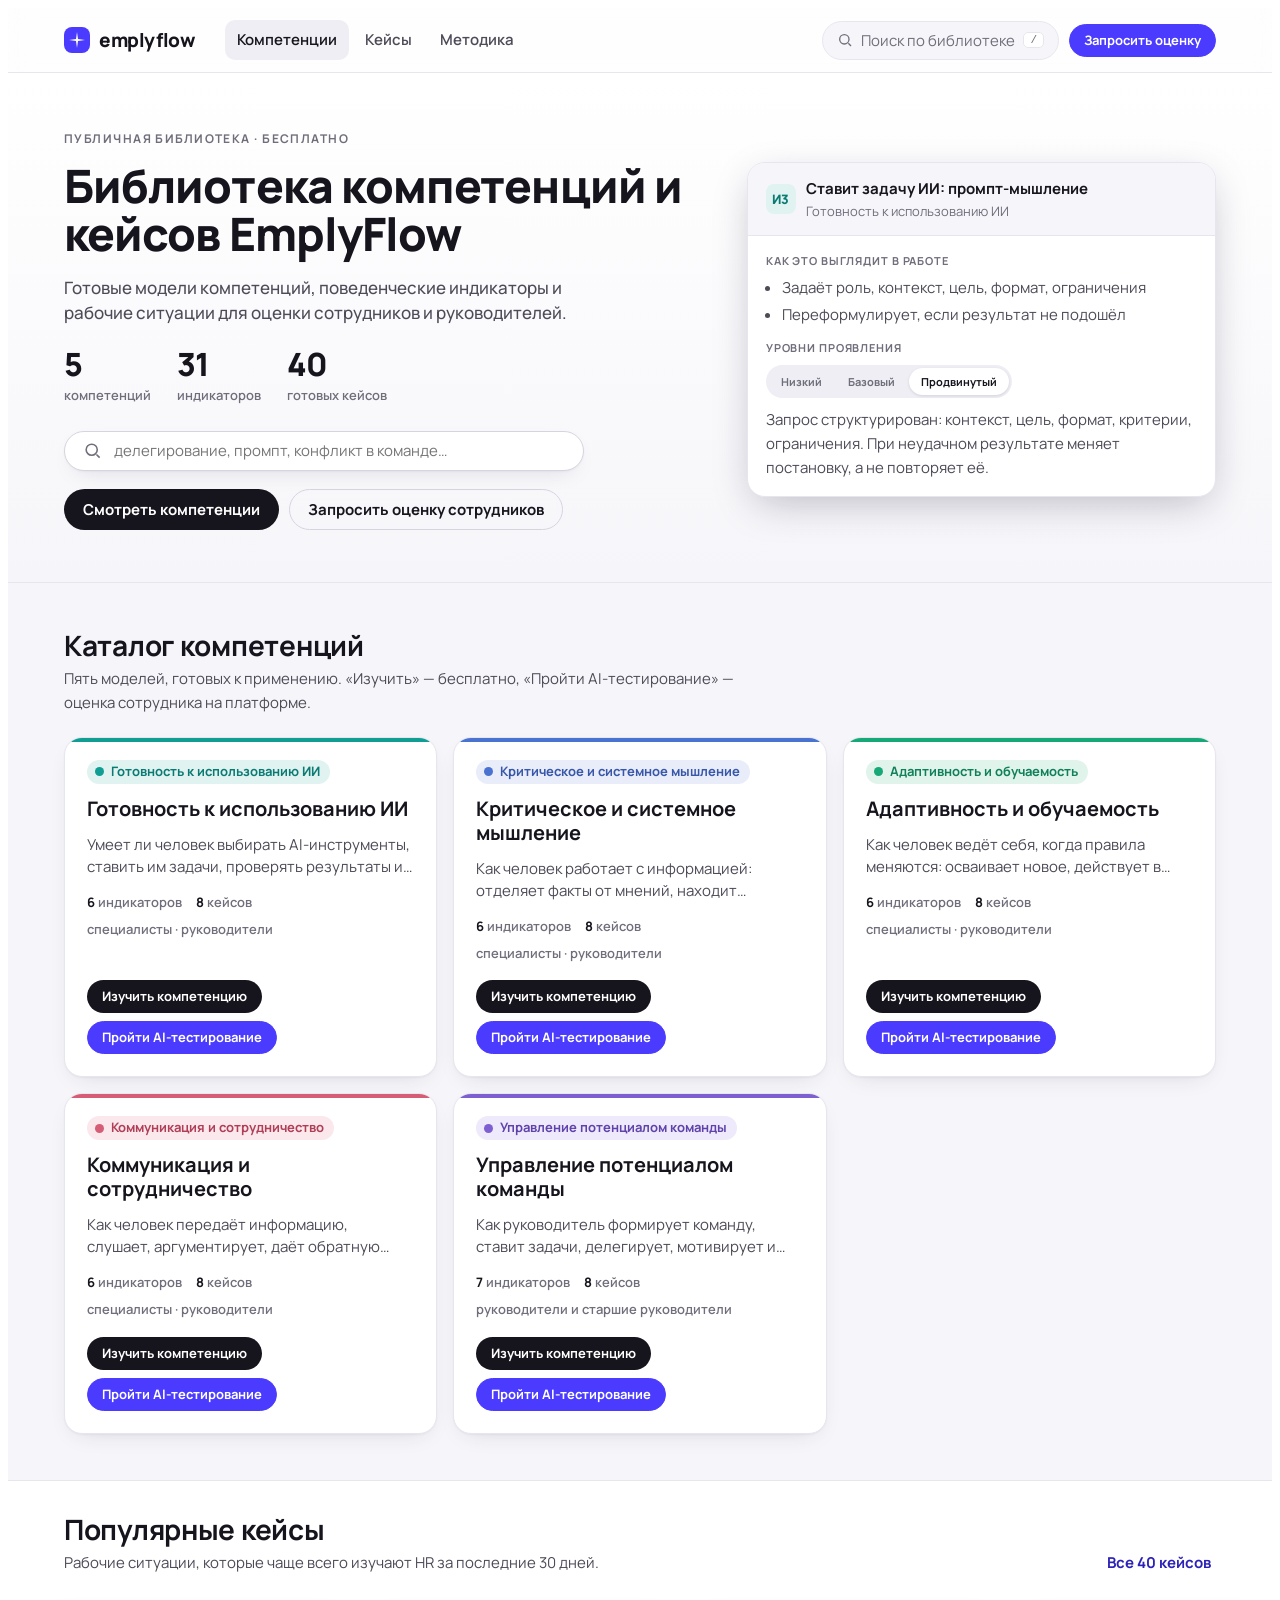
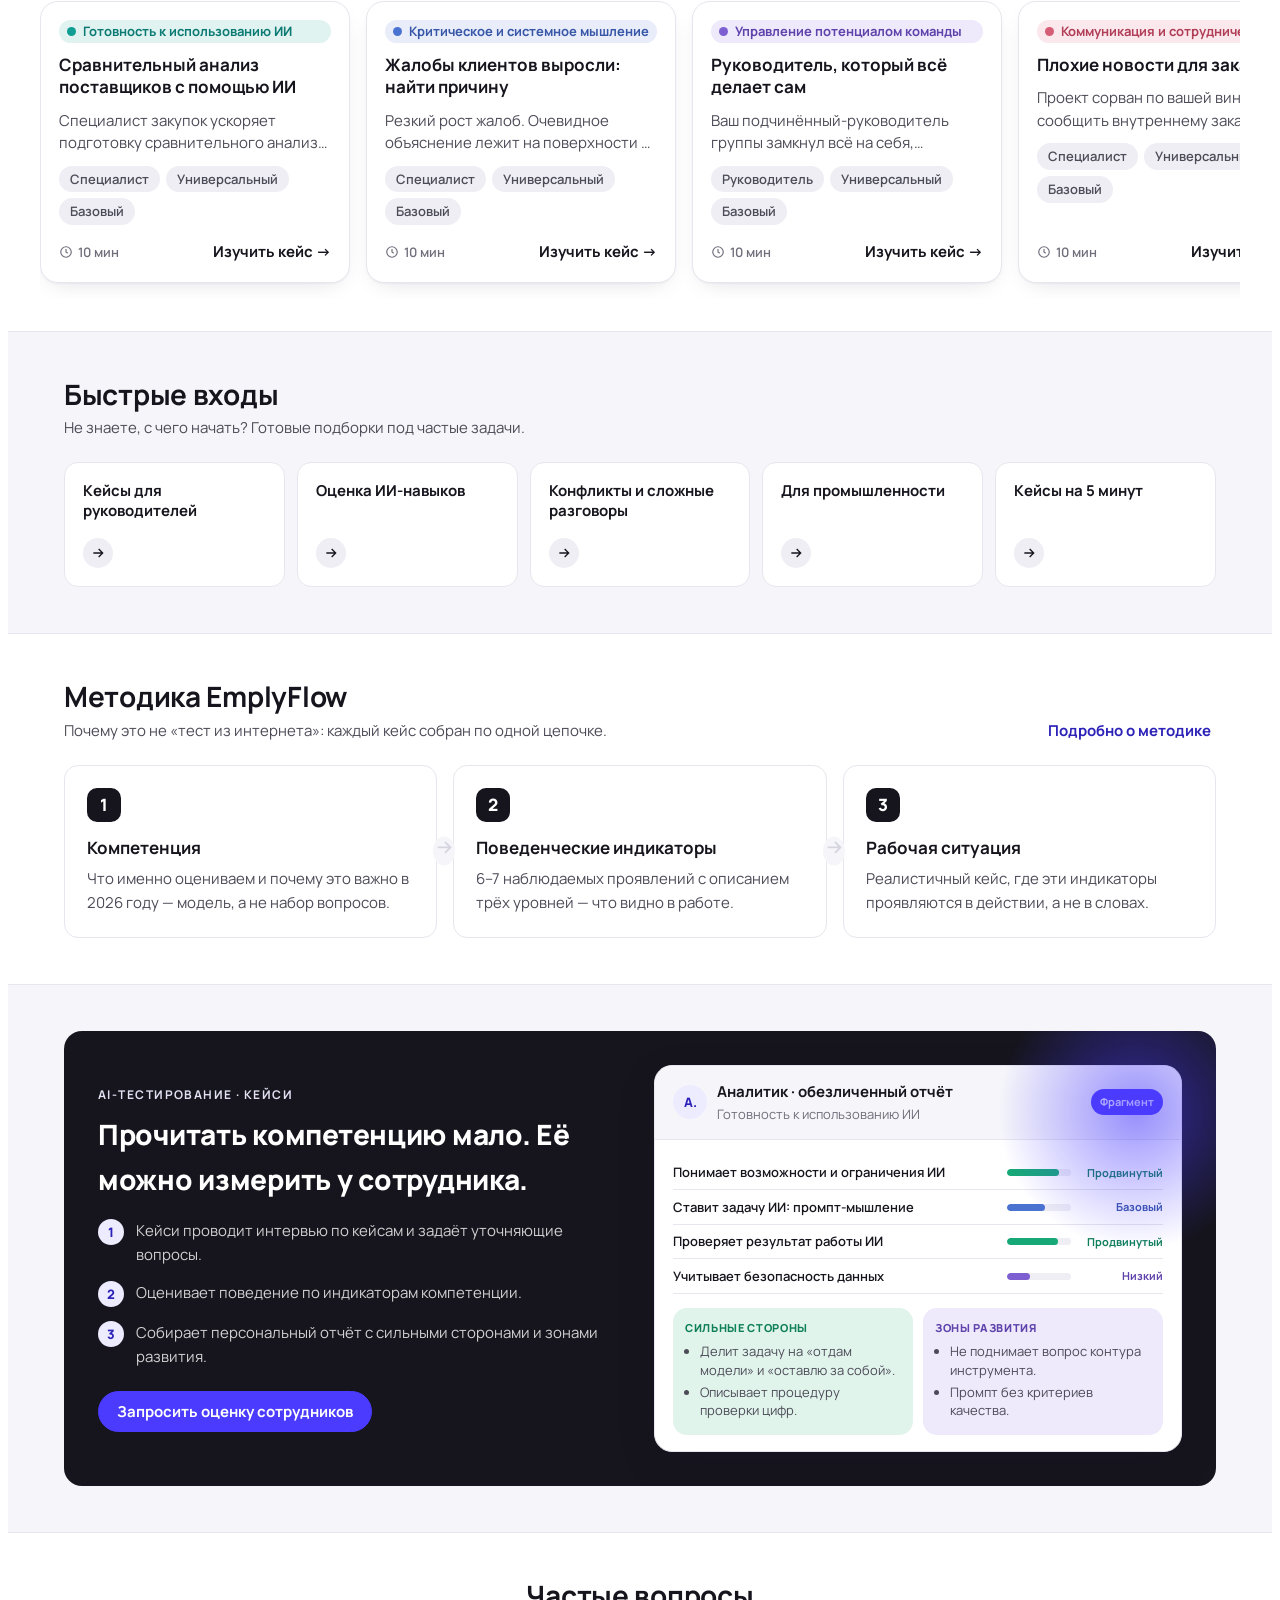
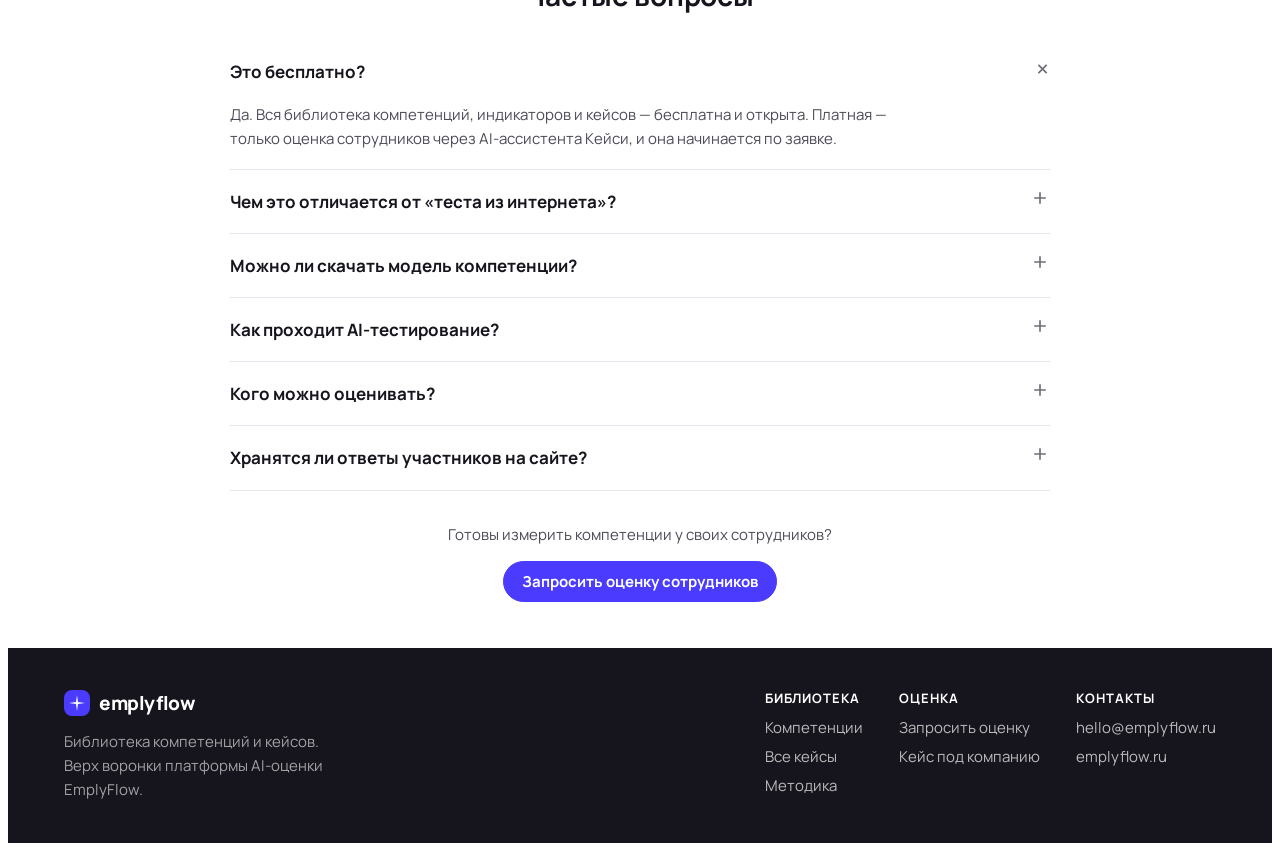
==== EmplyFlow-Competency-Hub.html @ ae74a61e "Initial commit: EmplyFlow Competency Hub static site" ====
<!DOCTYPE html>
<!-- ============================================================================
  EmplyFlow Competency Hub — SPA (hash-routing, vanilla HTML/CSS/JS)
  ----------------------------------------------------------------------------
  КАК ВСТАВИТЬ В TILDA (финальная версия — один файл):
    Блок «HTML-код» (T123), на всю ширину контейнера. Весь код (CSS+JS+данные)
    будет встроен в один файл — без внешних зависимостей, кроме шрифта Manrope
    (Google Fonts). Роутинг — через hash (#/…), сервер настраивать не нужно.
  ГДЕ ПРАВИТЬ КОНТЕНТ: объект window.HUB_DATA (в финале — в <script> в начале).
  SEO / вынос на отдельные страницы Tilda: см. комментарии [SEO] и [REUSE] ниже.
  ============================================================================ -->
<html lang="ru">
<head>
<meta charset="utf-8">
<meta name="viewport" content="width=device-width, initial-scale=1">
<title>Библиотека компетенций и кейсов EmplyFlow</title>
<meta name="description" content="Готовые модели компетенций, поведенческие индикаторы и рабочие ситуации для оценки сотрудников и руководителей.">
<link rel="preconnect" href="https://fonts.googleapis.com">
<link rel="preconnect" href="https://fonts.gstatic.com" crossorigin>
<link href="https://fonts.googleapis.com/css2?family=Manrope:wght@400;500;600;700;800&display=swap" rel="stylesheet">
<style>
/* ======================= TOKENS (see design-system.html §02) ======================= */
#efhub{
  --bg:#ffffff; --surface:#f6f6fa; --surface-2:#eeeef4;
  --ink:#16151d; --ink-2:#4c4b57; --ink-3:#6f6e7b; --line:#e6e6ee; --line-strong:#d5d5e0;
  --accent:#4a3bff; --accent-deep:#3a2cf0; --accent-tint:#edecff; --accent-ink:#2c22b8;
  --neutral-btn-bg:#16151d; --neutral-btn-ink:#ffffff;
  --k-ai:#0f9d94;--k-ai-tint:#e0f3f1;--k-ai-ink:#0b7a73;
  --k-crit:#4a72d0;--k-crit-tint:#e8edf9;--k-crit-ink:#3857a8;
  --k-adapt:#17a877;--k-adapt-tint:#e1f4ec;--k-adapt-ink:#10805a;
  --k-comm:#d55d76;--k-comm-tint:#fbe8ec;--k-comm-ink:#b03e57;
  --k-team:#7d5fd1;--k-team-tint:#eee9fb;--k-team-ink:#5f43ab;
  --f-hero:clamp(30px,5vw,46px);--f-h1:clamp(28px,4vw,40px);--f-h2:clamp(22px,2.4vw,28px);
  --f-h3:20px;--f-h4:17px;--f-body:17px;--f-sm:15px;--f-cap:13px;--f-eye:12px;
  --r-sm:10px;--r-md:14px;--r-lg:18px;--r-pill:999px;
  --measure:680px;
  --shadow-card:0 1px 2px rgba(20,18,45,.04),0 8px 24px -12px rgba(20,18,45,.18);
  --shadow-pop:0 12px 40px -8px rgba(20,18,45,.28);
  --ease:cubic-bezier(.2,.7,.2,1);
}
/* ======================= RESET (scoped) ======================= */
#efhub *{box-sizing:border-box}
#efhub{font-family:'Manrope',system-ui,-apple-system,'Segoe UI',Roboto,sans-serif;font-size:var(--f-body);
  line-height:1.6;color:var(--ink);background:var(--surface);-webkit-font-smoothing:antialiased}
#efhub h1,#efhub h2,#efhub h3,#efhub h4,#efhub h5,#efhub p{margin:0}
#efhub a{color:var(--accent-ink);text-decoration:none;cursor:pointer}
#efhub a:hover{color:var(--accent-deep)}
#efhub img{max-width:100%;display:block}
#efhub button{font-family:inherit}
#efhub :focus-visible{outline:2.5px solid var(--accent);outline-offset:2px;border-radius:6px}
#efhub ::selection{background:var(--accent-tint)}

/* ======================= TYPE ======================= */
#efhub .h-hero{font-size:var(--f-hero);font-weight:800;line-height:1.05;letter-spacing:-.02em}
#efhub .h1{font-size:var(--f-h1);font-weight:800;line-height:1.1;letter-spacing:-.02em}
#efhub .h2{font-size:var(--f-h2);font-weight:700;line-height:1.15;letter-spacing:-.01em}
#efhub .h3{font-size:var(--f-h3);font-weight:700;line-height:1.25}
#efhub .h4{font-size:var(--f-h4);font-weight:700;line-height:1.3}
#efhub .sm{font-size:var(--f-sm)} #efhub .cap{font-size:var(--f-cap);color:var(--ink-3)}
#efhub .eyebrow{font-size:var(--f-eye);font-weight:700;letter-spacing:.12em;text-transform:uppercase;color:var(--ink-3)}
#efhub .muted{color:var(--ink-2)} #efhub .measure{max-width:var(--measure)}

/* ======================= BUTTONS (visual code) ======================= */
#efhub .btn{display:inline-flex;align-items:center;justify-content:center;gap:8px;font-weight:700;
  font-size:var(--f-sm);line-height:1;padding:12px 18px;border-radius:var(--r-pill);border:1.5px solid transparent;
  cursor:pointer;white-space:nowrap;transition:all .15s var(--ease)}
#efhub .btn:active{transform:scale(.98)}
#efhub .btn svg{width:17px;height:17px;flex:none}
#efhub .btn--accent{background:var(--accent);color:#fff;border-color:var(--accent)}
#efhub .btn--accent:hover{background:var(--accent-deep);border-color:var(--accent-deep);color:#fff}
#efhub .btn--neutral{background:var(--neutral-btn-bg);color:#fff}
#efhub .btn--neutral:hover{background:#000;color:#fff}
#efhub .btn--ghost{background:transparent;color:var(--ink);border-color:var(--line-strong)}
#efhub .btn--ghost:hover{background:var(--surface-2);color:var(--ink)}
#efhub .btn--sm{padding:9px 14px;font-size:var(--f-cap)}
#efhub .btn--block{width:100%}

/* ======================= LABELS / CHIPS ======================= */
#efhub .klabel{display:inline-flex;align-items:center;gap:7px;font-size:var(--f-cap);font-weight:700;
  padding:4px 10px 4px 8px;border-radius:var(--r-pill);line-height:1.2;white-space:nowrap}
#efhub .kdot{width:9px;height:9px;border-radius:50%;flex:none}
#efhub .k-ai{background:var(--k-ai-tint);color:var(--k-ai-ink)} #efhub .k-ai .kdot{background:var(--k-ai)}
#efhub .k-crit{background:var(--k-crit-tint);color:var(--k-crit-ink)} #efhub .k-crit .kdot{background:var(--k-crit)}
#efhub .k-adapt{background:var(--k-adapt-tint);color:var(--k-adapt-ink)} #efhub .k-adapt .kdot{background:var(--k-adapt)}
#efhub .k-comm{background:var(--k-comm-tint);color:var(--k-comm-ink)} #efhub .k-comm .kdot{background:var(--k-comm)}
#efhub .k-team{background:var(--k-team-tint);color:var(--k-team-ink)} #efhub .k-team .kdot{background:var(--k-team)}
#efhub .chip{display:inline-flex;align-items:center;gap:6px;font-size:var(--f-cap);font-weight:600;
  padding:5px 11px;border-radius:var(--r-pill);background:var(--surface-2);color:var(--ink-2);line-height:1.3}
#efhub .chip svg{width:14px;height:14px}

/* ======================= CARDS ======================= */
#efhub .card{background:var(--bg);border:1px solid var(--line);border-radius:var(--r-lg);box-shadow:var(--shadow-card)}
#efhub .comp-card{position:relative;display:flex;flex-direction:column;gap:13px;padding:22px;overflow:hidden;
  transition:transform .18s var(--ease),box-shadow .18s var(--ease);cursor:pointer}
#efhub .comp-card:hover{transform:translateY(-2px);box-shadow:var(--shadow-pop)}
#efhub .comp-card .accent-edge{position:absolute;top:0;left:0;right:0;height:4px}
#efhub .comp-card h3{font-size:var(--f-h3);font-weight:700;line-height:1.2}
#efhub .comp-card .desc{color:var(--ink-2);font-size:var(--f-sm);line-height:1.5;
  display:-webkit-box;-webkit-line-clamp:2;-webkit-box-orient:vertical;overflow:hidden}
#efhub .comp-card .meta{display:flex;flex-wrap:wrap;gap:6px 14px;font-size:var(--f-cap);color:var(--ink-3);font-weight:600}
#efhub .comp-card .meta b{color:var(--ink);font-weight:700}
#efhub .comp-card .actions{display:flex;gap:8px;margin-top:auto;padding-top:4px;flex-wrap:wrap}
#efhub .case-card{display:flex;flex-direction:column;gap:11px;padding:18px;transition:transform .18s var(--ease),box-shadow .18s var(--ease);cursor:pointer}
#efhub .case-card:hover{transform:translateY(-2px);box-shadow:var(--shadow-pop)}
#efhub .case-card h4{font-size:var(--f-h4);font-weight:700;line-height:1.3;
  display:-webkit-box;-webkit-line-clamp:2;-webkit-box-orient:vertical;overflow:hidden}
#efhub .case-card .cdesc{color:var(--ink-2);font-size:var(--f-sm);line-height:1.5;
  display:-webkit-box;-webkit-line-clamp:2;-webkit-box-orient:vertical;overflow:hidden}
#efhub .case-card .chips{display:flex;flex-wrap:wrap;gap:6px}
#efhub .case-card .cfoot{display:flex;align-items:center;justify-content:space-between;gap:10px;margin-top:auto;padding-top:4px}
#efhub .case-card .time{display:inline-flex;align-items:center;gap:5px;font-size:var(--f-cap);color:var(--ink-3);font-weight:600}
#efhub .case-card .time svg{width:14px;height:14px}
#efhub .case-card .learn{font-size:var(--f-sm);font-weight:700;color:var(--ink);display:inline-flex;align-items:center;gap:5px}
#efhub .case-card:hover .learn{color:#000}

/* ======================= APP SHELL ======================= */
#efhub .wrap{max-width:1200px;margin:0 auto;padding:0 24px}
#efhub .nav{position:sticky;top:0;z-index:30;background:rgba(255,255,255,.82);backdrop-filter:blur(12px);border-bottom:1px solid var(--line)}
#efhub .nav__in{max-width:1200px;margin:0 auto;padding:12px 24px;display:flex;align-items:center;gap:22px}
#efhub .brand{display:flex;align-items:center;gap:9px;font-weight:800;font-size:19px;letter-spacing:-.02em;color:var(--ink)}
#efhub .brand:hover{color:var(--ink)}
#efhub .brand .mk{width:26px;height:26px;border-radius:8px;background:var(--accent);display:grid;place-items:center;color:#fff}
#efhub .brand .mk svg{width:16px;height:16px}
#efhub .nav__links{display:flex;gap:4px;margin-left:8px}
#efhub .nav__links a{color:var(--ink-2);font-weight:600;font-size:var(--f-sm);padding:8px 12px;border-radius:var(--r-sm)}
#efhub .nav__links a:hover{background:var(--surface-2);color:var(--ink)}
#efhub .nav__links a.on{color:var(--ink);background:var(--surface-2)}
#efhub .nav__right{margin-left:auto;display:flex;align-items:center;gap:10px}
#efhub .nav__search{display:flex;align-items:center;gap:8px;background:var(--surface);border:1px solid var(--line);
  border-radius:var(--r-pill);padding:8px 14px;color:var(--ink-3);font-size:var(--f-sm);cursor:pointer;min-width:230px;white-space:nowrap}
#efhub .nav__search span{overflow:hidden;text-overflow:ellipsis}
#efhub .nav__search:hover{border-color:var(--line-strong)}
#efhub .nav__search svg{width:16px;height:16px}
#efhub .nav__search kbd{margin-left:auto;font-size:11px;background:#fff;border:1px solid var(--line);border-radius:5px;padding:1px 6px;font-family:ui-monospace,Menlo,monospace}
#efhub .nav__burger{display:none}

/* ======================= SECTIONS ======================= */
#efhub .sec{padding:46px 0}
#efhub .sec--tight{padding:32px 0}
#efhub .sec-head{display:flex;align-items:flex-end;justify-content:space-between;gap:16px;margin-bottom:22px;flex-wrap:wrap}
#efhub .sec-head .lead{max-width:var(--measure)}
#efhub .sec-head h2{margin-bottom:6px}
#efhub .sec-head p{color:var(--ink-2);font-size:var(--f-sm)}
#efhub .link-more{font-weight:700;font-size:var(--f-sm);display:inline-flex;align-items:center;gap:5px;white-space:nowrap}

/* ---- HERO ---- */
#efhub .hero{background:linear-gradient(180deg,#fff,var(--surface));border-bottom:1px solid var(--line)}
#efhub .hero__in{display:grid;grid-template-columns:1.15fr .85fr;gap:48px;align-items:center;padding:56px 0 52px}
#efhub .hero h1{margin-bottom:16px}
#efhub .hero .sub{font-size:var(--f-h4);color:var(--ink-2);line-height:1.5;max-width:560px;margin-bottom:22px;font-weight:500}
#efhub .proof{display:flex;gap:26px;margin-bottom:24px;flex-wrap:wrap}
#efhub .proof .p b{display:block;font-size:32px;font-weight:800;line-height:1;letter-spacing:-.02em}
#efhub .proof .p span{font-size:var(--f-cap);color:var(--ink-3);font-weight:600}
#efhub .searchbar{display:flex;align-items:center;gap:10px;background:#fff;border:1.5px solid var(--line-strong);
  border-radius:var(--r-pill);padding:6px 6px 6px 18px;max-width:520px;margin-bottom:18px;box-shadow:var(--shadow-card)}
#efhub .searchbar svg{width:19px;height:19px;color:var(--ink-3);flex:none}
#efhub .searchbar input{flex:1;border:none;outline:none;font:inherit;font-size:var(--f-sm);background:transparent;color:var(--ink);min-width:0}
#efhub .hero__cta{display:flex;gap:10px;flex-wrap:wrap}
/* hero product preview (schematic indicator card — "показываем продукт") */
#efhub .preview{background:#fff;border:1px solid var(--line);border-radius:var(--r-lg);box-shadow:var(--shadow-pop);overflow:hidden}
#efhub .preview__top{padding:14px 18px;border-bottom:1px solid var(--line);display:flex;align-items:center;gap:10px;background:var(--surface)}
#efhub .preview__num{width:30px;height:30px;border-radius:8px;background:var(--k-ai-tint);color:var(--k-ai-ink);display:grid;place-items:center;font-weight:800;font-size:var(--f-cap)}
#efhub .preview__b{padding:16px 18px}
#efhub .preview__b .lab{font-size:11px;font-weight:700;text-transform:uppercase;letter-spacing:.08em;color:var(--ink-3);margin:12px 0 6px}
#efhub .preview__b .lab:first-child{margin-top:0}
#efhub .preview__b ul{margin:0;padding-left:16px;color:var(--ink-2);font-size:var(--f-sm)}
#efhub .preview__b li{margin-bottom:3px}
#efhub .mini-tabs{display:inline-flex;padding:3px;background:var(--surface-2);border-radius:var(--r-pill);gap:2px;margin-top:2px}
#efhub .mini-tabs span{font-size:11px;font-weight:700;padding:5px 12px;border-radius:var(--r-pill);color:var(--ink-3)}
#efhub .mini-tabs span.on{background:#fff;color:var(--ink);box-shadow:0 1px 3px rgba(20,18,45,.12)}
#efhub .preview__tag{position:absolute;font-size:11px}

/* ---- competency grid ---- */
#efhub .comp-grid{display:grid;grid-template-columns:repeat(3,1fr);gap:16px}

/* ---- popular strip ---- */
#efhub .hstrip{display:flex;gap:16px;overflow-x:auto;padding:4px 24px 16px;margin:0 -24px;scroll-snap-type:x mandatory}
#efhub .hstrip::-webkit-scrollbar{height:8px}
#efhub .hstrip::-webkit-scrollbar-thumb{background:var(--line-strong);border-radius:8px}
#efhub .hstrip .case-card{min-width:310px;max-width:310px;scroll-snap-align:start}

/* ---- подборки ---- */
#efhub .tiles{display:grid;grid-template-columns:repeat(5,1fr);gap:12px}
#efhub .tile{display:flex;flex-direction:column;justify-content:space-between;gap:18px;min-height:120px;
  padding:18px;border-radius:var(--r-md);background:#fff;border:1px solid var(--line);transition:all .16s var(--ease);color:var(--ink)}
#efhub .tile:hover{transform:translateY(-2px);box-shadow:var(--shadow-pop);color:var(--ink);border-color:var(--line-strong)}
#efhub .tile .tt{font-weight:700;font-size:var(--f-sm);line-height:1.3}
#efhub .tile .ar{width:30px;height:30px;border-radius:50%;background:var(--surface-2);display:grid;place-items:center;color:var(--ink);align-self:flex-start}
#efhub .tile .ar svg{width:16px;height:16px}

/* ---- методика ---- */
#efhub .method{display:grid;grid-template-columns:repeat(3,1fr);gap:16px;counter-reset:m}
#efhub .mstep{position:relative;padding:22px;background:#fff;border:1px solid var(--line);border-radius:var(--r-md)}
#efhub .mstep .mn{width:34px;height:34px;border-radius:10px;background:var(--ink);color:#fff;display:grid;place-items:center;font-weight:800;margin-bottom:12px}
#efhub .mstep h4{margin-bottom:6px}
#efhub .mstep p{font-size:var(--f-sm);color:var(--ink-2)}
#efhub .mstep .arrow{position:absolute;right:-19px;top:50%;transform:translateY(-50%);z-index:2;color:var(--line-strong);background:var(--surface);border-radius:50%}
#efhub .mstep .arrow svg{width:22px;height:22px}

/* ---- CTA + report (from design-system) ---- */
#efhub .cta{position:relative;background:var(--ink);color:#fff;border-radius:var(--r-lg);padding:34px;overflow:hidden}
#efhub .cta .eyebrow{color:var(--accent-tint);opacity:.95}
#efhub .cta h3{color:#fff;font-size:var(--f-h2);font-weight:800;letter-spacing:-.01em;margin:8px 0 10px;max-width:560px}
#efhub .cta p{color:rgba(255,255,255,.72);max-width:560px;font-size:var(--f-sm)}
#efhub .cta .cta__actions{display:flex;flex-wrap:wrap;gap:10px;margin-top:20px}
#efhub .cta__glow{position:absolute;right:-60px;top:-60px;width:280px;height:280px;border-radius:50%;background:radial-gradient(circle,rgba(74,59,255,.55),transparent 70%);pointer-events:none}
#efhub .ai-2col{display:grid;grid-template-columns:1fr 1fr;gap:28px;align-items:center}
#efhub .ai-steps{display:flex;flex-direction:column;gap:14px;margin:18px 0 22px}
#efhub .ai-steps .st{display:flex;gap:12px;align-items:flex-start}
#efhub .ai-steps .st .d{width:26px;height:26px;border-radius:50%;background:var(--accent-tint);color:var(--accent-ink);display:grid;place-items:center;font-weight:800;font-size:var(--f-cap);flex:none}
#efhub .ai-steps .st p{font-size:var(--f-sm);color:var(--ink-2)}
#efhub .report{background:var(--bg);border:1px solid var(--line);border-radius:var(--r-lg);overflow:hidden;box-shadow:var(--shadow-pop);color:var(--ink)}
#efhub .report__bar{display:flex;align-items:center;justify-content:space-between;gap:10px;padding:14px 18px;background:var(--surface);border-bottom:1px solid var(--line)}
#efhub .report__who{display:flex;align-items:center;gap:10px}
#efhub .report__ava{width:34px;height:34px;border-radius:50%;background:var(--accent-tint);color:var(--accent-ink);display:grid;place-items:center;font-weight:800;font-size:var(--f-cap)}
#efhub .report__badge{font-size:11px;font-weight:700;padding:4px 9px;border-radius:var(--r-pill);background:var(--accent);color:#fff}
#efhub .report__body{padding:16px 18px}
#efhub .rrow{display:grid;grid-template-columns:minmax(0,1fr) 64px 82px;gap:10px;align-items:center;padding:8px 0;border-bottom:1px solid var(--line)}
#efhub .rrow .rname{font-size:var(--f-cap);font-weight:600;line-height:1.3;color:var(--ink)}
#efhub .rbar{height:7px;border-radius:var(--r-pill);background:var(--surface-2);overflow:hidden}
#efhub .rbar span{display:block;height:100%;border-radius:var(--r-pill)}
#efhub .rlvl{font-size:11px;font-weight:700;text-align:right}
#efhub .rcols{display:grid;grid-template-columns:1fr 1fr;gap:10px;margin-top:14px}
#efhub .rcol{padding:12px;border-radius:var(--r-md);font-size:var(--f-cap);line-height:1.45}
#efhub .rcol.strong{background:var(--k-adapt-tint)} #efhub .rcol.grow{background:var(--k-team-tint)}
#efhub .rcol h5{margin:0 0 6px;font-size:11px;font-weight:800;text-transform:uppercase;letter-spacing:.06em}
#efhub .rcol.strong h5{color:var(--k-adapt-ink)} #efhub .rcol.grow h5{color:var(--k-team-ink)}
#efhub .rcol ul{margin:0;padding-left:15px;color:var(--ink-2)} #efhub .rcol li{margin-bottom:3px}

/* ---- FAQ ---- */
#efhub .faq{max-width:820px;margin:0 auto}
#efhub .qa{border-bottom:1px solid var(--line)}
#efhub .qa button{width:100%;display:flex;align-items:center;justify-content:space-between;gap:16px;text-align:left;
  padding:18px 0;background:none;border:none;cursor:pointer;font:inherit;font-size:var(--f-h4);font-weight:700;color:var(--ink)}
#efhub .qa .qi{flex:none;color:var(--ink-3);transition:transform .2s var(--ease)}
#efhub .qa[data-open="true"] .qi{transform:rotate(45deg)}
#efhub .qa .ans{display:none;padding:0 0 18px;color:var(--ink-2);font-size:var(--f-sm);max-width:var(--measure)}
#efhub .qa[data-open="true"] .ans{display:block}

/* ---- footer ---- */
#efhub .foot{background:var(--ink);color:rgba(255,255,255,.7);padding:40px 0}
#efhub .foot__in{display:flex;justify-content:space-between;gap:24px;flex-wrap:wrap;align-items:flex-start}
#efhub .foot .brand{color:#fff}
#efhub .foot a{color:rgba(255,255,255,.7)} #efhub .foot a:hover{color:#fff}
#efhub .foot__nav{display:flex;gap:36px;flex-wrap:wrap;font-size:var(--f-sm)}
#efhub .foot__nav b{display:block;color:#fff;margin-bottom:8px;font-size:var(--f-cap);text-transform:uppercase;letter-spacing:.08em}
#efhub .foot__nav a{display:block;margin-bottom:5px}

/* ---- search overlay ---- */
#efhub .ov{position:fixed;inset:0;z-index:60;display:none;background:rgba(20,18,45,.5);backdrop-filter:blur(4px);padding:80px 20px 20px}
#efhub .ov.on{display:block}
#efhub .ov__box{max-width:640px;margin:0 auto;background:#fff;border-radius:var(--r-lg);box-shadow:var(--shadow-pop);overflow:hidden;max-height:78vh;display:flex;flex-direction:column}
#efhub .ov__in{display:flex;align-items:center;gap:12px;padding:16px 20px;border-bottom:1px solid var(--line)}
#efhub .ov__in svg{width:20px;height:20px;color:var(--ink-3)}
#efhub .ov__in input{flex:1;border:none;outline:none;font:inherit;font-size:var(--f-h4);background:transparent}
#efhub .ov__in .esc{font-size:11px;background:var(--surface-2);border-radius:5px;padding:3px 7px;color:var(--ink-3);font-family:ui-monospace,Menlo,monospace}
#efhub .ov__res{overflow-y:auto;padding:8px}
#efhub .ov__grp{font-size:11px;font-weight:800;text-transform:uppercase;letter-spacing:.08em;color:var(--ink-3);padding:12px 12px 6px}
#efhub .ov__item{display:flex;align-items:center;gap:12px;padding:10px 12px;border-radius:var(--r-sm);cursor:pointer}
#efhub .ov__item:hover,#efhub .ov__item.sel{background:var(--surface)}
#efhub .ov__item .oi-t{font-weight:600;font-size:var(--f-sm)}
#efhub .ov__item .oi-s{font-size:var(--f-cap);color:var(--ink-3);display:-webkit-box;-webkit-line-clamp:1;-webkit-box-orient:vertical;overflow:hidden}
#efhub .ov__empty{padding:26px 20px;text-align:center}
#efhub .ov__empty p{color:var(--ink-2);font-size:var(--f-sm);margin-bottom:14px;max-width:420px;margin-inline:auto}

/* ---- sticky mobile CTA ---- */
#efhub .smcta{position:fixed;left:0;right:0;bottom:0;z-index:25;padding:12px 16px calc(12px + env(safe-area-inset-bottom));
  background:rgba(255,255,255,.94);backdrop-filter:blur(10px);border-top:1px solid var(--line);
  transform:translateY(120%);transition:transform .28s var(--ease);display:none}
#efhub .smcta.on{transform:translateY(0)}

/* ---- generic placeholder (routes built in later steps) ---- */
#efhub .ph{max-width:640px;margin:60px auto;text-align:center;padding:40px;background:#fff;border:1px dashed var(--line-strong);border-radius:var(--r-lg)}
#efhub .ph .badge{display:inline-block;font-size:var(--f-cap);font-weight:700;color:var(--accent-ink);background:var(--accent-tint);padding:4px 12px;border-radius:var(--r-pill);margin-bottom:14px}

/* ======================= COMPETENCY PAGE ======================= */
#efhub .crumbs{display:flex;flex-wrap:wrap;align-items:center;gap:7px;font-size:var(--f-cap);color:var(--ink-3);margin-bottom:16px}
#efhub .crumbs a{color:var(--ink-3);font-weight:600} #efhub .crumbs a:hover{color:var(--ink)}
#efhub .crumbs .sep{opacity:.5}
#efhub .chead{border-bottom:1px solid var(--line);background:linear-gradient(180deg,#fff,var(--surface))}
#efhub .chead__in{padding:28px 0 30px}
#efhub .chead h1{margin:12px 0 10px}
#efhub .chead .sub{font-size:var(--f-h4);color:var(--ink-2);max-width:720px;margin-bottom:16px;font-weight:500;line-height:1.5}
#efhub .cmetrics{display:flex;flex-wrap:wrap;gap:8px 18px;font-size:var(--f-sm);color:var(--ink-3);font-weight:600;margin-bottom:20px}
#efhub .cmetrics b{color:var(--ink)}
#efhub .chead__cta{display:flex;gap:10px;flex-wrap:wrap}
#efhub .clayout{display:grid;grid-template-columns:1fr 264px;gap:40px;align-items:start;padding:36px 0}
#efhub .cmain{min-width:0;max-width:760px}
#efhub .cblock{margin-bottom:36px;scroll-margin-top:76px}
#efhub .cblock>h2{margin-bottom:14px}
#efhub .cblock .measure p+p{margin-top:12px}
#efhub .cblock .measure{color:var(--ink-2)}
#efhub .whylist{list-style:none;margin:0;padding:0;display:flex;flex-direction:column;gap:12px}
#efhub .whylist li{display:flex;gap:12px;padding:14px 16px;background:#fff;border:1px solid var(--line);border-radius:var(--r-md);font-size:var(--f-sm);color:var(--ink-2)}
#efhub .whylist li .bullet{flex:none;width:8px;height:8px;border-radius:50%;background:var(--accent);margin-top:8px}
#efhub .applies{display:flex;flex-wrap:wrap;gap:8px}
#efhub .applies .chip{background:var(--surface-2);color:var(--ink-2);font-weight:600;padding:7px 13px;font-size:var(--f-sm)}

/* accordion */
#efhub .acc{border:1px solid var(--line);border-radius:var(--r-md);overflow:hidden;background:var(--bg)}
#efhub .acc+.acc{margin-top:10px}
#efhub .acc__head{display:flex;align-items:center;gap:14px;width:100%;text-align:left;padding:15px 18px;background:transparent;border:none;cursor:pointer;color:var(--ink);font:inherit}
#efhub .acc__head:hover{background:var(--surface)}
#efhub .acc__num{width:30px;height:30px;border-radius:8px;background:var(--surface-2);display:grid;place-items:center;font-size:var(--f-cap);font-weight:800;color:var(--ink-2);flex:none}
#efhub .acc__t{flex:1;min-width:0}
#efhub .acc__t .tt{font-size:var(--f-h4);font-weight:700;line-height:1.3}
#efhub .acc__t .ts{font-size:var(--f-sm);color:var(--ink-3);line-height:1.4;display:-webkit-box;-webkit-line-clamp:1;-webkit-box-orient:vertical;overflow:hidden}
#efhub .acc__chev{flex:none;color:var(--ink-3);transition:transform .2s var(--ease)}
#efhub .acc[data-open="true"] .acc__chev{transform:rotate(180deg)}
#efhub .acc__body{display:none;padding:2px 18px 20px 62px}
#efhub .acc[data-open="true"] .acc__body{display:block}
#efhub .acc__body>p{color:var(--ink-2);margin-bottom:12px}
#efhub .acc__body .lab{font-size:var(--f-cap);font-weight:700;text-transform:uppercase;letter-spacing:.08em;color:var(--ink-3);margin:16px 0 7px}
#efhub .acc__body ul{margin:0;padding-left:18px;color:var(--ink-2)}
#efhub .acc__body li{margin-bottom:4px}
#efhub .ltabs{display:inline-flex;padding:3px;background:var(--surface-2);border-radius:var(--r-pill);gap:2px;margin-top:4px}
#efhub .ltab{font:inherit;font-size:var(--f-cap);font-weight:700;padding:7px 15px;border-radius:var(--r-pill);border:none;background:transparent;color:var(--ink-3);cursor:pointer;transition:all .15s}
#efhub .ltab[aria-selected="true"]{background:#fff;color:var(--ink);box-shadow:0 1px 3px rgba(20,18,45,.12)}
#efhub .lpanel{margin-top:12px;padding:14px 16px;background:var(--surface);border-radius:var(--r-md);border-left:3px solid var(--line-strong);color:var(--ink-2);font-size:var(--f-sm);line-height:1.55}
#efhub .lpanel[data-lvl="low"]{border-left-color:#c9c9d4}
#efhub .lpanel[data-lvl="base"]{border-left-color:var(--k-crit)}
#efhub .lpanel[data-lvl="adv"]{border-left-color:var(--k-adapt)}

/* level summary table */
#efhub .ltable{border:1px solid var(--line);border-radius:var(--r-md);overflow:hidden;background:#fff}
#efhub .ltrow{display:grid;grid-template-columns:1.1fr 1fr 1fr 1fr;border-bottom:1px solid var(--line)}
#efhub .ltrow:last-child{border-bottom:none}
#efhub .ltrow.head{background:var(--surface)}
#efhub .ltrow.head .lt-c{font-size:var(--f-cap);font-weight:800;text-transform:uppercase;letter-spacing:.05em;color:var(--ink-3)}
#efhub .lt-c{padding:12px 14px;font-size:var(--f-cap);line-height:1.45;color:var(--ink-2);border-left:1px solid var(--line)}
#efhub .lt-c:first-child{border-left:none}
#efhub .lt-c.ind{font-weight:700;color:var(--ink);font-size:var(--f-sm);background:var(--surface)}
#efhub .lt-c .m{display:none}
#efhub .ltnote{font-size:var(--f-cap);color:var(--ink-3);margin-top:10px}

/* local case filter on competency page */
#efhub .cfilter{display:flex;flex-wrap:wrap;gap:16px 22px;padding:16px 18px;background:var(--surface);border:1px solid var(--line);border-radius:var(--r-md);margin-bottom:18px}
#efhub .cfilter .grp{display:flex;flex-direction:column;gap:7px}
#efhub .cfilter .grp>span{font-size:11px;font-weight:800;text-transform:uppercase;letter-spacing:.06em;color:var(--ink-3)}
#efhub .cfilter .opts{display:flex;flex-wrap:wrap;gap:6px}
#efhub .pill{font:inherit;font-size:var(--f-cap);font-weight:600;padding:6px 12px;border-radius:var(--r-pill);border:1.5px solid var(--line-strong);background:#fff;color:var(--ink-2);cursor:pointer;transition:all .12s}
#efhub .pill:hover{border-color:var(--ink-3)}
#efhub .pill[aria-pressed="true"]{border-color:var(--accent);background:var(--accent-tint);color:var(--accent-ink)}
#efhub .ccase-grid{display:grid;grid-template-columns:repeat(2,1fr);gap:14px}
#efhub .ccase-empty{padding:26px;text-align:center;border:1px dashed var(--line-strong);border-radius:var(--r-md);color:var(--ink-2);font-size:var(--f-sm)}

/* inline commercial */
#efhub .cta-inline{display:flex;align-items:center;justify-content:space-between;gap:20px;flex-wrap:wrap;background:var(--accent-tint);border:1px solid #d9d6ff;border-radius:var(--r-md);padding:20px 24px}
#efhub .cta-inline .txt{font-weight:700;color:var(--accent-ink)}
#efhub .cta-inline .txt span{display:block;font-weight:500;color:var(--ink-2);font-size:var(--f-sm)}

/* sticky TOC */
#efhub .toc{position:sticky;top:76px}
#efhub .toc__card{background:#fff;border:1px solid var(--line);border-radius:var(--r-md);padding:16px;box-shadow:var(--shadow-card)}
#efhub .toc__card .eyebrow{margin-bottom:10px}
#efhub .toc__card a{display:block;font-size:var(--f-sm);color:var(--ink-2);font-weight:600;padding:6px 0;border-radius:6px}
#efhub .toc__card a:hover{color:var(--ink)}
#efhub .toc__card a.on{color:var(--accent-ink)}
#efhub .toc__card .btn{margin-top:14px}
#efhub .related-grid{display:grid;grid-template-columns:repeat(2,1fr);gap:14px}
#efhub .rel-card{display:flex;flex-direction:column;gap:8px;padding:18px;cursor:pointer}
#efhub .rel-card:hover{transform:translateY(-2px);box-shadow:var(--shadow-pop)}
#efhub .rel-card .rc-go{margin-top:auto;font-size:var(--f-sm);font-weight:700;color:var(--ink);display:inline-flex;align-items:center;gap:5px}

@media(max-width:960px){
  #efhub .clayout{grid-template-columns:1fr;gap:0}
  #efhub .toc{display:none}
  #efhub .cmain{max-width:none}
  #efhub .ccase-grid,#efhub .related-grid{grid-template-columns:repeat(2,1fr)}
}
@media(max-width:680px){
  #efhub .ccase-grid,#efhub .related-grid{grid-template-columns:1fr}
  #efhub .ltrow.head{display:none}
  #efhub .ltrow{grid-template-columns:1fr;border:1px solid var(--line);border-radius:var(--r-md);margin-bottom:12px}
  #efhub .lt-c{border-left:none;border-top:1px solid var(--line)}
  #efhub .lt-c:first-child{border-top:none}
  #efhub .lt-c.ind{border-radius:var(--r-md) var(--r-md) 0 0}
  #efhub .lt-c .m{display:inline-block;font-weight:800;font-size:11px;text-transform:uppercase;letter-spacing:.05em;margin-right:6px}
  #efhub .lt-c.lv-low .m{color:var(--ink-3)} #efhub .lt-c.lv-base .m{color:var(--k-crit-ink)} #efhub .lt-c.lv-adv .m{color:var(--k-adapt-ink)}
}

/* ======================= CASES CATALOG ======================= */
#efhub .cat__head{border-bottom:1px solid var(--line);background:linear-gradient(180deg,#fff,var(--surface));padding:28px 0 26px}
#efhub .cat__head h1{margin:10px 0 8px}
#efhub .cat__head p{color:var(--ink-2);font-size:var(--f-h4);max-width:640px;font-weight:500}
#efhub .cat{display:grid;grid-template-columns:256px 1fr;gap:32px;align-items:start;padding:28px 0 60px}
#efhub .fpanel{position:sticky;top:76px}
#efhub .fpanel__card{background:#fff;border:1px solid var(--line);border-radius:var(--r-md);box-shadow:var(--shadow-card);overflow:hidden}
#efhub .fpanel__top{display:flex;align-items:center;justify-content:space-between;padding:14px 16px;border-bottom:1px solid var(--line)}
#efhub .fpanel__top b{font-size:var(--f-sm)}
#efhub .fpanel__reset{font-size:var(--f-cap);font-weight:700;color:var(--accent-ink);background:none;border:none;cursor:pointer}
#efhub .fpanel__reset[disabled]{color:var(--ink-3);opacity:.5;cursor:default}
#efhub .fgrp{border-bottom:1px solid var(--line)}
#efhub .fgrp:last-child{border-bottom:none}
#efhub .fgrp__h{width:100%;display:flex;align-items:center;justify-content:space-between;padding:12px 16px;background:none;border:none;cursor:pointer;font:inherit;font-size:var(--f-sm);font-weight:700;color:var(--ink)}
#efhub .fgrp__h .cnt{font-size:var(--f-cap);font-weight:700;color:#fff;background:var(--accent);border-radius:var(--r-pill);padding:1px 8px;margin-left:auto;margin-right:8px}
#efhub .fgrp__h svg{width:16px;height:16px;color:var(--ink-3);transition:transform .2s var(--ease)}
#efhub .fgrp[data-open="false"] .fgrp__h svg{transform:rotate(-90deg)}
#efhub .fgrp__b{padding:0 10px 10px}
#efhub .fgrp[data-open="false"] .fgrp__b{display:none}
#efhub .fval{display:flex;align-items:center;gap:9px;width:100%;text-align:left;font:inherit;font-size:var(--f-sm);padding:7px 8px;border-radius:var(--r-sm);background:transparent;border:none;cursor:pointer;color:var(--ink-2);transition:background .12s}
#efhub .fval:hover{background:var(--surface)}
#efhub .fval .box{width:17px;height:17px;border-radius:5px;border:1.5px solid var(--line-strong);flex:none;display:grid;place-items:center;background:#fff}
#efhub .fval .box svg{width:12px;height:12px;color:#fff;opacity:0}
#efhub .fval .cnt{margin-left:auto;font-size:var(--f-cap);color:var(--ink-3);font-weight:600}
#efhub .fval[aria-checked="true"]{color:var(--ink);font-weight:600}
#efhub .fval[aria-checked="true"] .box{background:var(--accent);border-color:var(--accent)}
#efhub .fval[aria-checked="true"] .box svg{opacity:1}
#efhub .fval[disabled]{opacity:.4;cursor:not-allowed}
#efhub .fval[disabled]:hover{background:transparent}

#efhub .catmain{min-width:0}
#efhub .cattop{display:flex;align-items:center;justify-content:space-between;gap:12px;margin-bottom:14px;flex-wrap:wrap}
#efhub .catcount{font-size:var(--f-sm);color:var(--ink-2);font-weight:600}
#efhub .catcount b{color:var(--ink)}
#efhub .catsort{display:flex;align-items:center;gap:8px}
#efhub .catsort select{font:inherit;font-size:var(--f-cap);font-weight:600;padding:8px 12px;border:1.5px solid var(--line-strong);border-radius:var(--r-pill);background:#fff;color:var(--ink);cursor:pointer}
#efhub .achips{display:flex;flex-wrap:wrap;gap:8px;align-items:center;margin-bottom:18px}
#efhub .achip{display:inline-flex;align-items:center;gap:7px;font-size:var(--f-cap);font-weight:600;padding:5px 6px 5px 11px;border-radius:var(--r-pill);background:var(--accent-tint);color:var(--accent-ink);border:1px solid #d9d6ff}
#efhub .achip button{display:grid;place-items:center;width:18px;height:18px;border:none;border-radius:50%;background:rgba(44,34,184,.12);color:var(--accent-ink);cursor:pointer;padding:0}
#efhub .achip button:hover{background:rgba(44,34,184,.22)}
#efhub .achip button svg{width:11px;height:11px}
#efhub .achips .clearall{font-size:var(--f-cap);font-weight:700;color:var(--accent-ink);background:none;border:none;cursor:pointer}
#efhub .catgrid{display:grid;grid-template-columns:repeat(3,1fr);gap:16px}
#efhub .catempty{grid-column:1/-1;text-align:center;padding:48px 24px;background:#fff;border:1px dashed var(--line-strong);border-radius:var(--r-lg)}
#efhub .catempty .ic{width:52px;height:52px;border-radius:14px;background:var(--surface-2);display:grid;place-items:center;margin:0 auto 14px;color:var(--ink-3)}
#efhub .catempty h3{margin-bottom:8px}
#efhub .catempty p{color:var(--ink-2);font-size:var(--f-sm);max-width:440px;margin:0 auto 18px}
#efhub .catempty .acts{display:flex;gap:10px;justify-content:center;flex-wrap:wrap}

/* mobile filter trigger + bottom-sheet */
#efhub .fbar{display:none;position:sticky;top:60px;z-index:20;background:var(--surface);padding:10px 0;gap:8px}
#efhub .fbar .btn{flex:1}
#efhub .fbar .fbtn{position:relative}
#efhub .fbar .fbtn .cnt{position:absolute;top:-6px;right:-6px;font-size:11px;font-weight:800;background:var(--accent);color:#fff;border-radius:var(--r-pill);min-width:18px;height:18px;display:grid;place-items:center;padding:0 4px}
#efhub .sheet{position:fixed;inset:0;z-index:70;display:none}
#efhub .sheet.on{display:block}
#efhub .sheet__bg{position:absolute;inset:0;background:rgba(20,18,45,.5);backdrop-filter:blur(3px)}
#efhub .sheet__panel{position:absolute;left:0;right:0;bottom:0;max-height:88vh;background:#fff;border-radius:20px 20px 0 0;display:flex;flex-direction:column;transform:translateY(100%);transition:transform .3s var(--ease)}
#efhub .sheet.on .sheet__panel{transform:translateY(0)}
#efhub .sheet__top{display:flex;align-items:center;justify-content:space-between;padding:16px 18px 8px}
#efhub .sheet__grab{position:absolute;top:8px;left:50%;transform:translateX(-50%);width:40px;height:4px;border-radius:4px;background:var(--line-strong)}
#efhub .sheet__body{overflow-y:auto;padding:0 8px}
#efhub .sheet__foot{padding:12px 16px calc(12px + env(safe-area-inset-bottom));border-top:1px solid var(--line);display:flex;gap:10px}
#efhub .sheet__foot .btn{flex:1}

@media(max-width:960px){
  #efhub .cat{grid-template-columns:1fr;gap:0}
  #efhub .fpanel{display:none}
  #efhub .fbar{display:flex}
  #efhub .catgrid{grid-template-columns:repeat(2,1fr)}
}
@media(max-width:680px){
  #efhub .catgrid{grid-template-columns:1fr}
  #efhub .cat__head p{font-size:var(--f-sm)}
}

/* ======================= CASE PAGE ======================= */
#efhub .case__head{border-bottom:1px solid var(--line);background:linear-gradient(180deg,#fff,var(--surface));padding:26px 0 28px}
#efhub .case__head h1{font-size:clamp(26px,3.4vw,36px);font-weight:800;line-height:1.12;letter-spacing:-.02em;margin:12px 0 14px;max-width:820px}
#efhub .case__meta{display:flex;flex-wrap:wrap;gap:8px;align-items:center}
#efhub .case__meta .time{display:inline-flex;align-items:center;gap:5px;font-size:var(--f-cap);color:var(--ink-3);font-weight:600}
#efhub .case__meta .time svg{width:14px;height:14px}
#efhub .caselayout{display:grid;grid-template-columns:minmax(0,1fr) 300px;gap:40px;align-items:start;padding:34px 0 60px}
#efhub .casebody{min-width:0;max-width:720px;font-size:18px;line-height:1.6}
#efhub .casebody h2{font-size:var(--f-h3);font-weight:700;margin:30px 0 12px;letter-spacing:-.01em}
#efhub .casebody>section:first-child h2{margin-top:0}
#efhub .casebody p{color:var(--ink-2)}
#efhub .frame{border:1px solid var(--line);border-left:4px solid var(--k-ai);border-radius:var(--r-md);padding:18px 20px;background:#fff;margin:8px 0}
#efhub .frame .rl{font-size:var(--f-cap);font-weight:800;text-transform:uppercase;letter-spacing:.06em;color:var(--ink-3);margin-bottom:6px}
#efhub .frame p{color:var(--ink);font-size:var(--f-sm)}
#efhub .frame+.frame{margin-top:12px}
#efhub .inputlist{list-style:none;margin:0;padding:0;display:flex;flex-direction:column;gap:0}
#efhub .inputlist li{display:flex;gap:12px;padding:12px 0;border-bottom:1px solid var(--line);font-size:var(--f-sm);color:var(--ink-2)}
#efhub .inputlist li:last-child{border-bottom:none}
#efhub .inputlist li .n{flex:none;width:24px;height:24px;border-radius:7px;background:var(--surface-2);color:var(--ink-2);display:grid;place-items:center;font-size:var(--f-cap);font-weight:800}
#efhub .constraints{display:flex;flex-wrap:wrap;gap:8px}
#efhub .constraint{display:inline-flex;align-items:center;gap:7px;font-size:var(--f-sm);font-weight:600;padding:8px 14px;border-radius:var(--r-md);background:var(--surface);border:1px solid var(--line);color:var(--ink-2)}
#efhub .constraint svg{width:16px;height:16px;color:var(--ink-3);flex:none}
#efhub .checks{list-style:none;margin:0;padding:0;display:flex;flex-direction:column;gap:8px}
#efhub .checks li a{display:flex;align-items:center;gap:10px;padding:12px 14px;background:#fff;border:1px solid var(--line);border-radius:var(--r-md);color:var(--ink);font-size:var(--f-sm);font-weight:600;transition:all .14s var(--ease)}
#efhub .checks li a:hover{border-color:var(--k-ai);background:var(--k-ai-tint);color:var(--k-ai-ink)}
#efhub .checks li a .ci{flex:none;width:26px;height:26px;border-radius:7px;background:var(--k-ai-tint);color:var(--k-ai-ink);display:grid;place-items:center;font-size:11px;font-weight:800}
#efhub .checks li a .go{margin-left:auto;color:var(--ink-3)}
#efhub .fmt{padding:14px 16px;background:var(--surface);border-radius:var(--r-md);font-size:var(--f-sm);color:var(--ink-2)}
#efhub .caseactions{display:flex;gap:10px;flex-wrap:wrap;margin-top:8px}
#efhub .case-aside{position:sticky;top:76px;display:flex;flex-direction:column;gap:16px}
#efhub .case-cta{background:var(--ink);color:#fff;border-radius:var(--r-md);padding:22px;position:relative;overflow:hidden}
#efhub .case-cta .eyebrow{color:var(--accent-tint)}
#efhub .case-cta h3{color:#fff;font-size:var(--f-h4);font-weight:800;margin:8px 0 8px}
#efhub .case-cta p{color:rgba(255,255,255,.72);font-size:var(--f-cap);margin-bottom:16px}
#efhub .case-cta .glow{position:absolute;right:-40px;bottom:-40px;width:160px;height:160px;border-radius:50%;background:radial-gradient(circle,rgba(74,59,255,.5),transparent 70%)}
#efhub .aside-card{background:#fff;border:1px solid var(--line);border-radius:var(--r-md);padding:18px;box-shadow:var(--shadow-card)}
#efhub .aside-card .eyebrow{margin-bottom:10px}
#efhub .aside-card .krow{display:flex;justify-content:space-between;gap:10px;padding:7px 0;border-bottom:1px solid var(--line);font-size:var(--f-sm)}
#efhub .aside-card .krow:last-child{border-bottom:none}
#efhub .aside-card .krow span{color:var(--ink-3)} #efhub .aside-card .krow b{font-weight:600;text-align:right}
#efhub .variants{display:grid;grid-template-columns:repeat(2,1fr);gap:14px}
#efhub .variant{display:flex;flex-direction:column;gap:8px;padding:16px;cursor:pointer}
#efhub .variant:hover{transform:translateY(-2px);box-shadow:var(--shadow-pop)}
#efhub .variant .vdiff{font-size:var(--f-cap);font-weight:700;color:var(--accent-ink);background:var(--accent-tint);padding:3px 9px;border-radius:var(--r-pill);align-self:flex-start}
#efhub .variant h4{font-size:var(--f-sm);font-weight:700;line-height:1.3}
#efhub .toast{position:fixed;bottom:24px;left:50%;transform:translateX(-50%) translateY(20px);background:var(--ink);color:#fff;padding:12px 20px;border-radius:var(--r-pill);font-size:var(--f-sm);font-weight:600;opacity:0;pointer-events:none;transition:all .25s var(--ease);z-index:90}
#efhub .toast.on{opacity:1;transform:translateX(-50%) translateY(0)}
@media(max-width:960px){
  #efhub .caselayout{grid-template-columns:1fr;gap:24px}
  #efhub .case-aside{position:static;order:-1}
  #efhub .casebody{max-width:none}
}
@media(max-width:680px){
  #efhub .casebody{font-size:16px}
  #efhub .variants{grid-template-columns:1fr}
}

/* ======================= LEAD MODAL ======================= */
#efhub .backdrop{position:fixed;inset:0;background:rgba(20,18,45,.55);display:none;z-index:80;padding:20px;backdrop-filter:blur(3px);overflow-y:auto}
#efhub .backdrop.on{display:flex;align-items:flex-start;justify-content:center}
#efhub .modal{width:min(560px,100%);margin:auto;background:#fff;border-radius:var(--r-lg);box-shadow:var(--shadow-pop);overflow:hidden}
#efhub .modal__top{display:flex;align-items:flex-start;justify-content:space-between;gap:12px;padding:22px 24px 8px}
#efhub .modal__x{border:none;background:var(--surface-2);width:32px;height:32px;border-radius:50%;cursor:pointer;display:grid;place-items:center;color:var(--ink-2);flex:none}
#efhub .modal__x:hover{background:var(--line-strong)}
#efhub .modal__steps{display:flex;gap:6px;padding:0 24px 14px}
#efhub .modal__steps .s{flex:1;height:4px;border-radius:var(--r-pill);background:var(--surface-2)}
#efhub .modal__steps .s.on{background:var(--accent)}
#efhub .modal__b{padding:4px 24px 24px}
#efhub .field{margin-bottom:14px}
#efhub .field label{display:block;font-size:var(--f-cap);font-weight:700;margin-bottom:6px;color:var(--ink-2)}
#efhub .field label .req{color:var(--k-comm)}
#efhub .field input,#efhub .field textarea,#efhub .field select{width:100%;font:inherit;font-size:var(--f-sm);padding:11px 13px;border:1.5px solid var(--line-strong);border-radius:var(--r-sm);background:#fff;color:var(--ink)}
#efhub .field textarea{resize:vertical;min-height:72px}
#efhub .field input:focus,#efhub .field textarea:focus,#efhub .field select:focus{border-color:var(--accent);outline:none}
#efhub .field .hint{font-size:var(--f-cap);color:var(--ink-3);margin-top:5px}
#efhub .field .hint.warn{color:var(--k-comm-ink)}
#efhub .field .hint.err{color:#c0392b;font-weight:600}
#efhub .field.invalid input,#efhub .field.invalid textarea{border-color:#c0392b}
#efhub .frow{display:grid;grid-template-columns:1fr 1fr;gap:12px}
#efhub .seg{display:flex;flex-wrap:wrap;gap:7px}
#efhub .seg button{font:inherit;font-size:var(--f-cap);font-weight:600;padding:8px 13px;border-radius:var(--r-pill);border:1.5px solid var(--line-strong);background:#fff;color:var(--ink-2);cursor:pointer}
#efhub .seg button[aria-pressed="true"]{border-color:var(--accent);background:var(--accent-tint);color:var(--accent-ink)}
#efhub .checkbox{display:flex;gap:10px;align-items:flex-start;font-size:var(--f-cap);color:var(--ink-2);cursor:pointer}
#efhub .checkbox input{width:18px;height:18px;margin-top:2px;flex:none;accent-color:var(--accent)}
#efhub .modal__foot{display:flex;justify-content:space-between;align-items:center;gap:12px;margin-top:20px}
#efhub .lead-ctx{display:flex;flex-wrap:wrap;gap:8px;padding:12px;background:var(--surface);border-radius:var(--r-md);margin-bottom:16px}
#efhub .success{text-align:center;padding:14px 4px}
#efhub .success .sok{width:60px;height:60px;border-radius:50%;background:var(--k-adapt-tint);color:var(--k-adapt-ink);display:grid;place-items:center;margin:0 auto 16px}
#efhub .success .sok svg{width:30px;height:30px}
#efhub .success h3{margin-bottom:8px}
#efhub .success .sctx{background:var(--surface);border-radius:var(--r-md);padding:14px;margin:16px 0;text-align:left;font-size:var(--f-sm)}
#efhub .success .sctx div{display:flex;justify-content:space-between;gap:10px;padding:3px 0}
#efhub .success .sctx div span{color:var(--ink-3)}
#efhub .success .snext{display:flex;gap:10px;justify-content:center;flex-wrap:wrap;margin-top:8px}

/* skeletons */
#efhub .sk{background:linear-gradient(100deg,var(--surface-2) 30%,#f4f4f8 50%,var(--surface-2) 70%);background-size:200% 100%;animation:efsh 1.3s infinite linear;border-radius:8px}
@keyframes efsh{to{background-position:-200% 0}}

/* ======================= RESPONSIVE ======================= */
@media(max-width:960px){
  #efhub .hero__in{grid-template-columns:1fr;gap:32px}
  #efhub .hero .preview{max-width:460px}
  #efhub .comp-grid{grid-template-columns:repeat(2,1fr)}
  #efhub .tiles{grid-template-columns:repeat(2,1fr)}
  #efhub .method{grid-template-columns:1fr}
  #efhub .mstep .arrow{display:none}
  #efhub .ai-2col{grid-template-columns:1fr;gap:20px}
}
@media(max-width:680px){
  #efhub .wrap{padding:0 16px}
  #efhub .nav__in{padding:10px 16px;gap:12px}
  #efhub .nav__links{display:none}
  #efhub .nav__search{min-width:0;padding:9px}
  #efhub .nav__search span,#efhub .nav__search kbd{display:none}
  #efhub .nav__right .btn{display:none}
  #efhub .nav__burger{display:grid;place-items:center;width:40px;height:40px;border:1px solid var(--line);border-radius:10px;background:#fff;cursor:pointer}
  #efhub .comp-grid{grid-template-columns:1fr}
  #efhub .tiles{grid-template-columns:1fr}
  #efhub .sec{padding:34px 0}
  #efhub .hero__in{padding:36px 0}
  #efhub .proof{gap:18px}
  #efhub .rcols{grid-template-columns:1fr}
  #efhub .smcta{display:block}
}
</style>
</head>
<body>
<div id="efhub">
  <!-- NAV -->
  <nav class="nav">
    <div class="nav__in">
      <a class="brand" href="#/competencies"><span class="mk"><svg viewBox="0 0 24 24" fill="currentColor"><path d="M12 0L13.5 10.5 24 12 13.5 13.5 12 24 10.5 13.5 0 12 10.5 10.5z"/></svg></span>emplyflow</a>
      <div class="nav__links" id="navLinks">
        <a href="#/competencies" data-nav="competencies">Компетенции</a>
        <a href="#/cases" data-nav="cases">Кейсы</a>
        <a href="#/competencies/methodology" data-nav="methodology">Методика</a>
      </div>
      <div class="nav__right">
        <button class="nav__search" id="searchTrigger" aria-label="Поиск">
          <svg viewBox="0 0 24 24" fill="none" stroke="currentColor" stroke-width="2"><circle cx="11" cy="11" r="7"/><path d="M21 21l-4-4"/></svg>
          <span>Поиск по библиотеке</span><kbd>/</kbd>
        </button>
        <button class="btn btn--accent btn--sm" data-lead='{"source":"nav"}'>Запросить оценку</button>
        <button class="nav__burger" id="burger" aria-label="Меню"><svg width="20" height="20" viewBox="0 0 24 24" fill="none" stroke="currentColor" stroke-width="2"><path d="M4 7h16M4 12h16M4 17h16"/></svg></button>
      </div>
    </div>
  </nav>

  <main id="view"><!-- routed content --></main>

  <!-- FOOTER -->
  <footer class="foot">
    <div class="wrap foot__in">
      <div style="max-width:280px">
        <a class="brand" href="#/competencies" style="margin-bottom:12px"><span class="mk"><svg viewBox="0 0 24 24" fill="currentColor"><path d="M12 0L13.5 10.5 24 12 13.5 13.5 12 24 10.5 13.5 0 12 10.5 10.5z"/></svg></span>emplyflow</a>
        <p class="sm" style="color:rgba(255,255,255,.6)">Библиотека компетенций и кейсов. Верх воронки платформы AI-оценки EmplyFlow.</p>
      </div>
      <div class="foot__nav">
        <div><b>Библиотека</b><a href="#/competencies">Компетенции</a><a href="#/cases">Все кейсы</a><a href="#/competencies/methodology">Методика</a></div>
        <div><b>Оценка</b><a data-lead='{"source":"footer"}'>Запросить оценку</a><a data-lead='{"source":"footer_custom"}'>Кейс под компанию</a></div>
        <div><b>Контакты</b><a href="mailto:hello@emplyflow.ru">hello@emplyflow.ru</a><a href="https://emplyflow.ru" target="_blank" rel="noopener">emplyflow.ru</a></div>
      </div>
    </div>
  </footer>

  <!-- STICKY MOBILE CTA -->
  <div class="smcta" id="smcta"><button class="btn btn--accent btn--block" data-lead='{"source":"sticky_bar"}'>Пройти AI-тестирование</button></div>

  <!-- SEARCH OVERLAY -->
  <div class="ov" id="searchOv">
    <div class="ov__box">
      <div class="ov__in">
        <svg viewBox="0 0 24 24" fill="none" stroke="currentColor" stroke-width="2"><circle cx="11" cy="11" r="7"/><path d="M21 21l-4-4"/></svg>
        <input id="searchInput" placeholder="делегирование, промпт, конфликт в команде…" autocomplete="off">
        <span class="esc">esc</span>
      </div>
      <div class="ov__res" id="searchRes"></div>
    </div>
  </div>

  <!-- LEAD MODAL -->
  <div class="backdrop" id="leadBackdrop"><div class="modal" role="dialog" aria-modal="true" aria-label="Заявка на AI-тестирование" id="leadModal"></div></div>
  <div class="toast" id="toast"></div>

</div>

<script>
/* ====== ВСТРОЕННЫЕ ДАННЫЕ (window.HUB_DATA). Правьте контент здесь. ====== */
/* ============================================================================
   EmplyFlow Competency Hub — DATA (public whitelisted fields ONLY)
   ----------------------------------------------------------------------------
   ГДЕ ПРАВИТЬ КОНТЕНТ: этот объект. Легко выносится в БД/CMS позже.
   ВАЖНО (безопасность): здесь НЕТ и не должно быть весов, шкал, правил расчёта
   баллов, эталонных ответов, красных флагов, llm_case_text, лимитов вопросов,
   таймеров, системных промптов. Только публичные поля контентной модели.
   ============================================================================ */
window.HUB_DATA = {
  stats: { competencies: 5, indicators: 31, cases: 40 },

  /* ---- фильтры каталога (порядок = порядок отображения) ---- */
  filters: {
    role:     [ ["spec","Специалист"], ["head","Руководитель"], ["senior","Старший руководитель"] ],
    industry: [ ["universal","Универсальный"], ["it","IT и цифровые продукты"], ["industry","Промышленность"], ["retail","Ритейл"], ["finance","Финансовые услуги"], ["prof","Профессиональные услуги"], ["gov","Госсектор"] ],
    difficulty:[ ["base","Базовый"], ["adv","Продвинутый"], ["expert","Экспертный"] ],
    situation:[ ["individual","Индивидуальная задача"], ["colleagues","Взаимодействие с коллегами"], ["manage","Управление сотрудником"], ["conflict","Конфликт"], ["decision","Принятие решения"], ["data","Работа с данными"], ["change","Внедрение изменений"], ["crisis","Кризис"], ["ethics","Этическая дилемма"] ],
    format:   [ ["open","Открытый ситуационный"], ["choice","Выбор из решений"], ["error","Анализ ошибки"], ["plan","План действий"], ["role","Ролевая ситуация"], ["doc","Создание документа или промпта"] ],
    duration: [ ["5","5 минут"], ["10","10 минут"], ["15","15 минут"] ]
  },

  /* ---- 5 компетенций (ai-readiness — целиком; остальные — карточка) ---- */
  competencies: [
    {
      id:"ai-readiness", color:"ai", platform:29,
      title:"Готовность к использованию ИИ",
      subtitle:"Проверяет, насколько человек умеет выбирать AI-инструменты, ставить им задачи, проверять результаты и учитывать риски.",
      short:"Умеет ли человек выбирать AI-инструменты, ставить им задачи, проверять результаты и учитывать риски.",
      roles:"специалисты · руководители", indicatorCount:6, caseCount:8,
      full:"Способность применять ИИ в работе так, чтобы это давало реальный выигрыш, а не создавало новую категорию ошибок. Компетенция не про знание конкретных сервисов и не про технический бэкграунд — она про то, где человек проводит границу между тем, что можно отдать модели, и тем, что остаётся за ним.",
      why:[
        "Разрыв внутри одной должности стал больше, чем разрыв между должностями: два аналитика с одинаковым опытом дают несопоставимую производительность в зависимости от того, как они работают с ИИ.",
        "Основной риск — не в том, что сотрудник не использует ИИ, а в том, что он использует его без проверки. Некритичное доверие к модели переносит ошибку прямо в отчёт руководству.",
        "Резюме и самооценка здесь не работают: «уверенно владею ИИ» пишут все. Наблюдаемое поведение в кейсе — единственный источник правды."
      ],
      applies:["Подбор","Оценка действующих сотрудников","Кадровый резерв","Performance Review","Определение зон развития","ИПР","Оценка цифровой зрелости"],
      indicators:[
        { n:"И1", title:"Понимает возможности и ограничения ИИ",
          short:"Различает задачи, где ИИ даёт выигрыш, и где его применение бессмысленно или опасно.",
          desc:"Различает задачи, где ИИ даёт выигрыш, и задачи, где его применение бессмысленно или опасно. Называет конкретные ограничения, а не общие слова про «галлюцинации».",
          behaviour:["Разделяет этапы задачи на «отдам модели» и «сделаю сам»","Называет конкретные риски применительно к своей задаче","Отказывается использовать ИИ там, где цена ошибки высока, и объясняет почему"],
          work:"Решение о том, что автоматизировать в своём процессе.",
          levels:{ low:"Относится к ИИ как к универсальному решению либо отвергает его целиком. Не выделяет этапы, которые нельзя передавать модели. Риски называет общими фразами или не называет.",
                   base:"Частично разделяет задачи между собой и ИИ, но без детализации. Упоминает отдельные ограничения (ошибки, необходимость проверки), не раскрывая, как именно они проявятся в его задаче.",
                   adv:"Чётко разделяет: ИИ — обработка, черновики, варианты; человек — интерпретация, решение, ответственность. Называет ограничения применительно к конкретной ситуации и объясняет, чем именно рискует, если их проигнорировать." } },
        { n:"И2", title:"Осознанно выбирает AI-инструменты",
          short:"Подбирает инструмент под тип задачи, а не использует один и тот же для всего.",
          desc:"Подбирает инструмент под тип задачи, а не использует один и тот же для всего.",
          behaviour:["Объясняет, почему именно этот инструмент","Комбинирует несколько инструментов в цепочку","Понимает, чем инструменты отличаются друг от друга"],
          work:"Выстраивание личного рабочего процесса, выбор инструментов для команды.",
          levels:{ low:"Использует один инструмент для большинства задач независимо от их типа. Применение поверхностное: генерация текста и общих идей. Логика выбора отсутствует.",
                   base:"Понимает, что разные инструменты решают разные задачи, может назвать несколько и их назначение. Выбор частично шаблонный, зависит от привычки, не выстраивается в цепочку.",
                   adv:"Выбирает инструмент под задачу и объясняет почему. Комбинирует инструменты в рабочую цепочку. Использует ИИ не только для текста, но и для анализа, структурирования, проверки гипотез." } },
        { n:"И3", title:"Ставит задачу ИИ: промпт-мышление",
          short:"Формулирует запрос так, что модель получает достаточно информации для качественного результата.",
          desc:"Формулирует запрос так, что модель получает достаточно информации для качественного результата.",
          behaviour:["Задаёт роль, контекст, цель, формат, ограничения","Уточняет и переформулирует, если результат не подошёл","Думает о структуре запроса до его отправки"],
          work:"Любая работа с LLM; постановка задач вообще — навык переносится.",
          levels:{ low:"Общий запрос без контекста и структуры. Не указаны цель, формат результата, приоритеты, ограничения. Получив плохой ответ, делает вывод, что «ИИ не работает».",
                   base:"В запросе есть описание задачи и отдельные требования (краткость, формат списка), но контекст, критерии качества или структура заданы неполно. Возможны неоднозначности.",
                   adv:"Запрос структурирован: контекст, цель, ожидаемый формат, приоритеты, критерии, ограничения. При неудовлетворительном результате меняет постановку, а не повторяет её." } },
        { n:"И4", title:"Проверяет результат работы ИИ",
          short:"Не принимает вывод модели на веру, имеет понятный способ верификации.",
          desc:"Не принимает вывод модели на веру, имеет понятный способ верификации.",
          behaviour:["Сверяет цифры с первоисточником","Проверяет ссылки и факты","Ищет, где ответ может быть правдоподобным, но неверным","Знает, что именно проверяет в первую очередь"],
          work:"Подготовка отчётов, аналитики, документов, презентаций для руководства.",
          levels:{ low:"Не описывает проверку либо ограничивается словами «перечитаю». Готов передать результат дальше в том виде, в котором его выдала модель.",
                   base:"Проверку упоминает, но поверхностно: «сверю с данными», без указания, с какими и как. Проверяет то, что бросается в глаза, а не то, что критично.",
                   adv:"Описывает конкретную процедуру: что именно сверяет, с каким источником, что перепроверяет в первую очередь, какая ошибка была бы самой дорогой. Отделяет проверяемые факты от интерпретаций." } },
        { n:"И5", title:"Учитывает безопасность и конфиденциальность данных",
          short:"Понимает, какие данные нельзя передавать во внешние сервисы, и действует соответственно.",
          desc:"Понимает, какие данные нельзя передавать во внешние сервисы, и действует соответственно.",
          behaviour:["Задаёт вопрос о контуре инструмента до его использования","Обезличивает данные","Знает про внутренние политики","Отказывается от удобного решения, когда оно небезопасно"],
          work:"Работа с персональными данными, коммерческой тайной, клиентской и производственной информацией.",
          levels:{ low:"Не поднимает тему данных вообще. Готов загрузить рабочие материалы в первый попавшийся публичный сервис.",
                   base:"Обозначает вопрос безопасности формально: «конечно, надо соблюдать правила», без конкретики — какие данные, какой контур, что именно нельзя.",
                   adv:"Различает типы данных и допустимые для них инструменты. Предлагает конкретные меры: обезличивание, внутренний контур, согласование с ИБ. Готов отказаться от более удобного инструмента ради безопасности и объясняет цену этого решения." } },
        { n:"И6", title:"Встраивает ИИ в рабочий процесс",
          short:"Превращает разовые эксперименты в устойчивую практику — свою или командную.",
          desc:"Превращает разовые эксперименты в устойчивую практику — свою или командную.",
          behaviour:["Описывает процесс «до» и «после»","Понимает, где именно сокращается время","Думает о переносимости решения на коллег","Оценивает результат"],
          work:"Оптимизация процессов, повышение производительности подразделения.",
          levels:{ low:"Применяет ИИ ситуативно, от случая к случаю. Не связывает использование с процессом и результатом.",
                   base:"Использует ИИ на отдельных этапах работы, но целостную цепочку не выстраивает. Эффект оценивает интуитивно.",
                   adv:"Перестраивает процесс целиком: понимает, какой этап сокращается и на сколько, как проверяется качество, что делать при сбое, как передать практику коллегам." } }
      ],
      related:["critical-thinking","adaptability"]
    },

    { id:"critical-thinking", color:"crit", platform:30, indicatorCount:6, caseCount:8,
      title:"Критическое и системное мышление",
      subtitle:"Проверяет, как человек работает с информацией: отделяет факты от мнений, находит причины, видит риски и принимает обоснованные решения.",
      short:"Как человек работает с информацией: отделяет факты от мнений, находит причины, видит риски и решает.",
      roles:"специалисты · руководители", related:["ai-readiness","communication"],
      keywords:["анализ","логика","факты","причина","корневая причина","данные","риски","решение","гипотеза","аргумент","допущение","выводы"],
      full:"Способность разобраться в ситуации до того, как начать действовать. В условиях, когда данных либо слишком мало, либо слишком много, и они противоречат друг другу, критическое мышление — это то, что отделяет решение от реакции.",
      why:[
        "Самые дорогие ошибки в компаниях — не ошибки исполнения, а ошибки диагноза: правильно решённая не та задача.",
        "Компетенция становится критичнее по мере роста объёма машинно-сгенерированного контента: способность заметить правдоподобную неправду теперь нужна каждый день, а не раз в квартал.",
        "Это лучший предиктор готовности к повышению: человек, который спрашивает «а откуда мы это знаем?», управляем и масштабируем."
      ],
      applies:["Подбор аналитиков и руководителей","Кадровый резерв","Оценка потенциала","Performance Review","ИПР"],
      indicators:[
        { n:"И1", title:"Работает с информацией и источниками", short:"Различает факт, интерпретацию и мнение. Спрашивает, откуда взялась цифра.", desc:"Различает факт, интерпретацию и мнение. Спрашивает, откуда взялась цифра.",
          levels:{ low:"Принимает предоставленные данные как данность. Не задаёт вопросов об источнике, полноте, актуальности.", base:"Замечает очевидные пробелы в данных, но не проверяет то, что выглядит правдоподобно. Источник уточняет по подсказке, а не по инициативе.", adv:"С самого начала разделяет: что здесь факт, что интерпретация, чего не хватает. Уточняет происхождение ключевых цифр до того, как строить на них выводы." } },
        { n:"И2", title:"Видит причинно-следственные связи", short:"Отличает причину от совпадения, доходит до корневой причины, а не останавливается на симптоме.", desc:"Отличает причину от совпадения, доходит до корневой причины, а не останавливается на симптоме.",
          levels:{ low:"Принимает совпадение по времени за причину. Останавливается на первом правдоподобном объяснении.", base:"Строит цепочку из 1–2 шагов, часто в одном направлении. Альтернативные объяснения не рассматривает или упоминает формально.", adv:"Строит несколько версий причин, показывает, чем они отличаются по последствиям, и говорит, как проверить, какая верна. Доходит до причины, устранение которой снимает проблему, а не симптом." } },
        { n:"И3", title:"Проверяет факты и предположения", short:"Осознаёт собственные допущения и делает их явными.", desc:"Осознаёт собственные допущения и делает их явными.",
          levels:{ low:"Не выделяет допущения — принимает свои предположения за факты.", base:"Называет одно-два допущения, но не проверяет их и не оценивает, что будет, если они неверны.", adv:"Явно перечисляет допущения, ранжирует по критичности и предлагает способ проверить самые важные до того, как решение принято." } },
        { n:"И4", title:"Работает с противоречивыми и неполными данными", short:"Не парализуется, но и не игнорирует противоречие.", desc:"Не парализуется, но и не игнорирует противоречие.",
          levels:{ low:"Выбирает удобные данные и игнорирует те, что противоречат его версии. Либо отказывается принимать решение до получения «всех данных».", base:"Замечает противоречие, но разрешает его волевым выбором в пользу одной из сторон, не объясняя почему.", adv:"Формулирует, в чём именно противоречие, что оно означает, и принимает решение при неполных данных, обозначая, при каком условии решение будет пересмотрено." } },
        { n:"И5", title:"Оценивает риски и последствия", short:"Просчитывает второй шаг: что произойдёт после того, как решение будет реализовано.", desc:"Просчитывает второй шаг: что произойдёт после того, как решение будет реализовано.",
          levels:{ low:"Оценивает решение только по прямому эффекту. Побочные последствия не рассматривает.", base:"Называет очевидные риски, но без оценки вероятности и цены. План на случай, если риск реализуется, отсутствует.", adv:"Различает риски по вероятности и по цене, отделяет обратимые решения от необратимых, предлагает меры смягчения и точки, где решение можно откатить." } },
        { n:"И6", title:"Формирует гипотезы и принимает обоснованные решения", short:"Может объяснить, почему выбрал именно этот вариант, и что заставило бы его передумать.", desc:"Может объяснить, почему выбрал именно этот вариант, и что заставило бы его передумать.",
          levels:{ low:"Решение принимается по интуиции или по прецеденту, объяснить логику не может. Альтернативы не рассматривались.", base:"Рассматривает 2 варианта, выбирает один, аргументирует общими соображениями. Критерии выбора не сформулированы.", adv:"Формулирует критерии выбора до сравнения вариантов, сравнивает по ним, объясняет, какая информация изменила бы решение, и как проверит, что оно оказалось верным." } }
      ] },

    { id:"adaptability", color:"adapt", platform:31, indicatorCount:6, caseCount:8,
      title:"Адаптивность и обучаемость",
      subtitle:"Проверяет, как человек ведёт себя, когда правила меняются: осваивает новое, действует в неопределённости, использует обратную связь.",
      short:"Как человек ведёт себя, когда правила меняются: осваивает новое, действует в неопределённости, использует обратную связь.",
      roles:"специалисты · руководители", related:["ai-readiness","team-potential"],
      keywords:["адаптивность","обучаемость","изменения","неопределённость","новый инструмент","обратная связь","перемены","гибкость","развитие","переобучение"],
      full:"Не про «позитивное отношение к переменам» и не про энтузиазм. Про то, что человек фактически делает в первые недели после того, как привычный способ работы перестал работать.",
      why:[
        "Средний срок жизни рабочего инструмента сократился настолько, что нанимать «под текущий стек» стало проигрышной стратегией: через год стек другой.",
        "Адаптивность — единственная компетенция, которая частично компенсирует нехватку остальных: обучаемый человек добирает недостающее.",
        "В самооценке она завышена почти у всех. В кейсе видно сразу: человек описывает, что он изучит, или описывает, кого он попросит всё вернуть как было."
      ],
      applies:["Подбор","Оценка перед реорганизацией","Кадровый резерв","ИПР","Оценка готовности к смене роли"],
      indicators:[
        { n:"И1", title:"Реагирует на изменения конструктивно", short:"Работает в новых условиях, а не обсуждает, почему изменение неправильное.", desc:"Работает в новых условиях вместо того, чтобы обсуждать, почему изменение неправильное.",
          levels:{ low:"Сопротивляется изменению или формально соглашается, продолжая работать по-старому. Обсуждает, почему изменение неправильное, вместо того чтобы работать в новых условиях.", base:"Принимает изменение, следует новым правилам, но действует реактивно: ждёт инструкций и не проявляет инициативы в перестройке своей работы.", adv:"Быстро переключается на новую логику, сам определяет, что в его работе теперь надо делать иначе, и берётся за это, не дожидаясь распоряжения. Помогает адаптироваться другим." } },
        { n:"И2", title:"Действует в условиях неопределённости", short:"Начинает с того, что можно делать уже сейчас, не дожидаясь полной ясности.", desc:"Начинает с того, что можно делать уже сейчас, не дожидаясь полной ясности.",
          levels:{ low:"Останавливается до получения полной ясности. Ждёт, когда «наверху решат».", base:"Начинает действовать, но по самому безопасному сценарию; не проверяет альтернативы, не готовит план на случай другого развития событий.", adv:"Выделяет то, что можно делать уже сейчас независимо от исхода, действует по этой части, а по остальному формулирует, какой информации ждёт и к какому сроку примет решение без неё." } },
        { n:"И3", title:"Осваивает новые инструменты и подходы", short:"Разбирается в логике инструмента, а не заучивает шаги.", desc:"Разбирается в логике инструмента, а не заучивает последовательность шагов.",
          levels:{ low:"Освоение начинает только по прямому требованию. Возвращается к привычному инструменту при первом затруднении.", base:"Осваивает новое по инструкции и обучению, в типовом сценарии справляется. За пределами инструкции нужна поддержка.", adv:"Осваивает самостоятельно, разбирается в логике инструмента, а не заучивает шаги. Быстро доходит до применимого результата и умеет объяснить инструмент коллегам." } },
        { n:"И4", title:"Использует обратную связь", short:"Превращает обратную связь в план и проверяет, изменилось ли восприятие.", desc:"Превращает обратную связь в конкретный план и проверяет, изменилось ли восприятие.",
          levels:{ low:"Обратную связь отвергает, оправдывается или обесценивает источник. Поведение не меняется.", base:"Обратную связь принимает и соглашается с ней, но переводит в конкретные изменения выборочно и не всегда доводит до результата.", adv:"Активно запрашивает обратную связь, уточняет её до конкретики, превращает в план и проверяет, изменилось ли восприятие. Способен принять неприятную обратную связь, не защищаясь." } },
        { n:"И5", title:"Переносит опыт в новые ситуации", short:"Отделяет принцип (переносится) от обстоятельства (не переносится).", desc:"Отделяет в прошлом опыте принцип (переносится) от обстоятельства (не переносится).",
          levels:{ low:"Действует по шаблону прошлой ситуации, не замечая, что контекст другой.", base:"Видит сходство ситуаций, использует прошлый опыт, но не адаптирует его под новые условия.", adv:"Выделяет, что в прошлом опыте — принцип (переносится), а что — обстоятельство (не переносится). Осознанно адаптирует подход и заранее называет, где он может не сработать." } },
        { n:"И6", title:"Учится самостоятельно и перестраивает способ работы", short:"Регулярно проверяет свои способы работы на актуальность и измеряет эффект.", desc:"Регулярно проверяет свои способы работы на актуальность и измеряет эффект изменений.",
          levels:{ low:"Обучение — только когда его организовали. Привычный способ работы не пересматривает.", base:"Учится, когда есть очевидная потребность. Меняет отдельные приёмы, но не пересобирает процесс.", adv:"Регулярно проверяет свои способы работы на актуальность, ставит себе учебные цели, отказывается от привычного приёма, если нашёл лучший, и измеряет эффект." } }
      ] },

    { id:"communication", color:"comm", platform:32, indicatorCount:6, caseCount:8,
      title:"Коммуникация и сотрудничество",
      subtitle:"Проверяет, как человек передаёт информацию, слушает, аргументирует, даёт обратную связь и договаривается о совместном результате.",
      short:"Как человек передаёт информацию, слушает, аргументирует, даёт обратную связь и договаривается о результате.",
      roles:"специалисты · руководители", related:["team-potential","critical-thinking"],
      keywords:["коммуникация","переговоры","обратная связь","конфликт","аргументация","разногласие","смежники","сотрудничество","клиент","договорённость","сложный разговор"],
      full:"Способность добиваться понимания и договорённости — с коллегами, смежниками, руководством и клиентами. Не «умение красиво говорить», а способность довести взаимодействие до результата, который стороны одинаково понимают.",
      why:[
        "Большая часть потерь в кросс-функциональных проектах — не технические, а коммуникационные: две команды сделали работу, исходя из разного понимания одной задачи.",
        "Компетенция плохо диагностируется на собеседовании: обаятельный кандидат кажется отличным коммуникатором, пока не доходит до сложного разговора.",
        "Она напрямую предсказывает, справится ли специалист с ролью руководителя."
      ],
      applies:["Подбор","Performance Review","Кадровый резерв","Оценка перед назначением на руководящую роль","ИПР","Оценка клиентских ролей"],
      indicators:[
        { n:"И1", title:"Передаёт информацию структурированно", short:"Начинает с главного и выбирает уровень подробности под аудиторию.", desc:"Начинает с главного и выбирает уровень подробности под аудиторию.",
          levels:{ low:"Излагает поток фактов без структуры и без вывода. Слушателю приходится самому реконструировать смысл.", base:"Сообщение структурировано, но не адаптировано под аудиторию: одинаково говорит с экспертом и с заказчиком, использует термины без пояснения.", adv:"Начинает с главного, отделяет вывод от деталей, выбирает уровень подробности под аудиторию и явно обозначает, чего ждёт от собеседника." } },
        { n:"И2", title:"Слушает и проверяет понимание", short:"Проверяет, правильно ли понял, и фиксирует договорённости.", desc:"Проверяет, правильно ли понял, и фиксирует договорённости.",
          levels:{ low:"Не проверяет, правильно ли понял. Отвечает на то, что предполагал услышать, а не на сказанное.", base:"Иногда переспрашивает и резюмирует, но нерегулярно и обычно только при явном непонимании.", adv:"Систематически проверяет понимание: резюмирует своими словами, уточняет ключевые формулировки, фиксирует договорённости и сверяет их с собеседником." } },
        { n:"И3", title:"Аргументирует позицию", short:"Строит аргумент от интересов собеседника, а не только из своей логики.", desc:"Строит аргумент от интересов собеседника, а не только из своей логики.",
          levels:{ low:"Настаивает на своём без аргументов или сразу уступает, лишь бы избежать спора.", base:"Приводит аргументы, но общие, из своей логики. Позицию собеседника в аргументацию не встраивает.", adv:"Строит аргумент от интересов собеседника, опирается на факты и последствия, признаёт сильные стороны чужой позиции и всё равно доводит свою до решения." } },
        { n:"И4", title:"Даёт обратную связь", short:"Опирается на наблюдаемое поведение и завершает договорённостью.", desc:"Опирается на наблюдаемое поведение и завершает договорённостью.",
          levels:{ low:"Либо избегает разговора, либо переходит на личность и оценку человека вместо оценки поведения.", base:"Обратную связь даёт, опирается на факты, но смягчает до потери сути или не доводит разговор до конкретных договорённостей.", adv:"Опирается на конкретное наблюдаемое поведение и его последствия, говорит прямо и уважительно, проверяет, как воспринята обратная связь, и завершает договорённостью с проверяемым сроком." } },
        { n:"И5", title:"Работает с разногласиями", short:"Выясняет интерес за позицией и ищет решение, которое снимает причину.", desc:"Выясняет интерес за позицией и ищет решение, которое снимает причину конфликта.",
          levels:{ low:"Избегает конфликта либо превращает его в противостояние. Разногласие остаётся неразрешённым и уходит вглубь.", base:"Стремится к компромиссу, но по позициям, а не по интересам: обе стороны частично недовольны, причина конфликта сохраняется.", adv:"Выясняет интерес за позицией каждой стороны, отделяет предмет спора от отношений, ищет решение, которое снимает причину, и фиксирует, как стороны будут действовать в следующий раз." } },
        { n:"И6", title:"Достигает совместного результата с разными участниками", short:"Заранее договаривается о критериях общего результата и берёт на себя стык.", desc:"Заранее договаривается о критериях общего результата и берёт на себя стык, который иначе остался бы ничьим.",
          levels:{ low:"Работает только со своей частью, не согласуя стыки. О проблеме смежников узнаёт по факту срыва.", base:"Взаимодействует со смежниками по мере необходимости, реагирует на запросы, но не выстраивает общую картину и не управляет стыками.", adv:"Заранее определяет, кто на что влияет, договаривается о критериях общего результата, синхронизирует ожидания и берёт на себя стык, который иначе остался бы ничьим." } }
      ] },

    { id:"team-potential", color:"team", platform:33, indicatorCount:7, caseCount:8,
      title:"Управление потенциалом команды",
      subtitle:"Проверяет, как руководитель формирует команду, ставит задачи, делегирует, мотивирует и создаёт среду, в которой люди раскрываются.",
      short:"Как руководитель формирует команду, ставит задачи, делегирует, мотивирует и создаёт среду для роста.",
      roles:"руководители и старшие руководители", related:["communication","adaptability"],
      keywords:["управление","команда","делегирование","мотивация","потенциал","развитие","руководитель","постановка задач","исполнение","конфликт","культура","HiPo","кадровый резерв"],
      full:"Управленческая компетенция целиком: от подбора людей до создания среды, в которой они работают в полную силу. Внутри неё есть базовый навык — управление исполнением задач. Без него остальные не компенсируют: руководитель, который вдохновляет, но не доводит задачи до результата, — не руководитель.",
      why:[
        "Это самая дорогая ошибка найма: неудачное назначение руководителя обходится компании в потерю нескольких сильных сотрудников, а не только в его собственную зарплату.",
        "Управленческие компетенции невозможно оценить по прошлым результатам — результат мог быть достигнут вопреки, а не благодаря.",
        "Наблюдаемое поведение в управленческом кейсе показывает то, что не покажет ни одно интервью: что человек делает, когда людей не хватает, а срок жёсткий."
      ],
      applies:["Оценка руководителей","Кадровый резерв","Назначение на управленческую роль","Performance Review руководителей","Оценка после реорганизации","ИПР"],
      indicators:[
        { n:"И1", title:"Формирует команду профессионалов с учётом целей", short:"Опирается на систему критериев, оценивает кадровые риски, не боится брать людей сильнее себя.", desc:"Опирается на систему критериев: опыт, знания и навыки, деловые качества, мотивация. Оценивает кадровые риски и не боится брать в команду людей сильнее себя.",
          levels:{ low:"Подбирает по доступности или личной симпатии. Кадровые риски не оценивает, непопулярные решения откладывает.", base:"Использует критерии подбора, но ограниченный набор — обычно опыт и загруженность. Мотивацию и потенциал учитывает эпизодически.", adv:"Осознанно комбинирует критерии под цель, оценивает риски состава заранее, готов принять непопулярное кадровое решение и объяснить его. Усиливает команду людьми сильнее себя." } },
        { n:"И2", title:"Управляет исполнением задач", short:"Базовый навык: образ результата, ресурсы, сроки, точки контроля до срока.", desc:"Базовый навык. Проясняет образ результата, ресурсы, сроки, проверяет понимание задачи, координирует и контролирует исполнение, повышает планку там, где это нужно.",
          levels:{ low:"Задача ставится как поручение без критериев результата и срока. Контроль — по факту срыва.", base:"Ставит задачи с результатом и сроком, контроль есть, но точки контроля не спланированы; о проблемах узнаёт поздно.", adv:"Проясняет образ результата и проверяет, что он понят так же; согласует ресурсы и сроки; расставляет точки контроля до срока, а не после; повышает требования там, где команда готова." } },
        { n:"И3", title:"Делегирует полномочия и ответственность", short:"Передаёт вместе с задачей право решать, уходит от микроменеджмента.", desc:"Понимает, кому, что и как делегировать; уходит от микроменеджмента; передаёт вместе с задачей право решать.",
          levels:{ low:"Ключевые задачи берёт на себя. Передаёт только исполнение, все решения замыкает на себя. Становится узким местом.", base:"Делегирует задачи, но не полномочия: подчинённый выполняет, а решение всё равно согласует. Делегирует однотипно, без учёта готовности человека.", adv:"Передаёт задачу вместе с правом решать и с зоной ответственности, соотнося объём полномочий с готовностью сотрудника. Договаривается о точках сверки вместо тотального контроля." } },
        { n:"И4", title:"Мотивирует и поддерживает сотрудников", short:"Знает истинные интересы людей и подбирает мотиватор под человека.", desc:"Знает истинные интересы и потребности подчинённых, использует это при мотивации каждого; откликается на проблемы, помогает в сложных ситуациях.",
          levels:{ low:"Мотивирует всех одинаково — обычно деньгами или давлением. Интересы сотрудников не выяснял.", base:"Понимает мотивацию отдельных людей, поддерживает при обращении, но системно потребности не выясняет и не актуализирует.", adv:"Выясняет мотивацию каждого в диалоге и обновляет это понимание. Подбирает мотиватор под человека, а не под правило. Замечает выгорание и перегруз до того, как человек об этом скажет." } },
        { n:"И5", title:"Создаёт честную среду, в которой каждый раскрывает потенциал", short:"Оценивает компетенции объективно, распределяет возможности прозрачно.", desc:"Системно и объективно оценивает компетенции (не только hard, но и soft), учитывает заинтересованность в развитии, открыто делится информацией о возможностях.",
          levels:{ low:"Возможности распределяет по личным симпатиям или по стажу. Решения о назначениях не объясняет.", base:"Опирается на объективную оценку результатов, но потенциал и soft-skills учитывает слабо. Решения объясняет по запросу.", adv:"Видит потенциал за пределами текущей роли, распределяет возможности прозрачно и по понятным критериям, объясняет решение и тем, кого не выбрал. Продвигает высокопотенциальных, даже когда это неудобно." } },
        { n:"И6", title:"Развивает сотрудников", short:"Развивает через работу: задача на полшага выше, подстраховка, разбор результата.", desc:"Ставит развивающие задачи, даёт обратную связь, доводит до изменения в работе.",
          levels:{ low:"Развитием не занимается: считает, что это дело самого сотрудника или HR.", base:"Отправляет на обучение, даёт обратную связь по результатам. Развивающие задачи ставит редко и не отслеживает эффект.", adv:"Развивает через работу: даёт задачу на полшага выше текущего уровня, обеспечивает подстраховку, разбирает результат. Отличает развитие от перегрузки." } },
        { n:"И7", title:"Создаёт комфортную среду и поддерживает культуру в команде", short:"Среда, в которой можно открыто обсуждать проблемы и неуспехи.", desc:"Открыт к общению и обратной связи, уважает границы и точки зрения. Не применяет прессинг. Урегулирует конфликты, а не игнорирует их.",
          levels:{ low:"Конфликты игнорирует или подавляет. О проблемах в команде узнаёт последним. Ошибки наказываются — и поэтому скрываются.", base:"Реагирует на конфликты, когда они становятся видимыми. Декларирует открытость, но специально безопасность высказывания не выстраивает.", adv:"Целенаправленно создаёт условия, в которых плохие новости доходят рано: сам признаёт ошибки, разбирает неуспехи без поиска виноватого, урегулирует конфликты по существу и фиксирует новые правила взаимодействия." } }
      ] }
  ],

  /* ---- 40 кейсов. Карточные + фильтр-поля у всех. Полный detail — у ai-readiness. ---- */
  cases: [
    /* AI-READINESS (full detail) */
    { id:"ai-readiness-procurement-01", comp:"ai-readiness", code:"AI-01", series:"ai-adopt",
      title:"Сравнительный анализ поставщиков с помощью ИИ",
      sd:"Специалист закупок ускоряет подготовку сравнительного анализа поставщиков с помощью ИИ, не потеряв в качестве выводов.",
      role:"spec", industry:["universal"], difficulty:"base", situation:"individual", format:"open", duration:10, indicators:["И1","И2","И3","И4"],
      detail:{ participant:"Специалист по закупкам",
        situation:"Вы работаете специалистом в отделе закупок. Раз в квартал вы готовите сравнительный анализ поставщиков и рекомендацию для руководителя. Исходники разрозненны: выгрузка из системы в Excel, коммерческие предложения в PDF, письма и комментарии коллег в переписке. Сейчас подготовка занимает 2–3 рабочих дня, руководитель просит сократить срок вдвое и разрешает использовать корпоративный AI-инструмент.",
        task:"Опишите, как вы перестроите подготовку анализа с использованием ИИ: на каких этапах примените, что оставите за собой, как убедитесь в достоверности итоговой рекомендации.",
        input:["6 поставщиков; таблица с ценами, сроками и условиями оплаты","6 КП в PDF разного формата","Комментарии двух коллег о прошлом опыте работы с двумя из них","Доступны корпоративный LLM во внутреннем контуре и публичный сервис в интернете"],
        constraints:["Срок — 1 рабочий день","Условия поставщиков — коммерческая тайна","Ошибка в цифре в рекомендации будет стоить решения на несколько миллионов"],
        answerFormat:"Опишите последовательность действий по этапам и приведите формулировку запроса, который вы отправите ИИ на ключевом этапе.",
        checks:["Разделение этапов между человеком и ИИ","Выбор инструмента с учётом конфиденциальности","Структура запроса","Процедура проверки цифр"] } },
    { id:"ai-readiness-meeting-02", comp:"ai-readiness", code:"AI-02",
      title:"Резюме совещания из заметок и аудиозаписи",
      sd:"После совещания нужно быстро собрать резюме, риски и задачи из аудиозаписи, заметок и переписки.",
      role:"spec", industry:["universal"], difficulty:"base", situation:"individual", format:"doc", duration:10, indicators:["И2","И3","И4","И5"],
      detail:{ participant:"Специалист",
        situation:"После двухчасового совещания у вас осталась разрозненная информация: собственные заметки, сообщения из чата встречи, комментарии коллег и аудиозапись. Руководитель просит до конца дня прислать краткое резюме ключевых договорённостей, список рисков и перечень дальнейших действий с приоритетами и ответственными.",
        task:"Составьте промпт для AI-инструмента, который позволит получить требуемый документ, и опишите, что вы сделаете с полученным результатом до того, как отправить его руководителю.",
        input:["Аудиозапись 2 часа, 8 участников, часть — из смежных подразделений","В заметках 4 договорённости и 2 спорных вопроса без решения","Действует политика, запрещающая загружать записи внутренних совещаний в публичные сервисы"],
        constraints:["До конца рабочего дня","Часть обсуждения касается персональных данных сотрудников"],
        answerFormat:"Текст промпта + описание шагов проверки результата.",
        checks:["Качество и структура промпта","Выбор инструмента с учётом политики данных","Понимание, что модель может выдумать договорённость","Процедура сверки"] } },
    { id:"ai-readiness-review-03", comp:"ai-readiness", code:"AI-03", series:"ai-trust",
      title:"Коллега приносит отчёт, сделанный ИИ",
      sd:"Нужно проверить чужой аналитический материал, подготовленный с помощью ИИ, до его отправки руководству.",
      role:"spec", industry:["universal"], difficulty:"adv", situation:"data", format:"error", duration:10, indicators:["И1","И4","И6"],
      detail:{ participant:"Специалист / ведущий специалист",
        situation:"Коллега подготовил аналитическую записку по рынку и попросил вас посмотреть её перед отправкой директору. Материал выглядит убедительно: есть цифры, ссылки на исследования, вывод. Коллега упоминает, что «собрал за час с помощью нейросети». Вы замечаете, что одна из цифр отличается от той, что вы видели в отчёте месяц назад, а по одной из ссылок открывается не то исследование, на которое ссылается текст.",
        task:"Опишите, что вы сделаете дальше: как проверите материал, что скажете коллеге и что предложите, чтобы такая ситуация не повторялась.",
        input:["Записка — 4 страницы, 11 числовых утверждений, 5 ссылок","Директор ждёт материал завтра утром","Коллега — ваш ровня по должности, отношения хорошие"],
        constraints:["Времени на полную перепроверку всех 11 цифр нет"],
        answerFormat:"Опишите последовательность действий и приоритеты проверки.",
        checks:["Понимание природы ошибок LLM","Приоритизация проверки по цене ошибки","Встраивание проверки в процесс","Корректная коммуникация с коллегой"] } },
    { id:"ai-readiness-report-04", comp:"ai-readiness", code:"AI-04", series:"ai-adopt",
      title:"Ускорение регулярной отчётности инженера-аналитика",
      sd:"Аналитик должен сократить время подготовки отчёта об отклонениях, не потеряв качество выводов о причинах.",
      role:"spec", industry:["industry","it"], difficulty:"adv", situation:"data", format:"plan", duration:15, indicators:["И1","И2","И4","И6"],
      detail:{ participant:"Инженер-аналитик",
        situation:"Вы — инженер-аналитик, регулярно готовите отчёты для руководства: анализ отклонений ключевых показателей (простои, брак, производительность), поиск причин, выводы. Данные собираются из трёх систем, чистятся и анализируются вручную; на один отчёт уходит 2 дня. Руководство хочет сократить срок до нескольких часов и предлагает применить AI-инструменты.",
        task:"Предложите, как перестроить процесс: на каких этапах и какие инструменты применить, что останется за человеком, как контролировать качество выводов.",
        input:["Данные из MES, системы качества и Excel-файлов мастеров","Форматы не совпадают, часть данных вносится вручную и содержит ошибки","Отчёт читает директор по производству и принимает решения об остановке линий"],
        constraints:["Данные о производстве нельзя выгружать во внешние сервисы","Бюджета на новую систему нет — только имеющиеся инструменты"],
        answerFormat:"План перестройки процесса по этапам с указанием инструментов и точек контроля качества.",
        checks:["Разделение задач между ИИ и человеком","Выбор инструментов под этапы","Понимание, что ИИ не заменяет причинно-следственный анализ","Контроль качества данных на входе"] } },
    { id:"ai-readiness-client-05", comp:"ai-readiness", code:"AI-05",
      title:"Промпт для черновика клиентского письма",
      sd:"Нужно быстро подготовить письмо клиенту с плохой новостью — с помощью ИИ, но так, чтобы не навредить отношениям.",
      role:"spec", industry:["prof","finance"], difficulty:"base", situation:"individual", format:"doc", duration:5, indicators:["И3","И4","И5"],
      detail:{ participant:"Специалист / менеджер проекта",
        situation:"Проект для ключевого клиента задерживается на две недели по вине вашей стороны. Руководитель просит вас подготовить письмо клиенту сегодня. Вы хотите использовать AI-ассистента, чтобы ускорить подготовку.",
        task:"Сформулируйте промпт для AI-ассистента и опишите, что вы обязательно проверите и измените в сгенерированном тексте перед отправкой.",
        input:["Клиент работает с вами 3 года","Причина задержки — ошибка планирования на вашей стороне","Компенсацию предложить нельзя, решение о ней принимает руководитель","В письме нельзя раскрывать внутренние подробности"],
        constraints:["Письмо уходит от лица компании","Имя клиента и детали контракта — конфиденциальны"],
        answerFormat:"Текст промпта + список того, что вы проверите в результате.",
        checks:["Полнота контекста в промпте","Понимание, где ИИ не должен решать (признание вины, обещания)","Обезличивание данных","Критическая правка результата"] } },
    { id:"ai-readiness-adoption-06", comp:"ai-readiness", code:"AI-06", series:"ai-adopt",
      title:"Руководитель внедряет AI-инструменты в отделе",
      sd:"Руководителю нужно внедрить AI-инструменты в отделе, где реакция сотрудников полярная.",
      role:"head", industry:["universal"], difficulty:"adv", situation:"change", format:"plan", duration:15, indicators:["И1","И2","И5","И6"],
      detail:{ participant:"Руководитель отдела",
        situation:"Вы руководите отделом из 12 человек. Руководство поставило задачу: за квартал внедрить AI-инструменты в работу отдела и показать измеримый эффект. В отделе три группы: двое уже активно используют ИИ без всяких правил, включая загрузку рабочих файлов в публичные сервисы; большинство нейтральны и ждут указаний; трое опытных сотрудников открыто считают, что «это игрушка, которая наврёт и подставит».",
        task:"Предложите план внедрения: с чего начнёте, как выберете задачи и инструменты, что сделаете с каждой из трёх групп, как измерите эффект.",
        input:["Квартал; бюджет на лицензии есть","В компании нет утверждённой политики использования ИИ","В отделе обрабатываются персональные данные клиентов"],
        constraints:["Плановую нагрузку никто не снимает","Показать эффект нужно к концу квартала"],
        answerFormat:"План внедрения с этапами, критериями выбора задач и метрикой эффекта.",
        checks:["Выбор задач под автоматизацию","Управление риском безопасности данных","Работа с сопротивлением и с «неуправляемым энтузиазмом»","Измеримость эффекта"] } },
    { id:"ai-readiness-decision-07", comp:"ai-readiness", code:"AI-07", series:"ai-trust",
      title:"Сотрудник предлагает заменить часть работы на ИИ",
      sd:"Сильный сотрудник предлагает полностью автоматизировать процесс. Нужно решить, где провести границу.",
      role:"head", industry:["it","prof"], difficulty:"adv", situation:"decision", format:"open", duration:10, indicators:["И1","И4","И6"],
      detail:{ participant:"Руководитель направления",
        situation:"Один из ваших сильных специалистов пришёл с предложением: полностью автоматизировать подготовку типовых заключений для клиентов с помощью LLM. По его расчётам, это освободит около 30% времени команды. Он уже сделал прототип: на 20 тестовых заключениях результат совпал с человеческим в 17 случаях. Оставшиеся 3 он называет «пограничными».",
        task:"Примите решение: внедрять, не внедрять или внедрять частично. Объясните логику и опишите, как будет устроен контроль.",
        input:["Заключения уходят клиентам за подписью компании","Ошибка в заключении означает ответственность перед клиентом","Команда — 8 человек, все загружены","Сотрудник ждёт поддержки и явно воодушевлён"],
        constraints:["Проверять вручную каждое заключение — значит потерять весь выигрыш во времени"],
        answerFormat:"Решение с обоснованием и описанием схемы контроля.",
        checks:["Оценка допустимой цены ошибки","Понимание, что 85% точности — не то же самое, что «работает»","Дизайн процесса с человеком в контуре","Поддержка инициативы без потери контроля"] } },
    { id:"ai-readiness-incident-08", comp:"ai-readiness", code:"AI-08", series:"ai-adopt",
      title:"Инцидент: данные ушли в публичный сервис",
      sd:"Выяснилось, что сотрудник загружал клиентские данные в публичный AI-сервис. Нужно действовать.",
      role:"senior", industry:["finance","it"], difficulty:"expert", situation:"crisis", format:"open", duration:15, indicators:["И1","И4","И5","И6"],
      detail:{ participant:"Руководитель функции",
        situation:"Вы — руководитель функции. Служба информационной безопасности сообщает: один из ваших ведущих аналитиков в течение последних четырёх месяцев регулярно загружал выгрузки с клиентскими данными в публичный AI-сервис — чтобы ускорить подготовку отчётов. Формального запрета в компании не было: политика использования ИИ обсуждалась, но не была утверждена. Аналитик — сильный сотрудник, его отчёты руководство ставит в пример. Через две недели у компании внешний аудит.",
        task:"Опишите ваши действия: что сделаете в ближайшие 48 часов, как поступите с сотрудником, что предложите компании.",
        input:["Около 15 выгрузок, в каждой персональные данные клиентов","Сервис публичный, с условиями, допускающими использование данных для обучения","О ситуации знают вы, ИБ и сам сотрудник","Аналитик искренне не понимал, что нарушает правила"],
        constraints:["Скрыть инцидент нельзя","Потерять аналитика — значит сорвать квартальную отчётность"],
        answerFormat:"Опишите последовательность действий, ваше решение по сотруднику и системные меры.",
        checks:["Отделение системной проблемы от вины человека","Приоритизация действий в кризисе","Понимание рисков передачи данных","Переход от инцидента к правилам"] } },

    /* CRITICAL-THINKING (card/filter only) */
    { id:"critical-thinking-metric-01", comp:"critical-thinking", code:"CT-01", title:"Показатель вырос — но что-то не так", sd:"Ключевая метрика улучшилась после изменения процесса. Нужно понять, действительно ли изменение сработало.", role:"spec", industry:["universal"], difficulty:"base", situation:"data", format:"open", duration:10, indicators:["И1","И2","И3"] },
    { id:"critical-thinking-conflict-02", comp:"critical-thinking", code:"CT-02", title:"Два отчёта, две правды", sd:"Два подразделения дают несовпадающие цифры по одному показателю. Решение нужно принять сегодня.", role:"spec", industry:["universal"], difficulty:"adv", situation:"data", format:"error", duration:10, indicators:["И1","И4","И5"] },
    { id:"critical-thinking-rootcause-03", comp:"critical-thinking", code:"CT-03", series:"ct-root", title:"Жалобы клиентов выросли: найти причину", sd:"Резкий рост жалоб. Очевидное объяснение лежит на поверхности — и, возможно, неверно.", role:"spec", industry:["universal"], difficulty:"base", situation:"decision", format:"open", duration:10, indicators:["И2","И3","И6"] },
    { id:"critical-thinking-vendor-04", comp:"critical-thinking", code:"CT-04", title:"Решение о поставщике при неполных данных", sd:"Три варианта, у каждого своя уязвимость. Данных для однозначного выбора не хватает.", role:"spec", industry:["industry","retail"], difficulty:"adv", situation:"decision", format:"choice", duration:10, indicators:["И3","И4","И5","И6"] },
    { id:"critical-thinking-audit-05", comp:"critical-thinking", code:"CT-05", title:"Красивая презентация с сомнительным расчётом", sd:"Нужно проверить бизнес-кейс коллеги, в котором всё сходится слишком хорошо.", role:"spec", industry:["finance","it"], difficulty:"adv", situation:"error", format:"error", duration:15, indicators:["И1","И2","И3"] },
    { id:"critical-thinking-decision-06", comp:"critical-thinking", code:"CT-06", title:"Руководитель принимает решение о сокращении", sd:"Нужно сократить бюджет подразделения на 20%. Очевидный вариант — самый опасный.", role:"head", industry:["universal"], difficulty:"adv", situation:"decision", format:"plan", duration:15, indicators:["И2","И5","И6"] },
    { id:"critical-thinking-transfer-07", comp:"critical-thinking", code:"CT-07", title:"Инициатива, которая сработала у соседей", sd:"Руководство требует повторить успешную практику соседнего подразделения. Контекст другой.", role:"head", industry:["retail","prof"], difficulty:"adv", situation:"change", format:"open", duration:10, indicators:["И1","И2","И3","И5"] },
    { id:"critical-thinking-incident-08", comp:"critical-thinking", code:"CT-08", series:"ct-root", title:"Расследование повторяющегося сбоя", sd:"Инцидент повторяется четвёртый раз. Каждый раз находили причину — и каждый раз она возвращалась.", role:"senior", industry:["it","industry"], difficulty:"expert", situation:"crisis", format:"error", duration:15, indicators:["И2","И3","И4","И5","И6"] },

    /* ADAPTABILITY */
    { id:"adaptability-change-01", comp:"adaptability", code:"AD-01", series:"ad-change", title:"Процесс изменился посреди проекта", sd:"На середине проекта компания меняет систему и правила работы. Сроки не сдвигаются.", role:"spec", industry:["universal"], difficulty:"base", situation:"change", format:"open", duration:10, indicators:["И1","И2","И5"] },
    { id:"adaptability-feedback-02", comp:"adaptability", code:"AD-02", title:"Обратная связь, с которой вы не согласны", sd:"На Performance Review вы получаете обратную связь, которая кажется вам несправедливой.", role:"spec", industry:["universal"], difficulty:"base", situation:"colleagues", format:"role", duration:10, indicators:["И4","И6"] },
    { id:"adaptability-newdomain-03", comp:"adaptability", code:"AD-03", title:"Задача из незнакомой области", sd:"Вам поручили задачу в области, о которой вы ничего не знаете. Срок — две недели.", role:"spec", industry:["universal"], difficulty:"base", situation:"individual", format:"plan", duration:10, indicators:["И2","И3","И5","И6"] },
    { id:"adaptability-tool-04", comp:"adaptability", code:"AD-04", title:"Инструмент, который вы освоили, отменили", sd:"Инструмент, в котором вы стали экспертом, заменяют на новый. Ваш статус во многом строился на нём.", role:"spec", industry:["it","finance"], difficulty:"adv", situation:"change", format:"open", duration:10, indicators:["И1","И3","И6"] },
    { id:"adaptability-failure-05", comp:"adaptability", code:"AD-05", title:"Возврат к задаче после провала", sd:"Ваш подход не сработал, проект пришлось переделывать. Нужно решить, что делать дальше.", role:"spec", industry:["universal"], difficulty:"adv", situation:"error", format:"error", duration:10, indicators:["И4","И5","И6"] },
    { id:"adaptability-reorg-06", comp:"adaptability", code:"AD-06", series:"ad-change", title:"Руководитель ведёт команду через реорганизацию", sd:"Реорганизация объявлена, деталей нет, команда в тревоге и ждёт ответов, которых у вас тоже нет.", role:"head", industry:["universal"], difficulty:"adv", situation:"change", format:"plan", duration:15, indicators:["И1","И2","И5"] },
    { id:"adaptability-newrole-07", comp:"adaptability", code:"AD-07", title:"Новый руководитель и старая команда", sd:"Вас перевели руководить командой, устроенной по совершенно другой логике, чем привычная вам.", role:"head", industry:["universal"], difficulty:"adv", situation:"manage", format:"open", duration:10, indicators:["И1","И4","И5"] },
    { id:"adaptability-industry-08", comp:"adaptability", code:"AD-08", series:"ad-change", title:"Профессия меняется под ногами", sd:"Ключевая функция подразделения автоматизируется. Половина команды через год окажется не нужна в текущей роли.", role:"senior", industry:["prof","finance"], difficulty:"expert", situation:"change", format:"plan", duration:15, indicators:["И1","И3","И5","И6"] },

    /* COMMUNICATION */
    { id:"communication-badnews-01", comp:"communication", code:"CM-01", title:"Плохие новости для заказчика", sd:"Проект сорван по вашей вине. Нужно сообщить внутреннему заказчику.", role:"spec", industry:["universal"], difficulty:"base", situation:"colleagues", format:"role", duration:10, indicators:["И1","И3","И6"] },
    { id:"communication-crossfunc-02", comp:"communication", code:"CM-02", title:"Смежники не договорились", sd:"Две команды сделали работу, исходя из разного понимания задачи. Виноватых ищут обе.", role:"spec", industry:["universal"], difficulty:"adv", situation:"conflict", format:"open", duration:10, indicators:["И2","И5","И6"] },
    { id:"communication-explain-03", comp:"communication", code:"CM-03", title:"Объяснить сложное простыми словами", sd:"Нужно за 5 минут объяснить правлению техническое решение и получить деньги.", role:"spec", industry:["universal"], difficulty:"base", situation:"individual", format:"plan", duration:5, indicators:["И1","И3"] },
    { id:"communication-feedback-04", comp:"communication", code:"CM-04", series:"cm-fb", title:"Обратная связь коллеге, который старше и опытнее", sd:"Нужно дать обратную связь коллеге, у которого нет над вами власти, а у вас — над ним.", role:"spec", industry:["universal"], difficulty:"adv", situation:"colleagues", format:"role", duration:10, indicators:["И2","И3","И4"] },
    { id:"communication-disagree-05", comp:"communication", code:"CM-05", series:"cm-fb", title:"Разногласие с руководителем", sd:"Вы считаете решение руководителя ошибочным. Он уже озвучил его команде.", role:"spec", industry:["universal"], difficulty:"adv", situation:"decision", format:"role", duration:10, indicators:["И3","И5"] },
    { id:"communication-conflict-06", comp:"communication", code:"CM-06", series:"cm-fb", title:"Руководитель гасит публичный конфликт", sd:"Два сотрудника публично столкнулись на планёрке. Оба ждут от вас поддержки своей стороны.", role:"head", industry:["universal"], difficulty:"adv", situation:"conflict", format:"role", duration:15, indicators:["И2","И4","И5","И6"] },
    { id:"communication-stakeholders-07", comp:"communication", code:"CM-07", title:"Согласование, в котором все против", sd:"Изменение нужно компании, но каждому из четырёх согласующих оно невыгодно.", role:"head", industry:["gov","finance"], difficulty:"adv", situation:"change", format:"plan", duration:15, indicators:["И1","И3","И6"] },
    { id:"communication-client-08", comp:"communication", code:"CM-08", title:"Разговор с ключевым клиентом на грани ухода", sd:"Ключевой клиент объявил о намерении уйти. Встреча — завтра, и у вас нет готового решения.", role:"senior", industry:["prof","it","retail"], difficulty:"expert", situation:"crisis", format:"role", duration:15, indicators:["И2","И3","И4","И5"] },

    /* TEAM-POTENTIAL */
    { id:"team-potential-crisis-01", comp:"team-potential", code:"TP-01", title:"Аварийная задача и нехватка людей", sd:"Срочная задача требует 6 человек. Свободных нет, а ключевой эксперт уходит в отпуск.", role:"head", industry:["universal","industry","it"], difficulty:"base", situation:"crisis", format:"plan", duration:15, indicators:["И1","И2","И3"] },
    { id:"team-potential-delegation-02", comp:"team-potential", code:"TP-02", series:"tp-deleg", title:"Руководитель, который всё делает сам", sd:"Ваш подчинённый-руководитель группы замкнул всё на себя, выгорает и не отпускает задачи.", role:"head", industry:["universal"], difficulty:"base", situation:"manage", format:"open", duration:10, indicators:["И3","И4","И6"] },
    { id:"team-potential-safety-03", comp:"team-potential", code:"TP-03", title:"Молчаливая команда", sd:"На совещаниях говорят одни и те же 4 человека. Остальные молчат — и это дорого обходится.", role:"head", industry:["universal"], difficulty:"adv", situation:"colleagues", format:"open", duration:10, indicators:["И4","И7"] },
    { id:"team-potential-promotion-04", comp:"team-potential", code:"TP-04", title:"Продвижение высокопотенциального сотрудника", sd:"Молодой сотрудник готов к проекту, но опытные коллеги считают это несправедливым.", role:"head", industry:["universal","it"], difficulty:"adv", situation:"manage", format:"decision", duration:10, indicators:["И1","И5","И6","И7"] },
    { id:"team-potential-mistake-05", comp:"team-potential", code:"TP-05", title:"Ошибка новичка перед запуском", sd:"За две недели до запуска обнаружена критичная ошибка. Её допустил новичок.", role:"head", industry:["it"], difficulty:"adv", situation:"manage", format:"error", duration:10, indicators:["И2","И4","И6","И7"] },
    { id:"team-potential-newteam-06", comp:"team-potential", code:"TP-06", title:"Разнородная команда под новое направление", sd:"Вам собрали команду из тех, кого можно было отдать. Задача — вывести два продукта за год.", role:"head", industry:["universal"], difficulty:"adv", situation:"individual", format:"plan", duration:15, indicators:["И1","И2","И4","И6"] },
    { id:"team-potential-conflict-07", comp:"team-potential", code:"TP-07", title:"Конфликт двух бригад", sd:"Две группы обвиняют друг друга в несправедливом распределении работы. Обе отчасти правы.", role:"head", industry:["industry","universal"], difficulty:"adv", situation:"conflict", format:"open", duration:10, indicators:["И2","И5","И7"] },
    { id:"team-potential-portfolio-08", comp:"team-potential", code:"TP-08", series:"tp-deleg", title:"Три проекта, ограниченные ресурсы, слабое звено", sd:"Три крупных проекта за полгода, команда тушит пожары, ключевой руководитель направления не тянет.", role:"senior", industry:["it","retail","finance"], difficulty:"expert", situation:"decision", format:"plan", duration:15, indicators:["И1","И2","И3","И5","И7"] }
  ],

  /* ---- FAQ ---- */
  faq:[
    ["Это бесплатно?","Да. Вся библиотека компетенций, индикаторов и кейсов — бесплатна и открыта. Платная — только оценка сотрудников через AI-ассистента Кейси, и она начинается по заявке."],
    ["Чем это отличается от «теста из интернета»?","За каждым кейсом стоит методология: компетенция → поведенческие индикаторы → рабочая ситуация. Мы не проверяем знание фактов — мы смотрим на наблюдаемое поведение в реалистичной задаче."],
    ["Можно ли скачать модель компетенции?","Да. Модель компетенции доступна в PDF без формы — уносите с собой брендированный документ и делитесь с коллегами."],
    ["Как проходит AI-тестирование?","Кейси проводит интервью по выбранным кейсам, задаёт уточняющие вопросы и собирает персональный отчёт по индикаторам с зонами развития. Обычно это около 25 минут на участника."],
    ["Кого можно оценивать?","Себя, отдельного сотрудника, группу, кандидатов или руководителей. Набор кейсов подбирается под уровень должности и отрасль."],
    ["Хранятся ли ответы участников на сайте?","Нет. Публичный сайт не хранит ответы участников — оценка и отчёты живут на платформе EmplyFlow, а не в открытой библиотеке."]
  ],

  /* ID популярных кейсов (в первый месяц — ручной pin) */
  popular:["ai-readiness-procurement-01","critical-thinking-rootcause-03","team-potential-delegation-02","communication-badnews-01","adaptability-newdomain-03","ai-readiness-incident-08","critical-thinking-decision-06","communication-conflict-06"]
};

</script>
<script>
(function(){
  var D = window.HUB_DATA;
  var view = document.getElementById('view');
  var COMP = {}; D.competencies.forEach(function(c){COMP[c.id]=c;});
  var CASE = {}; D.cases.forEach(function(c){CASE[c.id]=c;});
  function labelName(id){return {universal:'Универсальный',it:'IT и цифровые продукты',industry:'Промышленность',retail:'Ритейл',finance:'Финансовые услуги',prof:'Профессиональные услуги',gov:'Госсектор'}[id]||id;}
  function roleName(r){return {spec:'Специалист',head:'Руководитель',senior:'Старший руководитель'}[r]||r;}
  function diffName(d){return {base:'Базовый',adv:'Продвинутый',expert:'Экспертный'}[d]||d;}
  function esc(s){return (s||'').replace(/&/g,'&amp;').replace(/</g,'&lt;').replace(/>/g,'&gt;');}
  var clockSVG='<svg viewBox="0 0 24 24" fill="none" stroke="currentColor" stroke-width="2"><circle cx="12" cy="12" r="9"/><path d="M12 7v5l3 2"/></svg>';
  var arrowSVG='<svg viewBox="0 0 24 24" fill="none" stroke="currentColor" stroke-width="2"><path d="M5 12h14M13 6l6 6-6 6"/></svg>';

  /* ---------- reusable card renderers [REUSE across screens/steps] ---------- */
  function caseCard(c){
    var comp=COMP[c.comp];
    var chips=[roleName(c.role),labelName(c.industry[0]),diffName(c.difficulty)];
    return '<article class="card case-card" data-go="#/cases/'+c.id+'">'
      +'<span class="klabel k-'+comp.color+'"><span class="kdot"></span>'+esc(comp.title)+'</span>'
      +'<h4>'+esc(c.title)+'</h4>'
      +'<p class="cdesc">'+esc(c.sd)+'</p>'
      +'<div class="chips">'+chips.map(function(x){return '<span class="chip">'+esc(x)+'</span>';}).join('')+'</div>'
      +'<div class="cfoot"><span class="time">'+clockSVG+c.duration+' мин</span><span class="learn">Изучить кейс →</span></div>'
    +'</article>';
  }
  function compCard(c){
    return '<article class="card comp-card" data-go="#/competencies/'+c.id+'">'
      +'<div class="accent-edge" style="background:var(--k-'+c.color+')"></div>'
      +'<span class="klabel k-'+c.color+'" style="align-self:flex-start"><span class="kdot"></span>'+esc(c.title)+'</span>'
      +'<h3>'+esc(c.title)+'</h3>'
      +'<p class="desc">'+esc(c.short)+'</p>'
      +'<div class="meta"><span><b>'+c.indicatorCount+'</b> индикаторов</span><span><b>'+c.caseCount+'</b> кейсов</span><span>'+esc(c.roles)+'</span></div>'
      +'<div class="actions">'
        +'<a class="btn btn--neutral btn--sm" href="#/competencies/'+c.id+'">Изучить компетенцию</a>'
        +'<button class="btn btn--accent btn--sm" data-lead=\'{"source":"catalog","competency":"'+c.id+'"}\'>Пройти AI-тестирование</button>'
      +'</div>'
    +'</article>';
  }

  /* ======================= HOME (Hub) ======================= */
  function renderHome(){
    var s=D.stats;
    var comps=D.competencies.map(compCard).join('');
    var pop=D.popular.map(function(id){return caseCard(CASE[id]);}).join('');
    var faq=D.faq.map(function(q,i){return '<div class="qa" data-open="'+(i===0?'true':'false')+'"><button aria-expanded="'+(i===0)+'" data-faq>'+esc(q[0])+'<span class="qi"><svg width="20" height="20" viewBox="0 0 24 24" fill="none" stroke="currentColor" stroke-width="2"><path d="M12 5v14M5 12h14"/></svg></span></button><div class="ans">'+esc(q[1])+'</div></div>';}).join('');
    var tiles=[
      ['Кейсы для руководителей','#/cases?role=head'],
      ['Оценка ИИ-навыков','#/cases?competency=ai-readiness'],
      ['Конфликты и сложные разговоры','#/cases?situation=conflict'],
      ['Для промышленности','#/cases?industry=industry'],
      ['Кейсы на 5 минут','#/cases?duration=5']
    ].map(function(t){return '<a class="tile" href="'+t[1]+'"><span class="tt">'+t[0]+'</span><span class="ar">'+arrowSVG+'</span></a>';}).join('');

    view.innerHTML =
    /* HERO */
    '<section class="hero"><div class="wrap"><div class="hero__in">'
      +'<div>'
        +'<div class="eyebrow" style="margin-bottom:14px">Публичная библиотека · бесплатно</div>'
        +'<h1 class="h-hero">Библиотека компетенций и кейсов EmplyFlow</h1>'
        +'<p class="sub">Готовые модели компетенций, поведенческие индикаторы и рабочие ситуации для оценки сотрудников и руководителей.</p>'
        +'<div class="proof">'
          +'<div class="p"><b>'+s.competencies+'</b><span>компетенций</span></div>'
          +'<div class="p"><b>'+s.indicators+'</b><span>индикаторов</span></div>'
          +'<div class="p"><b>'+s.cases+'</b><span>готовых кейсов</span></div>'
        +'</div>'
        +'<div class="searchbar" id="heroSearch"><svg viewBox="0 0 24 24" fill="none" stroke="currentColor" stroke-width="2"><circle cx="11" cy="11" r="7"/><path d="M21 21l-4-4"/></svg><input placeholder="делегирование, промпт, конфликт в команде…" readonly></div>'
        +'<div class="hero__cta">'
          +'<a class="btn btn--neutral" href="#compCatalog">Смотреть компетенции</a>'
          +'<button class="btn btn--ghost" data-lead=\'{"source":"hero"}\'>Запросить оценку сотрудников</button>'
        +'</div>'
      +'</div>'
      /* product preview — schematic indicator card */
      +'<div class="preview">'
        +'<div class="preview__top"><span class="preview__num">И3</span><div><div style="font-weight:700;font-size:var(--f-sm)">Ставит задачу ИИ: промпт-мышление</div><div class="cap">Готовность к использованию ИИ</div></div></div>'
        +'<div class="preview__b">'
          +'<div class="lab">Как это выглядит в работе</div>'
          +'<ul><li>Задаёт роль, контекст, цель, формат, ограничения</li><li>Переформулирует, если результат не подошёл</li></ul>'
          +'<div class="lab">Уровни проявления</div>'
          +'<div class="mini-tabs"><span>Низкий</span><span>Базовый</span><span class="on">Продвинутый</span></div>'
          +'<p class="sm muted" style="margin-top:10px">Запрос структурирован: контекст, цель, формат, критерии, ограничения. При неудачном результате меняет постановку, а не повторяет её.</p>'
        +'</div>'
      +'</div>'
    +'</div></div></section>'

    /* CATALOG */
    +'<section class="sec" id="compCatalog"><div class="wrap">'
      +'<div class="sec-head"><div class="lead"><h2 class="h2">Каталог компетенций</h2><p>Пять моделей, готовых к применению. «Изучить» — бесплатно, «Пройти AI-тестирование» — оценка сотрудника на платформе.</p></div></div>'
      +'<div class="comp-grid">'+comps+'</div>'
    +'</div></section>'

    /* POPULAR */
    +'<section class="sec sec--tight" style="background:var(--bg);border-top:1px solid var(--line);border-bottom:1px solid var(--line)"><div class="wrap">'
      +'<div class="sec-head"><div class="lead"><h2 class="h2">Популярные кейсы</h2><p>Рабочие ситуации, которые чаще всего изучают HR за последние 30 дней.</p></div><a class="link-more" href="#/cases">Все 40 кейсов '+arrowSVG+'</a></div>'
      +'<div class="hstrip">'+pop+'</div>'
    +'</div></section>'

    /* ПОДБОРКИ */
    +'<section class="sec"><div class="wrap">'
      +'<div class="sec-head"><div class="lead"><h2 class="h2">Быстрые входы</h2><p>Не знаете, с чего начать? Готовые подборки под частые задачи.</p></div></div>'
      +'<div class="tiles">'+tiles+'</div>'
    +'</div></section>'

    /* МЕТОДИКА */
    +'<section class="sec" style="background:var(--bg);border-top:1px solid var(--line);border-bottom:1px solid var(--line)"><div class="wrap">'
      +'<div class="sec-head"><div class="lead"><h2 class="h2">Методика EmplyFlow</h2><p>Почему это не «тест из интернета»: каждый кейс собран по одной цепочке.</p></div><a class="link-more" href="#/competencies/methodology">Подробно о методике '+arrowSVG+'</a></div>'
      +'<div class="method">'
        +'<div class="mstep"><div class="mn">1</div><h4>Компетенция</h4><p>Что именно оцениваем и почему это важно в 2026 году — модель, а не набор вопросов.</p><span class="arrow">'+arrowSVG+'</span></div>'
        +'<div class="mstep"><div class="mn">2</div><h4>Поведенческие индикаторы</h4><p>6–7 наблюдаемых проявлений с описанием трёх уровней — что видно в работе.</p><span class="arrow">'+arrowSVG+'</span></div>'
        +'<div class="mstep"><div class="mn">3</div><h4>Рабочая ситуация</h4><p>Реалистичный кейс, где эти индикаторы проявляются в действии, а не в словах.</p></div>'
      +'</div>'
    +'</div></section>'

    /* AI BLOCK + REPORT */
    +'<section class="sec"><div class="wrap"><div class="cta"><div class="cta__glow"></div>'
      +'<div class="ai-2col">'
        +'<div>'
          +'<div class="eyebrow">AI-тестирование · Кейси</div>'
          +'<h3>Прочитать компетенцию мало. Её можно измерить у сотрудника.</h3>'
          +'<div class="ai-steps">'
            +'<div class="st"><span class="d">1</span><p style="color:rgba(255,255,255,.8)">Кейси проводит интервью по кейсам и задаёт уточняющие вопросы.</p></div>'
            +'<div class="st"><span class="d">2</span><p style="color:rgba(255,255,255,.8)">Оценивает поведение по индикаторам компетенции.</p></div>'
            +'<div class="st"><span class="d">3</span><p style="color:rgba(255,255,255,.8)">Собирает персональный отчёт с сильными сторонами и зонами развития.</p></div>'
          +'</div>'
          +'<button class="btn btn--accent" data-lead=\'{"source":"hub_ai"}\'>Запросить оценку сотрудников</button>'
        +'</div>'
        +'<div class="report">'
          +'<div class="report__bar"><div class="report__who"><div class="report__ava">А.</div><div><div style="font-weight:700;font-size:var(--f-sm);color:var(--ink)">Аналитик · обезличенный отчёт</div><div class="cap">Готовность к использованию ИИ</div></div></div><span class="report__badge">Фрагмент</span></div>'
          +'<div class="report__body">'
            +'<div class="rrow"><div class="rname">Понимает возможности и ограничения ИИ</div><div class="rbar"><span style="width:82%;background:var(--k-adapt)"></span></div><div class="rlvl" style="color:var(--k-adapt-ink)">Продвинутый</div></div>'
            +'<div class="rrow"><div class="rname">Ставит задачу ИИ: промпт-мышление</div><div class="rbar"><span style="width:60%;background:var(--k-crit)"></span></div><div class="rlvl" style="color:var(--k-crit-ink)">Базовый</div></div>'
            +'<div class="rrow"><div class="rname">Проверяет результат работы ИИ</div><div class="rbar"><span style="width:80%;background:var(--k-adapt)"></span></div><div class="rlvl" style="color:var(--k-adapt-ink)">Продвинутый</div></div>'
            +'<div class="rrow"><div class="rname">Учитывает безопасность данных</div><div class="rbar"><span style="width:36%;background:var(--k-team)"></span></div><div class="rlvl" style="color:var(--k-team-ink)">Низкий</div></div>'
            +'<div class="rcols"><div class="rcol strong"><h5>Сильные стороны</h5><ul><li>Делит задачу на «отдам модели» и «оставлю за собой».</li><li>Описывает процедуру проверки цифр.</li></ul></div><div class="rcol grow"><h5>Зоны развития</h5><ul><li>Не поднимает вопрос контура инструмента.</li><li>Промпт без критериев качества.</li></ul></div></div>'
          +'</div>'
        +'</div>'
      +'</div>'
    +'</div></div></section>'

    /* FAQ */
    +'<section class="sec" style="background:var(--bg);border-top:1px solid var(--line)"><div class="wrap">'
      +'<div class="sec-head" style="justify-content:center;text-align:center"><div class="lead"><h2 class="h2">Частые вопросы</h2></div></div>'
      +'<div class="faq">'+faq+'</div>'
      +'<div style="text-align:center;margin-top:32px"><p class="muted sm" style="margin-bottom:14px">Готовы измерить компетенции у своих сотрудников?</p><button class="btn btn--accent" data-lead=\'{"source":"faq"}\'>Запросить оценку сотрудников</button></div>'
    +'</div></section>';

    setMeta('Библиотека компетенций и кейсов EmplyFlow','Готовые модели компетенций, поведенческие индикаторы и рабочие ситуации для оценки сотрудников и руководителей.');
  }

  /* ======================= COMPETENCY PAGE [REUSE: this template generates all 5 competency pages; later each can move to its own Tilda page with own URL/SEO] ======================= */
  var chevSVG='<svg viewBox="0 0 24 24" width="20" height="20" fill="none" stroke="currentColor" stroke-width="2"><path d="M6 9l6 6 6-6"/></svg>';
  var cCaseState=null, cCaseComp=null;

  function indAcc(ind,i){
    return '<div class="acc" data-open="'+(i===0)+'">'
      +'<button class="acc__head" data-acc aria-expanded="'+(i===0)+'">'
        +'<span class="acc__num">'+ind.n+'</span>'
        +'<span class="acc__t"><span class="tt">'+esc(ind.title)+'</span><span class="ts">'+esc(ind.short)+'</span></span>'
        +'<span class="acc__chev">'+chevSVG+'</span>'
      +'</button>'
      +'<div class="acc__body">'
        +'<p>'+esc(ind.desc)+'</p>'
        +((ind.behaviour&&ind.behaviour.length)?('<div class="lab">Как это выглядит в работе</div><ul>'+ind.behaviour.map(function(b){return '<li>'+esc(b)+'</li>';}).join('')+'</ul>'):'')
        +(ind.work?('<div class="lab">Связь с рабочими задачами</div><p style="margin-bottom:0">'+esc(ind.work)+'</p>'):'')
        +'<div class="lab">Уровни проявления</div>'
        +'<div class="ltabs" role="tablist">'
          +'<button class="ltab" role="tab" data-ltab="low" aria-selected="false">Низкий</button>'
          +'<button class="ltab" role="tab" data-ltab="base" aria-selected="true">Базовый</button>'
          +'<button class="ltab" role="tab" data-ltab="adv" aria-selected="false">Продвинутый</button>'
        +'</div>'
        +'<div class="lpanel" data-lvl="base">'+esc(ind.levels.base)+'</div>'
        +'<span hidden data-low="'+encodeURIComponent(ind.levels.low)+'" data-base="'+encodeURIComponent(ind.levels.base)+'" data-adv="'+encodeURIComponent(ind.levels.adv)+'"></span>'
      +'</div></div>';
  }

  function renderCompetency(id){
    var c=COMP[id]; if(!c){renderHome();return;}
    var full=!!(c.indicators&&c.indicators.length);
    cCaseComp=id; cCaseState={role:[],industry:[],difficulty:[]};

    var toc=[];
    if(full){toc.push(['about','Что это'],['why','Почему это важно'],['indicators','Индикаторы'],['levels','Уровни']);}
    toc.push(['cases','Кейсы'],['related','Смежные']);
    var tocHTML=toc.map(function(t){return '<a href="#'+t[0]+'" data-toclink="'+t[0]+'">'+t[1]+'</a>';}).join('');

    var blocks='';
    if(full){
      blocks+='<section class="cblock" id="about"><h2 class="h2">Что это за компетенция</h2><div class="measure"><p>'+esc(c.full)+'</p></div></section>';
      blocks+='<section class="cblock" id="why"><h2 class="h2">Почему это важно оценивать</h2><ul class="whylist">'+c.why.map(function(w){return '<li><span class="bullet"></span><span>'+esc(w)+'</span></li>';}).join('')+'</ul></section>';
      blocks+='<section class="cblock"><h2 class="h2">Где применяется</h2><div class="applies">'+c.applies.map(function(a){return '<span class="chip">'+esc(a)+'</span>';}).join('')+'</div></section>';
      blocks+='<section class="cblock" id="indicators"><h2 class="h2">Поведенческие индикаторы</h2>'
        +'<p class="muted sm measure" style="margin-bottom:16px">Разверните индикатор, чтобы увидеть описание, как он выглядит в работе, и три уровня проявления.</p>'
        +c.indicators.map(indAcc).join('')+'</section>';
      blocks+='<section class="cblock" id="levels"><h2 class="h2">Как выглядит компетенция на трёх уровнях</h2>'
        +'<div class="ltable"><div class="ltrow head"><div class="lt-c">Индикатор</div><div class="lt-c">Низкий</div><div class="lt-c">Базовый</div><div class="lt-c">Продвинутый</div></div>'
        +c.indicators.map(function(ind){return '<div class="ltrow"><div class="lt-c ind">'+ind.n+'. '+esc(ind.title)+'</div>'
          +'<div class="lt-c lv-low"><span class="m">Низкий</span>'+esc(ind.levels.low)+'</div>'
          +'<div class="lt-c lv-base"><span class="m">Базовый</span>'+esc(ind.levels.base)+'</div>'
          +'<div class="lt-c lv-adv"><span class="m">Продвинутый</span>'+esc(ind.levels.adv)+'</div></div>';}).join('')
        +'</div><p class="ltnote">Публичные «мягкие» формулировки. Баллы, веса и правила расчёта — только внутри платформы оценки.</p></section>';
    } else {
      blocks+='<section class="cblock"><div class="ccase-empty" style="text-align:left;padding:20px 22px"><b>Полная модель этой компетенции публикуется следующей волной.</b><p class="sm" style="margin-top:6px">Индикаторы, уровни и описания собираются по той же методике, что и «Готовность к использованию ИИ». Кейсы этой компетенции уже доступны ниже.</p></div></section>';
    }

    blocks+='<section class="cblock" id="cases"><h2 class="h2">Кейсы по компетенции</h2>'
      +'<div class="cfilter" id="cfilter"></div>'
      +'<div class="ccase-grid" id="ccaseGrid"></div></section>';

    blocks+='<section class="cblock"><div class="cta-inline"><div class="txt">Хотите не просто изучить компетенцию, а оценить её у сотрудника?<span>Кейси проведёт интервью по кейсам и соберёт отчёт по '+c.indicatorCount+' индикаторам за 25 минут.</span></div><button class="btn btn--accent" data-lead=\'{"source":"competency","competency":"'+id+'"}\'>Пройти AI-тестирование</button></div></section>';

    var rel=(c.related||[]).map(function(rid){var r=COMP[rid];if(!r)return '';return '<article class="card rel-card" data-go="#/competencies/'+r.id+'"><span class="klabel k-'+r.color+'" style="align-self:flex-start"><span class="kdot"></span>'+esc(r.title)+'</span><p class="sm muted" style="line-height:1.45">'+esc(r.short)+'</p><span class="rc-go">Изучить '+arrowSVG+'</span></article>';}).join('');
    blocks+='<section class="cblock" id="related"><h2 class="h2">Смежные компетенции</h2><div class="related-grid">'+rel+'</div></section>';

    view.innerHTML=
      '<section class="chead"><div class="wrap chead__in">'
        +'<nav class="crumbs"><a href="#/competencies">Библиотека</a><span class="sep">→</span><span>'+esc(c.title)+'</span></nav>'
        +'<span class="klabel k-'+c.color+'"><span class="kdot"></span>'+esc(c.title)+'</span>'
        +'<h1 class="h1">'+esc(c.title)+'</h1>'
        +'<p class="sub">'+esc(c.subtitle)+'</p>'
        +'<div class="cmetrics"><span><b>'+c.indicatorCount+'</b> индикаторов</span><span><b>'+c.caseCount+'</b> кейсов</span><span>'+esc(c.roles)+'</span></div>'
        +'<div class="chead__cta"><button class="btn btn--accent" data-lead=\'{"source":"competency","competency":"'+id+'"}\'>Пройти AI-тестирование по компетенции</button>'
        +'<button class="btn btn--ghost" data-pdf-comp="'+id+'">Скачать модель в PDF</button></div>'
      +'</div></section>'
      +'<div class="wrap"><div class="clayout"><div class="cmain">'+blocks+'</div>'
      +'<aside class="toc"><div class="toc__card"><div class="eyebrow">На странице</div>'+tocHTML+'<button class="btn btn--accent btn--block btn--sm" data-lead=\'{"source":"competency_toc","competency":"'+id+'"}\'>Пройти AI-тестирование</button></div></aside>'
      +'</div></div>';

    renderCompFilter(); renderCompCases(); initTocSpy();
    setMeta(c.title+' — компетенция · EmplyFlow', c.subtitle);
  }

  function renderCompFilter(){
    var cases=D.cases.filter(function(x){return x.comp===cCaseComp;});
    function group(key,label){
      var counts={}; cases.forEach(function(c){(key==='industry'?c.industry:[c[key]]).forEach(function(v){counts[v]=(counts[v]||0)+1;});});
      var order=D.filters[key];
      var opts=order.filter(function(o){return counts[o[0]];}).map(function(o){
        var on=cCaseState[key].indexOf(o[0])>=0;
        return '<button class="pill" data-cfilter="'+key+'" data-val="'+o[0]+'" aria-pressed="'+on+'">'+esc(o[1])+' · '+counts[o[0]]+'</button>';});
      return '<div class="grp"><span>'+label+'</span><div class="opts">'+opts.join('')+'</div></div>';
    }
    document.getElementById('cfilter').innerHTML=group('role','Роль')+group('industry','Отрасль')+group('difficulty','Сложность');
  }
  function renderCompCases(){
    var cases=D.cases.filter(function(x){return x.comp===cCaseComp;});
    var f=cCaseState;
    var out=cases.filter(function(c){
      if(f.role.length&&f.role.indexOf(c.role)<0)return false;
      if(f.difficulty.length&&f.difficulty.indexOf(c.difficulty)<0)return false;
      if(f.industry.length&&!f.industry.some(function(v){return c.industry.indexOf(v)>=0;}))return false;
      return true;
    });
    var grid=document.getElementById('ccaseGrid');
    if(!out.length){grid.innerHTML='<div class="ccase-empty" style="grid-column:1/-1">По выбранным параметрам среди кейсов этой компетенции ничего нет. <a data-cclear>Сбросить фильтры</a></div>';}
    else grid.innerHTML=out.map(caseCard).join('');
  }
  function toggleCompFilter(pill){
    var key=pill.getAttribute('data-cfilter'), val=pill.getAttribute('data-val');
    var arr=cCaseState[key], i=arr.indexOf(val);
    if(i>=0)arr.splice(i,1); else arr.push(val);
    renderCompFilter(); renderCompCases();
  }
  var tocObserver=null;
  function initTocSpy(){
    if(tocObserver)tocObserver.disconnect();
    var links=[].slice.call(document.querySelectorAll('[data-toclink]'));
    if(!links.length)return;
    tocObserver=new IntersectionObserver(function(ents){
      ents.forEach(function(en){ if(en.isIntersecting){ links.forEach(function(l){l.classList.toggle('on',l.getAttribute('data-toclink')===en.target.id);}); } });
    },{rootMargin:'-30% 0px -60% 0px'});
    links.forEach(function(l){var el=document.getElementById(l.getAttribute('data-toclink'));if(el)tocObserver.observe(el);});
  }

  /* ======================= CASES CATALOG [REUSE: FilterPanel+grid; each competency page reuses caseCard + a subset of these filters] ======================= */
  var CAT_KEYS=['competency','role','industry','difficulty','situation','format','duration'];
  var CAT_LABELS={competency:'Компетенция',role:'Роль',industry:'Отрасль',difficulty:'Сложность',situation:'Ситуация',format:'Формат',duration:'Длительность'};
  var catState=null, catSort='popular';
  function compOpts(){return D.competencies.map(function(c){return [c.id,c.title];});}
  function optsFor(key){return key==='competency'?compOpts():D.filters[key];}
  function valLabel(key,val){var o=optsFor(key).filter(function(x){return String(x[0])===String(val);})[0];return o?o[1]:val;}
  function caseHasVal(c,key,val){
    if(key==='competency')return c.comp===val;
    if(key==='industry')return c.industry.indexOf(val)>=0;
    if(key==='duration')return String(c.duration)===String(val);
    return String(c[key])===String(val);
  }
  function matchExcept(c,exceptKey){
    return CAT_KEYS.every(function(k){
      if(k===exceptKey)return true;
      var sel=catState[k]; if(!sel.length)return true;
      return sel.some(function(v){return caseHasVal(c,k,v);});
    });
  }
  function filteredCases(){
    var out=D.cases.filter(function(c){return matchExcept(c,null);});
    if(catSort==='duration')out=out.slice().sort(function(a,b){return a.duration-b.duration;});
    else { var pop=D.popular; out=out.slice().sort(function(a,b){var ia=pop.indexOf(a.id),ib=pop.indexOf(b.id);ia=ia<0?99:ia;ib=ib<0?99:ib;return ia-ib;}); }
    return out;
  }
  function catCount(key,val){var base=D.cases.filter(function(c){return matchExcept(c,key);});return base.filter(function(c){return caseHasVal(c,key,val);}).length;}
  function activeCount(){return CAT_KEYS.reduce(function(n,k){return n+catState[k].length;},0);}

  function catStateFromQuery(query){
    var st={}; CAT_KEYS.forEach(function(k){st[k]=[];});
    (query||'').split('&').forEach(function(pair){
      if(!pair)return; var kv=pair.split('='); var k=decodeURIComponent(kv[0]); var v=decodeURIComponent(kv[1]||'');
      if(k==='sort'){catSort=v||'popular';return;}
      if(CAT_KEYS.indexOf(k)>=0&&v)st[k]=v.split(',');
    });
    return st;
  }
  function writeCatHash(){
    var parts=[]; CAT_KEYS.forEach(function(k){if(catState[k].length)parts.push(k+'='+catState[k].join(','));});
    if(catSort!=='popular')parts.push('sort='+catSort);
    var h='#/cases'+(parts.length?'?'+parts.join('&'):'');
    if(location.hash!==h){suppressRoute=true;location.hash=h;}
  }

  function fPanelHTML(){
    return CAT_KEYS.map(function(k){
      var opts=optsFor(k);
      var sel=catState[k];
      var vals=opts.map(function(o){
        var cnt=catCount(k,o[0]); var on=sel.indexOf(String(o[0]))>=0;
        var dis=(cnt===0&&!on);
        return '<button class="fval" data-fkey="'+k+'" data-fval="'+o[0]+'" role="checkbox" aria-checked="'+on+'"'+(dis?' disabled title="Нет кейсов при текущих фильтрах"':'')+'>'
          +'<span class="box"><svg viewBox="0 0 24 24" fill="none" stroke="currentColor" stroke-width="3"><path d="M5 12l5 5L20 6"/></svg></span>'
          +esc(o[1])+'<span class="cnt">'+cnt+'</span></button>';
      }).join('');
      return '<div class="fgrp" data-open="'+(sel.length||['competency','role','difficulty','duration'].indexOf(k)>=0?'true':'false')+'">'
        +'<button class="fgrp__h" data-fgrp>'+CAT_LABELS[k]+(sel.length?'<span class="cnt">'+sel.length+'</span>':'')+'<svg viewBox="0 0 24 24" fill="none" stroke="currentColor" stroke-width="2"><path d="M6 9l6 6 6-6"/></svg></button>'
        +'<div class="fgrp__b">'+vals+'</div></div>';
    }).join('');
  }
  function achipsHTML(){
    var chips=[];
    CAT_KEYS.forEach(function(k){catState[k].forEach(function(v){chips.push('<span class="achip">'+esc(valLabel(k,v))+'<button data-rmfilter="'+k+'" data-rmval="'+v+'" aria-label="Убрать"><svg viewBox="0 0 24 24" fill="none" stroke="currentColor" stroke-width="2.5"><path d="M6 6l12 12M18 6L6 18"/></svg></button></span>');});});
    if(!chips.length)return '';
    return chips.join('')+'<button class="clearall" data-clearall>Сбросить всё</button>';
  }
  function renderCatBody(){
    var out=filteredCases();
    document.getElementById('catCount').innerHTML='Найдено <b>'+out.length+'</b> '+plural(out.length,'кейс','кейса','кейсов');
    document.getElementById('achips').innerHTML=achipsHTML();
    var grid=document.getElementById('catgrid');
    if(!out.length){
      grid.innerHTML='<div class="catempty"><div class="ic"><svg width="26" height="26" viewBox="0 0 24 24" fill="none" stroke="currentColor" stroke-width="2"><circle cx="11" cy="11" r="7"/><path d="M21 21l-4-4"/></svg></div>'
        +'<h3 class="h3">Под такой набор фильтров кейса пока нет</h3>'
        +'<p>Мы собираем библиотеку под реальные запросы. Опишите вашу ситуацию — методологи EmplyFlow подготовят кейс под вашу компанию и роль.</p>'
        +'<div class="acts"><button class="btn btn--ghost btn--sm" data-clearall>Сбросить фильтры</button><button class="btn btn--accent btn--sm" data-lead=\'{"source":"catalog_zero"}\'>Запросить кейс под компанию</button></div></div>';
    } else grid.innerHTML=out.map(caseCard).join('');
    // sync desktop panel + counts
    var fp=document.getElementById('fpanelCard'); if(fp)fp.querySelector('.fgrps').innerHTML=fPanelHTML();
    var sp=document.getElementById('sheetBody'); if(sp)sp.innerHTML=fPanelHTML();
    var rb=document.getElementById('fReset'); if(rb)rb.disabled=activeCount()===0;
    var fb=document.getElementById('fbarCnt'); if(fb){var n=activeCount();fb.textContent=n;fb.style.display=n?'grid':'none';}
    var sh=document.getElementById('sheetReset'); if(sh)sh.disabled=activeCount()===0;
  }
  function plural(n,a,b,c){var m=n%100;if(m>=11&&m<=14)return c;var l=n%10;if(l===1)return a;if(l>=2&&l<=4)return b;return c;}

  function renderCases(query){
    catSort='popular'; catState=catStateFromQuery(query);
    view.innerHTML=
      '<section class="cat__head"><div class="wrap">'
        +'<nav class="crumbs"><a href="#/competencies">Библиотека</a><span class="sep">→</span><span>Кейсы</span></nav>'
        +'<h1 class="h1">Каталог кейсов</h1>'
        +'<p>40 рабочих ситуаций по пяти компетенциям. Фильтруйте по роли, отрасли, сложности и типу задачи — и изучайте бесплатно.</p>'
      +'</div></section>'
      +'<div class="wrap">'
        +'<div class="fbar"><button class="btn btn--ghost fbtn" id="fbarOpen"><svg width="16" height="16" viewBox="0 0 24 24" fill="none" stroke="currentColor" stroke-width="2"><path d="M4 6h16M7 12h10M10 18h4"/></svg>Фильтры<span class="cnt" id="fbarCnt" style="display:none">0</span></button>'
        +'<select id="catSortM" class="btn btn--ghost" style="flex:0 0 auto"><option value="popular">Популярные</option><option value="duration">Сначала короткие</option></select></div>'
        +'<div class="cat">'
          +'<aside class="fpanel"><div class="fpanel__card" id="fpanelCard">'
            +'<div class="fpanel__top"><b>Фильтры</b><button class="fpanel__reset" id="fReset" data-clearall>Сбросить</button></div>'
            +'<div class="fgrps">'+fPanelHTML()+'</div>'
          +'</div></aside>'
          +'<div class="catmain">'
            +'<div class="cattop"><span class="catcount" id="catCount"></span>'
            +'<div class="catsort"><span class="cap">Сортировка</span><select id="catSort"><option value="popular">Популярные</option><option value="duration">Сначала короткие</option></select></div></div>'
            +'<div class="achips" id="achips"></div>'
            +'<div class="catgrid" id="catgrid"></div>'
          +'</div>'
        +'</div>'
      +'</div>'
      /* bottom sheet */
      +'<div class="sheet" id="sheet"><div class="sheet__bg" data-sheetclose></div><div class="sheet__panel">'
        +'<div class="sheet__grab"></div>'
        +'<div class="sheet__top"><b class="h4">Фильтры</b><button class="fpanel__reset" id="sheetReset" data-clearall>Сбросить</button></div>'
        +'<div class="sheet__body" id="sheetBody">'+fPanelHTML()+'</div>'
        +'<div class="sheet__foot"><button class="btn btn--ghost" data-sheetclose>Закрыть</button><button class="btn btn--neutral" id="sheetApply">Показать кейсы</button></div>'
      +'</div></div>';
    var sortSel=document.getElementById('catSort'); sortSel.value=catSort;
    sortSel.addEventListener('change',function(){catSort=this.value;document.getElementById('catSortM').value=this.value;writeCatHash();renderCatBody();});
    document.getElementById('catSortM').addEventListener('change',function(){catSort=this.value;sortSel.value=this.value;writeCatHash();renderCatBody();});
    renderCatBody();
    var t=D.competencies.filter(function(c){return catState.competency.indexOf(c.id)>=0;});
    setMeta((activeCount()?'Кейсы · фильтр':'Каталог кейсов')+' — EmplyFlow','40 рабочих ситуаций по компетенциям для оценки сотрудников.');
  }
  function toggleFilter(key,val){
    val=String(val); var arr=catState[key]; var i=arr.indexOf(val);
    if(i>=0)arr.splice(i,1); else arr.push(val);
    writeCatHash(); renderCatBody();
  }
  function clearAllFilters(){CAT_KEYS.forEach(function(k){catState[k]=[];});writeCatHash();renderCatBody();}

  /* ======================= METHODOLOGY [REUSE: chain graphic + level logic shared with competency pages] ======================= */
  function renderMethodology(){
    var lvl=[['Низкий','Поведение отсутствует или проявляется несистемно и создаёт риски.','#c9c9d4','var(--ink-3)'],
             ['Базовый','Принципы понятны, работают в типовых ситуациях, в сложных нужна поддержка.','var(--k-crit)','var(--k-crit-ink)'],
             ['Продвинутый','Действует системно, сам выбирает способ работы, учитывает последствия.','var(--k-adapt)','var(--k-adapt-ink)']];
    var pub=['Модель компетенции и подзаголовок','Названия и описания индикаторов','«Мягкие» формулировки трёх уровней','Рабочие ситуации, роли, исходные данные','Что проверяет кейс'];
    var priv=['Веса индикаторов','Шкалы и правила расчёта баллов','Эталонные ответы и «правильные» решения','Красные флаги','Системные промпты и лимиты уточняющих вопросов'];
    view.innerHTML=
      '<section class="chead"><div class="wrap chead__in">'
        +'<nav class="crumbs"><a href="#/competencies">Библиотека</a><span class="sep">→</span><span>Методика</span></nav>'
        +'<div class="eyebrow" style="margin-bottom:12px">Как устроена оценка</div>'
        +'<h1 class="h1">Методика EmplyFlow</h1>'
        +'<p class="sub">Почему это не «тест из интернета»: за каждым кейсом стоит одна цепочка — от модели компетенции до наблюдаемого поведения в реалистичной задаче.</p>'
      +'</div></section>'
      +'<div class="wrap"><div style="max-width:820px;margin:0 auto;padding:36px 0 60px">'
        +'<div class="cblock"><h2 class="h2">Цепочка оценки</h2>'
          +'<div class="method" style="margin-top:14px">'
          +'<div class="mstep"><div class="mn">1</div><h4>Компетенция</h4><p>Что именно оцениваем и почему это важно сейчас — модель, а не набор вопросов.</p><span class="arrow">'+arrowSVG+'</span></div>'
          +'<div class="mstep"><div class="mn">2</div><h4>Поведенческие индикаторы</h4><p>6–7 наблюдаемых проявлений, каждое с описанием трёх уровней — что видно в работе.</p><span class="arrow">'+arrowSVG+'</span></div>'
          +'<div class="mstep"><div class="mn">3</div><h4>Рабочая ситуация</h4><p>Реалистичный кейс, где индикаторы проявляются в действии, а не в словах о себе.</p></div>'
          +'</div></div>'
        +'<div class="cblock"><h2 class="h2">Три уровня — одинаковая логика для всех компетенций</h2>'
          +'<div class="ltable" style="margin-top:6px">'+lvl.map(function(l){return '<div class="ltrow" style="grid-template-columns:150px 1fr"><div class="lt-c ind" style="display:flex;align-items:center;gap:9px"><span class="kdot" style="background:'+l[2]+'"></span>'+l[0]+'</div><div class="lt-c">'+esc(l[1])+'</div></div>';}).join('')+'</div></div>'
        +'<div class="cblock"><h2 class="h2">Почему оценка по кейсам, а не по резюме</h2><ul class="whylist">'
          +'<li><span class="bullet"></span><span>Самооценка и резюме не различают уровни: «уверенно владею» пишут все. Разницу видно только в поведении.</span></li>'
          +'<li><span class="bullet"></span><span>Кейс ставит человека в реалистичную ситуацию с ограничениями — и показывает, как он реально принимает решения.</span></li>'
          +'<li><span class="bullet"></span><span>Одни и те же индикаторы работают на подборе, в Performance Review, в кадровом резерве и при построении ИПР.</span></li>'
        +'</ul></div>'
        +'<div class="cblock"><h2 class="h2">Что открыто, а что остаётся на платформе</h2>'
          +'<p class="muted sm" style="margin-bottom:16px">Публичная библиотека намеренно не содержит того, что сломало бы валидность оценки. Всё «закрытое» физически отсутствует в этой библиотеке.</p>'
          +'<div class="code-demo" style="display:grid;grid-template-columns:1fr 1fr;gap:16px">'
            +'<div style="padding:18px;border-radius:var(--r-md);border:1px solid var(--line);background:#fff"><div class="eyebrow" style="color:var(--k-adapt-ink);margin-bottom:10px">Открыто в библиотеке</div><ul style="margin:0;padding-left:18px;color:var(--ink-2);font-size:var(--f-sm)">'+pub.map(function(x){return '<li style="margin-bottom:6px">'+esc(x)+'</li>';}).join('')+'</ul></div>'
            +'<div style="padding:18px;border-radius:var(--r-md);border:1px solid #e6d6da;background:var(--k-comm-tint)"><div class="eyebrow" style="color:var(--k-comm-ink);margin-bottom:10px">Только на платформе</div><ul style="margin:0;padding-left:18px;color:var(--k-comm-ink);font-size:var(--f-sm)">'+priv.map(function(x){return '<li style="margin-bottom:6px">'+esc(x)+'</li>';}).join('')+'</ul></div>'
          +'</div></div>'
        +'<div class="cta-inline" style="margin-top:8px"><div class="txt">Готовы измерить компетенции у своих сотрудников?<span>Кейси проведёт интервью по кейсам и соберёт персональный отчёт по индикаторам.</span></div><button class="btn btn--accent" data-lead=\'{"source":"methodology"}\'>Запросить оценку сотрудников</button></div>'
      +'</div></div>';
    setMeta('Методика EmplyFlow — как устроена оценка компетенций','Компетенция → поведенческие индикаторы → рабочая ситуация. Что открыто в библиотеке и что остаётся на платформе.');
  }

  /* ======================= PLACEHOLDER routes (built in later steps) ======================= */
  function placeholder(title, step){
    view.innerHTML='<div class="wrap"><div class="ph"><span class="badge">Готовится · шаг '+step+'</span><h2 class="h2" style="margin-bottom:8px">'+esc(title)+'</h2><p class="muted">Этот экран собирается на следующем шаге. Навигация и роутинг уже работают.</p><div style="margin-top:18px"><a class="btn btn--neutral btn--sm" href="#/competencies">← На главную</a></div></div></div>';
  }

  /* ======================= ROUTER ======================= */
  function setMeta(title, desc){
    document.title=title;
    var m=document.querySelector('meta[name="description"]'); if(m&&desc)m.setAttribute('content',desc);
  }
  function parseHash(){
    var h=location.hash.replace(/^#/,'')||'/competencies';
    var qi=h.indexOf('?'); var path=qi<0?h:h.slice(0,qi); var query=qi<0?'':h.slice(qi+1);
    return {parts:path.split('/').filter(Boolean), query:query};
  }
  var suppressRoute=false;
  function route(){
    if(suppressRoute){suppressRoute=false;return;}
    var r=parseHash(); var p=r.parts;
    // highlight nav
    document.querySelectorAll('#navLinks a').forEach(function(a){a.classList.remove('on');});
    if(p[0]==='competencies'&&!p[1]) setNav('competencies');
    else if(p[0]==='cases') setNav('cases');
    else if(p[1]==='methodology') setNav('methodology');

    if(p[0]==='competencies'&&!p[1]) renderHome();
    else if(p[0]==='competencies'&&p[1]==='methodology') renderMethodology();
    else if(p[0]==='competencies'&&p[1]==='request') { renderHome(); openLead({source:'route_request'}); }
    else if(p[0]==='competencies'&&p[1]) renderCompetency(p[1]);
    else if(p[0]==='cases'&&p[1]) renderCase(p[1]);
    else if(p[0]==='cases') renderCases(r.query);
    else renderHome();

    window.scrollTo(0,0);
  }
  function setNav(n){var a=document.querySelector('#navLinks a[data-nav="'+n+'"]'); if(a)a.classList.add('on');}

  /* in-page anchor scroll (e.g. #compCatalog) without breaking router */
  function go(hash){
    if(hash.charAt(0)==='#'&&hash.charAt(1)!=='/'){ // in-page anchor
      var el=document.getElementById(hash.slice(1)); if(el){window.scrollTo({top:el.getBoundingClientRect().top+window.scrollY-70,behavior:'smooth'});} return;
    }
    if(location.hash===hash) route(); else location.hash=hash;
  }

  /* ======================= SEARCH ======================= */
  var ov=document.getElementById('searchOv'), sInput=document.getElementById('searchInput'), sRes=document.getElementById('searchRes'), sTimer;
  function openSearch(){ov.classList.add('on');document.body.style.overflow='hidden';sInput.value='';renderSearch('');setTimeout(function(){sInput.focus();},30);}
  function closeSearch(){ov.classList.remove('on');document.body.style.overflow='';}
  function renderSearch(q){
    q=q.trim().toLowerCase();
    if(!q){ sRes.innerHTML='<div class="ov__grp">Начните вводить</div><div style="padding:6px 12px 16px;color:var(--ink-3);font-size:var(--f-sm)">Ищите по компетенциям, кейсам и индикаторам — например «промпт», «делегирование», «конфликт».</div>'; return; }
    var comps=D.competencies.filter(function(c){return (c.title+' '+(c.subtitle||'')+' '+((c.keywords||[]).join(' '))).toLowerCase().indexOf(q)>=0;});
    var cases=D.cases.filter(function(c){var comp=COMP[c.comp];return (c.title+' '+c.sd+' '+((c.kw||[]).join(' '))+' '+((comp.keywords||[]).join(' '))).toLowerCase().indexOf(q)>=0;}).slice(0,8);
    var inds=[]; D.competencies.forEach(function(c){(c.indicators||[]).forEach(function(i){ if((i.title).toLowerCase().indexOf(q)>=0) inds.push([c,i]); });});
    var html='';
    if(comps.length){html+='<div class="ov__grp">Компетенции</div>'+comps.map(function(c){return '<div class="ov__item" data-go="#/competencies/'+c.id+'"><span class="klabel k-'+c.color+'"><span class="kdot"></span></span><div><div class="oi-t">'+esc(c.title)+'</div><div class="oi-s">'+esc(c.short||c.subtitle)+'</div></div></div>';}).join('');}
    if(cases.length){html+='<div class="ov__grp">Кейсы</div>'+cases.map(function(c){return '<div class="ov__item" data-go="#/cases/'+c.id+'"><span class="klabel k-'+COMP[c.comp].color+'"><span class="kdot"></span></span><div><div class="oi-t">'+esc(c.title)+'</div><div class="oi-s">'+esc(c.sd)+'</div></div></div>';}).join('');}
    if(inds.length){html+='<div class="ov__grp">Индикаторы</div>'+inds.slice(0,6).map(function(x){return '<div class="ov__item" data-go="#/competencies/'+x[0].id+'"><span class="klabel k-'+x[0].color+'"><span class="kdot"></span></span><div><div class="oi-t">'+esc(x[1].title)+'</div><div class="oi-s">'+esc(x[0].title)+'</div></div></div>';}).join('');}
    if(!html){ html='<div class="ov__empty"><p>Ничего не нашли по запросу «'+esc(q)+'». Опишите задачу — методологи EmplyFlow соберут кейс под вашу компанию.</p><button class="btn btn--accent btn--sm" data-lead=\'{"source":"search_zero"}\'>Запросить кейс под компанию</button></div>'; }
    sRes.innerHTML=html;
  }

  /* ======================= CASE PAGE [REUSE: caseCard for variants; indicator anchors link back to competency page] ======================= */
  function renderCase(id){
    var c=CASE[id]; if(!c){renderHome();return;}
    var comp=COMP[c.comp]; var det=c.detail;
    var chips=[roleName(c.role)].concat(c.industry.map(labelName)).concat([diffName(c.difficulty)]);
    var body='';
    if(det){
      body+='<section><h2>Рабочая ситуация</h2><p>'+esc(det.situation)+'</p></section>';
      body+='<section><div class="frame"><div class="rl">Роль участника</div><p>'+esc(det.participant)+'</p></div>'
        +'<div class="frame"><div class="rl">Задача</div><p>'+esc(det.task)+'</p></div></section>';
      body+='<section><h2>Исходные данные</h2><ul class="inputlist">'+det.input.map(function(x,i){return '<li><span class="n">'+(i+1)+'</span><span>'+esc(x)+'</span></li>';}).join('')+'</ul></section>';
      var cIcons={'срок':'<circle cx="12" cy="12" r="9"/><path d="M12 7v5l3 2"/>','бюджет':'<path d="M12 1v22M17 5H9.5a3.5 3.5 0 000 7h5a3.5 3.5 0 010 7H6"/>','безопас':'<path d="M12 2l7 4v6c0 5-3.5 8-7 10-3.5-2-7-5-7-10V6z"/>','конфиден':'<path d="M12 2l7 4v6c0 5-3.5 8-7 10-3.5-2-7-5-7-10V6z"/>','данн':'<path d="M12 2l7 4v6c0 5-3.5 8-7 10-3.5-2-7-5-7-10V6z"/>'};
      function cIcon(t){t=t.toLowerCase();for(var k in cIcons){if(t.indexOf(k)>=0)return cIcons[k];}return '<circle cx="12" cy="12" r="9"/><path d="M12 8v4M12 16h.01"/>';}
      body+='<section><h2>Ограничения</h2><div class="constraints">'+det.constraints.map(function(x){return '<span class="constraint"><svg viewBox="0 0 24 24" fill="none" stroke="currentColor" stroke-width="2">'+cIcon(x)+'</svg>'+esc(x)+'</span>';}).join('')+'</div></section>';
      body+='<section><h2>Формат ответа</h2><div class="fmt">'+esc(det.answerFormat)+'</div></section>';
      body+='<section><h2>Что проверяет кейс</h2><ul class="checks">'+c.indicators.map(function(iN){var ind=(comp.indicators||[]).filter(function(x){return x.n===iN;})[0];var name=ind?ind.title:('Индикатор '+iN);return '<li><a href="#/competencies/'+comp.id+'"><span class="ci">'+iN+'</span>'+esc(name)+'<span class="go">'+arrowSVG+'</span></a></li>';}).join('')+'</ul></section>';
    } else {
      body+='<section><h2>Рабочая ситуация</h2><p>'+esc(c.sd)+'</p><div class="frame" style="border-left-color:var(--k-'+comp.color+')"><div class="rl">Полный кейс готовится</div><p class="muted">Ситуация, роль участника, исходные данные и что проверяет кейс — публикуются следующей волной. Вы уже можете запросить оценку по этой компетенции.</p></div></section>';
      body+='<section><h2>Что проверяет кейс</h2><ul class="checks">'+c.indicators.map(function(iN){var ind=(comp.indicators||[]).filter(function(x){return x.n===iN;})[0];var name=ind?ind.title:('Индикатор '+iN);return '<li><a href="#/competencies/'+comp.id+'"><span class="ci" style="background:var(--k-'+comp.color+'-tint);color:var(--k-'+comp.color+'-ink)">'+iN+'</span>'+esc(name)+'<span class="go">'+arrowSVG+'</span></a></li>';}).join('')+'</ul></section>';
    }
    var variants=[];
    if(c.series)variants=D.cases.filter(function(x){return x.series===c.series&&x.id!==c.id;});
    var vHTML='';
    if(variants.length){
      vHTML='<section style="grid-column:1/-1;max-width:720px"><h2 style="font-size:var(--f-h3);font-weight:700;margin-bottom:14px">Другие варианты этого кейса</h2><div class="variants">'
        +variants.map(function(v){var diff=v.role!==c.role?roleName(v.role):(v.difficulty!==c.difficulty?diffName(v.difficulty):labelName(v.industry[0]));
          return '<article class="card variant" data-go="#/cases/'+v.id+'"><span class="vdiff">'+esc(diff)+'</span><h4>'+esc(v.title)+'</h4><p class="cap" style="line-height:1.4">'+esc(v.sd)+'</p></article>';}).join('')
        +'</div></section>';
    }
    view.innerHTML=
      '<section class="case__head"><div class="wrap">'
        +'<nav class="crumbs"><a href="#/competencies">Библиотека</a><span class="sep">→</span><a href="#/competencies/'+comp.id+'">'+esc(comp.title)+'</a><span class="sep">→</span><span>'+esc(c.title)+'</span></nav>'
        +'<h1>'+esc(c.title)+'</h1>'
        +'<div class="case__meta"><span class="klabel k-'+comp.color+'"><span class="kdot"></span>'+esc(comp.title)+'</span>'
        +chips.map(function(x){return '<span class="chip">'+esc(x)+'</span>';}).join('')
        +'<span class="time">'+clockSVG+c.duration+' мин</span></div>'
      +'</div></section>'
      +'<div class="wrap"><div class="caselayout">'
        +'<div class="casebody">'+body
          +'<div class="caseactions"><button class="btn btn--ghost btn--sm" data-copy>Скопировать ссылку</button><button class="btn btn--ghost btn--sm" data-pdf-case="'+c.id+'">Скачать кейс в PDF</button></div>'
        +'</div>'
        +'<aside class="case-aside">'
          +'<div class="case-cta"><div class="glow"></div><div class="eyebrow">AI-тестирование</div><h3>Пройти этот кейс с AI-ассистентом</h3><p>Кейси задаст уточняющие вопросы и соберёт отчёт по '+comp.indicatorCount+' индикаторам компетенции.</p><button class="btn btn--accent btn--block btn--sm" data-lead=\'{"source":"case","competency":"'+comp.id+'","case":"'+c.id+'"}\'>Пройти AI-тестирование</button></div>'
          +'<div class="aside-card"><div class="eyebrow">Параметры кейса</div>'
            +'<div class="krow"><span>Роль</span><b>'+roleName(c.role)+'</b></div>'
            +'<div class="krow"><span>Сложность</span><b>'+diffName(c.difficulty)+'</b></div>'
            +'<div class="krow"><span>Время</span><b>'+c.duration+' мин</b></div>'
            +'<div class="krow"><span>Отрасль</span><b>'+c.industry.map(labelName).join(', ')+'</b></div>'
          +'</div>'
        +'</aside>'
        +vHTML
      +'</div></div>';
    setMeta(c.title+' — кейс · EmplyFlow', c.sd);
  }

  /* ======================= LEAD FORM MODAL ======================= */
  var leadCtx=null, leadStep=1, leadWho='Одного сотрудника', leadCount='1';
  var bd=document.getElementById('leadBackdrop'), lm=document.getElementById('leadModal');
  function openLead(ctx){ leadCtx=ctx||{}; leadStep=1; renderLead(); bd.classList.add('on'); document.body.style.overflow='hidden'; setTimeout(function(){var f=lm.querySelector('input,select,button');if(f)f.focus();},40); }
  function closeLead(){bd.classList.remove('on');document.body.style.overflow='';}
  function leadCompName(){var c=leadCtx.competency&&COMP[leadCtx.competency];return c?c.title:null;}
  function leadCaseName(){var c=leadCtx.case&&CASE[leadCtx.case];return c?c.title:null;}
  function renderLead(){
    var cName=leadCompName(), caseName=leadCaseName();
    if(leadStep===1){
      lm.innerHTML=
        '<div class="modal__top"><div><div class="eyebrow" style="color:var(--accent)">Заявка на AI-тестирование</div><div class="h3" style="margin-top:4px">Расскажите о задаче</div></div><button class="modal__x" data-leadclose aria-label="Закрыть"><svg viewBox="0 0 24 24" width="16" height="16" fill="none" stroke="currentColor" stroke-width="2"><path d="M6 6l12 12M18 6L6 18"/></svg></button></div>'
        +'<div class="modal__steps"><div class="s on"></div><div class="s"></div></div>'
        +'<div class="modal__b">'
          +'<div class="field"><label>Компетенция</label><select id="leadComp">'+D.competencies.map(function(c){return '<option value="'+c.id+'"'+(leadCtx.competency===c.id?' selected':'')+'>'+esc(c.title)+'</option>';}).join('')+'</select></div>'
          +(caseName?'<div class="field"><label>Кейс</label><span class="achip" style="background:var(--surface-2);color:var(--ink);border-color:var(--line-strong)">'+esc(caseName)+'<button data-leadrmcase aria-label="Убрать"><svg viewBox="0 0 24 24" fill="none" stroke="currentColor" stroke-width="2.5"><path d="M6 6l12 12M18 6L6 18"/></svg></button></span></div>':'')
          +'<div class="field"><label>Кого нужно оценить</label><div class="seg" data-seg="who">'+['Себя','Одного сотрудника','Группу','Кандидатов','Руководителей'].map(function(x){return '<button aria-pressed="'+(leadWho===x)+'">'+x+'</button>';}).join('')+'</div></div>'
          +'<div class="field"><label>Количество участников</label><div class="seg" data-seg="count">'+['1','2–10','11–50','51–200','200+'].map(function(x){return '<button aria-pressed="'+(leadCount===x)+'">'+x+'</button>';}).join('')+'</div></div>'
          +'<div class="modal__foot"><span class="cap">Шаг 1 из 2 · без обязательств</span><button class="btn btn--accent" id="leadNext">Далее → контакты</button></div>'
        +'</div>';
    } else if(leadStep===2){
      lm.innerHTML=
        '<div class="modal__top"><div><div class="eyebrow" style="color:var(--accent)">Заявка на AI-тестирование</div><div class="h3" style="margin-top:4px">Куда прислать ответ</div></div><button class="modal__x" data-leadclose aria-label="Закрыть"><svg viewBox="0 0 24 24" width="16" height="16" fill="none" stroke="currentColor" stroke-width="2"><path d="M6 6l12 12M18 6L6 18"/></svg></button></div>'
        +'<div class="modal__steps"><div class="s on"></div><div class="s on"></div></div>'
        +'<div class="modal__b">'
          +'<div class="lead-ctx">'+(cName?'<span class="klabel k-'+COMP[leadCtx.competency||'ai-readiness'].color+'"><span class="kdot"></span>'+esc(cName)+'</span>':'')+(caseName?'<span class="chip">'+esc(caseName)+'</span>':'')+'<span class="chip">'+esc(leadWho)+' · '+esc(leadCount)+'</span></div>'
          +'<div class="frow"><div class="field"><label>Имя <span class="req">*</span></label><input id="lfName" placeholder="Как к вам обращаться"></div><div class="field"><label>Компания <span class="req">*</span></label><input id="lfCompany" placeholder="Название"></div></div>'
          +'<div class="field"><label>Рабочий email <span class="req">*</span></label><input id="lfEmail" type="email" placeholder="you@company.ru"><div class="hint" id="lfEmailHint">На него придёт отчёт и подтверждение.</div></div>'
          +'<div class="frow"><div class="field"><label>Телефон</label><input id="lfPhone" placeholder="+7 (опционально)"></div><div class="field"><label>Отрасль</label><select id="lfIndustry"><option value="">Не указывать</option>'+D.filters.industry.map(function(o){return '<option>'+esc(o[1])+'</option>';}).join('')+'</select></div></div>'
          +'<div class="field"><label>Комментарий</label><textarea id="lfComment" placeholder="Что хотите оценить и зачем — по желанию"></textarea></div>'
          +'<div class="field"><label class="checkbox"><input type="checkbox" id="lfConsent"><span>Согласен на обработку персональных данных согласно <a href="#" onclick="return false">политике конфиденциальности</a> <span class="req">*</span></span></label><div class="hint err" id="lfConsentHint" style="display:none">Нужно согласие, чтобы отправить заявку.</div></div>'
          +'<div class="modal__foot"><button class="btn btn--ghost btn--sm" id="leadBack">← Назад</button><button class="btn btn--accent" id="leadSubmit">Отправить заявку</button></div>'
        +'</div>';
    } else {
      lm.innerHTML=
        '<div class="modal__top"><div></div><button class="modal__x" data-leadclose aria-label="Закрыть"><svg viewBox="0 0 24 24" width="16" height="16" fill="none" stroke="currentColor" stroke-width="2"><path d="M6 6l12 12M18 6L6 18"/></svg></button></div>'
        +'<div class="modal__b"><div class="success">'
          +'<div class="sok"><svg viewBox="0 0 24 24" fill="none" stroke="currentColor" stroke-width="2.5"><path d="M5 13l4 4L19 7"/></svg></div>'
          +'<h3 class="h2">Заявка отправлена</h3>'
          +'<p class="muted sm">Менеджер свяжется с вами в течение рабочего дня. Подтверждение мы продублировали на почту.</p>'
          +'<div class="sctx">'+(cName?'<div><span>Компетенция</span><b>'+esc(cName)+'</b></div>':'')+(caseName?'<div><span>Кейс</span><b>'+esc(caseName)+'</b></div>':'')+'<div><span>Оценка</span><b>'+esc(leadWho)+' · '+esc(leadCount)+'</b></div></div>'
          +'<p class="cap" style="margin-bottom:6px">Пока ждёте:</p>'
          +'<div class="snext"><button class="btn btn--neutral btn--sm" data-leadgo="#/competencies/methodology">Посмотреть методику</button><button class="btn btn--ghost btn--sm" data-leadgo="#/competencies/'+(leadCtx.competency||'ai-readiness')+'">Скачать модель</button></div>'
        +'</div></div>';
    }
  }
  function validEmail(v){return /^[^\s@]+@[^\s@]+\.[^\s@]+$/.test(v);}
  function personalEmail(v){return /@(mail\.ru|gmail\.com|yandex\.(ru|com)|ya\.ru|list\.ru|bk\.ru|inbox\.ru|rambler\.ru|icloud\.com|outlook\.com|hotmail\.com)$/i.test(v);}
  function toast(msg){var t=document.getElementById('toast');t.textContent=msg;t.classList.add('on');clearTimeout(t._t);t._t=setTimeout(function(){t.classList.remove('on');},2200);}

  /* ======================= PDF (print-based, no deps, works in Tilda embed) ======================= */
  var PDF_CSS='*{box-sizing:border-box}body{font-family:Manrope,system-ui,-apple-system,Segoe UI,Roboto,sans-serif;color:#16151d;line-height:1.55;margin:0;padding:40px;font-size:13px}'
    +'h1{font-size:26px;font-weight:800;letter-spacing:-.02em;margin:0 0 8px}h2{font-size:16px;font-weight:700;margin:26px 0 10px}h3{font-size:14px;font-weight:700;margin:0}'
    +'.eyebrow{font-size:10px;font-weight:700;letter-spacing:.14em;text-transform:uppercase;color:#6f6e7b;margin-bottom:10px}'
    +'.sub{font-size:15px;color:#4c4b57;max-width:640px;margin:0 0 14px}.meta{font-size:12px;color:#6f6e7b;font-weight:600;margin-bottom:8px}'
    +'.lead{max-width:660px;color:#4c4b57}.why{margin:0;padding-left:18px;color:#4c4b57}.why li{margin-bottom:6px}'
    +'.ind{border:1px solid #e6e6ee;border-radius:10px;padding:14px 16px;margin-bottom:12px;page-break-inside:avoid}'
    +'.ind .num{display:inline-block;font-weight:800;color:#0b7a73;margin-right:6px}.ind p{margin:4px 0 10px;color:#4c4b57}'
    +'table{width:100%;border-collapse:collapse;margin-top:6px}td,th{border:1px solid #e6e6ee;padding:8px 10px;text-align:left;vertical-align:top;font-size:12px}'
    +'th{background:#f6f6fa;font-size:10px;text-transform:uppercase;letter-spacing:.05em;color:#6f6e7b}td.lv{font-weight:700;width:22%;color:#16151d}'
    +'.chips{color:#6f6e7b;font-size:12px}.foot{margin-top:26px;padding-top:14px;border-top:1px solid #e6e6ee;font-size:11px;color:#9a99a6}'
    +'.frame{border:1px solid #e6e6ee;border-left:4px solid #0f9d94;border-radius:8px;padding:12px 14px;margin:10px 0}.frame .rl{font-size:10px;font-weight:800;text-transform:uppercase;letter-spacing:.06em;color:#6f6e7b;margin-bottom:4px}'
    +'ol{padding-left:20px;color:#4c4b57}@media print{body{padding:0}}';
  function pdfEsc(s){return esc(s);}
  function openPrint(title, inner){
    var w=window.open('','_blank');
    if(!w){toast('Разрешите всплывающие окна, чтобы скачать PDF');return;}
    w.document.write('<!DOCTYPE html><html lang="ru"><head><meta charset="utf-8"><title>'+pdfEsc(title)+'</title>'
      +'<link href="https://fonts.googleapis.com/css2?family=Manrope:wght@400;500;600;700;800&display=swap" rel="stylesheet">'
      +'<style>'+PDF_CSS+'</style></head><body>'+inner
      +'<div class="foot">EmplyFlow · Библиотека компетенций · публичная модель. Веса, шкалы и правила расчёта баллов не входят в публичные материалы.</div>'
      +'<scr'+'ipt>window.onload=function(){setTimeout(function(){window.print();},350);};</scr'+'ipt></body></html>');
    w.document.close();
  }
  function printCompetency(id){
    var c=COMP[id]; if(!c)return;
    var inner='<div class="eyebrow">Модель компетенции · EmplyFlow</div><h1>'+pdfEsc(c.title)+'</h1><p class="sub">'+pdfEsc(c.subtitle)+'</p>'
      +'<div class="meta">'+c.indicatorCount+' индикаторов · '+c.caseCount+' кейсов · '+pdfEsc(c.roles)+'</div>';
    if(c.full)inner+='<h2>Что это за компетенция</h2><p class="lead">'+pdfEsc(c.full)+'</p>';
    if(c.why&&c.why.length)inner+='<h2>Почему это важно оценивать</h2><ul class="why">'+c.why.map(function(x){return '<li>'+pdfEsc(x)+'</li>';}).join('')+'</ul>';
    if(c.applies&&c.applies.length)inner+='<h2>Где применяется</h2><p class="chips">'+c.applies.map(pdfEsc).join(' · ')+'</p>';
    if(c.indicators&&c.indicators.length){
      inner+='<h2>Поведенческие индикаторы</h2>';
      c.indicators.forEach(function(ind){
        inner+='<div class="ind"><h3><span class="num">'+ind.n+'</span>'+pdfEsc(ind.title)+'</h3><p>'+pdfEsc(ind.desc||ind.short)+'</p>'
          +'<table><tr><th>Низкий</th><th>Базовый</th><th>Продвинутый</th></tr>'
          +'<tr><td>'+pdfEsc(ind.levels.low)+'</td><td>'+pdfEsc(ind.levels.base)+'</td><td>'+pdfEsc(ind.levels.adv)+'</td></tr></table></div>';
      });
    }
    openPrint(c.title+' — модель компетенции', inner);
  }
  function printCase_(id){
    var c=CASE[id]; if(!c)return; var comp=COMP[c.comp]; var det=c.detail;
    var inner='<div class="eyebrow">Кейс · '+pdfEsc(comp.title)+'</div><h1>'+pdfEsc(c.title)+'</h1>'
      +'<div class="meta">'+pdfEsc(roleName(c.role))+' · '+pdfEsc(diffName(c.difficulty))+' · '+c.duration+' мин · '+c.industry.map(labelName).map(pdfEsc).join(', ')+'</div>';
    if(det){
      inner+='<h2>Рабочая ситуация</h2><p class="lead">'+pdfEsc(det.situation)+'</p>'
        +'<div class="frame"><div class="rl">Роль участника</div>'+pdfEsc(det.participant)+'</div>'
        +'<div class="frame"><div class="rl">Задача</div>'+pdfEsc(det.task)+'</div>'
        +'<h2>Исходные данные</h2><ol>'+det.input.map(function(x){return '<li>'+pdfEsc(x)+'</li>';}).join('')+'</ol>'
        +'<h2>Ограничения</h2><ul class="why">'+det.constraints.map(function(x){return '<li>'+pdfEsc(x)+'</li>';}).join('')+'</ul>'
        +'<h2>Формат ответа</h2><p class="lead">'+pdfEsc(det.answerFormat)+'</p>';
    } else {
      inner+='<h2>Рабочая ситуация</h2><p class="lead">'+pdfEsc(c.sd)+'</p>';
    }
    inner+='<h2>Что проверяет кейс</h2><ul class="why">'+c.indicators.map(function(iN){var ind=(comp.indicators||[]).filter(function(x){return x.n===iN;})[0];return '<li>'+iN+'. '+pdfEsc(ind?ind.title:('Индикатор '+iN))+'</li>';}).join('')+'</ul>';
    openPrint(c.title+' — кейс', inner);
  }

  /* ======================= EVENTS ======================= */
  document.getElementById('efhub').addEventListener('click',function(e){
    var go_=e.target.closest('[data-go]'); if(go_){ // card / search click
      if(e.target.closest('[data-lead]'))return; // let lead buttons win
      go(go_.getAttribute('data-go')); closeSearch(); return;
    }
    var lead=e.target.closest('[data-lead]'); if(lead){e.preventDefault();openLead(JSON.parse(lead.getAttribute('data-lead')));return;}
    var faqBtn=e.target.closest('[data-faq]'); if(faqBtn){var qa=faqBtn.closest('.qa');var op=qa.getAttribute('data-open')==='true';qa.setAttribute('data-open',!op);faqBtn.setAttribute('aria-expanded',!op);return;}
    var accBtn=e.target.closest('[data-acc]'); if(accBtn){var acc=accBtn.closest('.acc');var op2=acc.getAttribute('data-open')==='true';acc.setAttribute('data-open',!op2);accBtn.setAttribute('aria-expanded',!op2);return;}
    var lt=e.target.closest('[data-ltab]'); if(lt){var tabs=lt.parentNode;[].forEach.call(tabs.children,function(t){t.setAttribute('aria-selected','false');});lt.setAttribute('aria-selected','true');var body=lt.closest('.acc__body');var store=body.querySelector('span[data-low]');var panel=body.querySelector('.lpanel');var lvl=lt.getAttribute('data-ltab');panel.setAttribute('data-lvl',lvl);panel.textContent=decodeURIComponent(store.getAttribute('data-'+lvl));return;}
    var pill=e.target.closest('[data-cfilter]'); if(pill){toggleCompFilter(pill);return;}
    var cclr=e.target.closest('[data-cclear]'); if(cclr){e.preventDefault();cCaseState={role:[],industry:[],difficulty:[]};renderCompFilter();renderCompCases();return;}
    var pdfc=e.target.closest('[data-pdf-comp]'); if(pdfc){e.preventDefault();printCompetency(pdfc.getAttribute('data-pdf-comp'));return;}
    var pdfk=e.target.closest('[data-pdf-case]'); if(pdfk){e.preventDefault();printCase_(pdfk.getAttribute('data-pdf-case'));return;}
    var fv=e.target.closest('[data-fkey]'); if(fv){if(fv.hasAttribute('disabled'))return;toggleFilter(fv.getAttribute('data-fkey'),fv.getAttribute('data-fval'));return;}
    var fgrp=e.target.closest('[data-fgrp]'); if(fgrp){var g=fgrp.closest('.fgrp');g.setAttribute('data-open',g.getAttribute('data-open')!=='true');return;}
    var rm=e.target.closest('[data-rmfilter]'); if(rm){toggleFilter(rm.getAttribute('data-rmfilter'),rm.getAttribute('data-rmval'));return;}
    var ca=e.target.closest('[data-clearall]'); if(ca){e.preventDefault();clearAllFilters();return;}
    if(e.target.closest('#fbarOpen')){document.getElementById('sheet').classList.add('on');document.body.style.overflow='hidden';return;}
    if(e.target.closest('[data-sheetclose]')||e.target.closest('#sheetApply')){document.getElementById('sheet').classList.remove('on');document.body.style.overflow='';return;}
    var cp=e.target.closest('[data-copy]'); if(cp){e.preventDefault();var url=location.href;if(navigator.clipboard&&navigator.clipboard.writeText){navigator.clipboard.writeText(url).then(function(){toast('Ссылка скопирована');},function(){toast('Ссылка: '+url);});}else{toast('Ссылка: '+url);}return;}
    var anchor=e.target.closest('a[href^="#"]'); if(anchor){var hh=anchor.getAttribute('href'); if(hh.charAt(1)!=='/'){e.preventDefault();go(hh);}return;}
  });
  document.getElementById('searchTrigger').addEventListener('click',openSearch);
  document.getElementById('efhub').addEventListener('click',function(e){ if(e.target.closest('#heroSearch'))openSearch(); });
  document.getElementById('burger').addEventListener('click',openSearch);
  ov.addEventListener('click',function(e){if(e.target===ov)closeSearch();});
  sInput.addEventListener('input',function(){clearTimeout(sTimer);sTimer=setTimeout(function(){renderSearch(sInput.value);},250);});

  /* ---- lead modal events (delegated on the modal) ---- */
  bd.addEventListener('click',function(e){
    if(e.target===bd){closeLead();return;}
    if(e.target.closest('[data-leadclose]')){closeLead();return;}
    var seg=e.target.closest('[data-seg] button'); if(seg){var wrap=seg.closest('[data-seg]');[].forEach.call(wrap.children,function(b){b.setAttribute('aria-pressed','false');});seg.setAttribute('aria-pressed','true');if(wrap.getAttribute('data-seg')==='who')leadWho=seg.textContent;else leadCount=seg.textContent;return;}
    if(e.target.closest('[data-leadrmcase]')){delete leadCtx.case;renderLead();return;}
    if(e.target.closest('#leadNext')){var sel=document.getElementById('leadComp');if(sel)leadCtx.competency=sel.value;leadStep=2;renderLead();setTimeout(function(){var f=lm.querySelector('#lfName');if(f)f.focus();},40);return;}
    if(e.target.closest('#leadBack')){leadStep=1;renderLead();return;}
    var lg=e.target.closest('[data-leadgo]'); if(lg){closeLead();go(lg.getAttribute('data-leadgo'));return;}
    if(e.target.closest('#leadSubmit')){submitLead();return;}
  });
  bd.addEventListener('input',function(e){
    if(e.target.id==='lfEmail'){var v=e.target.value.trim();var f=e.target.closest('.field');var h=document.getElementById('lfEmailHint');
      if(v&&validEmail(v)&&personalEmail(v)){h.className='hint warn';h.textContent='Укажите корпоративную почту — так мы быстрее ответим. Можно продолжить и с личной.';}
      else{h.className='hint';h.textContent='На него придёт отчёт и подтверждение.';f.classList.remove('invalid');}
    }
  });
  function submitLead(){
    var name=document.getElementById('lfName'),comp=document.getElementById('lfCompany'),email=document.getElementById('lfEmail'),consent=document.getElementById('lfConsent');
    var ok=true;
    [[name,'lfName'],[comp,'lfCompany']].forEach(function(p){var fld=p[0].closest('.field');if(!p[0].value.trim()){fld.classList.add('invalid');ok=false;}else fld.classList.remove('invalid');});
    var ef=email.closest('.field');var eh=document.getElementById('lfEmailHint');
    if(!validEmail(email.value.trim())){ef.classList.add('invalid');eh.className='hint err';eh.textContent='Проверьте адрес почты.';ok=false;}
    if(!consent.checked){document.getElementById('lfConsentHint').style.display='block';ok=false;}else document.getElementById('lfConsentHint').style.display='none';
    if(!ok){var bad=lm.querySelector('.field.invalid input');if(bad)bad.focus();return;}
    leadStep=3;renderLead();
  }

  document.addEventListener('keydown',function(e){
    if(e.key==='Escape'){closeSearch();closeLead();}
    if(e.key==='/'&&!/input|textarea|select/i.test((e.target.tagName||''))&&!ov.classList.contains('on')&&!bd.classList.contains('on')){e.preventDefault();openSearch();}
  });
  // sticky mobile CTA after 30% scroll
  var smcta=document.getElementById('smcta');
  window.addEventListener('scroll',function(){
    var sc=(window.scrollY)/(document.body.scrollHeight-window.innerHeight);
    if(sc>0.12) smcta.classList.add('on'); else smcta.classList.remove('on');
  },{passive:true});

  window.addEventListener('hashchange',route);
  route();
})();
</script>
</body>
</html>
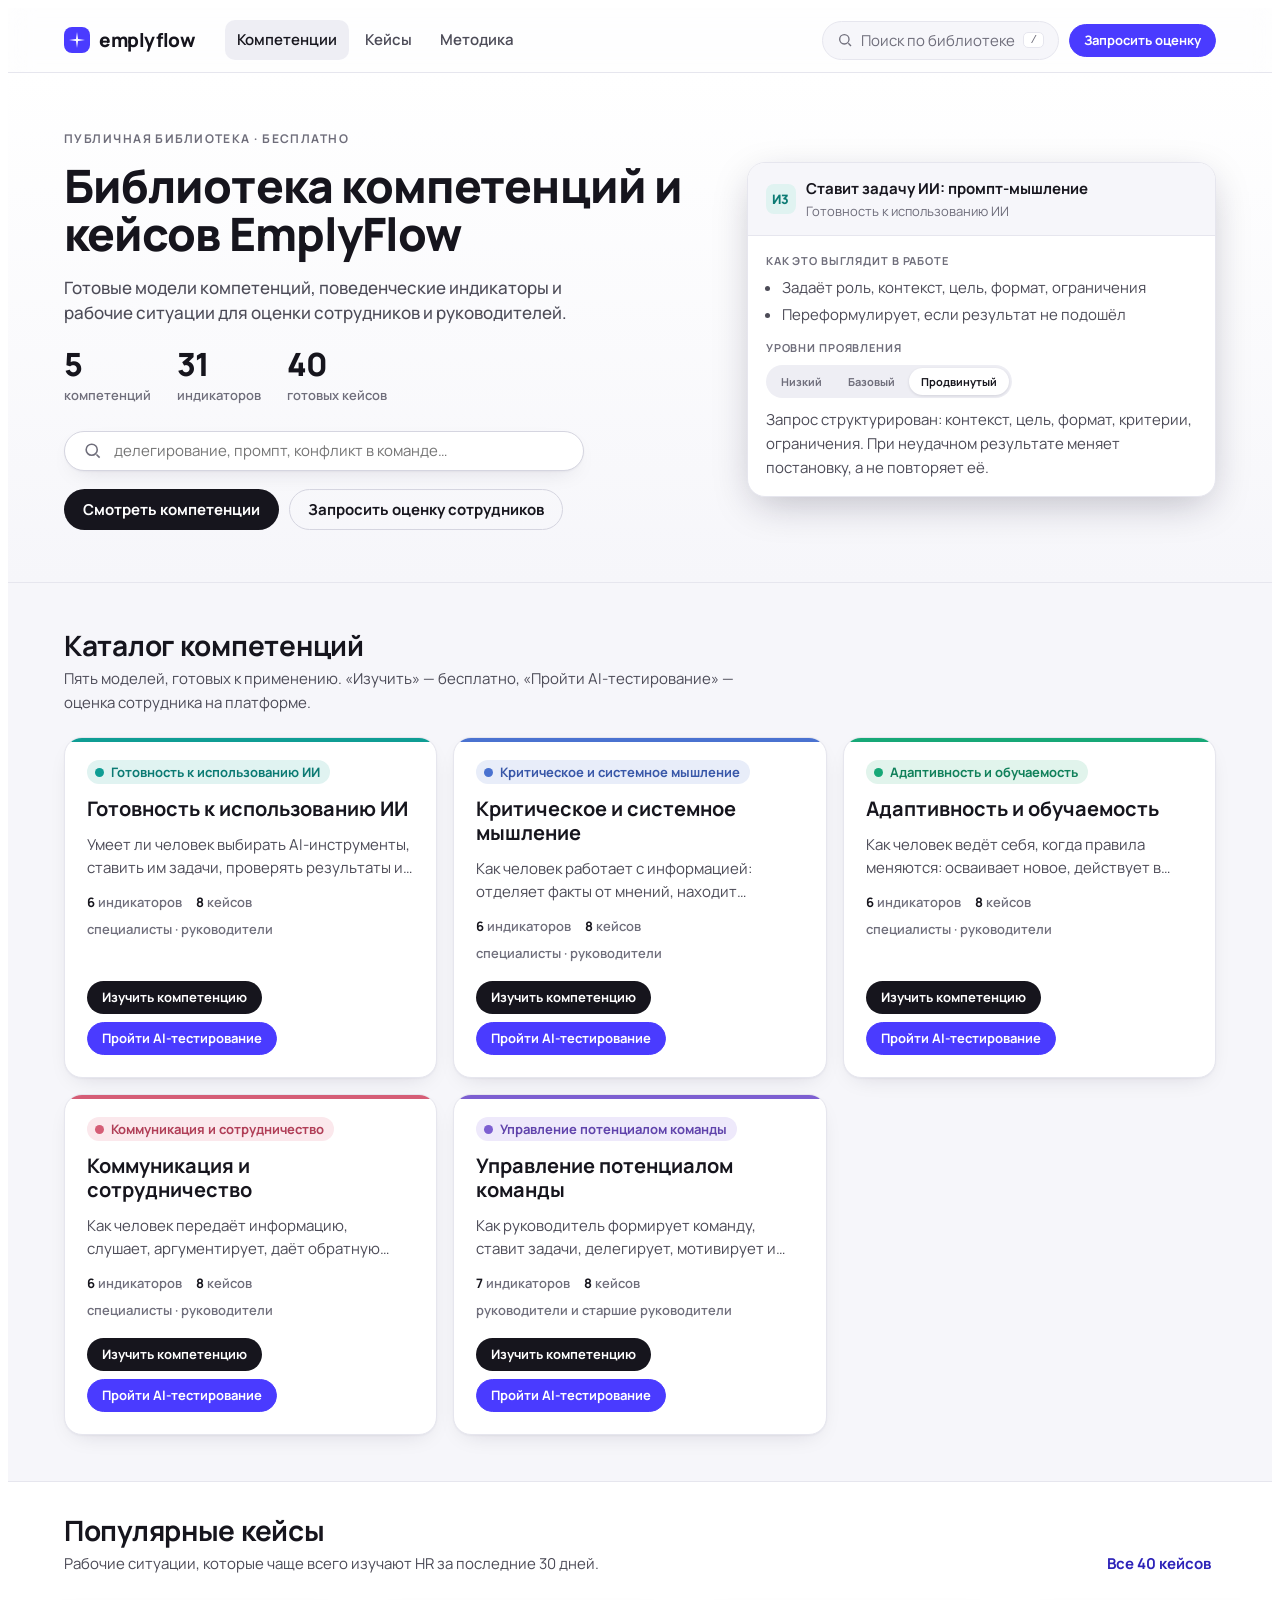
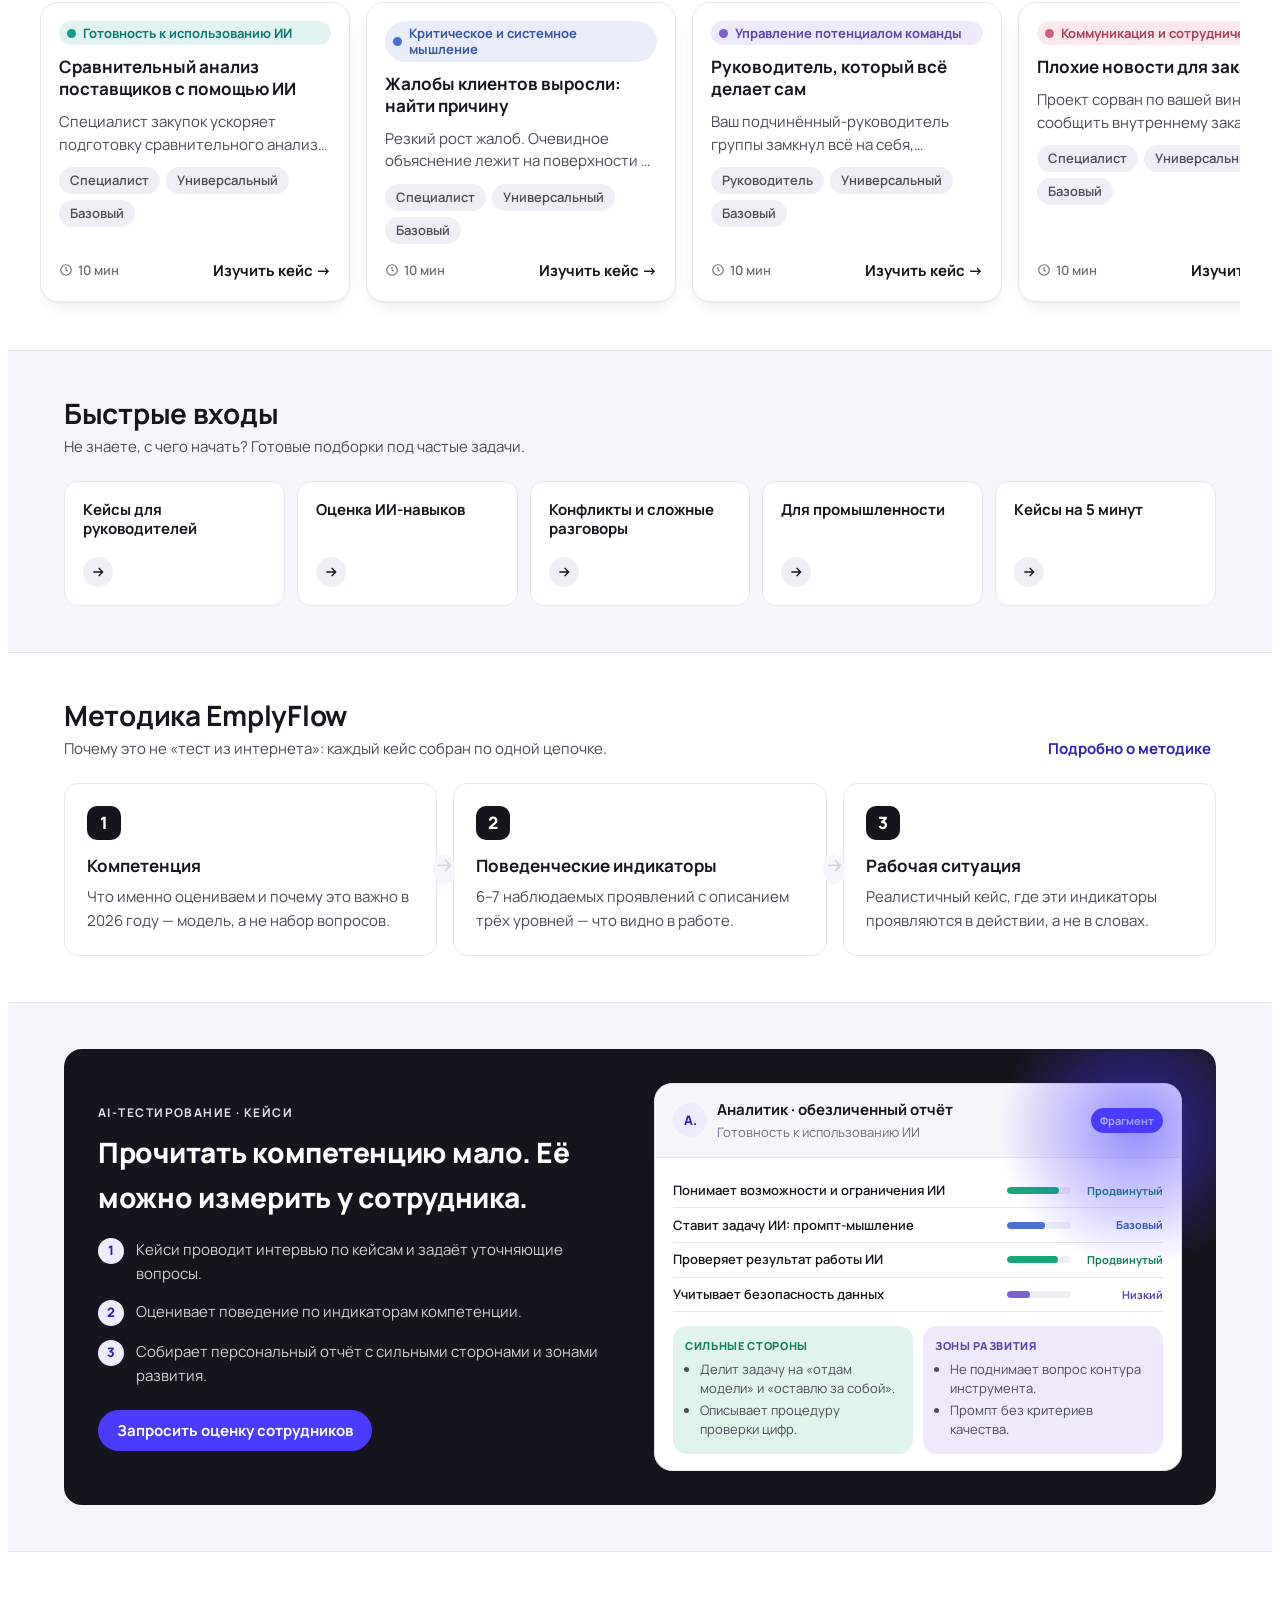
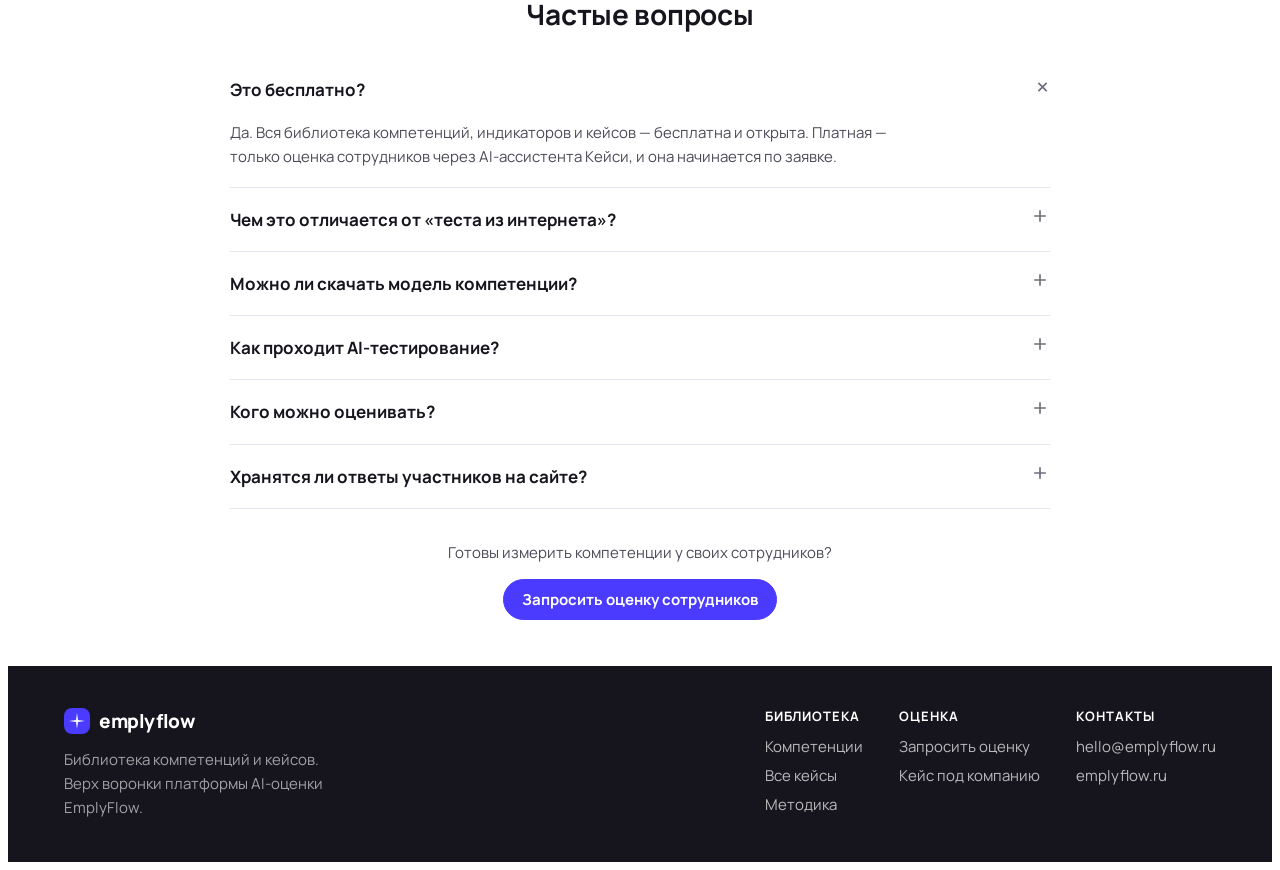
==== commit 7c50e9d6: "fix: mobile layout, cases overflow, lead form endpoints Make the hub usable on phones: mobile nav dr" ====
--- a/EmplyFlow-Competency-Hub.html
+++ b/EmplyFlow-Competency-Hub.html
@@ -77,7 +77,7 @@
 
 /* ======================= LABELS / CHIPS ======================= */
 #efhub .klabel{display:inline-flex;align-items:center;gap:7px;font-size:var(--f-cap);font-weight:700;
-  padding:4px 10px 4px 8px;border-radius:var(--r-pill);line-height:1.2;white-space:nowrap}
+  padding:4px 10px 4px 8px;border-radius:var(--r-pill);line-height:1.25;white-space:normal;max-width:100%;text-align:left;hyphens:auto}
 #efhub .kdot{width:9px;height:9px;border-radius:50%;flex:none}
 #efhub .k-ai{background:var(--k-ai-tint);color:var(--k-ai-ink)} #efhub .k-ai .kdot{background:var(--k-ai)}
 #efhub .k-crit{background:var(--k-crit-tint);color:var(--k-crit-ink)} #efhub .k-crit .kdot{background:var(--k-crit)}
@@ -100,14 +100,14 @@
 #efhub .comp-card .meta{display:flex;flex-wrap:wrap;gap:6px 14px;font-size:var(--f-cap);color:var(--ink-3);font-weight:600}
 #efhub .comp-card .meta b{color:var(--ink);font-weight:700}
 #efhub .comp-card .actions{display:flex;gap:8px;margin-top:auto;padding-top:4px;flex-wrap:wrap}
-#efhub .case-card{display:flex;flex-direction:column;gap:11px;padding:18px;transition:transform .18s var(--ease),box-shadow .18s var(--ease);cursor:pointer}
+#efhub .case-card{display:flex;flex-direction:column;gap:11px;padding:18px;min-width:0;max-width:100%;overflow:hidden;transition:transform .18s var(--ease),box-shadow .18s var(--ease);cursor:pointer}
 #efhub .case-card:hover{transform:translateY(-2px);box-shadow:var(--shadow-pop)}
-#efhub .case-card h4{font-size:var(--f-h4);font-weight:700;line-height:1.3;
+#efhub .case-card h4{font-size:var(--f-h4);font-weight:700;line-height:1.3;overflow-wrap:anywhere;
   display:-webkit-box;-webkit-line-clamp:2;-webkit-box-orient:vertical;overflow:hidden}
-#efhub .case-card .cdesc{color:var(--ink-2);font-size:var(--f-sm);line-height:1.5;
+#efhub .case-card .cdesc{color:var(--ink-2);font-size:var(--f-sm);line-height:1.5;overflow-wrap:anywhere;
   display:-webkit-box;-webkit-line-clamp:2;-webkit-box-orient:vertical;overflow:hidden}
 #efhub .case-card .chips{display:flex;flex-wrap:wrap;gap:6px}
-#efhub .case-card .cfoot{display:flex;align-items:center;justify-content:space-between;gap:10px;margin-top:auto;padding-top:4px}
+#efhub .case-card .cfoot{display:flex;align-items:center;justify-content:space-between;gap:10px;margin-top:auto;padding-top:4px;flex-wrap:wrap}
 #efhub .case-card .time{display:inline-flex;align-items:center;gap:5px;font-size:var(--f-cap);color:var(--ink-3);font-weight:600}
 #efhub .case-card .time svg{width:14px;height:14px}
 #efhub .case-card .learn{font-size:var(--f-sm);font-weight:700;color:var(--ink);display:inline-flex;align-items:center;gap:5px}
@@ -421,7 +421,7 @@
 #efhub .achip button:hover{background:rgba(44,34,184,.22)}
 #efhub .achip button svg{width:11px;height:11px}
 #efhub .achips .clearall{font-size:var(--f-cap);font-weight:700;color:var(--accent-ink);background:none;border:none;cursor:pointer}
-#efhub .catgrid{display:grid;grid-template-columns:repeat(3,1fr);gap:16px}
+#efhub .catgrid{display:grid;grid-template-columns:repeat(3,minmax(0,1fr));gap:16px}
 #efhub .catempty{grid-column:1/-1;text-align:center;padding:48px 24px;background:#fff;border:1px dashed var(--line-strong);border-radius:var(--r-lg)}
 #efhub .catempty .ic{width:52px;height:52px;border-radius:14px;background:var(--surface-2);display:grid;place-items:center;margin:0 auto 14px;color:var(--ink-3)}
 #efhub .catempty h3{margin-bottom:8px}
@@ -554,31 +554,91 @@
 #efhub .sk{background:linear-gradient(100deg,var(--surface-2) 30%,#f4f4f8 50%,var(--surface-2) 70%);background-size:200% 100%;animation:efsh 1.3s infinite linear;border-radius:8px}
 @keyframes efsh{to{background-position:-200% 0}}
 
+/* ======================= MOBILE NAV DRAWER ======================= */
+#efhub .mnav{position:fixed;inset:0;z-index:75;display:none}
+#efhub .mnav.on{display:block}
+#efhub .mnav__bg{position:absolute;inset:0;background:rgba(20,18,45,.45);backdrop-filter:blur(3px)}
+#efhub .mnav__panel{position:absolute;top:0;right:0;width:min(340px,88vw);height:100%;background:#fff;box-shadow:var(--shadow-pop);
+  display:flex;flex-direction:column;padding:18px 18px calc(18px + env(safe-area-inset-bottom));transform:translateX(104%);transition:transform .28s var(--ease)}
+#efhub .mnav.on .mnav__panel{transform:translateX(0)}
+#efhub .mnav__top{display:flex;align-items:center;justify-content:space-between;margin-bottom:18px}
+#efhub .mnav__x{border:none;background:var(--surface-2);width:36px;height:36px;border-radius:50%;cursor:pointer;display:grid;place-items:center;color:var(--ink-2)}
+#efhub .mnav__links{display:flex;flex-direction:column;gap:4px;margin-bottom:18px}
+#efhub .mnav__links a{font-weight:700;font-size:var(--f-h4);color:var(--ink);padding:12px 12px;border-radius:var(--r-md)}
+#efhub .mnav__links a:hover,#efhub .mnav__links a.on{background:var(--surface);color:var(--ink)}
+#efhub .mnav__actions{display:flex;flex-direction:column;gap:10px;margin-top:auto}
+
 /* ======================= RESPONSIVE ======================= */
+#efhub,#efhub main{overflow-x:clip}
+#efhub .comp-grid,#efhub .catgrid,#efhub .ccase-grid,#efhub .related-grid,#efhub .variants{min-width:0}
+#efhub .comp-card,#efhub .catmain,#efhub .cmain,#efhub .casebody{min-width:0;max-width:100%}
+#efhub .chip{max-width:100%;white-space:normal;line-height:1.3}
+#efhub .ov__item{min-width:0}
+#efhub .ov__item > div{min-width:0;flex:1}
+#efhub .ov__item .oi-t{overflow-wrap:anywhere}
+
 @media(max-width:960px){
   #efhub .hero__in{grid-template-columns:1fr;gap:32px}
   #efhub .hero .preview{max-width:460px}
-  #efhub .comp-grid{grid-template-columns:repeat(2,1fr)}
-  #efhub .tiles{grid-template-columns:repeat(2,1fr)}
+  #efhub .comp-grid{grid-template-columns:repeat(2,minmax(0,1fr))}
+  #efhub .tiles{grid-template-columns:repeat(2,minmax(0,1fr))}
   #efhub .method{grid-template-columns:1fr}
   #efhub .mstep .arrow{display:none}
   #efhub .ai-2col{grid-template-columns:1fr;gap:20px}
+  #efhub .catgrid{grid-template-columns:repeat(2,minmax(0,1fr))}
 }
 @media(max-width:680px){
   #efhub .wrap{padding:0 16px}
-  #efhub .nav__in{padding:10px 16px;gap:12px}
+  #efhub .nav__in{padding:10px 16px;gap:8px}
+  #efhub .brand{font-size:17px;flex:none}
   #efhub .nav__links{display:none}
-  #efhub .nav__search{min-width:0;padding:9px}
+  #efhub .nav__search{min-width:40px;width:40px;height:40px;padding:0;justify-content:center;flex:none}
   #efhub .nav__search span,#efhub .nav__search kbd{display:none}
-  #efhub .nav__right .btn{display:none}
-  #efhub .nav__burger{display:grid;place-items:center;width:40px;height:40px;border:1px solid var(--line);border-radius:10px;background:#fff;cursor:pointer}
-  #efhub .comp-grid{grid-template-columns:1fr}
-  #efhub .tiles{grid-template-columns:1fr}
+  #efhub .nav__right{gap:8px}
+  #efhub .nav__right > .btn{display:none}
+  #efhub .nav__burger{display:grid;place-items:center;width:40px;height:40px;border:1px solid var(--line);border-radius:10px;background:#fff;cursor:pointer;flex:none}
+  #efhub .comp-grid,#efhub .tiles,#efhub .catgrid,#efhub .ccase-grid,#efhub .related-grid{grid-template-columns:1fr}
   #efhub .sec{padding:34px 0}
-  #efhub .hero__in{padding:36px 0}
+  #efhub .hero__in{padding:28px 0 32px}
+  #efhub .hero .sub{font-size:var(--f-sm)}
   #efhub .proof{gap:18px}
+  #efhub .proof .p b{font-size:26px}
+  #efhub .searchbar{max-width:none;width:100%}
+  #efhub .hstrip .case-card{min-width:min(280px,82vw);max-width:min(280px,82vw)}
   #efhub .rcols{grid-template-columns:1fr}
+  #efhub .cta{padding:24px 18px}
+  #efhub .cta h3{font-size:var(--f-h3)}
+  #efhub .frow{grid-template-columns:1fr}
+  #efhub .modal{width:100%;max-height:min(92vh,920px);display:flex;flex-direction:column;margin:auto 0 0;border-radius:18px 18px 0 0}
+  #efhub .backdrop{padding:0;align-items:flex-end}
+  #efhub .backdrop.on{align-items:flex-end}
+  #efhub .modal__top,#efhub .modal__b{padding-left:16px;padding-right:16px}
+  #efhub .modal__steps{padding-left:16px;padding-right:16px}
+  #efhub .modal__b{overflow-y:auto;-webkit-overflow-scrolling:touch;padding-bottom:calc(20px + env(safe-area-inset-bottom))}
+  #efhub .modal__foot{flex-wrap:wrap;gap:10px}
+  #efhub .modal__foot .btn{width:100%}
+  #efhub .field input,#efhub .field textarea,#efhub .field select{font-size:16px;padding:12px 13px}
+  #efhub .seg button{font-size:13px;padding:9px 12px}
+  #efhub .ov{padding:max(12px,env(safe-area-inset-top)) 12px 12px;align-items:stretch}
+  #efhub .ov__box{max-height:min(88vh,720px);width:100%;border-radius:16px}
+  #efhub .ov__in input{font-size:16px}
+  #efhub .ov__in .esc{display:none}
   #efhub .smcta{display:block}
+  #efhub main{padding-bottom:84px}
+  #efhub .sheet__panel{max-height:92vh;padding-bottom:env(safe-area-inset-bottom)}
+  #efhub .cattop{align-items:flex-start}
+  #efhub .catsort{width:100%;justify-content:space-between}
+  #efhub .catsort select{flex:1;min-width:0}
+  #efhub .fbar select{max-width:48%;font-size:13px;padding:10px 12px;border-radius:var(--r-pill);border:1.5px solid var(--line-strong);background:#fff}
+  #efhub .case__head h1{font-size:clamp(24px,7vw,32px);overflow-wrap:anywhere}
+  #efhub .toast{left:16px;right:16px;transform:translateY(20px);text-align:center}
+  #efhub .toast.on{transform:translateY(0)}
+}
+@media(max-width:400px){
+  #efhub .wrap{padding:0 12px}
+  #efhub .nav__in{padding:10px 12px}
+  #efhub .case-card{padding:14px}
+  #efhub .btn{padding:11px 14px}
 }
 </style>
 </head>
@@ -599,10 +659,30 @@
           <span>Поиск по библиотеке</span><kbd>/</kbd>
         </button>
         <button class="btn btn--accent btn--sm" data-lead='{"source":"nav"}'>Запросить оценку</button>
-        <button class="nav__burger" id="burger" aria-label="Меню"><svg width="20" height="20" viewBox="0 0 24 24" fill="none" stroke="currentColor" stroke-width="2"><path d="M4 7h16M4 12h16M4 17h16"/></svg></button>
+        <button class="nav__burger" id="burger" aria-label="Меню" aria-expanded="false"><svg width="20" height="20" viewBox="0 0 24 24" fill="none" stroke="currentColor" stroke-width="2"><path d="M4 7h16M4 12h16M4 17h16"/></svg></button>
       </div>
     </div>
   </nav>
+
+  <!-- MOBILE NAV -->
+  <div class="mnav" id="mnav" hidden>
+    <div class="mnav__bg" data-mnavclose></div>
+    <div class="mnav__panel" role="dialog" aria-label="Меню">
+      <div class="mnav__top">
+        <a class="brand" href="#/competencies" data-mnavclose><span class="mk"><svg viewBox="0 0 24 24" fill="currentColor"><path d="M12 0L13.5 10.5 24 12 13.5 13.5 12 24 10.5 13.5 0 12 10.5 10.5z"/></svg></span>emplyflow</a>
+        <button class="mnav__x" data-mnavclose aria-label="Закрыть"><svg viewBox="0 0 24 24" width="16" height="16" fill="none" stroke="currentColor" stroke-width="2"><path d="M6 6l12 12M18 6L6 18"/></svg></button>
+      </div>
+      <div class="mnav__links" id="mnavLinks">
+        <a href="#/competencies" data-nav="competencies" data-mnavclose>Компетенции</a>
+        <a href="#/cases" data-nav="cases" data-mnavclose>Кейсы</a>
+        <a href="#/competencies/methodology" data-nav="methodology" data-mnavclose>Методика</a>
+      </div>
+      <div class="mnav__actions">
+        <button class="btn btn--ghost btn--block" id="mnavSearch"><svg viewBox="0 0 24 24" width="17" height="17" fill="none" stroke="currentColor" stroke-width="2"><circle cx="11" cy="11" r="7"/><path d="M21 21l-4-4"/></svg>Поиск по библиотеке</button>
+        <button class="btn btn--accent btn--block" data-lead='{"source":"mobile_nav"}' data-mnavclose>Запросить оценку</button>
+      </div>
+    </div>
+  </div>
 
   <main id="view"><!-- routed content --></main>
 
@@ -1459,7 +1539,7 @@
     if(suppressRoute){suppressRoute=false;return;}
     var r=parseHash(); var p=r.parts;
     // highlight nav
-    document.querySelectorAll('#navLinks a').forEach(function(a){a.classList.remove('on');});
+    document.querySelectorAll('#navLinks a, #mnavLinks a').forEach(function(a){a.classList.remove('on');});
     if(p[0]==='competencies'&&!p[1]) setNav('competencies');
     else if(p[0]==='cases') setNav('cases');
     else if(p[1]==='methodology') setNav('methodology');
@@ -1474,7 +1554,9 @@
 
     window.scrollTo(0,0);
   }
-  function setNav(n){var a=document.querySelector('#navLinks a[data-nav="'+n+'"]'); if(a)a.classList.add('on');}
+  function setNav(n){
+    document.querySelectorAll('#navLinks a[data-nav="'+n+'"], #mnavLinks a[data-nav="'+n+'"]').forEach(function(a){a.classList.add('on');});
+  }
 
   /* in-page anchor scroll (e.g. #compCatalog) without breaking router */
   function go(hash){
@@ -1487,7 +1569,7 @@
   /* ======================= SEARCH ======================= */
   var ov=document.getElementById('searchOv'), sInput=document.getElementById('searchInput'), sRes=document.getElementById('searchRes'), sTimer;
   function openSearch(){ov.classList.add('on');document.body.style.overflow='hidden';sInput.value='';renderSearch('');setTimeout(function(){sInput.focus();},30);}
-  function closeSearch(){ov.classList.remove('on');document.body.style.overflow='';}
+  function closeSearch(){ov.classList.remove('on');var mn=document.getElementById('mnav');if(!bd.classList.contains('on')&&!(mn&&mn.classList.contains('on')))document.body.style.overflow='';}
   function renderSearch(q){
     q=q.trim().toLowerCase();
     if(!q){ sRes.innerHTML='<div class="ov__grp">Начните вводить</div><div style="padding:6px 12px 16px;color:var(--ink-3);font-size:var(--f-sm)">Ищите по компетенциям, кейсам и индикаторам — например «промпт», «делегирование», «конфликт».</div>'; return; }
@@ -1561,7 +1643,7 @@
   var leadCtx=null, leadStep=1, leadWho='Одного сотрудника', leadCount='1';
   var bd=document.getElementById('leadBackdrop'), lm=document.getElementById('leadModal');
   function openLead(ctx){ leadCtx=ctx||{}; leadStep=1; renderLead(); bd.classList.add('on'); document.body.style.overflow='hidden'; setTimeout(function(){var f=lm.querySelector('input,select,button');if(f)f.focus();},40); }
-  function closeLead(){bd.classList.remove('on');document.body.style.overflow='';}
+  function closeLead(){bd.classList.remove('on');var mn=document.getElementById('mnav');if(!ov.classList.contains('on')&&!(mn&&mn.classList.contains('on')))document.body.style.overflow='';}
   function leadCompName(){var c=leadCtx.competency&&COMP[leadCtx.competency];return c?c.title:null;}
   function leadCaseName(){var c=leadCtx.case&&CASE[leadCtx.case];return c?c.title:null;}
   function renderLead(){
@@ -1607,6 +1689,59 @@
   function personalEmail(v){return /@(mail\.ru|gmail\.com|yandex\.(ru|com)|ya\.ru|list\.ru|bk\.ru|inbox\.ru|rambler\.ru|icloud\.com|outlook\.com|hotmail\.com)$/i.test(v);}
   function toast(msg){var t=document.getElementById('toast');t.textContent=msg;t.classList.add('on');clearTimeout(t._t);t._t=setTimeout(function(){t.classList.remove('on');},2200);}
 
+  /* Куда слать заявки:
+     1) Google Apps Script Web App URL → строки в Google Sheet + письмо (см. README)
+     2) Formspree / Getform endpoint
+     3) Входящий webhook Bitrix24 / amoCRM
+     Пустая строка = демо-режим (успех без отправки). */
+  var LEAD_ENDPOINT = (window.HUB_LEAD_ENDPOINT || '').trim();
+  function collectLeadPayload(){
+    var emailEl=document.getElementById('lfEmail');
+    return {
+      source: leadCtx && leadCtx.source || 'hub',
+      competency: leadCtx && leadCtx.competency || '',
+      competencyTitle: leadCompName() || '',
+      caseId: leadCtx && leadCtx.case || '',
+      caseTitle: leadCaseName() || '',
+      who: leadWho,
+      count: leadCount,
+      name: (document.getElementById('lfName')||{}).value || '',
+      company: (document.getElementById('lfCompany')||{}).value || '',
+      email: emailEl ? emailEl.value.trim() : '',
+      phone: (document.getElementById('lfPhone')||{}).value || '',
+      industry: (document.getElementById('lfIndustry')||{}).value || '',
+      comment: (document.getElementById('lfComment')||{}).value || '',
+      page: location.href,
+      ts: new Date().toISOString()
+    };
+  }
+  function sendLead(payload){
+    if(!LEAD_ENDPOINT){
+      try{ console.info('[hub lead demo]', payload); }catch(e){}
+      return Promise.resolve({ok:true, demo:true});
+    }
+    /* text/plain избегает CORS preflight — удобно для Apps Script / Formspree */
+    return fetch(LEAD_ENDPOINT, {
+      method: 'POST',
+      headers: {'Content-Type': 'text/plain;charset=utf-8'},
+      body: JSON.stringify(payload),
+      mode: 'cors',
+      keepalive: true
+    }).then(function(r){
+      if(!r.ok) throw new Error('lead_http_'+r.status);
+      return r.json().catch(function(){ return {ok:true}; });
+    }).catch(function(){
+      /* fallback no-cors: доставка «вслепую» (Apps Script всё равно примет) */
+      return fetch(LEAD_ENDPOINT, {
+        method: 'POST',
+        headers: {'Content-Type': 'text/plain;charset=utf-8'},
+        body: JSON.stringify(payload),
+        mode: 'no-cors',
+        keepalive: true
+      }).then(function(){ return {ok:true, opaque:true}; });
+    });
+  }
+
   /* ======================= PDF (print-based, no deps, works in Tilda embed) ======================= */
   var PDF_CSS='*{box-sizing:border-box}body{font-family:Manrope,system-ui,-apple-system,Segoe UI,Roboto,sans-serif;color:#16151d;line-height:1.55;margin:0;padding:40px;font-size:13px}'
     +'h1{font-size:26px;font-weight:800;letter-spacing:-.02em;margin:0 0 8px}h2{font-size:16px;font-weight:700;margin:26px 0 10px}h3{font-size:14px;font-weight:700;margin:0}'
@@ -1689,9 +1824,17 @@
     var cp=e.target.closest('[data-copy]'); if(cp){e.preventDefault();var url=location.href;if(navigator.clipboard&&navigator.clipboard.writeText){navigator.clipboard.writeText(url).then(function(){toast('Ссылка скопирована');},function(){toast('Ссылка: '+url);});}else{toast('Ссылка: '+url);}return;}
     var anchor=e.target.closest('a[href^="#"]'); if(anchor){var hh=anchor.getAttribute('href'); if(hh.charAt(1)!=='/'){e.preventDefault();go(hh);}return;}
   });
+  var mnav=document.getElementById('mnav');
+  function openMnav(){mnav.hidden=false;requestAnimationFrame(function(){mnav.classList.add('on');});document.body.style.overflow='hidden';document.getElementById('burger').setAttribute('aria-expanded','true');}
+  function closeMnav(){mnav.classList.remove('on');document.getElementById('burger').setAttribute('aria-expanded','false');setTimeout(function(){if(!mnav.classList.contains('on'))mnav.hidden=true;},280);if(!ov.classList.contains('on')&&!bd.classList.contains('on'))document.body.style.overflow='';}
   document.getElementById('searchTrigger').addEventListener('click',openSearch);
   document.getElementById('efhub').addEventListener('click',function(e){ if(e.target.closest('#heroSearch'))openSearch(); });
-  document.getElementById('burger').addEventListener('click',openSearch);
+  document.getElementById('burger').addEventListener('click',function(){ if(mnav.classList.contains('on'))closeMnav(); else openMnav(); });
+  mnav.addEventListener('click',function(e){
+    if(e.target.closest('[data-mnavclose]')){closeMnav();return;}
+    if(e.target.closest('#mnavSearch')){closeMnav();setTimeout(openSearch,200);return;}
+    if(e.target.closest('[data-lead]')){closeMnav();}
+  });
   ov.addEventListener('click',function(e){if(e.target===ov)closeSearch();});
   sInput.addEventListener('input',function(){clearTimeout(sTimer);sTimer=setTimeout(function(){renderSearch(sInput.value);},250);});
 
@@ -1720,12 +1863,20 @@
     if(!validEmail(email.value.trim())){ef.classList.add('invalid');eh.className='hint err';eh.textContent='Проверьте адрес почты.';ok=false;}
     if(!consent.checked){document.getElementById('lfConsentHint').style.display='block';ok=false;}else document.getElementById('lfConsentHint').style.display='none';
     if(!ok){var bad=lm.querySelector('.field.invalid input');if(bad)bad.focus();return;}
-    leadStep=3;renderLead();
+    var btn=document.getElementById('leadSubmit');
+    if(btn){btn.disabled=true;btn.textContent='Отправляем…';}
+    var payload=collectLeadPayload();
+    sendLead(payload).then(function(){
+      leadStep=3;renderLead();
+    }).catch(function(){
+      if(btn){btn.disabled=false;btn.textContent='Отправить заявку';}
+      toast('Не удалось отправить. Попробуйте ещё раз или напишите на почту.');
+    });
   }
 
   document.addEventListener('keydown',function(e){
-    if(e.key==='Escape'){closeSearch();closeLead();}
-    if(e.key==='/'&&!/input|textarea|select/i.test((e.target.tagName||''))&&!ov.classList.contains('on')&&!bd.classList.contains('on')){e.preventDefault();openSearch();}
+    if(e.key==='Escape'){closeSearch();closeLead();closeMnav();}
+    if(e.key==='/'&&!/input|textarea|select/i.test((e.target.tagName||''))&&!ov.classList.contains('on')&&!bd.classList.contains('on')&&!mnav.classList.contains('on')){e.preventDefault();openSearch();}
   });
   // sticky mobile CTA after 30% scroll
   var smcta=document.getElementById('smcta');
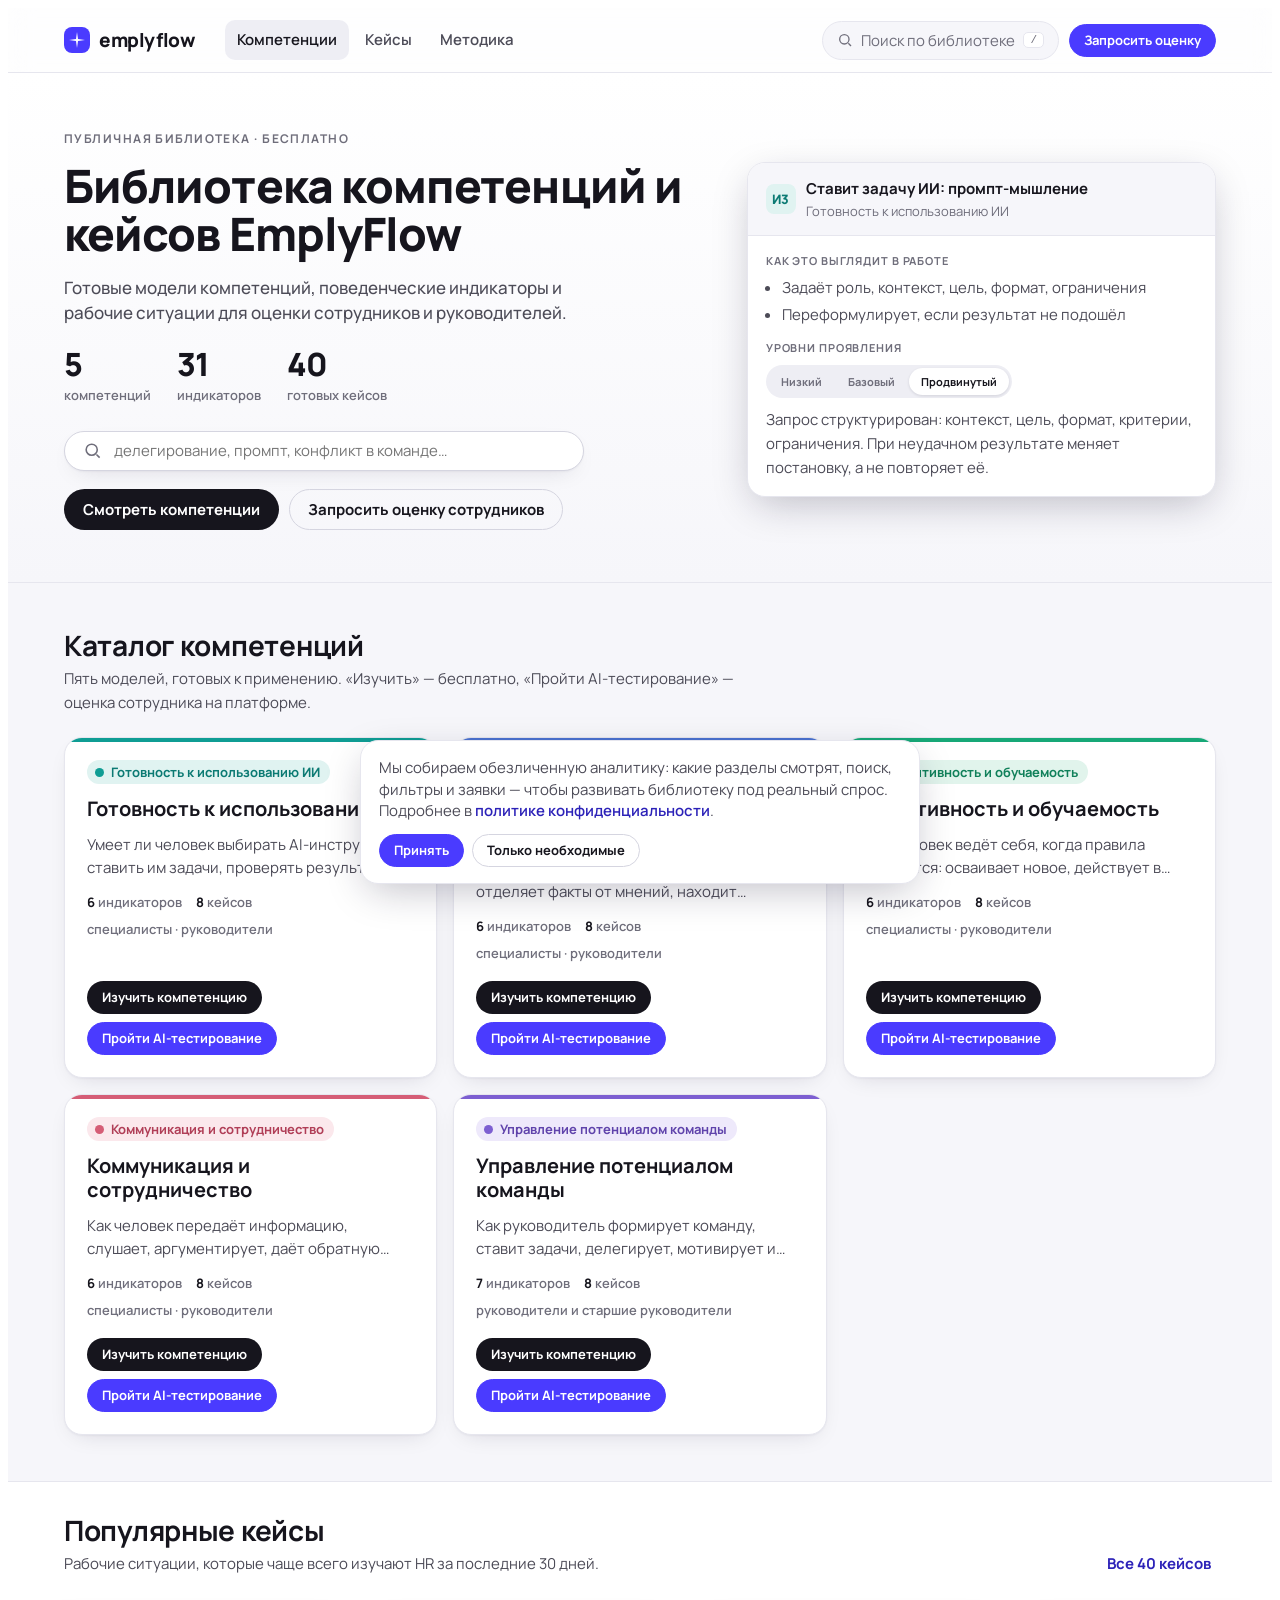
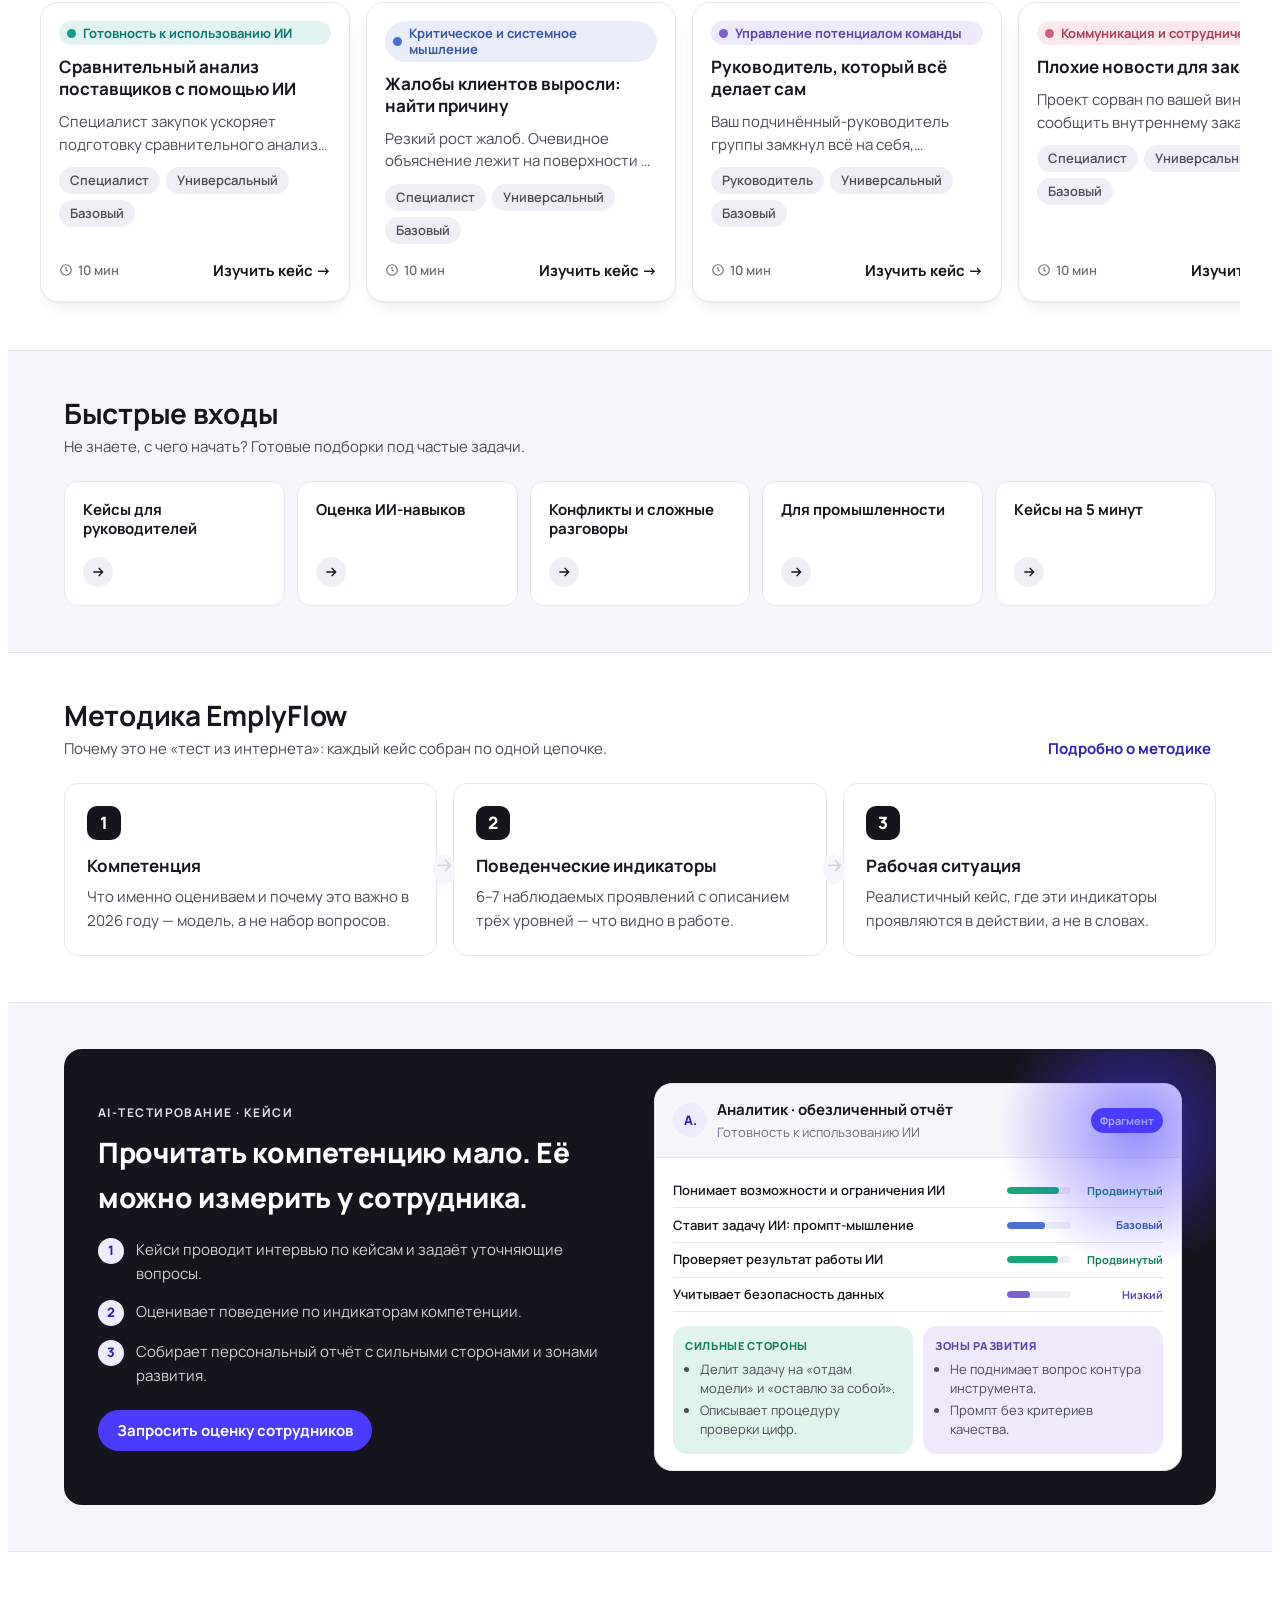
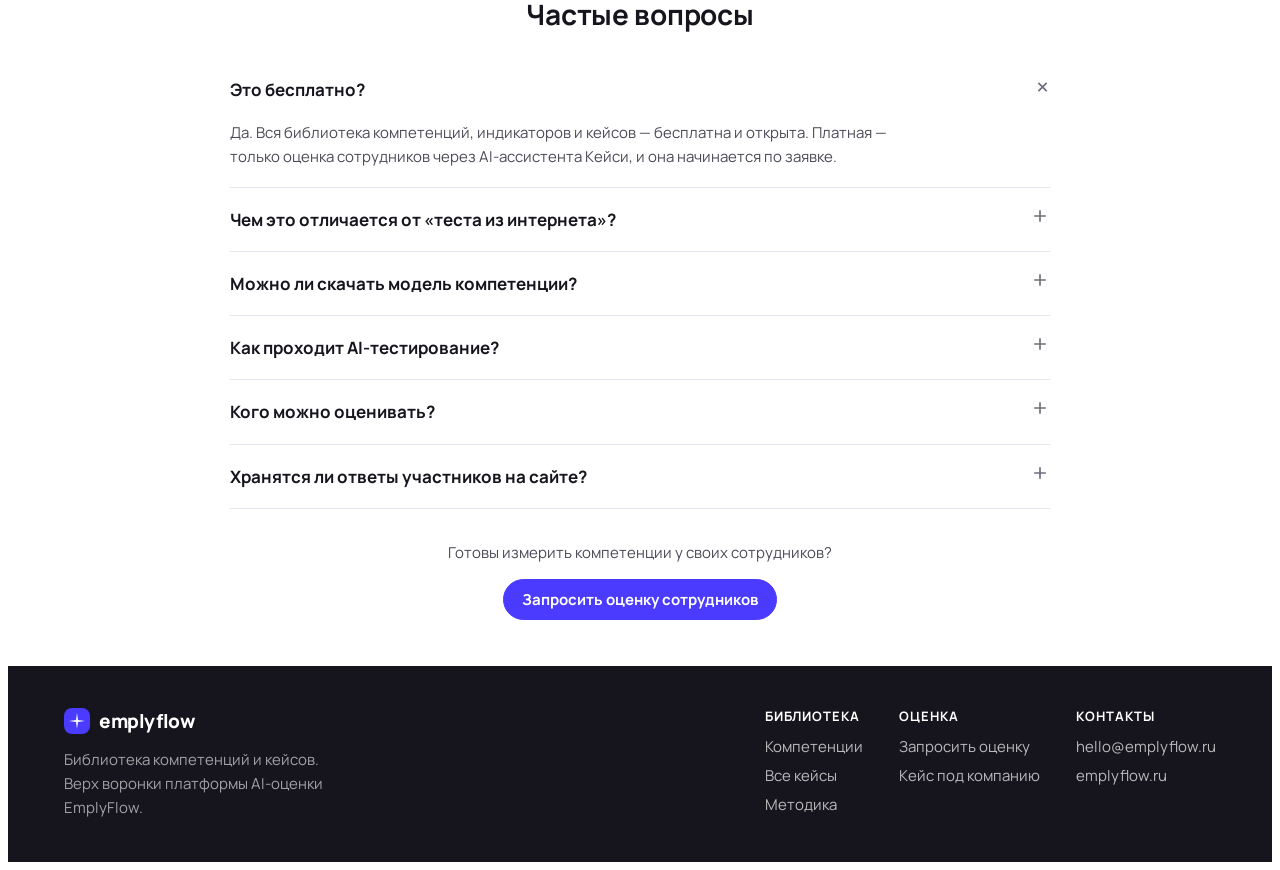
==== commit 31bb3a26: "feat: product analytics for Hub (events, Sheets, consent) - Add hub-analytics.js tracker: visitor/se" ====
--- a/EmplyFlow-Competency-Hub.html
+++ b/EmplyFlow-Competency-Hub.html
@@ -116,18 +116,19 @@
 /* ======================= APP SHELL ======================= */
 #efhub .wrap{max-width:1200px;margin:0 auto;padding:0 24px}
 #efhub .nav{position:sticky;top:0;z-index:30;background:rgba(255,255,255,.82);backdrop-filter:blur(12px);border-bottom:1px solid var(--line)}
-#efhub .nav__in{max-width:1200px;margin:0 auto;padding:12px 24px;display:flex;align-items:center;gap:22px}
+#efhub .nav__in{max-width:1200px;margin:0 auto;padding:12px 24px;display:flex;align-items:center;gap:22px;min-width:0}
 #efhub .brand{display:flex;align-items:center;gap:9px;font-weight:800;font-size:19px;letter-spacing:-.02em;color:var(--ink)}
 #efhub .brand:hover{color:var(--ink)}
 #efhub .brand .mk{width:26px;height:26px;border-radius:8px;background:var(--accent);display:grid;place-items:center;color:#fff}
 #efhub .brand .mk svg{width:16px;height:16px}
-#efhub .nav__links{display:flex;gap:4px;margin-left:8px}
+#efhub .nav__links{display:flex;gap:4px;margin-left:8px;min-width:0;flex-shrink:1}
 #efhub .nav__links a{color:var(--ink-2);font-weight:600;font-size:var(--f-sm);padding:8px 12px;border-radius:var(--r-sm)}
 #efhub .nav__links a:hover{background:var(--surface-2);color:var(--ink)}
 #efhub .nav__links a.on{color:var(--ink);background:var(--surface-2)}
-#efhub .nav__right{margin-left:auto;display:flex;align-items:center;gap:10px}
+#efhub .nav__right{margin-left:auto;display:flex;align-items:center;gap:10px;flex-shrink:0;min-width:0}
 #efhub .nav__search{display:flex;align-items:center;gap:8px;background:var(--surface);border:1px solid var(--line);
-  border-radius:var(--r-pill);padding:8px 14px;color:var(--ink-3);font-size:var(--f-sm);cursor:pointer;min-width:230px;white-space:nowrap}
+  border-radius:var(--r-pill);padding:8px 14px;color:var(--ink-3);font-size:var(--f-sm);cursor:pointer;min-width:230px;max-width:100%;white-space:nowrap;flex-shrink:0}
+#efhub .nav__cta{flex-shrink:0}
 #efhub .nav__search span{overflow:hidden;text-overflow:ellipsis}
 #efhub .nav__search:hover{border-color:var(--line-strong)}
 #efhub .nav__search svg{width:16px;height:16px}
@@ -198,25 +199,27 @@
 #efhub .mstep .arrow svg{width:22px;height:22px}
 
 /* ---- CTA + report (from design-system) ---- */
-#efhub .cta{position:relative;background:var(--ink);color:#fff;border-radius:var(--r-lg);padding:34px;overflow:hidden}
+#efhub .cta{position:relative;background:var(--ink);color:#fff;border-radius:var(--r-lg);padding:34px;overflow:hidden;max-width:100%;box-sizing:border-box}
 #efhub .cta .eyebrow{color:var(--accent-tint);opacity:.95}
 #efhub .cta h3{color:#fff;font-size:var(--f-h2);font-weight:800;letter-spacing:-.01em;margin:8px 0 10px;max-width:560px}
 #efhub .cta p{color:rgba(255,255,255,.72);max-width:560px;font-size:var(--f-sm)}
 #efhub .cta .cta__actions{display:flex;flex-wrap:wrap;gap:10px;margin-top:20px}
 #efhub .cta__glow{position:absolute;right:-60px;top:-60px;width:280px;height:280px;border-radius:50%;background:radial-gradient(circle,rgba(74,59,255,.55),transparent 70%);pointer-events:none}
-#efhub .ai-2col{display:grid;grid-template-columns:1fr 1fr;gap:28px;align-items:center}
+#efhub .ai-2col{display:grid;grid-template-columns:1fr 1fr;gap:28px;align-items:center;min-width:0;width:100%}
+#efhub .ai-2col > *{min-width:0;max-width:100%}
 #efhub .ai-steps{display:flex;flex-direction:column;gap:14px;margin:18px 0 22px}
 #efhub .ai-steps .st{display:flex;gap:12px;align-items:flex-start}
 #efhub .ai-steps .st .d{width:26px;height:26px;border-radius:50%;background:var(--accent-tint);color:var(--accent-ink);display:grid;place-items:center;font-weight:800;font-size:var(--f-cap);flex:none}
 #efhub .ai-steps .st p{font-size:var(--f-sm);color:var(--ink-2)}
-#efhub .report{background:var(--bg);border:1px solid var(--line);border-radius:var(--r-lg);overflow:hidden;box-shadow:var(--shadow-pop);color:var(--ink)}
-#efhub .report__bar{display:flex;align-items:center;justify-content:space-between;gap:10px;padding:14px 18px;background:var(--surface);border-bottom:1px solid var(--line)}
-#efhub .report__who{display:flex;align-items:center;gap:10px}
-#efhub .report__ava{width:34px;height:34px;border-radius:50%;background:var(--accent-tint);color:var(--accent-ink);display:grid;place-items:center;font-weight:800;font-size:var(--f-cap)}
-#efhub .report__badge{font-size:11px;font-weight:700;padding:4px 9px;border-radius:var(--r-pill);background:var(--accent);color:#fff}
-#efhub .report__body{padding:16px 18px}
-#efhub .rrow{display:grid;grid-template-columns:minmax(0,1fr) 64px 82px;gap:10px;align-items:center;padding:8px 0;border-bottom:1px solid var(--line)}
-#efhub .rrow .rname{font-size:var(--f-cap);font-weight:600;line-height:1.3;color:var(--ink)}
+#efhub .report{background:var(--bg);border:1px solid var(--line);border-radius:var(--r-lg);overflow:hidden;box-shadow:var(--shadow-pop);color:var(--ink);min-width:0;max-width:100%;box-sizing:border-box}
+#efhub .report__bar{display:flex;align-items:center;justify-content:space-between;gap:10px;padding:14px 18px;background:var(--surface);border-bottom:1px solid var(--line);flex-wrap:wrap}
+#efhub .report__who{display:flex;align-items:center;gap:10px;min-width:0;flex:1 1 180px}
+#efhub .report__who > div{min-width:0}
+#efhub .report__ava{width:34px;height:34px;border-radius:50%;background:var(--accent-tint);color:var(--accent-ink);display:grid;place-items:center;font-weight:800;font-size:var(--f-cap);flex:none}
+#efhub .report__badge{font-size:11px;font-weight:700;padding:4px 9px;border-radius:var(--r-pill);background:var(--accent);color:#fff;flex-shrink:0;white-space:nowrap}
+#efhub .report__body{padding:16px 18px;min-width:0}
+#efhub .rrow{display:grid;grid-template-columns:minmax(0,1fr) minmax(48px,64px) minmax(68px,82px);gap:8px 10px;align-items:center;padding:8px 0;border-bottom:1px solid var(--line)}
+#efhub .rrow .rname{font-size:var(--f-cap);font-weight:600;line-height:1.3;color:var(--ink);overflow-wrap:anywhere}
 #efhub .rbar{height:7px;border-radius:var(--r-pill);background:var(--surface-2);overflow:hidden}
 #efhub .rbar span{display:block;height:100%;border-radius:var(--r-pill)}
 #efhub .rlvl{font-size:11px;font-weight:700;text-align:right}
@@ -585,18 +588,38 @@
   #efhub .method{grid-template-columns:1fr}
   #efhub .mstep .arrow{display:none}
   #efhub .ai-2col{grid-template-columns:1fr;gap:20px}
+  #efhub .report__bar{padding:12px 16px}
+  #efhub .report__body{padding:12px 16px}
+  #efhub .rrow{grid-template-columns:1fr;gap:6px;padding:10px 0}
+  #efhub .rrow .rbar{width:100%}
+  #efhub .rlvl{text-align:left;font-size:10px}
+  #efhub .rcols{grid-template-columns:1fr}
   #efhub .catgrid{grid-template-columns:repeat(2,minmax(0,1fr))}
+}
+/* iPad / tablet: не обрезать поиск и CTA */
+@media(max-width:1024px){
+  #efhub .nav__in{padding:10px 16px;gap:10px}
+  #efhub .brand{font-size:17px;flex:none}
+  #efhub .nav__links{margin-left:0;gap:2px}
+  #efhub .nav__links a{padding:7px 9px;font-size:14px}
+  #efhub .nav__search{min-width:0;width:auto;max-width:150px;padding:8px 10px}
+  #efhub .nav__search span{max-width:72px}
+  #efhub .nav__search kbd{display:none}
+  #efhub .nav__cta{padding:9px 12px;font-size:12px}
+}
+@media(max-width:900px){
+  #efhub .nav__links{display:none}
+  #efhub .nav__burger{display:grid;place-items:center;width:40px;height:40px;border:1px solid var(--line);border-radius:10px;background:#fff;cursor:pointer;flex:none}
+  #efhub .nav__search{min-width:40px;width:40px;height:40px;padding:0;justify-content:center;flex:none;max-width:none}
+  #efhub .nav__search span,#efhub .nav__search kbd{display:none}
+  #efhub .nav__right{gap:8px;margin-left:auto}
+  #efhub .nav__cta{display:inline-flex;padding:9px 12px;font-size:12px}
 }
 @media(max-width:680px){
   #efhub .wrap{padding:0 16px}
   #efhub .nav__in{padding:10px 16px;gap:8px}
-  #efhub .brand{font-size:17px;flex:none}
-  #efhub .nav__links{display:none}
-  #efhub .nav__search{min-width:40px;width:40px;height:40px;padding:0;justify-content:center;flex:none}
-  #efhub .nav__search span,#efhub .nav__search kbd{display:none}
   #efhub .nav__right{gap:8px}
-  #efhub .nav__right > .btn{display:none}
-  #efhub .nav__burger{display:grid;place-items:center;width:40px;height:40px;border:1px solid var(--line);border-radius:10px;background:#fff;cursor:pointer;flex:none}
+  #efhub .nav__cta{display:none}
   #efhub .comp-grid,#efhub .tiles,#efhub .catgrid,#efhub .ccase-grid,#efhub .related-grid{grid-template-columns:1fr}
   #efhub .sec{padding:34px 0}
   #efhub .hero__in{padding:28px 0 32px}
@@ -606,8 +629,10 @@
   #efhub .searchbar{max-width:none;width:100%}
   #efhub .hstrip .case-card{min-width:min(280px,82vw);max-width:min(280px,82vw)}
   #efhub .rcols{grid-template-columns:1fr}
-  #efhub .cta{padding:24px 18px}
-  #efhub .cta h3{font-size:var(--f-h3)}
+  #efhub .cta{padding:22px 16px}
+  #efhub .cta h3{font-size:var(--f-h3);max-width:none;overflow-wrap:anywhere}
+  #efhub .ai-2col{gap:18px}
+  #efhub .cta .btn{width:100%}
   #efhub .frow{grid-template-columns:1fr}
   #efhub .modal{width:100%;max-height:min(92vh,920px);display:flex;flex-direction:column;margin:auto 0 0;border-radius:18px 18px 0 0}
   #efhub .backdrop{padding:0;align-items:flex-end}
@@ -640,6 +665,19 @@
   #efhub .case-card{padding:14px}
   #efhub .btn{padding:11px 14px}
 }
+
+/* ---- analytics consent ---- */
+#efConsent{position:fixed;left:16px;right:16px;bottom:16px;z-index:90;display:none;pointer-events:none}
+#efConsent.on{display:block}
+#efConsent .efConsent__card{pointer-events:auto;max-width:560px;margin:0 auto;background:#fff;border:1px solid var(--line);border-radius:var(--r-lg);box-shadow:var(--shadow-pop);padding:16px 18px;transform:translateY(12px);opacity:0;transition:transform .28s var(--ease),opacity .28s var(--ease)}
+#efConsent.on .efConsent__card{transform:translateY(0);opacity:1}
+#efConsent p{margin:0 0 12px;font-size:var(--f-sm);color:var(--ink-2);line-height:1.45}
+#efConsent a{color:var(--accent-ink);font-weight:600}
+#efConsent .efConsent__actions{display:flex;flex-wrap:wrap;gap:8px}
+@media(max-width:680px){
+  #efConsent{left:12px;right:12px;bottom:calc(84px + env(safe-area-inset-bottom))}
+  #efConsent .efConsent__actions .btn{flex:1 1 auto}
+}
 </style>
 </head>
 <body>
@@ -658,7 +696,7 @@
           <svg viewBox="0 0 24 24" fill="none" stroke="currentColor" stroke-width="2"><circle cx="11" cy="11" r="7"/><path d="M21 21l-4-4"/></svg>
           <span>Поиск по библиотеке</span><kbd>/</kbd>
         </button>
-        <button class="btn btn--accent btn--sm" data-lead='{"source":"nav"}'>Запросить оценку</button>
+        <button class="btn btn--accent btn--sm nav__cta" data-lead='{"source":"nav"}'>Запросить оценку</button>
         <button class="nav__burger" id="burger" aria-label="Меню" aria-expanded="false"><svg width="20" height="20" viewBox="0 0 24 24" fill="none" stroke="currentColor" stroke-width="2"><path d="M4 7h16M4 12h16M4 17h16"/></svg></button>
       </div>
     </div>
@@ -720,8 +758,22 @@
   <div class="backdrop" id="leadBackdrop"><div class="modal" role="dialog" aria-modal="true" aria-label="Заявка на AI-тестирование" id="leadModal"></div></div>
   <div class="toast" id="toast"></div>
 
+  <!-- ANALYTICS CONSENT -->
+  <div id="efConsent" hidden role="dialog" aria-label="Согласие на аналитику">
+    <div class="efConsent__card">
+      <p>Мы собираем обезличенную аналитику: какие разделы смотрят, поиск, фильтры и заявки — чтобы развивать библиотеку под реальный спрос. Подробнее в <a href="https://emplyflow.ru/privacy" target="_blank" rel="noopener noreferrer">политике конфиденциальности</a>.</p>
+      <div class="efConsent__actions">
+        <button type="button" class="btn btn--accent btn--sm" data-consent="grant">Принять</button>
+        <button type="button" class="btn btn--ghost btn--sm" data-consent="deny">Только необходимые</button>
+      </div>
+    </div>
+  </div>
+
 </div>
 
+<script>window.HUB_LEAD_ENDPOINT='https://script.google.com/macros/s/AKfycbwPSsRtsDOqa1U-d65K_bEtECTYT7F1RHJgwEvnZLSs83N_Fc0ZXfZaB3zljpsr9w-H/exec';</script>
+<script>window.HUB_ANALYTICS_ENDPOINT='';</script>
+<script src="hub-analytics.js"></script>
 <script>
 /* ====== ВСТРОЕННЫЕ ДАННЫЕ (window.HUB_DATA). Правьте контент здесь. ====== */
 /* ============================================================================
@@ -1082,6 +1134,9 @@
   var view = document.getElementById('view');
   var COMP = {}; D.competencies.forEach(function(c){COMP[c.id]=c;});
   var CASE = {}; D.cases.forEach(function(c){CASE[c.id]=c;});
+  var HA = window.HubAnalytics;
+  function haTrack(name, props){ if(HA && HA.track) HA.track(name, props || {}); }
+  function haIds(){ return (HA && HA.getIds) ? HA.getIds() : {visitor_id:'', session_id:''}; }
   function labelName(id){return {universal:'Универсальный',it:'IT и цифровые продукты',industry:'Промышленность',retail:'Ритейл',finance:'Финансовые услуги',prof:'Профессиональные услуги',gov:'Госсектор'}[id]||id;}
   function roleName(r){return {spec:'Специалист',head:'Руководитель',senior:'Старший руководитель'}[r]||r;}
   function diffName(d){return {base:'Базовый',adv:'Продвинутый',expert:'Экспертный'}[d]||d;}
@@ -1425,6 +1480,7 @@
         +'<h3 class="h3">Под такой набор фильтров кейса пока нет</h3>'
         +'<p>Мы собираем библиотеку под реальные запросы. Опишите вашу ситуацию — методологи EmplyFlow подготовят кейс под вашу компанию и роль.</p>'
         +'<div class="acts"><button class="btn btn--ghost btn--sm" data-clearall>Сбросить фильтры</button><button class="btn btn--accent btn--sm" data-lead=\'{"source":"catalog_zero"}\'>Запросить кейс под компанию</button></div></div>';
+      haTrack('catalog_zero_results',{active_filters:JSON.parse(JSON.stringify(catState)),sort:catSort});
     } else grid.innerHTML=out.map(caseCard).join('');
     // sync desktop panel + counts
     var fp=document.getElementById('fpanelCard'); if(fp)fp.querySelector('.fgrps').innerHTML=fPanelHTML();
@@ -1467,18 +1523,36 @@
         +'<div class="sheet__foot"><button class="btn btn--ghost" data-sheetclose>Закрыть</button><button class="btn btn--neutral" id="sheetApply">Показать кейсы</button></div>'
       +'</div></div>';
     var sortSel=document.getElementById('catSort'); sortSel.value=catSort;
-    sortSel.addEventListener('change',function(){catSort=this.value;document.getElementById('catSortM').value=this.value;writeCatHash();renderCatBody();});
-    document.getElementById('catSortM').addEventListener('change',function(){catSort=this.value;sortSel.value=this.value;writeCatHash();renderCatBody();});
+    sortSel.addEventListener('change',function(){
+      catSort=this.value;document.getElementById('catSortM').value=this.value;writeCatHash();renderCatBody();
+      haTrack('sort_change',{sort:catSort,result_count:filteredCases().length});
+    });
+    document.getElementById('catSortM').addEventListener('change',function(){
+      catSort=this.value;sortSel.value=this.value;writeCatHash();renderCatBody();
+      haTrack('sort_change',{sort:catSort,result_count:filteredCases().length});
+    });
     renderCatBody();
     var t=D.competencies.filter(function(c){return catState.competency.indexOf(c.id)>=0;});
     setMeta((activeCount()?'Кейсы · фильтр':'Каталог кейсов')+' — EmplyFlow','40 рабочих ситуаций по компетенциям для оценки сотрудников.');
   }
   function toggleFilter(key,val){
     val=String(val); var arr=catState[key]; var i=arr.indexOf(val);
-    if(i>=0)arr.splice(i,1); else arr.push(val);
+    var removing=i>=0;
+    if(removing)arr.splice(i,1); else arr.push(val);
     writeCatHash(); renderCatBody();
-  }
-  function clearAllFilters(){CAT_KEYS.forEach(function(k){catState[k]=[];});writeCatHash();renderCatBody();}
+    haTrack(removing?'filter_remove':'filter_apply',{
+      filter_key:key,
+      filter_value:val,
+      active_filters:JSON.parse(JSON.stringify(catState)),
+      result_count:filteredCases().length,
+      sort:catSort
+    });
+  }
+  function clearAllFilters(){
+    CAT_KEYS.forEach(function(k){catState[k]=[];});
+    writeCatHash(); renderCatBody();
+    haTrack('filters_clear',{result_count:filteredCases().length,sort:catSort});
+  }
 
   /* ======================= METHODOLOGY [REUSE: chain graphic + level logic shared with competency pages] ======================= */
   function renderMethodology(){
@@ -1552,6 +1626,18 @@
     else if(p[0]==='cases') renderCases(r.query);
     else renderHome();
 
+    if(HA && HA.pageView){
+      var extra={};
+      if(p[0]==='cases'&&p[1]&&CASE[p[1]]){
+        extra.case_id=p[1];
+        extra.competency_id=CASE[p[1]].comp||'';
+        extra.role=CASE[p[1]].role||'';
+        extra.difficulty=CASE[p[1]].difficulty||'';
+        extra.duration=CASE[p[1]].duration||'';
+      }
+      HA.pageView(extra);
+    }
+
     window.scrollTo(0,0);
   }
   function setNav(n){
@@ -1568,8 +1654,15 @@
 
   /* ======================= SEARCH ======================= */
   var ov=document.getElementById('searchOv'), sInput=document.getElementById('searchInput'), sRes=document.getElementById('searchRes'), sTimer;
-  function openSearch(){ov.classList.add('on');document.body.style.overflow='hidden';sInput.value='';renderSearch('');setTimeout(function(){sInput.focus();},30);}
-  function closeSearch(){ov.classList.remove('on');var mn=document.getElementById('mnav');if(!bd.classList.contains('on')&&!(mn&&mn.classList.contains('on')))document.body.style.overflow='';}
+  function openSearch(){
+    ov.classList.add('on');document.body.style.overflow='hidden';sInput.value='';renderSearch('');
+    setTimeout(function(){sInput.focus();},30);
+    haTrack('search_open',{});
+  }
+  function closeSearch(){
+    if(ov.classList.contains('on')) haTrack('search_close',{query:(sInput.value||'').trim()});
+    ov.classList.remove('on');var mn=document.getElementById('mnav');if(!bd.classList.contains('on')&&!(mn&&mn.classList.contains('on')))document.body.style.overflow='';
+  }
   function renderSearch(q){
     q=q.trim().toLowerCase();
     if(!q){ sRes.innerHTML='<div class="ov__grp">Начните вводить</div><div style="padding:6px 12px 16px;color:var(--ink-3);font-size:var(--f-sm)">Ищите по компетенциям, кейсам и индикаторам — например «промпт», «делегирование», «конфликт».</div>'; return; }
@@ -1577,11 +1670,20 @@
     var cases=D.cases.filter(function(c){var comp=COMP[c.comp];return (c.title+' '+c.sd+' '+((c.kw||[]).join(' '))+' '+((comp.keywords||[]).join(' '))).toLowerCase().indexOf(q)>=0;}).slice(0,8);
     var inds=[]; D.competencies.forEach(function(c){(c.indicators||[]).forEach(function(i){ if((i.title).toLowerCase().indexOf(q)>=0) inds.push([c,i]); });});
     var html='';
-    if(comps.length){html+='<div class="ov__grp">Компетенции</div>'+comps.map(function(c){return '<div class="ov__item" data-go="#/competencies/'+c.id+'"><span class="klabel k-'+c.color+'"><span class="kdot"></span></span><div><div class="oi-t">'+esc(c.title)+'</div><div class="oi-s">'+esc(c.short||c.subtitle)+'</div></div></div>';}).join('');}
-    if(cases.length){html+='<div class="ov__grp">Кейсы</div>'+cases.map(function(c){return '<div class="ov__item" data-go="#/cases/'+c.id+'"><span class="klabel k-'+COMP[c.comp].color+'"><span class="kdot"></span></span><div><div class="oi-t">'+esc(c.title)+'</div><div class="oi-s">'+esc(c.sd)+'</div></div></div>';}).join('');}
-    if(inds.length){html+='<div class="ov__grp">Индикаторы</div>'+inds.slice(0,6).map(function(x){return '<div class="ov__item" data-go="#/competencies/'+x[0].id+'"><span class="klabel k-'+x[0].color+'"><span class="kdot"></span></span><div><div class="oi-t">'+esc(x[1].title)+'</div><div class="oi-s">'+esc(x[0].title)+'</div></div></div>';}).join('');}
+    if(comps.length){html+='<div class="ov__grp">Компетенции</div>'+comps.map(function(c){return '<div class="ov__item" data-go="#/competencies/'+c.id+'" data-search-hit="competency" data-search-id="'+c.id+'"><span class="klabel k-'+c.color+'"><span class="kdot"></span></span><div><div class="oi-t">'+esc(c.title)+'</div><div class="oi-s">'+esc(c.short||c.subtitle)+'</div></div></div>';}).join('');}
+    if(cases.length){html+='<div class="ov__grp">Кейсы</div>'+cases.map(function(c){return '<div class="ov__item" data-go="#/cases/'+c.id+'" data-search-hit="case" data-search-id="'+c.id+'"><span class="klabel k-'+COMP[c.comp].color+'"><span class="kdot"></span></span><div><div class="oi-t">'+esc(c.title)+'</div><div class="oi-s">'+esc(c.sd)+'</div></div></div>';}).join('');}
+    if(inds.length){html+='<div class="ov__grp">Индикаторы</div>'+inds.slice(0,6).map(function(x){return '<div class="ov__item" data-go="#/competencies/'+x[0].id+'" data-search-hit="indicator" data-search-id="'+x[0].id+'"><span class="klabel k-'+x[0].color+'"><span class="kdot"></span></span><div><div class="oi-t">'+esc(x[1].title)+'</div><div class="oi-s">'+esc(x[0].title)+'</div></div></div>';}).join('');}
     if(!html){ html='<div class="ov__empty"><p>Ничего не нашли по запросу «'+esc(q)+'». Опишите задачу — методологи EmplyFlow соберут кейс под вашу компанию.</p><button class="btn btn--accent btn--sm" data-lead=\'{"source":"search_zero"}\'>Запросить кейс под компанию</button></div>'; }
     sRes.innerHTML=html;
+    var props={
+      query:q,
+      query_length:q.length,
+      results_competencies_count:comps.length,
+      results_cases_count:cases.length,
+      results_indicators_count:inds.length
+    };
+    if(!html || html.indexOf('ov__empty')>=0) haTrack('search_zero_results',props);
+    else haTrack('search_query',props);
   }
 
   /* ======================= CASE PAGE [REUSE: caseCard for variants; indicator anchors link back to competency page] ======================= */
@@ -1642,8 +1744,21 @@
   /* ======================= LEAD FORM MODAL ======================= */
   var leadCtx=null, leadStep=1, leadWho='Одного сотрудника', leadCount='1';
   var bd=document.getElementById('leadBackdrop'), lm=document.getElementById('leadModal');
-  function openLead(ctx){ leadCtx=ctx||{}; leadStep=1; renderLead(); bd.classList.add('on'); document.body.style.overflow='hidden'; setTimeout(function(){var f=lm.querySelector('input,select,button');if(f)f.focus();},40); }
-  function closeLead(){bd.classList.remove('on');var mn=document.getElementById('mnav');if(!ov.classList.contains('on')&&!(mn&&mn.classList.contains('on')))document.body.style.overflow='';}
+  function openLead(ctx){
+    leadCtx=ctx||{}; leadStep=1; renderLead(); bd.classList.add('on'); document.body.style.overflow='hidden';
+    setTimeout(function(){var f=lm.querySelector('input,select,button');if(f)f.focus();},40);
+    haTrack('lead_modal_open',{
+      source:leadCtx.source||'',
+      competency_id:leadCtx.competency||'',
+      case_id:leadCtx.case||''
+    });
+  }
+  function closeLead(){
+    if(bd.classList.contains('on')){
+      haTrack('lead_modal_close',{source:(leadCtx&&leadCtx.source)||'',step:leadStep});
+    }
+    bd.classList.remove('on');var mn=document.getElementById('mnav');if(!ov.classList.contains('on')&&!(mn&&mn.classList.contains('on')))document.body.style.overflow='';
+  }
   function leadCompName(){var c=leadCtx.competency&&COMP[leadCtx.competency];return c?c.title:null;}
   function leadCaseName(){var c=leadCtx.case&&CASE[leadCtx.case];return c?c.title:null;}
   function renderLead(){
@@ -1669,7 +1784,7 @@
           +'<div class="field"><label>Рабочий email <span class="req">*</span></label><input id="lfEmail" type="email" placeholder="you@company.ru"><div class="hint" id="lfEmailHint">На него придёт отчёт и подтверждение.</div></div>'
           +'<div class="frow"><div class="field"><label>Телефон</label><input id="lfPhone" placeholder="+7 (опционально)"></div><div class="field"><label>Отрасль</label><select id="lfIndustry"><option value="">Не указывать</option>'+D.filters.industry.map(function(o){return '<option>'+esc(o[1])+'</option>';}).join('')+'</select></div></div>'
           +'<div class="field"><label>Комментарий</label><textarea id="lfComment" placeholder="Что хотите оценить и зачем — по желанию"></textarea></div>'
-          +'<div class="field"><label class="checkbox"><input type="checkbox" id="lfConsent"><span>Согласен на обработку персональных данных согласно <a href="#" onclick="return false">политике конфиденциальности</a> <span class="req">*</span></span></label><div class="hint err" id="lfConsentHint" style="display:none">Нужно согласие, чтобы отправить заявку.</div></div>'
+          +'<div class="field"><label class="checkbox"><input type="checkbox" id="lfConsent"><span>Согласен на обработку персональных данных согласно <a href="https://emplyflow.ru/privacy" target="_blank" rel="noopener noreferrer">политике конфиденциальности</a> <span class="req">*</span></span></label><div class="hint err" id="lfConsentHint" style="display:none">Нужно согласие, чтобы отправить заявку.</div></div>'
           +'<div class="modal__foot"><button class="btn btn--ghost btn--sm" id="leadBack">← Назад</button><button class="btn btn--accent" id="leadSubmit">Отправить заявку</button></div>'
         +'</div>';
     } else {
@@ -1697,6 +1812,7 @@
   var LEAD_ENDPOINT = (window.HUB_LEAD_ENDPOINT || '').trim();
   function collectLeadPayload(){
     var emailEl=document.getElementById('lfEmail');
+    var ids=haIds();
     return {
       source: leadCtx && leadCtx.source || 'hub',
       competency: leadCtx && leadCtx.competency || '',
@@ -1712,7 +1828,9 @@
       industry: (document.getElementById('lfIndustry')||{}).value || '',
       comment: (document.getElementById('lfComment')||{}).value || '',
       page: location.href,
-      ts: new Date().toISOString()
+      ts: new Date().toISOString(),
+      visitor_id: ids.visitor_id || '',
+      session_id: ids.session_id || ''
     };
   }
   function sendLead(payload){
@@ -1805,9 +1923,30 @@
   document.getElementById('efhub').addEventListener('click',function(e){
     var go_=e.target.closest('[data-go]'); if(go_){ // card / search click
       if(e.target.closest('[data-lead]'))return; // let lead buttons win
+      var hit=go_.getAttribute('data-search-hit');
+      if(hit){
+        haTrack('search_result_click',{
+          query:(sInput.value||'').trim(),
+          clicked_result_type:hit,
+          clicked_result_id:go_.getAttribute('data-search-id')||'',
+          href:go_.getAttribute('data-go')||''
+        });
+      } else {
+        haTrack('card_click',{href:go_.getAttribute('data-go')||''});
+      }
       go(go_.getAttribute('data-go')); closeSearch(); return;
     }
-    var lead=e.target.closest('[data-lead]'); if(lead){e.preventDefault();openLead(JSON.parse(lead.getAttribute('data-lead')));return;}
+    var lead=e.target.closest('[data-lead]'); if(lead){
+      e.preventDefault();
+      var ctx=JSON.parse(lead.getAttribute('data-lead'));
+      haTrack('cta_click',{
+        source:ctx.source||'',
+        competency_id:ctx.competency||'',
+        case_id:ctx.case||''
+      });
+      openLead(ctx);
+      return;
+    }
     var faqBtn=e.target.closest('[data-faq]'); if(faqBtn){var qa=faqBtn.closest('.qa');var op=qa.getAttribute('data-open')==='true';qa.setAttribute('data-open',!op);faqBtn.setAttribute('aria-expanded',!op);return;}
     var accBtn=e.target.closest('[data-acc]'); if(accBtn){var acc=accBtn.closest('.acc');var op2=acc.getAttribute('data-open')==='true';acc.setAttribute('data-open',!op2);accBtn.setAttribute('aria-expanded',!op2);return;}
     var lt=e.target.closest('[data-ltab]'); if(lt){var tabs=lt.parentNode;[].forEach.call(tabs.children,function(t){t.setAttribute('aria-selected','false');});lt.setAttribute('aria-selected','true');var body=lt.closest('.acc__body');var store=body.querySelector('span[data-low]');var panel=body.querySelector('.lpanel');var lvl=lt.getAttribute('data-ltab');panel.setAttribute('data-lvl',lvl);panel.textContent=decodeURIComponent(store.getAttribute('data-'+lvl));return;}
@@ -1822,7 +1961,13 @@
     if(e.target.closest('#fbarOpen')){document.getElementById('sheet').classList.add('on');document.body.style.overflow='hidden';return;}
     if(e.target.closest('[data-sheetclose]')||e.target.closest('#sheetApply')){document.getElementById('sheet').classList.remove('on');document.body.style.overflow='';return;}
     var cp=e.target.closest('[data-copy]'); if(cp){e.preventDefault();var url=location.href;if(navigator.clipboard&&navigator.clipboard.writeText){navigator.clipboard.writeText(url).then(function(){toast('Ссылка скопирована');},function(){toast('Ссылка: '+url);});}else{toast('Ссылка: '+url);}return;}
-    var anchor=e.target.closest('a[href^="#"]'); if(anchor){var hh=anchor.getAttribute('href'); if(hh.charAt(1)!=='/'){e.preventDefault();go(hh);}return;}
+    var anchor=e.target.closest('a[href^="#"]'); if(anchor){
+      var hh=anchor.getAttribute('href');
+      if(hh && hh.indexOf('#/')===0){
+        haTrack('nav_click',{href:hh,nav:anchor.getAttribute('data-nav')||''});
+      }
+      if(hh.charAt(1)!=='/'){e.preventDefault();go(hh);}return;
+    }
   });
   var mnav=document.getElementById('mnav');
   function openMnav(){mnav.hidden=false;requestAnimationFrame(function(){mnav.classList.add('on');});document.body.style.overflow='hidden';document.getElementById('burger').setAttribute('aria-expanded','true');}
@@ -1844,7 +1989,18 @@
     if(e.target.closest('[data-leadclose]')){closeLead();return;}
     var seg=e.target.closest('[data-seg] button'); if(seg){var wrap=seg.closest('[data-seg]');[].forEach.call(wrap.children,function(b){b.setAttribute('aria-pressed','false');});seg.setAttribute('aria-pressed','true');if(wrap.getAttribute('data-seg')==='who')leadWho=seg.textContent;else leadCount=seg.textContent;return;}
     if(e.target.closest('[data-leadrmcase]')){delete leadCtx.case;renderLead();return;}
-    if(e.target.closest('#leadNext')){var sel=document.getElementById('leadComp');if(sel)leadCtx.competency=sel.value;leadStep=2;renderLead();setTimeout(function(){var f=lm.querySelector('#lfName');if(f)f.focus();},40);return;}
+    if(e.target.closest('#leadNext')){
+      var sel=document.getElementById('leadComp');
+      if(sel)leadCtx.competency=sel.value;
+      haTrack('lead_step_1_complete',{
+        source:(leadCtx&&leadCtx.source)||'',
+        competency_id:(leadCtx&&leadCtx.competency)||'',
+        case_id:(leadCtx&&leadCtx.case)||'',
+        who:leadWho,
+        count:leadCount
+      });
+      leadStep=2;renderLead();setTimeout(function(){var f=lm.querySelector('#lfName');if(f)f.focus();},40);return;
+    }
     if(e.target.closest('#leadBack')){leadStep=1;renderLead();return;}
     var lg=e.target.closest('[data-leadgo]'); if(lg){closeLead();go(lg.getAttribute('data-leadgo'));return;}
     if(e.target.closest('#leadSubmit')){submitLead();return;}
@@ -1862,13 +2018,31 @@
     var ef=email.closest('.field');var eh=document.getElementById('lfEmailHint');
     if(!validEmail(email.value.trim())){ef.classList.add('invalid');eh.className='hint err';eh.textContent='Проверьте адрес почты.';ok=false;}
     if(!consent.checked){document.getElementById('lfConsentHint').style.display='block';ok=false;}else document.getElementById('lfConsentHint').style.display='none';
-    if(!ok){var bad=lm.querySelector('.field.invalid input');if(bad)bad.focus();return;}
+    if(!ok){
+      haTrack('lead_submit_attempt',{ok:false,source:(leadCtx&&leadCtx.source)||''});
+      var bad=lm.querySelector('.field.invalid input');if(bad)bad.focus();return;
+    }
     var btn=document.getElementById('leadSubmit');
     if(btn){btn.disabled=true;btn.textContent='Отправляем…';}
     var payload=collectLeadPayload();
+    haTrack('lead_submit_attempt',{
+      ok:true,
+      source:payload.source,
+      competency_id:payload.competency,
+      case_id:payload.caseId,
+      has_phone:!!payload.phone,
+      has_comment:!!payload.comment
+    });
     sendLead(payload).then(function(){
+      haTrack('lead_submit_success',{
+        source:payload.source,
+        competency_id:payload.competency,
+        case_id:payload.caseId
+      });
+      if(HA && HA.flush) HA.flush();
       leadStep=3;renderLead();
     }).catch(function(){
+      haTrack('lead_submit_error',{source:payload.source});
       if(btn){btn.disabled=false;btn.textContent='Отправить заявку';}
       toast('Не удалось отправить. Попробуйте ещё раз или напишите на почту.');
     });
@@ -1886,6 +2060,7 @@
   },{passive:true});
 
   window.addEventListener('hashchange',route);
+  if(HA && HA.init) HA.init({endpoint: window.HUB_ANALYTICS_ENDPOINT || ''});
   route();
 })();
 </script>
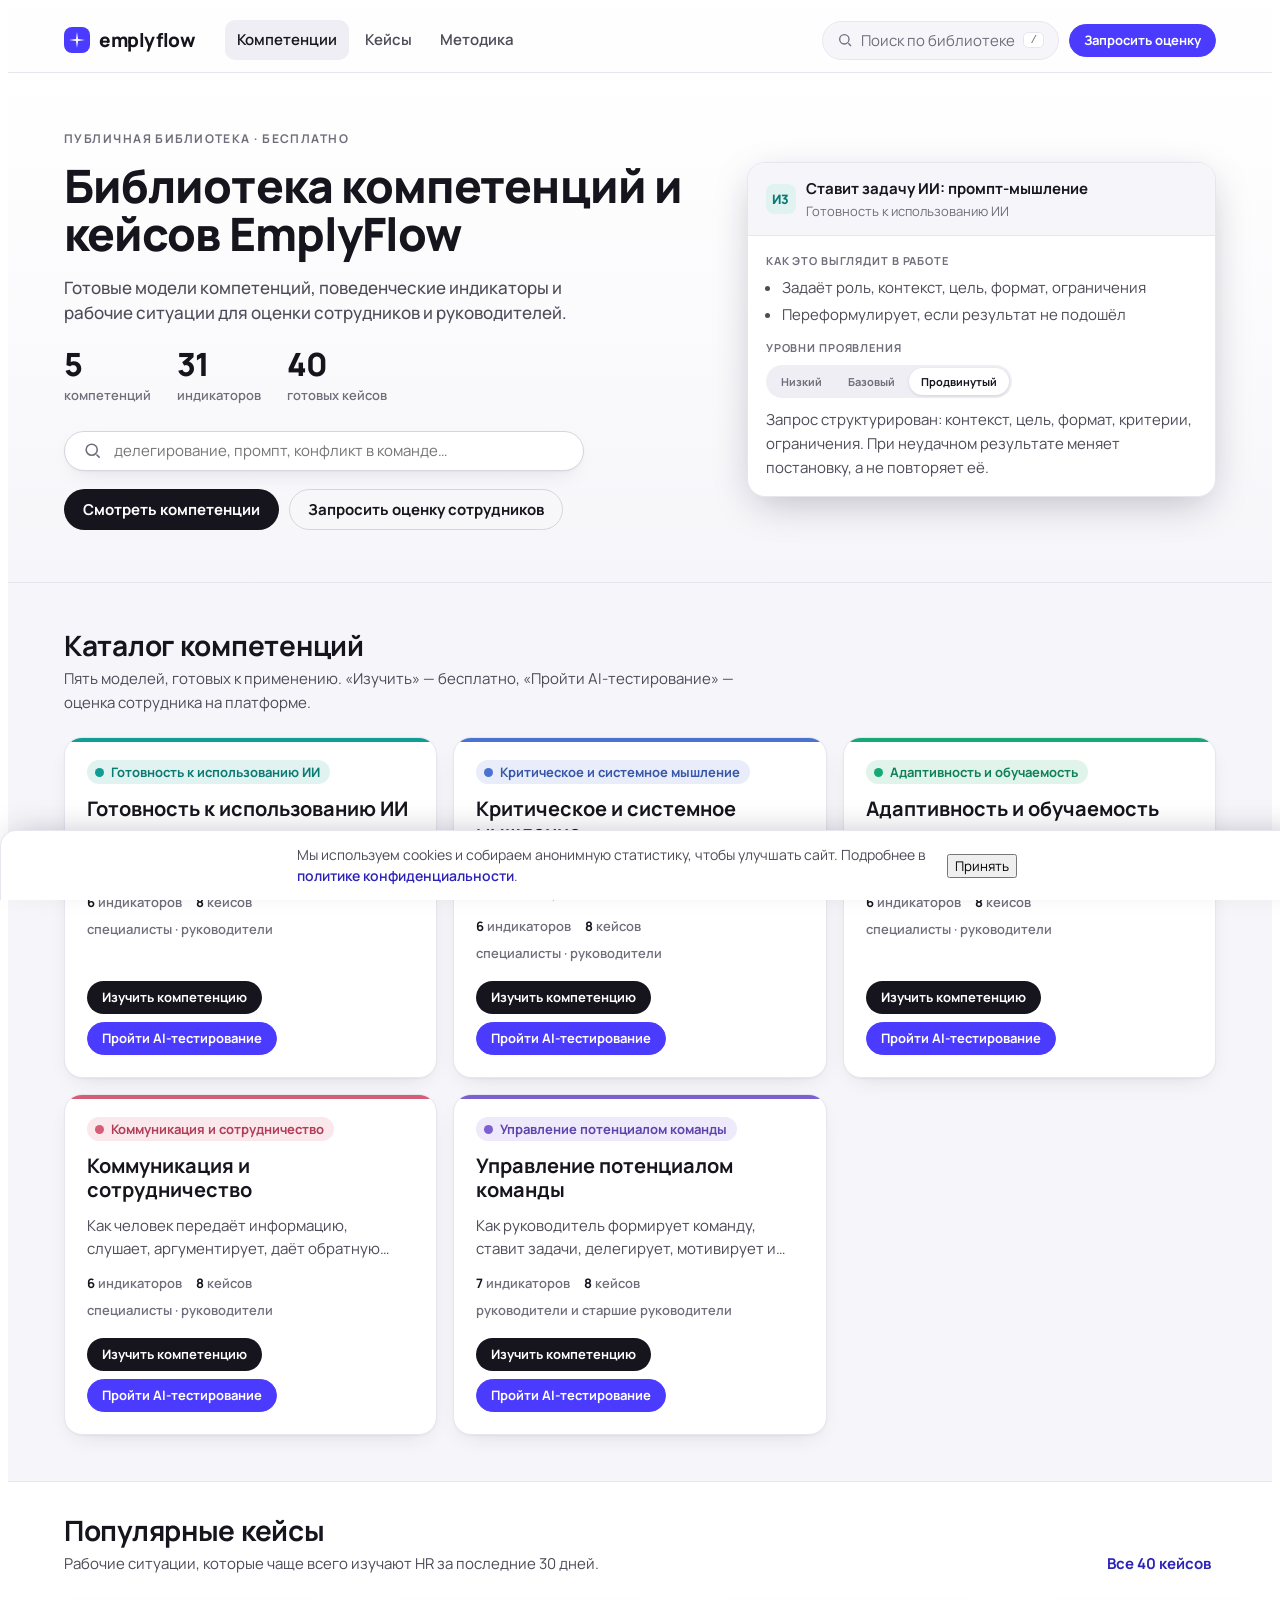
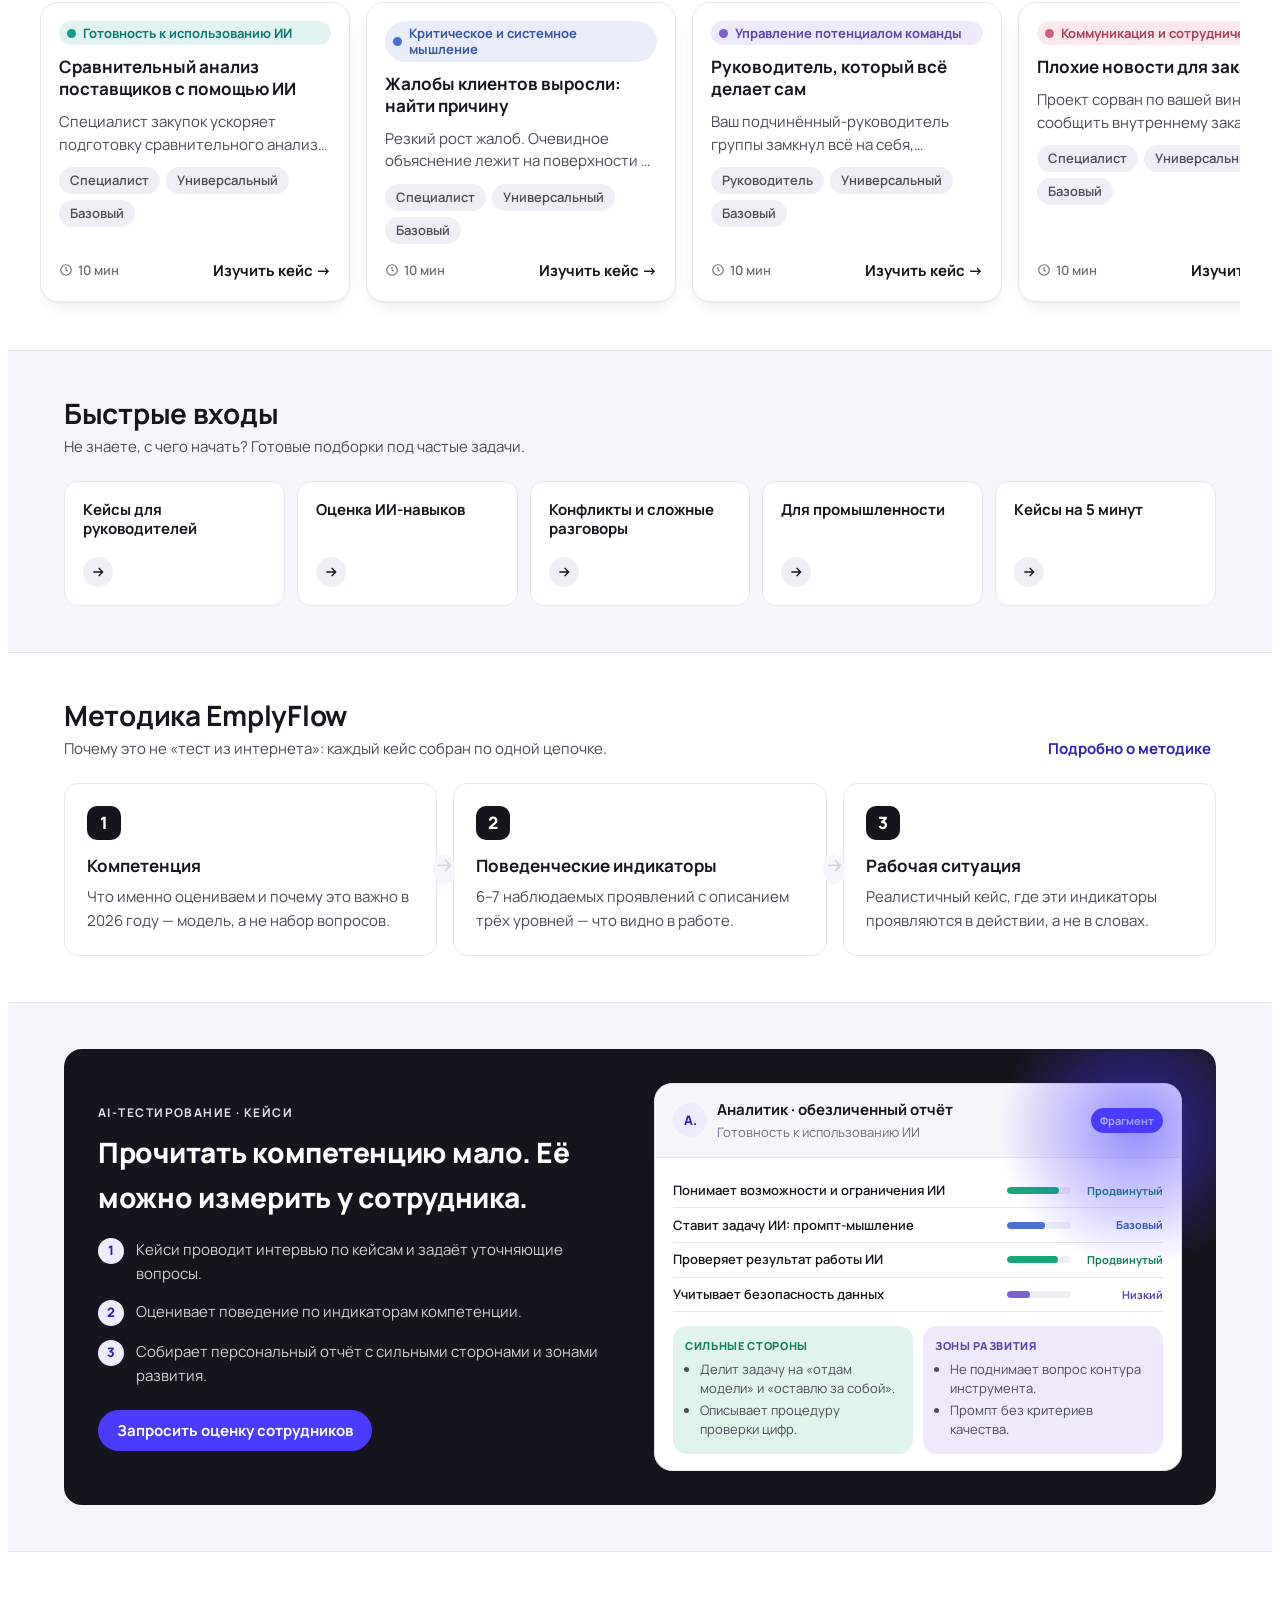
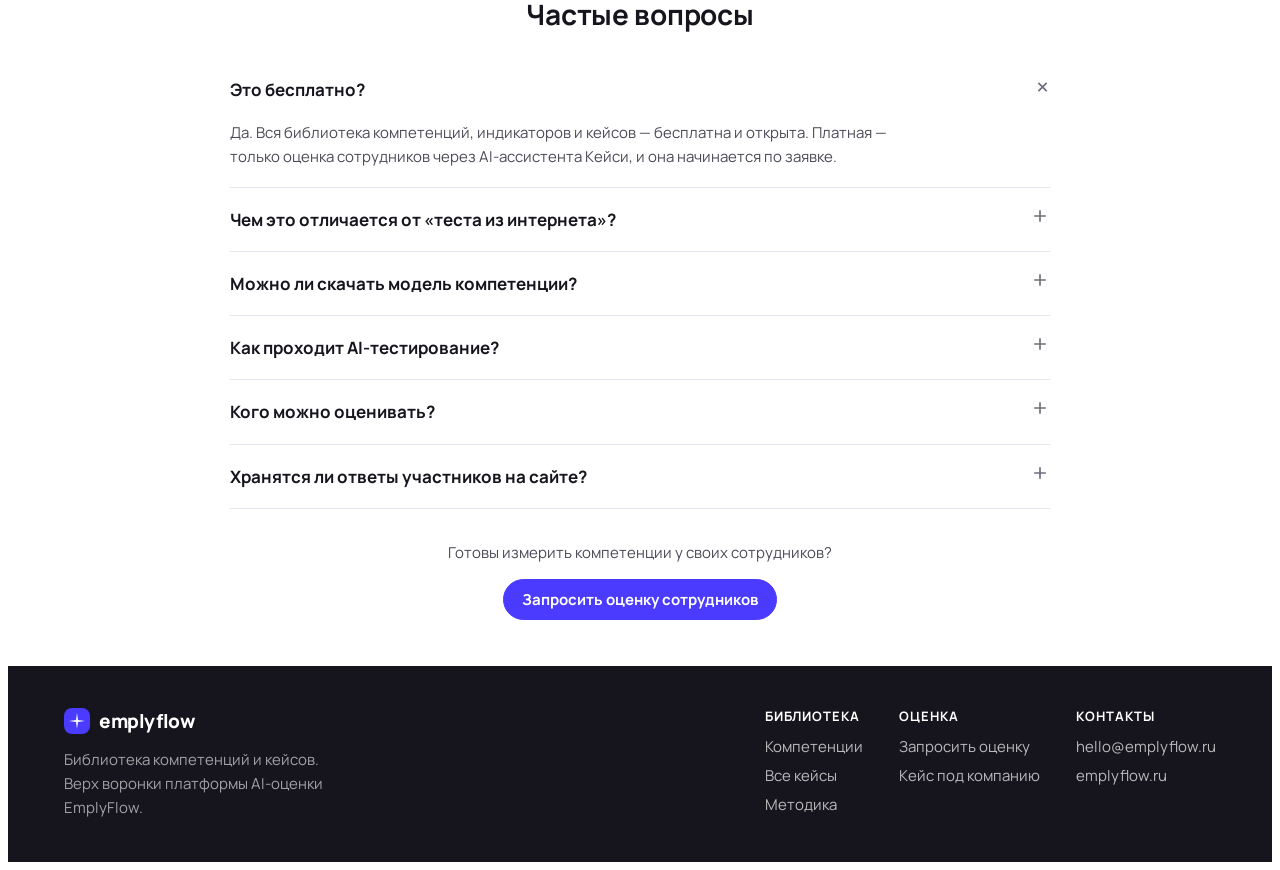
==== commit 1f62b3ce: "fix: methodology mobile layout and simpler cookie bar - Stack open/platform cards and CTA on narrow " ====
--- a/EmplyFlow-Competency-Hub.html
+++ b/EmplyFlow-Competency-Hub.html
@@ -348,9 +348,12 @@
 #efhub .ccase-empty{padding:26px;text-align:center;border:1px dashed var(--line-strong);border-radius:var(--r-md);color:var(--ink-2);font-size:var(--f-sm)}
 
 /* inline commercial */
-#efhub .cta-inline{display:flex;align-items:center;justify-content:space-between;gap:20px;flex-wrap:wrap;background:var(--accent-tint);border:1px solid #d9d6ff;border-radius:var(--r-md);padding:20px 24px}
-#efhub .cta-inline .txt{font-weight:700;color:var(--accent-ink)}
+#efhub .cta-inline{display:flex;align-items:center;justify-content:space-between;gap:20px;flex-wrap:wrap;background:var(--accent-tint);border:1px solid #d9d6ff;border-radius:var(--r-md);padding:20px 24px;min-width:0;max-width:100%;box-sizing:border-box}
+#efhub .cta-inline .txt{font-weight:700;color:var(--accent-ink);min-width:0;flex:1 1 220px}
 #efhub .cta-inline .txt span{display:block;font-weight:500;color:var(--ink-2);font-size:var(--f-sm)}
+#efhub .cta-inline .btn{flex:none;max-width:100%}
+#efhub .code-demo{display:grid;grid-template-columns:minmax(0,1fr) minmax(0,1fr);gap:16px;min-width:0;width:100%}
+#efhub .code-demo > *{min-width:0;max-width:100%;box-sizing:border-box;overflow-wrap:anywhere}
 
 /* sticky TOC */
 #efhub .toc{position:sticky;top:76px}
@@ -588,6 +591,7 @@
   #efhub .method{grid-template-columns:1fr}
   #efhub .mstep .arrow{display:none}
   #efhub .ai-2col{grid-template-columns:1fr;gap:20px}
+  #efhub .code-demo{grid-template-columns:1fr}
   #efhub .report__bar{padding:12px 16px}
   #efhub .report__body{padding:12px 16px}
   #efhub .rrow{grid-template-columns:1fr;gap:6px;padding:10px 0}
@@ -633,6 +637,10 @@
   #efhub .cta h3{font-size:var(--f-h3);max-width:none;overflow-wrap:anywhere}
   #efhub .ai-2col{gap:18px}
   #efhub .cta .btn{width:100%}
+  #efhub .code-demo{grid-template-columns:1fr;gap:12px}
+  #efhub .cta-inline{flex-direction:column;align-items:stretch;gap:14px;padding:16px}
+  #efhub .cta-inline .txt{flex:none}
+  #efhub .cta-inline .btn{width:100%}
   #efhub .frow{grid-template-columns:1fr}
   #efhub .modal{width:100%;max-height:min(92vh,920px);display:flex;flex-direction:column;margin:auto 0 0;border-radius:18px 18px 0 0}
   #efhub .backdrop{padding:0;align-items:flex-end}
@@ -666,17 +674,20 @@
   #efhub .btn{padding:11px 14px}
 }
 
-/* ---- analytics consent ---- */
-#efConsent{position:fixed;left:16px;right:16px;bottom:16px;z-index:90;display:none;pointer-events:none}
+/* ---- analytics consent (bottom bar, outside #efhub) ---- */
+#efConsent{position:fixed;left:0;right:0;bottom:0;z-index:95;display:none;pointer-events:none;padding:0;margin:0}
 #efConsent.on{display:block}
-#efConsent .efConsent__card{pointer-events:auto;max-width:560px;margin:0 auto;background:#fff;border:1px solid var(--line);border-radius:var(--r-lg);box-shadow:var(--shadow-pop);padding:16px 18px;transform:translateY(12px);opacity:0;transition:transform .28s var(--ease),opacity .28s var(--ease)}
-#efConsent.on .efConsent__card{transform:translateY(0);opacity:1}
-#efConsent p{margin:0 0 12px;font-size:var(--f-sm);color:var(--ink-2);line-height:1.45}
-#efConsent a{color:var(--accent-ink);font-weight:600}
-#efConsent .efConsent__actions{display:flex;flex-wrap:wrap;gap:8px}
+#efConsent .efConsent__card{pointer-events:auto;width:100%;max-width:none;margin:0;background:#fff;border:1px solid #e6e6ee;border-bottom:none;border-radius:16px 16px 0 0;box-shadow:0 -8px 32px -12px rgba(20,18,45,.28);padding:14px 16px calc(14px + env(safe-area-inset-bottom));transform:translateY(110%);opacity:1;transition:transform .28s cubic-bezier(.2,.7,.2,1)}
+#efConsent.on .efConsent__card{transform:translateY(0)}
+#efConsent .efConsent__in{max-width:720px;margin:0 auto;display:flex;align-items:center;justify-content:space-between;gap:14px;flex-wrap:wrap}
+#efConsent p{margin:0;flex:1 1 220px;font-size:14px;color:#4c4b57;line-height:1.45;font-family:'Manrope',system-ui,-apple-system,'Segoe UI',sans-serif}
+#efConsent a{color:#2c22b8;font-weight:600;text-decoration:none}
+#efConsent .efConsent__actions{display:flex;flex:none}
+#efConsent .efConsent__actions .btn{font-family:'Manrope',system-ui,-apple-system,'Segoe UI',sans-serif}
 @media(max-width:680px){
-  #efConsent{left:12px;right:12px;bottom:calc(84px + env(safe-area-inset-bottom))}
-  #efConsent .efConsent__actions .btn{flex:1 1 auto}
+  #efConsent{bottom:0}
+  #efConsent .efConsent__in{flex-direction:column;align-items:stretch;gap:12px}
+  #efConsent .efConsent__actions .btn{width:100%}
 }
 </style>
 </head>
@@ -758,21 +769,22 @@
   <div class="backdrop" id="leadBackdrop"><div class="modal" role="dialog" aria-modal="true" aria-label="Заявка на AI-тестирование" id="leadModal"></div></div>
   <div class="toast" id="toast"></div>
 
-  <!-- ANALYTICS CONSENT -->
-  <div id="efConsent" hidden role="dialog" aria-label="Согласие на аналитику">
+</div>
+
+  <!-- ANALYTICS CONSENT (viewport-fixed bottom bar) -->
+  <div id="efConsent" hidden role="dialog" aria-label="Cookies">
     <div class="efConsent__card">
-      <p>Мы собираем обезличенную аналитику: какие разделы смотрят, поиск, фильтры и заявки — чтобы развивать библиотеку под реальный спрос. Подробнее в <a href="https://emplyflow.ru/privacy" target="_blank" rel="noopener noreferrer">политике конфиденциальности</a>.</p>
-      <div class="efConsent__actions">
-        <button type="button" class="btn btn--accent btn--sm" data-consent="grant">Принять</button>
-        <button type="button" class="btn btn--ghost btn--sm" data-consent="deny">Только необходимые</button>
+      <div class="efConsent__in">
+        <p>Мы используем cookies и собираем анонимную статистику, чтобы улучшать сайт. Подробнее в <a href="https://emplyflow.ru/privacy" target="_blank" rel="noopener noreferrer">политике конфиденциальности</a>.</p>
+        <div class="efConsent__actions">
+          <button type="button" class="btn btn--accent btn--sm" data-consent="grant">Принять</button>
+        </div>
       </div>
     </div>
   </div>
 
-</div>
-
 <script>window.HUB_LEAD_ENDPOINT='https://script.google.com/macros/s/AKfycbwPSsRtsDOqa1U-d65K_bEtECTYT7F1RHJgwEvnZLSs83N_Fc0ZXfZaB3zljpsr9w-H/exec';</script>
-<script>window.HUB_ANALYTICS_ENDPOINT='';</script>
+<script>window.HUB_ANALYTICS_ENDPOINT='https://script.google.com/macros/s/AKfycbypUVgHUZR8PHjbrEtCsL54hP72ZooA28AmuXIcJv0ZmDWdct6tO5KOB6fWH6cb2Jaa/exec';</script>
 <script src="hub-analytics.js"></script>
 <script>
 /* ====== ВСТРОЕННЫЕ ДАННЫЕ (window.HUB_DATA). Правьте контент здесь. ====== */
@@ -1480,7 +1492,7 @@
         +'<h3 class="h3">Под такой набор фильтров кейса пока нет</h3>'
         +'<p>Мы собираем библиотеку под реальные запросы. Опишите вашу ситуацию — методологи EmplyFlow подготовят кейс под вашу компанию и роль.</p>'
         +'<div class="acts"><button class="btn btn--ghost btn--sm" data-clearall>Сбросить фильтры</button><button class="btn btn--accent btn--sm" data-lead=\'{"source":"catalog_zero"}\'>Запросить кейс под компанию</button></div></div>';
-      haTrack('catalog_zero_results',{active_filters:JSON.parse(JSON.stringify(catState)),sort:catSort});
+      if(activeCount()>0) haTrack('catalog_zero_results',{active_filters:JSON.parse(JSON.stringify(catState)),sort:catSort});
     } else grid.innerHTML=out.map(caseCard).join('');
     // sync desktop panel + counts
     var fp=document.getElementById('fpanelCard'); if(fp)fp.querySelector('.fgrps').innerHTML=fPanelHTML();
@@ -1584,7 +1596,7 @@
         +'</ul></div>'
         +'<div class="cblock"><h2 class="h2">Что открыто, а что остаётся на платформе</h2>'
           +'<p class="muted sm" style="margin-bottom:16px">Публичная библиотека намеренно не содержит того, что сломало бы валидность оценки. Всё «закрытое» физически отсутствует в этой библиотеке.</p>'
-          +'<div class="code-demo" style="display:grid;grid-template-columns:1fr 1fr;gap:16px">'
+          +'<div class="code-demo">'
             +'<div style="padding:18px;border-radius:var(--r-md);border:1px solid var(--line);background:#fff"><div class="eyebrow" style="color:var(--k-adapt-ink);margin-bottom:10px">Открыто в библиотеке</div><ul style="margin:0;padding-left:18px;color:var(--ink-2);font-size:var(--f-sm)">'+pub.map(function(x){return '<li style="margin-bottom:6px">'+esc(x)+'</li>';}).join('')+'</ul></div>'
             +'<div style="padding:18px;border-radius:var(--r-md);border:1px solid #e6d6da;background:var(--k-comm-tint)"><div class="eyebrow" style="color:var(--k-comm-ink);margin-bottom:10px">Только на платформе</div><ul style="margin:0;padding-left:18px;color:var(--k-comm-ink);font-size:var(--f-sm)">'+priv.map(function(x){return '<li style="margin-bottom:6px">'+esc(x)+'</li>';}).join('')+'</ul></div>'
           +'</div></div>'
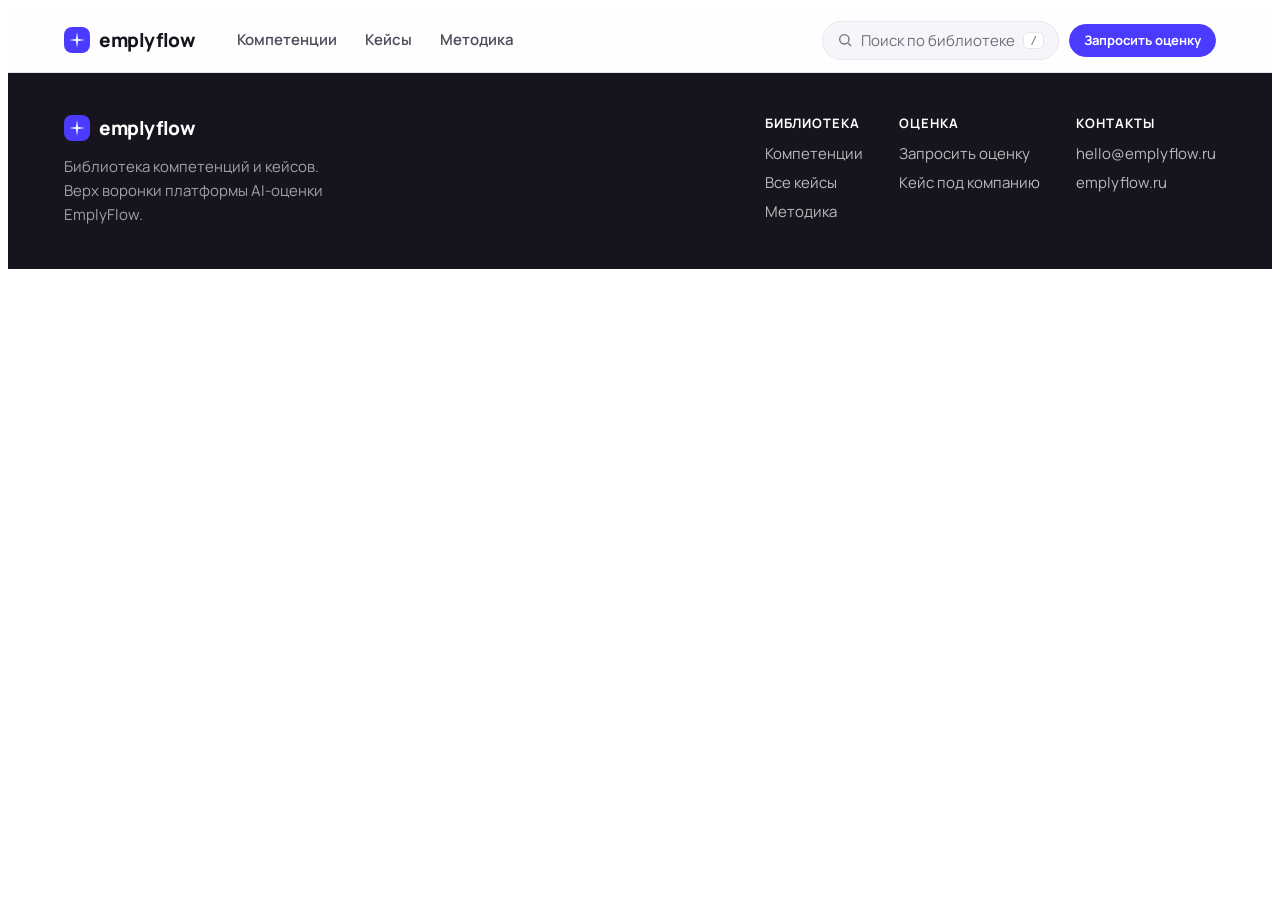
==== commit 7ffcacfc: "feat: move Hub to emplyflow.ru/hub with path URLs and prerender Replace hash routing with History AP" ====
--- a/EmplyFlow-Competency-Hub.html
+++ b/EmplyFlow-Competency-Hub.html
@@ -1,13 +1,9 @@
 <!DOCTYPE html>
 <!-- ============================================================================
-  EmplyFlow Competency Hub — SPA (hash-routing, vanilla HTML/CSS/JS)
+  EmplyFlow Competency Hub — path routing under /hub/ (History API)
   ----------------------------------------------------------------------------
-  КАК ВСТАВИТЬ В TILDA (финальная версия — один файл):
-    Блок «HTML-код» (T123), на всю ширину контейнера. Весь код (CSS+JS+данные)
-    будет встроен в один файл — без внешних зависимостей, кроме шрифта Manrope
-    (Google Fonts). Роутинг — через hash (#/…), сервер настраивать не нужно.
-  ГДЕ ПРАВИТЬ КОНТЕНТ: объект window.HUB_DATA (в финале — в <script> в начале).
-  SEO / вынос на отдельные страницы Tilda: см. комментарии [SEO] и [REUSE] ниже.
+  Контент: hub-data.js (window.HUB_DATA). Публичный URL: https://emplyflow.ru/hub/
+  Prerender: node scripts/prerender-hub.mjs
   ============================================================================ -->
 <html lang="ru">
 <head>
@@ -15,6 +11,13 @@
 <meta name="viewport" content="width=device-width, initial-scale=1">
 <title>Библиотека компетенций и кейсов EmplyFlow</title>
 <meta name="description" content="Готовые модели компетенций, поведенческие индикаторы и рабочие ситуации для оценки сотрудников и руководителей.">
+<link rel="canonical" href="https://emplyflow.ru/hub/">
+<meta property="og:type" content="website">
+<meta property="og:site_name" content="EmplyFlow Hub">
+<meta property="og:url" content="https://emplyflow.ru/hub/">
+<meta property="og:title" content="Библиотека компетенций и кейсов EmplyFlow">
+<meta property="og:description" content="Готовые модели компетенций, поведенческие индикаторы и рабочие ситуации для оценки сотрудников и руководителей.">
+<meta name="twitter:card" content="summary_large_image">
 <link rel="preconnect" href="https://fonts.googleapis.com">
 <link rel="preconnect" href="https://fonts.gstatic.com" crossorigin>
 <link href="https://fonts.googleapis.com/css2?family=Manrope:wght@400;500;600;700;800&display=swap" rel="stylesheet">
@@ -696,11 +699,11 @@
   <!-- NAV -->
   <nav class="nav">
     <div class="nav__in">
-      <a class="brand" href="#/competencies"><span class="mk"><svg viewBox="0 0 24 24" fill="currentColor"><path d="M12 0L13.5 10.5 24 12 13.5 13.5 12 24 10.5 13.5 0 12 10.5 10.5z"/></svg></span>emplyflow</a>
+      <a class="brand" href="/hub/"><span class="mk"><svg viewBox="0 0 24 24" fill="currentColor"><path d="M12 0L13.5 10.5 24 12 13.5 13.5 12 24 10.5 13.5 0 12 10.5 10.5z"/></svg></span>emplyflow</a>
       <div class="nav__links" id="navLinks">
-        <a href="#/competencies" data-nav="competencies">Компетенции</a>
-        <a href="#/cases" data-nav="cases">Кейсы</a>
-        <a href="#/competencies/methodology" data-nav="methodology">Методика</a>
+        <a href="/hub/" data-nav="competencies">Компетенции</a>
+        <a href="/hub/cases" data-nav="cases">Кейсы</a>
+        <a href="/hub/methodology" data-nav="methodology">Методика</a>
       </div>
       <div class="nav__right">
         <button class="nav__search" id="searchTrigger" aria-label="Поиск">
@@ -718,13 +721,13 @@
     <div class="mnav__bg" data-mnavclose></div>
     <div class="mnav__panel" role="dialog" aria-label="Меню">
       <div class="mnav__top">
-        <a class="brand" href="#/competencies" data-mnavclose><span class="mk"><svg viewBox="0 0 24 24" fill="currentColor"><path d="M12 0L13.5 10.5 24 12 13.5 13.5 12 24 10.5 13.5 0 12 10.5 10.5z"/></svg></span>emplyflow</a>
+        <a class="brand" href="/hub/" data-mnavclose><span class="mk"><svg viewBox="0 0 24 24" fill="currentColor"><path d="M12 0L13.5 10.5 24 12 13.5 13.5 12 24 10.5 13.5 0 12 10.5 10.5z"/></svg></span>emplyflow</a>
         <button class="mnav__x" data-mnavclose aria-label="Закрыть"><svg viewBox="0 0 24 24" width="16" height="16" fill="none" stroke="currentColor" stroke-width="2"><path d="M6 6l12 12M18 6L6 18"/></svg></button>
       </div>
       <div class="mnav__links" id="mnavLinks">
-        <a href="#/competencies" data-nav="competencies" data-mnavclose>Компетенции</a>
-        <a href="#/cases" data-nav="cases" data-mnavclose>Кейсы</a>
-        <a href="#/competencies/methodology" data-nav="methodology" data-mnavclose>Методика</a>
+        <a href="/hub/" data-nav="competencies" data-mnavclose>Компетенции</a>
+        <a href="/hub/cases" data-nav="cases" data-mnavclose>Кейсы</a>
+        <a href="/hub/methodology" data-nav="methodology" data-mnavclose>Методика</a>
       </div>
       <div class="mnav__actions">
         <button class="btn btn--ghost btn--block" id="mnavSearch"><svg viewBox="0 0 24 24" width="17" height="17" fill="none" stroke="currentColor" stroke-width="2"><circle cx="11" cy="11" r="7"/><path d="M21 21l-4-4"/></svg>Поиск по библиотеке</button>
@@ -739,11 +742,11 @@
   <footer class="foot">
     <div class="wrap foot__in">
       <div style="max-width:280px">
-        <a class="brand" href="#/competencies" style="margin-bottom:12px"><span class="mk"><svg viewBox="0 0 24 24" fill="currentColor"><path d="M12 0L13.5 10.5 24 12 13.5 13.5 12 24 10.5 13.5 0 12 10.5 10.5z"/></svg></span>emplyflow</a>
+        <a class="brand" href="/hub/" style="margin-bottom:12px"><span class="mk"><svg viewBox="0 0 24 24" fill="currentColor"><path d="M12 0L13.5 10.5 24 12 13.5 13.5 12 24 10.5 13.5 0 12 10.5 10.5z"/></svg></span>emplyflow</a>
         <p class="sm" style="color:rgba(255,255,255,.6)">Библиотека компетенций и кейсов. Верх воронки платформы AI-оценки EmplyFlow.</p>
       </div>
       <div class="foot__nav">
-        <div><b>Библиотека</b><a href="#/competencies">Компетенции</a><a href="#/cases">Все кейсы</a><a href="#/competencies/methodology">Методика</a></div>
+        <div><b>Библиотека</b><a href="/hub/">Компетенции</a><a href="/hub/cases">Все кейсы</a><a href="/hub/methodology">Методика</a></div>
         <div><b>Оценка</b><a data-lead='{"source":"footer"}'>Запросить оценку</a><a data-lead='{"source":"footer_custom"}'>Кейс под компанию</a></div>
         <div><b>Контакты</b><a href="mailto:hello@emplyflow.ru">hello@emplyflow.ru</a><a href="https://emplyflow.ru" target="_blank" rel="noopener">emplyflow.ru</a></div>
       </div>
@@ -785,361 +788,8 @@
 
 <script>window.HUB_LEAD_ENDPOINT='https://script.google.com/macros/s/AKfycbwPSsRtsDOqa1U-d65K_bEtECTYT7F1RHJgwEvnZLSs83N_Fc0ZXfZaB3zljpsr9w-H/exec';</script>
 <script>window.HUB_ANALYTICS_ENDPOINT='https://script.google.com/macros/s/AKfycbypUVgHUZR8PHjbrEtCsL54hP72ZooA28AmuXIcJv0ZmDWdct6tO5KOB6fWH6cb2Jaa/exec';</script>
-<script src="hub-analytics.js"></script>
-<script>
-/* ====== ВСТРОЕННЫЕ ДАННЫЕ (window.HUB_DATA). Правьте контент здесь. ====== */
-/* ============================================================================
-   EmplyFlow Competency Hub — DATA (public whitelisted fields ONLY)
-   ----------------------------------------------------------------------------
-   ГДЕ ПРАВИТЬ КОНТЕНТ: этот объект. Легко выносится в БД/CMS позже.
-   ВАЖНО (безопасность): здесь НЕТ и не должно быть весов, шкал, правил расчёта
-   баллов, эталонных ответов, красных флагов, llm_case_text, лимитов вопросов,
-   таймеров, системных промптов. Только публичные поля контентной модели.
-   ============================================================================ */
-window.HUB_DATA = {
-  stats: { competencies: 5, indicators: 31, cases: 40 },
-
-  /* ---- фильтры каталога (порядок = порядок отображения) ---- */
-  filters: {
-    role:     [ ["spec","Специалист"], ["head","Руководитель"], ["senior","Старший руководитель"] ],
-    industry: [ ["universal","Универсальный"], ["it","IT и цифровые продукты"], ["industry","Промышленность"], ["retail","Ритейл"], ["finance","Финансовые услуги"], ["prof","Профессиональные услуги"], ["gov","Госсектор"] ],
-    difficulty:[ ["base","Базовый"], ["adv","Продвинутый"], ["expert","Экспертный"] ],
-    situation:[ ["individual","Индивидуальная задача"], ["colleagues","Взаимодействие с коллегами"], ["manage","Управление сотрудником"], ["conflict","Конфликт"], ["decision","Принятие решения"], ["data","Работа с данными"], ["change","Внедрение изменений"], ["crisis","Кризис"], ["ethics","Этическая дилемма"] ],
-    format:   [ ["open","Открытый ситуационный"], ["choice","Выбор из решений"], ["error","Анализ ошибки"], ["plan","План действий"], ["role","Ролевая ситуация"], ["doc","Создание документа или промпта"] ],
-    duration: [ ["5","5 минут"], ["10","10 минут"], ["15","15 минут"] ]
-  },
-
-  /* ---- 5 компетенций (ai-readiness — целиком; остальные — карточка) ---- */
-  competencies: [
-    {
-      id:"ai-readiness", color:"ai", platform:29,
-      title:"Готовность к использованию ИИ",
-      subtitle:"Проверяет, насколько человек умеет выбирать AI-инструменты, ставить им задачи, проверять результаты и учитывать риски.",
-      short:"Умеет ли человек выбирать AI-инструменты, ставить им задачи, проверять результаты и учитывать риски.",
-      roles:"специалисты · руководители", indicatorCount:6, caseCount:8,
-      full:"Способность применять ИИ в работе так, чтобы это давало реальный выигрыш, а не создавало новую категорию ошибок. Компетенция не про знание конкретных сервисов и не про технический бэкграунд — она про то, где человек проводит границу между тем, что можно отдать модели, и тем, что остаётся за ним.",
-      why:[
-        "Разрыв внутри одной должности стал больше, чем разрыв между должностями: два аналитика с одинаковым опытом дают несопоставимую производительность в зависимости от того, как они работают с ИИ.",
-        "Основной риск — не в том, что сотрудник не использует ИИ, а в том, что он использует его без проверки. Некритичное доверие к модели переносит ошибку прямо в отчёт руководству.",
-        "Резюме и самооценка здесь не работают: «уверенно владею ИИ» пишут все. Наблюдаемое поведение в кейсе — единственный источник правды."
-      ],
-      applies:["Подбор","Оценка действующих сотрудников","Кадровый резерв","Performance Review","Определение зон развития","ИПР","Оценка цифровой зрелости"],
-      indicators:[
-        { n:"И1", title:"Понимает возможности и ограничения ИИ",
-          short:"Различает задачи, где ИИ даёт выигрыш, и где его применение бессмысленно или опасно.",
-          desc:"Различает задачи, где ИИ даёт выигрыш, и задачи, где его применение бессмысленно или опасно. Называет конкретные ограничения, а не общие слова про «галлюцинации».",
-          behaviour:["Разделяет этапы задачи на «отдам модели» и «сделаю сам»","Называет конкретные риски применительно к своей задаче","Отказывается использовать ИИ там, где цена ошибки высока, и объясняет почему"],
-          work:"Решение о том, что автоматизировать в своём процессе.",
-          levels:{ low:"Относится к ИИ как к универсальному решению либо отвергает его целиком. Не выделяет этапы, которые нельзя передавать модели. Риски называет общими фразами или не называет.",
-                   base:"Частично разделяет задачи между собой и ИИ, но без детализации. Упоминает отдельные ограничения (ошибки, необходимость проверки), не раскрывая, как именно они проявятся в его задаче.",
-                   adv:"Чётко разделяет: ИИ — обработка, черновики, варианты; человек — интерпретация, решение, ответственность. Называет ограничения применительно к конкретной ситуации и объясняет, чем именно рискует, если их проигнорировать." } },
-        { n:"И2", title:"Осознанно выбирает AI-инструменты",
-          short:"Подбирает инструмент под тип задачи, а не использует один и тот же для всего.",
-          desc:"Подбирает инструмент под тип задачи, а не использует один и тот же для всего.",
-          behaviour:["Объясняет, почему именно этот инструмент","Комбинирует несколько инструментов в цепочку","Понимает, чем инструменты отличаются друг от друга"],
-          work:"Выстраивание личного рабочего процесса, выбор инструментов для команды.",
-          levels:{ low:"Использует один инструмент для большинства задач независимо от их типа. Применение поверхностное: генерация текста и общих идей. Логика выбора отсутствует.",
-                   base:"Понимает, что разные инструменты решают разные задачи, может назвать несколько и их назначение. Выбор частично шаблонный, зависит от привычки, не выстраивается в цепочку.",
-                   adv:"Выбирает инструмент под задачу и объясняет почему. Комбинирует инструменты в рабочую цепочку. Использует ИИ не только для текста, но и для анализа, структурирования, проверки гипотез." } },
-        { n:"И3", title:"Ставит задачу ИИ: промпт-мышление",
-          short:"Формулирует запрос так, что модель получает достаточно информации для качественного результата.",
-          desc:"Формулирует запрос так, что модель получает достаточно информации для качественного результата.",
-          behaviour:["Задаёт роль, контекст, цель, формат, ограничения","Уточняет и переформулирует, если результат не подошёл","Думает о структуре запроса до его отправки"],
-          work:"Любая работа с LLM; постановка задач вообще — навык переносится.",
-          levels:{ low:"Общий запрос без контекста и структуры. Не указаны цель, формат результата, приоритеты, ограничения. Получив плохой ответ, делает вывод, что «ИИ не работает».",
-                   base:"В запросе есть описание задачи и отдельные требования (краткость, формат списка), но контекст, критерии качества или структура заданы неполно. Возможны неоднозначности.",
-                   adv:"Запрос структурирован: контекст, цель, ожидаемый формат, приоритеты, критерии, ограничения. При неудовлетворительном результате меняет постановку, а не повторяет её." } },
-        { n:"И4", title:"Проверяет результат работы ИИ",
-          short:"Не принимает вывод модели на веру, имеет понятный способ верификации.",
-          desc:"Не принимает вывод модели на веру, имеет понятный способ верификации.",
-          behaviour:["Сверяет цифры с первоисточником","Проверяет ссылки и факты","Ищет, где ответ может быть правдоподобным, но неверным","Знает, что именно проверяет в первую очередь"],
-          work:"Подготовка отчётов, аналитики, документов, презентаций для руководства.",
-          levels:{ low:"Не описывает проверку либо ограничивается словами «перечитаю». Готов передать результат дальше в том виде, в котором его выдала модель.",
-                   base:"Проверку упоминает, но поверхностно: «сверю с данными», без указания, с какими и как. Проверяет то, что бросается в глаза, а не то, что критично.",
-                   adv:"Описывает конкретную процедуру: что именно сверяет, с каким источником, что перепроверяет в первую очередь, какая ошибка была бы самой дорогой. Отделяет проверяемые факты от интерпретаций." } },
-        { n:"И5", title:"Учитывает безопасность и конфиденциальность данных",
-          short:"Понимает, какие данные нельзя передавать во внешние сервисы, и действует соответственно.",
-          desc:"Понимает, какие данные нельзя передавать во внешние сервисы, и действует соответственно.",
-          behaviour:["Задаёт вопрос о контуре инструмента до его использования","Обезличивает данные","Знает про внутренние политики","Отказывается от удобного решения, когда оно небезопасно"],
-          work:"Работа с персональными данными, коммерческой тайной, клиентской и производственной информацией.",
-          levels:{ low:"Не поднимает тему данных вообще. Готов загрузить рабочие материалы в первый попавшийся публичный сервис.",
-                   base:"Обозначает вопрос безопасности формально: «конечно, надо соблюдать правила», без конкретики — какие данные, какой контур, что именно нельзя.",
-                   adv:"Различает типы данных и допустимые для них инструменты. Предлагает конкретные меры: обезличивание, внутренний контур, согласование с ИБ. Готов отказаться от более удобного инструмента ради безопасности и объясняет цену этого решения." } },
-        { n:"И6", title:"Встраивает ИИ в рабочий процесс",
-          short:"Превращает разовые эксперименты в устойчивую практику — свою или командную.",
-          desc:"Превращает разовые эксперименты в устойчивую практику — свою или командную.",
-          behaviour:["Описывает процесс «до» и «после»","Понимает, где именно сокращается время","Думает о переносимости решения на коллег","Оценивает результат"],
-          work:"Оптимизация процессов, повышение производительности подразделения.",
-          levels:{ low:"Применяет ИИ ситуативно, от случая к случаю. Не связывает использование с процессом и результатом.",
-                   base:"Использует ИИ на отдельных этапах работы, но целостную цепочку не выстраивает. Эффект оценивает интуитивно.",
-                   adv:"Перестраивает процесс целиком: понимает, какой этап сокращается и на сколько, как проверяется качество, что делать при сбое, как передать практику коллегам." } }
-      ],
-      related:["critical-thinking","adaptability"]
-    },
-
-    { id:"critical-thinking", color:"crit", platform:30, indicatorCount:6, caseCount:8,
-      title:"Критическое и системное мышление",
-      subtitle:"Проверяет, как человек работает с информацией: отделяет факты от мнений, находит причины, видит риски и принимает обоснованные решения.",
-      short:"Как человек работает с информацией: отделяет факты от мнений, находит причины, видит риски и решает.",
-      roles:"специалисты · руководители", related:["ai-readiness","communication"],
-      keywords:["анализ","логика","факты","причина","корневая причина","данные","риски","решение","гипотеза","аргумент","допущение","выводы"],
-      full:"Способность разобраться в ситуации до того, как начать действовать. В условиях, когда данных либо слишком мало, либо слишком много, и они противоречат друг другу, критическое мышление — это то, что отделяет решение от реакции.",
-      why:[
-        "Самые дорогие ошибки в компаниях — не ошибки исполнения, а ошибки диагноза: правильно решённая не та задача.",
-        "Компетенция становится критичнее по мере роста объёма машинно-сгенерированного контента: способность заметить правдоподобную неправду теперь нужна каждый день, а не раз в квартал.",
-        "Это лучший предиктор готовности к повышению: человек, который спрашивает «а откуда мы это знаем?», управляем и масштабируем."
-      ],
-      applies:["Подбор аналитиков и руководителей","Кадровый резерв","Оценка потенциала","Performance Review","ИПР"],
-      indicators:[
-        { n:"И1", title:"Работает с информацией и источниками", short:"Различает факт, интерпретацию и мнение. Спрашивает, откуда взялась цифра.", desc:"Различает факт, интерпретацию и мнение. Спрашивает, откуда взялась цифра.",
-          levels:{ low:"Принимает предоставленные данные как данность. Не задаёт вопросов об источнике, полноте, актуальности.", base:"Замечает очевидные пробелы в данных, но не проверяет то, что выглядит правдоподобно. Источник уточняет по подсказке, а не по инициативе.", adv:"С самого начала разделяет: что здесь факт, что интерпретация, чего не хватает. Уточняет происхождение ключевых цифр до того, как строить на них выводы." } },
-        { n:"И2", title:"Видит причинно-следственные связи", short:"Отличает причину от совпадения, доходит до корневой причины, а не останавливается на симптоме.", desc:"Отличает причину от совпадения, доходит до корневой причины, а не останавливается на симптоме.",
-          levels:{ low:"Принимает совпадение по времени за причину. Останавливается на первом правдоподобном объяснении.", base:"Строит цепочку из 1–2 шагов, часто в одном направлении. Альтернативные объяснения не рассматривает или упоминает формально.", adv:"Строит несколько версий причин, показывает, чем они отличаются по последствиям, и говорит, как проверить, какая верна. Доходит до причины, устранение которой снимает проблему, а не симптом." } },
-        { n:"И3", title:"Проверяет факты и предположения", short:"Осознаёт собственные допущения и делает их явными.", desc:"Осознаёт собственные допущения и делает их явными.",
-          levels:{ low:"Не выделяет допущения — принимает свои предположения за факты.", base:"Называет одно-два допущения, но не проверяет их и не оценивает, что будет, если они неверны.", adv:"Явно перечисляет допущения, ранжирует по критичности и предлагает способ проверить самые важные до того, как решение принято." } },
-        { n:"И4", title:"Работает с противоречивыми и неполными данными", short:"Не парализуется, но и не игнорирует противоречие.", desc:"Не парализуется, но и не игнорирует противоречие.",
-          levels:{ low:"Выбирает удобные данные и игнорирует те, что противоречат его версии. Либо отказывается принимать решение до получения «всех данных».", base:"Замечает противоречие, но разрешает его волевым выбором в пользу одной из сторон, не объясняя почему.", adv:"Формулирует, в чём именно противоречие, что оно означает, и принимает решение при неполных данных, обозначая, при каком условии решение будет пересмотрено." } },
-        { n:"И5", title:"Оценивает риски и последствия", short:"Просчитывает второй шаг: что произойдёт после того, как решение будет реализовано.", desc:"Просчитывает второй шаг: что произойдёт после того, как решение будет реализовано.",
-          levels:{ low:"Оценивает решение только по прямому эффекту. Побочные последствия не рассматривает.", base:"Называет очевидные риски, но без оценки вероятности и цены. План на случай, если риск реализуется, отсутствует.", adv:"Различает риски по вероятности и по цене, отделяет обратимые решения от необратимых, предлагает меры смягчения и точки, где решение можно откатить." } },
-        { n:"И6", title:"Формирует гипотезы и принимает обоснованные решения", short:"Может объяснить, почему выбрал именно этот вариант, и что заставило бы его передумать.", desc:"Может объяснить, почему выбрал именно этот вариант, и что заставило бы его передумать.",
-          levels:{ low:"Решение принимается по интуиции или по прецеденту, объяснить логику не может. Альтернативы не рассматривались.", base:"Рассматривает 2 варианта, выбирает один, аргументирует общими соображениями. Критерии выбора не сформулированы.", adv:"Формулирует критерии выбора до сравнения вариантов, сравнивает по ним, объясняет, какая информация изменила бы решение, и как проверит, что оно оказалось верным." } }
-      ] },
-
-    { id:"adaptability", color:"adapt", platform:31, indicatorCount:6, caseCount:8,
-      title:"Адаптивность и обучаемость",
-      subtitle:"Проверяет, как человек ведёт себя, когда правила меняются: осваивает новое, действует в неопределённости, использует обратную связь.",
-      short:"Как человек ведёт себя, когда правила меняются: осваивает новое, действует в неопределённости, использует обратную связь.",
-      roles:"специалисты · руководители", related:["ai-readiness","team-potential"],
-      keywords:["адаптивность","обучаемость","изменения","неопределённость","новый инструмент","обратная связь","перемены","гибкость","развитие","переобучение"],
-      full:"Не про «позитивное отношение к переменам» и не про энтузиазм. Про то, что человек фактически делает в первые недели после того, как привычный способ работы перестал работать.",
-      why:[
-        "Средний срок жизни рабочего инструмента сократился настолько, что нанимать «под текущий стек» стало проигрышной стратегией: через год стек другой.",
-        "Адаптивность — единственная компетенция, которая частично компенсирует нехватку остальных: обучаемый человек добирает недостающее.",
-        "В самооценке она завышена почти у всех. В кейсе видно сразу: человек описывает, что он изучит, или описывает, кого он попросит всё вернуть как было."
-      ],
-      applies:["Подбор","Оценка перед реорганизацией","Кадровый резерв","ИПР","Оценка готовности к смене роли"],
-      indicators:[
-        { n:"И1", title:"Реагирует на изменения конструктивно", short:"Работает в новых условиях, а не обсуждает, почему изменение неправильное.", desc:"Работает в новых условиях вместо того, чтобы обсуждать, почему изменение неправильное.",
-          levels:{ low:"Сопротивляется изменению или формально соглашается, продолжая работать по-старому. Обсуждает, почему изменение неправильное, вместо того чтобы работать в новых условиях.", base:"Принимает изменение, следует новым правилам, но действует реактивно: ждёт инструкций и не проявляет инициативы в перестройке своей работы.", adv:"Быстро переключается на новую логику, сам определяет, что в его работе теперь надо делать иначе, и берётся за это, не дожидаясь распоряжения. Помогает адаптироваться другим." } },
-        { n:"И2", title:"Действует в условиях неопределённости", short:"Начинает с того, что можно делать уже сейчас, не дожидаясь полной ясности.", desc:"Начинает с того, что можно делать уже сейчас, не дожидаясь полной ясности.",
-          levels:{ low:"Останавливается до получения полной ясности. Ждёт, когда «наверху решат».", base:"Начинает действовать, но по самому безопасному сценарию; не проверяет альтернативы, не готовит план на случай другого развития событий.", adv:"Выделяет то, что можно делать уже сейчас независимо от исхода, действует по этой части, а по остальному формулирует, какой информации ждёт и к какому сроку примет решение без неё." } },
-        { n:"И3", title:"Осваивает новые инструменты и подходы", short:"Разбирается в логике инструмента, а не заучивает шаги.", desc:"Разбирается в логике инструмента, а не заучивает последовательность шагов.",
-          levels:{ low:"Освоение начинает только по прямому требованию. Возвращается к привычному инструменту при первом затруднении.", base:"Осваивает новое по инструкции и обучению, в типовом сценарии справляется. За пределами инструкции нужна поддержка.", adv:"Осваивает самостоятельно, разбирается в логике инструмента, а не заучивает шаги. Быстро доходит до применимого результата и умеет объяснить инструмент коллегам." } },
-        { n:"И4", title:"Использует обратную связь", short:"Превращает обратную связь в план и проверяет, изменилось ли восприятие.", desc:"Превращает обратную связь в конкретный план и проверяет, изменилось ли восприятие.",
-          levels:{ low:"Обратную связь отвергает, оправдывается или обесценивает источник. Поведение не меняется.", base:"Обратную связь принимает и соглашается с ней, но переводит в конкретные изменения выборочно и не всегда доводит до результата.", adv:"Активно запрашивает обратную связь, уточняет её до конкретики, превращает в план и проверяет, изменилось ли восприятие. Способен принять неприятную обратную связь, не защищаясь." } },
-        { n:"И5", title:"Переносит опыт в новые ситуации", short:"Отделяет принцип (переносится) от обстоятельства (не переносится).", desc:"Отделяет в прошлом опыте принцип (переносится) от обстоятельства (не переносится).",
-          levels:{ low:"Действует по шаблону прошлой ситуации, не замечая, что контекст другой.", base:"Видит сходство ситуаций, использует прошлый опыт, но не адаптирует его под новые условия.", adv:"Выделяет, что в прошлом опыте — принцип (переносится), а что — обстоятельство (не переносится). Осознанно адаптирует подход и заранее называет, где он может не сработать." } },
-        { n:"И6", title:"Учится самостоятельно и перестраивает способ работы", short:"Регулярно проверяет свои способы работы на актуальность и измеряет эффект.", desc:"Регулярно проверяет свои способы работы на актуальность и измеряет эффект изменений.",
-          levels:{ low:"Обучение — только когда его организовали. Привычный способ работы не пересматривает.", base:"Учится, когда есть очевидная потребность. Меняет отдельные приёмы, но не пересобирает процесс.", adv:"Регулярно проверяет свои способы работы на актуальность, ставит себе учебные цели, отказывается от привычного приёма, если нашёл лучший, и измеряет эффект." } }
-      ] },
-
-    { id:"communication", color:"comm", platform:32, indicatorCount:6, caseCount:8,
-      title:"Коммуникация и сотрудничество",
-      subtitle:"Проверяет, как человек передаёт информацию, слушает, аргументирует, даёт обратную связь и договаривается о совместном результате.",
-      short:"Как человек передаёт информацию, слушает, аргументирует, даёт обратную связь и договаривается о результате.",
-      roles:"специалисты · руководители", related:["team-potential","critical-thinking"],
-      keywords:["коммуникация","переговоры","обратная связь","конфликт","аргументация","разногласие","смежники","сотрудничество","клиент","договорённость","сложный разговор"],
-      full:"Способность добиваться понимания и договорённости — с коллегами, смежниками, руководством и клиентами. Не «умение красиво говорить», а способность довести взаимодействие до результата, который стороны одинаково понимают.",
-      why:[
-        "Большая часть потерь в кросс-функциональных проектах — не технические, а коммуникационные: две команды сделали работу, исходя из разного понимания одной задачи.",
-        "Компетенция плохо диагностируется на собеседовании: обаятельный кандидат кажется отличным коммуникатором, пока не доходит до сложного разговора.",
-        "Она напрямую предсказывает, справится ли специалист с ролью руководителя."
-      ],
-      applies:["Подбор","Performance Review","Кадровый резерв","Оценка перед назначением на руководящую роль","ИПР","Оценка клиентских ролей"],
-      indicators:[
-        { n:"И1", title:"Передаёт информацию структурированно", short:"Начинает с главного и выбирает уровень подробности под аудиторию.", desc:"Начинает с главного и выбирает уровень подробности под аудиторию.",
-          levels:{ low:"Излагает поток фактов без структуры и без вывода. Слушателю приходится самому реконструировать смысл.", base:"Сообщение структурировано, но не адаптировано под аудиторию: одинаково говорит с экспертом и с заказчиком, использует термины без пояснения.", adv:"Начинает с главного, отделяет вывод от деталей, выбирает уровень подробности под аудиторию и явно обозначает, чего ждёт от собеседника." } },
-        { n:"И2", title:"Слушает и проверяет понимание", short:"Проверяет, правильно ли понял, и фиксирует договорённости.", desc:"Проверяет, правильно ли понял, и фиксирует договорённости.",
-          levels:{ low:"Не проверяет, правильно ли понял. Отвечает на то, что предполагал услышать, а не на сказанное.", base:"Иногда переспрашивает и резюмирует, но нерегулярно и обычно только при явном непонимании.", adv:"Систематически проверяет понимание: резюмирует своими словами, уточняет ключевые формулировки, фиксирует договорённости и сверяет их с собеседником." } },
-        { n:"И3", title:"Аргументирует позицию", short:"Строит аргумент от интересов собеседника, а не только из своей логики.", desc:"Строит аргумент от интересов собеседника, а не только из своей логики.",
-          levels:{ low:"Настаивает на своём без аргументов или сразу уступает, лишь бы избежать спора.", base:"Приводит аргументы, но общие, из своей логики. Позицию собеседника в аргументацию не встраивает.", adv:"Строит аргумент от интересов собеседника, опирается на факты и последствия, признаёт сильные стороны чужой позиции и всё равно доводит свою до решения." } },
-        { n:"И4", title:"Даёт обратную связь", short:"Опирается на наблюдаемое поведение и завершает договорённостью.", desc:"Опирается на наблюдаемое поведение и завершает договорённостью.",
-          levels:{ low:"Либо избегает разговора, либо переходит на личность и оценку человека вместо оценки поведения.", base:"Обратную связь даёт, опирается на факты, но смягчает до потери сути или не доводит разговор до конкретных договорённостей.", adv:"Опирается на конкретное наблюдаемое поведение и его последствия, говорит прямо и уважительно, проверяет, как воспринята обратная связь, и завершает договорённостью с проверяемым сроком." } },
-        { n:"И5", title:"Работает с разногласиями", short:"Выясняет интерес за позицией и ищет решение, которое снимает причину.", desc:"Выясняет интерес за позицией и ищет решение, которое снимает причину конфликта.",
-          levels:{ low:"Избегает конфликта либо превращает его в противостояние. Разногласие остаётся неразрешённым и уходит вглубь.", base:"Стремится к компромиссу, но по позициям, а не по интересам: обе стороны частично недовольны, причина конфликта сохраняется.", adv:"Выясняет интерес за позицией каждой стороны, отделяет предмет спора от отношений, ищет решение, которое снимает причину, и фиксирует, как стороны будут действовать в следующий раз." } },
-        { n:"И6", title:"Достигает совместного результата с разными участниками", short:"Заранее договаривается о критериях общего результата и берёт на себя стык.", desc:"Заранее договаривается о критериях общего результата и берёт на себя стык, который иначе остался бы ничьим.",
-          levels:{ low:"Работает только со своей частью, не согласуя стыки. О проблеме смежников узнаёт по факту срыва.", base:"Взаимодействует со смежниками по мере необходимости, реагирует на запросы, но не выстраивает общую картину и не управляет стыками.", adv:"Заранее определяет, кто на что влияет, договаривается о критериях общего результата, синхронизирует ожидания и берёт на себя стык, который иначе остался бы ничьим." } }
-      ] },
-
-    { id:"team-potential", color:"team", platform:33, indicatorCount:7, caseCount:8,
-      title:"Управление потенциалом команды",
-      subtitle:"Проверяет, как руководитель формирует команду, ставит задачи, делегирует, мотивирует и создаёт среду, в которой люди раскрываются.",
-      short:"Как руководитель формирует команду, ставит задачи, делегирует, мотивирует и создаёт среду для роста.",
-      roles:"руководители и старшие руководители", related:["communication","adaptability"],
-      keywords:["управление","команда","делегирование","мотивация","потенциал","развитие","руководитель","постановка задач","исполнение","конфликт","культура","HiPo","кадровый резерв"],
-      full:"Управленческая компетенция целиком: от подбора людей до создания среды, в которой они работают в полную силу. Внутри неё есть базовый навык — управление исполнением задач. Без него остальные не компенсируют: руководитель, который вдохновляет, но не доводит задачи до результата, — не руководитель.",
-      why:[
-        "Это самая дорогая ошибка найма: неудачное назначение руководителя обходится компании в потерю нескольких сильных сотрудников, а не только в его собственную зарплату.",
-        "Управленческие компетенции невозможно оценить по прошлым результатам — результат мог быть достигнут вопреки, а не благодаря.",
-        "Наблюдаемое поведение в управленческом кейсе показывает то, что не покажет ни одно интервью: что человек делает, когда людей не хватает, а срок жёсткий."
-      ],
-      applies:["Оценка руководителей","Кадровый резерв","Назначение на управленческую роль","Performance Review руководителей","Оценка после реорганизации","ИПР"],
-      indicators:[
-        { n:"И1", title:"Формирует команду профессионалов с учётом целей", short:"Опирается на систему критериев, оценивает кадровые риски, не боится брать людей сильнее себя.", desc:"Опирается на систему критериев: опыт, знания и навыки, деловые качества, мотивация. Оценивает кадровые риски и не боится брать в команду людей сильнее себя.",
-          levels:{ low:"Подбирает по доступности или личной симпатии. Кадровые риски не оценивает, непопулярные решения откладывает.", base:"Использует критерии подбора, но ограниченный набор — обычно опыт и загруженность. Мотивацию и потенциал учитывает эпизодически.", adv:"Осознанно комбинирует критерии под цель, оценивает риски состава заранее, готов принять непопулярное кадровое решение и объяснить его. Усиливает команду людьми сильнее себя." } },
-        { n:"И2", title:"Управляет исполнением задач", short:"Базовый навык: образ результата, ресурсы, сроки, точки контроля до срока.", desc:"Базовый навык. Проясняет образ результата, ресурсы, сроки, проверяет понимание задачи, координирует и контролирует исполнение, повышает планку там, где это нужно.",
-          levels:{ low:"Задача ставится как поручение без критериев результата и срока. Контроль — по факту срыва.", base:"Ставит задачи с результатом и сроком, контроль есть, но точки контроля не спланированы; о проблемах узнаёт поздно.", adv:"Проясняет образ результата и проверяет, что он понят так же; согласует ресурсы и сроки; расставляет точки контроля до срока, а не после; повышает требования там, где команда готова." } },
-        { n:"И3", title:"Делегирует полномочия и ответственность", short:"Передаёт вместе с задачей право решать, уходит от микроменеджмента.", desc:"Понимает, кому, что и как делегировать; уходит от микроменеджмента; передаёт вместе с задачей право решать.",
-          levels:{ low:"Ключевые задачи берёт на себя. Передаёт только исполнение, все решения замыкает на себя. Становится узким местом.", base:"Делегирует задачи, но не полномочия: подчинённый выполняет, а решение всё равно согласует. Делегирует однотипно, без учёта готовности человека.", adv:"Передаёт задачу вместе с правом решать и с зоной ответственности, соотнося объём полномочий с готовностью сотрудника. Договаривается о точках сверки вместо тотального контроля." } },
-        { n:"И4", title:"Мотивирует и поддерживает сотрудников", short:"Знает истинные интересы людей и подбирает мотиватор под человека.", desc:"Знает истинные интересы и потребности подчинённых, использует это при мотивации каждого; откликается на проблемы, помогает в сложных ситуациях.",
-          levels:{ low:"Мотивирует всех одинаково — обычно деньгами или давлением. Интересы сотрудников не выяснял.", base:"Понимает мотивацию отдельных людей, поддерживает при обращении, но системно потребности не выясняет и не актуализирует.", adv:"Выясняет мотивацию каждого в диалоге и обновляет это понимание. Подбирает мотиватор под человека, а не под правило. Замечает выгорание и перегруз до того, как человек об этом скажет." } },
-        { n:"И5", title:"Создаёт честную среду, в которой каждый раскрывает потенциал", short:"Оценивает компетенции объективно, распределяет возможности прозрачно.", desc:"Системно и объективно оценивает компетенции (не только hard, но и soft), учитывает заинтересованность в развитии, открыто делится информацией о возможностях.",
-          levels:{ low:"Возможности распределяет по личным симпатиям или по стажу. Решения о назначениях не объясняет.", base:"Опирается на объективную оценку результатов, но потенциал и soft-skills учитывает слабо. Решения объясняет по запросу.", adv:"Видит потенциал за пределами текущей роли, распределяет возможности прозрачно и по понятным критериям, объясняет решение и тем, кого не выбрал. Продвигает высокопотенциальных, даже когда это неудобно." } },
-        { n:"И6", title:"Развивает сотрудников", short:"Развивает через работу: задача на полшага выше, подстраховка, разбор результата.", desc:"Ставит развивающие задачи, даёт обратную связь, доводит до изменения в работе.",
-          levels:{ low:"Развитием не занимается: считает, что это дело самого сотрудника или HR.", base:"Отправляет на обучение, даёт обратную связь по результатам. Развивающие задачи ставит редко и не отслеживает эффект.", adv:"Развивает через работу: даёт задачу на полшага выше текущего уровня, обеспечивает подстраховку, разбирает результат. Отличает развитие от перегрузки." } },
-        { n:"И7", title:"Создаёт комфортную среду и поддерживает культуру в команде", short:"Среда, в которой можно открыто обсуждать проблемы и неуспехи.", desc:"Открыт к общению и обратной связи, уважает границы и точки зрения. Не применяет прессинг. Урегулирует конфликты, а не игнорирует их.",
-          levels:{ low:"Конфликты игнорирует или подавляет. О проблемах в команде узнаёт последним. Ошибки наказываются — и поэтому скрываются.", base:"Реагирует на конфликты, когда они становятся видимыми. Декларирует открытость, но специально безопасность высказывания не выстраивает.", adv:"Целенаправленно создаёт условия, в которых плохие новости доходят рано: сам признаёт ошибки, разбирает неуспехи без поиска виноватого, урегулирует конфликты по существу и фиксирует новые правила взаимодействия." } }
-      ] }
-  ],
-
-  /* ---- 40 кейсов. Карточные + фильтр-поля у всех. Полный detail — у ai-readiness. ---- */
-  cases: [
-    /* AI-READINESS (full detail) */
-    { id:"ai-readiness-procurement-01", comp:"ai-readiness", code:"AI-01", series:"ai-adopt",
-      title:"Сравнительный анализ поставщиков с помощью ИИ",
-      sd:"Специалист закупок ускоряет подготовку сравнительного анализа поставщиков с помощью ИИ, не потеряв в качестве выводов.",
-      role:"spec", industry:["universal"], difficulty:"base", situation:"individual", format:"open", duration:10, indicators:["И1","И2","И3","И4"],
-      detail:{ participant:"Специалист по закупкам",
-        situation:"Вы работаете специалистом в отделе закупок. Раз в квартал вы готовите сравнительный анализ поставщиков и рекомендацию для руководителя. Исходники разрозненны: выгрузка из системы в Excel, коммерческие предложения в PDF, письма и комментарии коллег в переписке. Сейчас подготовка занимает 2–3 рабочих дня, руководитель просит сократить срок вдвое и разрешает использовать корпоративный AI-инструмент.",
-        task:"Опишите, как вы перестроите подготовку анализа с использованием ИИ: на каких этапах примените, что оставите за собой, как убедитесь в достоверности итоговой рекомендации.",
-        input:["6 поставщиков; таблица с ценами, сроками и условиями оплаты","6 КП в PDF разного формата","Комментарии двух коллег о прошлом опыте работы с двумя из них","Доступны корпоративный LLM во внутреннем контуре и публичный сервис в интернете"],
-        constraints:["Срок — 1 рабочий день","Условия поставщиков — коммерческая тайна","Ошибка в цифре в рекомендации будет стоить решения на несколько миллионов"],
-        answerFormat:"Опишите последовательность действий по этапам и приведите формулировку запроса, который вы отправите ИИ на ключевом этапе.",
-        checks:["Разделение этапов между человеком и ИИ","Выбор инструмента с учётом конфиденциальности","Структура запроса","Процедура проверки цифр"] } },
-    { id:"ai-readiness-meeting-02", comp:"ai-readiness", code:"AI-02",
-      title:"Резюме совещания из заметок и аудиозаписи",
-      sd:"После совещания нужно быстро собрать резюме, риски и задачи из аудиозаписи, заметок и переписки.",
-      role:"spec", industry:["universal"], difficulty:"base", situation:"individual", format:"doc", duration:10, indicators:["И2","И3","И4","И5"],
-      detail:{ participant:"Специалист",
-        situation:"После двухчасового совещания у вас осталась разрозненная информация: собственные заметки, сообщения из чата встречи, комментарии коллег и аудиозапись. Руководитель просит до конца дня прислать краткое резюме ключевых договорённостей, список рисков и перечень дальнейших действий с приоритетами и ответственными.",
-        task:"Составьте промпт для AI-инструмента, который позволит получить требуемый документ, и опишите, что вы сделаете с полученным результатом до того, как отправить его руководителю.",
-        input:["Аудиозапись 2 часа, 8 участников, часть — из смежных подразделений","В заметках 4 договорённости и 2 спорных вопроса без решения","Действует политика, запрещающая загружать записи внутренних совещаний в публичные сервисы"],
-        constraints:["До конца рабочего дня","Часть обсуждения касается персональных данных сотрудников"],
-        answerFormat:"Текст промпта + описание шагов проверки результата.",
-        checks:["Качество и структура промпта","Выбор инструмента с учётом политики данных","Понимание, что модель может выдумать договорённость","Процедура сверки"] } },
-    { id:"ai-readiness-review-03", comp:"ai-readiness", code:"AI-03", series:"ai-trust",
-      title:"Коллега приносит отчёт, сделанный ИИ",
-      sd:"Нужно проверить чужой аналитический материал, подготовленный с помощью ИИ, до его отправки руководству.",
-      role:"spec", industry:["universal"], difficulty:"adv", situation:"data", format:"error", duration:10, indicators:["И1","И4","И6"],
-      detail:{ participant:"Специалист / ведущий специалист",
-        situation:"Коллега подготовил аналитическую записку по рынку и попросил вас посмотреть её перед отправкой директору. Материал выглядит убедительно: есть цифры, ссылки на исследования, вывод. Коллега упоминает, что «собрал за час с помощью нейросети». Вы замечаете, что одна из цифр отличается от той, что вы видели в отчёте месяц назад, а по одной из ссылок открывается не то исследование, на которое ссылается текст.",
-        task:"Опишите, что вы сделаете дальше: как проверите материал, что скажете коллеге и что предложите, чтобы такая ситуация не повторялась.",
-        input:["Записка — 4 страницы, 11 числовых утверждений, 5 ссылок","Директор ждёт материал завтра утром","Коллега — ваш ровня по должности, отношения хорошие"],
-        constraints:["Времени на полную перепроверку всех 11 цифр нет"],
-        answerFormat:"Опишите последовательность действий и приоритеты проверки.",
-        checks:["Понимание природы ошибок LLM","Приоритизация проверки по цене ошибки","Встраивание проверки в процесс","Корректная коммуникация с коллегой"] } },
-    { id:"ai-readiness-report-04", comp:"ai-readiness", code:"AI-04", series:"ai-adopt",
-      title:"Ускорение регулярной отчётности инженера-аналитика",
-      sd:"Аналитик должен сократить время подготовки отчёта об отклонениях, не потеряв качество выводов о причинах.",
-      role:"spec", industry:["industry","it"], difficulty:"adv", situation:"data", format:"plan", duration:15, indicators:["И1","И2","И4","И6"],
-      detail:{ participant:"Инженер-аналитик",
-        situation:"Вы — инженер-аналитик, регулярно готовите отчёты для руководства: анализ отклонений ключевых показателей (простои, брак, производительность), поиск причин, выводы. Данные собираются из трёх систем, чистятся и анализируются вручную; на один отчёт уходит 2 дня. Руководство хочет сократить срок до нескольких часов и предлагает применить AI-инструменты.",
-        task:"Предложите, как перестроить процесс: на каких этапах и какие инструменты применить, что останется за человеком, как контролировать качество выводов.",
-        input:["Данные из MES, системы качества и Excel-файлов мастеров","Форматы не совпадают, часть данных вносится вручную и содержит ошибки","Отчёт читает директор по производству и принимает решения об остановке линий"],
-        constraints:["Данные о производстве нельзя выгружать во внешние сервисы","Бюджета на новую систему нет — только имеющиеся инструменты"],
-        answerFormat:"План перестройки процесса по этапам с указанием инструментов и точек контроля качества.",
-        checks:["Разделение задач между ИИ и человеком","Выбор инструментов под этапы","Понимание, что ИИ не заменяет причинно-следственный анализ","Контроль качества данных на входе"] } },
-    { id:"ai-readiness-client-05", comp:"ai-readiness", code:"AI-05",
-      title:"Промпт для черновика клиентского письма",
-      sd:"Нужно быстро подготовить письмо клиенту с плохой новостью — с помощью ИИ, но так, чтобы не навредить отношениям.",
-      role:"spec", industry:["prof","finance"], difficulty:"base", situation:"individual", format:"doc", duration:5, indicators:["И3","И4","И5"],
-      detail:{ participant:"Специалист / менеджер проекта",
-        situation:"Проект для ключевого клиента задерживается на две недели по вине вашей стороны. Руководитель просит вас подготовить письмо клиенту сегодня. Вы хотите использовать AI-ассистента, чтобы ускорить подготовку.",
-        task:"Сформулируйте промпт для AI-ассистента и опишите, что вы обязательно проверите и измените в сгенерированном тексте перед отправкой.",
-        input:["Клиент работает с вами 3 года","Причина задержки — ошибка планирования на вашей стороне","Компенсацию предложить нельзя, решение о ней принимает руководитель","В письме нельзя раскрывать внутренние подробности"],
-        constraints:["Письмо уходит от лица компании","Имя клиента и детали контракта — конфиденциальны"],
-        answerFormat:"Текст промпта + список того, что вы проверите в результате.",
-        checks:["Полнота контекста в промпте","Понимание, где ИИ не должен решать (признание вины, обещания)","Обезличивание данных","Критическая правка результата"] } },
-    { id:"ai-readiness-adoption-06", comp:"ai-readiness", code:"AI-06", series:"ai-adopt",
-      title:"Руководитель внедряет AI-инструменты в отделе",
-      sd:"Руководителю нужно внедрить AI-инструменты в отделе, где реакция сотрудников полярная.",
-      role:"head", industry:["universal"], difficulty:"adv", situation:"change", format:"plan", duration:15, indicators:["И1","И2","И5","И6"],
-      detail:{ participant:"Руководитель отдела",
-        situation:"Вы руководите отделом из 12 человек. Руководство поставило задачу: за квартал внедрить AI-инструменты в работу отдела и показать измеримый эффект. В отделе три группы: двое уже активно используют ИИ без всяких правил, включая загрузку рабочих файлов в публичные сервисы; большинство нейтральны и ждут указаний; трое опытных сотрудников открыто считают, что «это игрушка, которая наврёт и подставит».",
-        task:"Предложите план внедрения: с чего начнёте, как выберете задачи и инструменты, что сделаете с каждой из трёх групп, как измерите эффект.",
-        input:["Квартал; бюджет на лицензии есть","В компании нет утверждённой политики использования ИИ","В отделе обрабатываются персональные данные клиентов"],
-        constraints:["Плановую нагрузку никто не снимает","Показать эффект нужно к концу квартала"],
-        answerFormat:"План внедрения с этапами, критериями выбора задач и метрикой эффекта.",
-        checks:["Выбор задач под автоматизацию","Управление риском безопасности данных","Работа с сопротивлением и с «неуправляемым энтузиазмом»","Измеримость эффекта"] } },
-    { id:"ai-readiness-decision-07", comp:"ai-readiness", code:"AI-07", series:"ai-trust",
-      title:"Сотрудник предлагает заменить часть работы на ИИ",
-      sd:"Сильный сотрудник предлагает полностью автоматизировать процесс. Нужно решить, где провести границу.",
-      role:"head", industry:["it","prof"], difficulty:"adv", situation:"decision", format:"open", duration:10, indicators:["И1","И4","И6"],
-      detail:{ participant:"Руководитель направления",
-        situation:"Один из ваших сильных специалистов пришёл с предложением: полностью автоматизировать подготовку типовых заключений для клиентов с помощью LLM. По его расчётам, это освободит около 30% времени команды. Он уже сделал прототип: на 20 тестовых заключениях результат совпал с человеческим в 17 случаях. Оставшиеся 3 он называет «пограничными».",
-        task:"Примите решение: внедрять, не внедрять или внедрять частично. Объясните логику и опишите, как будет устроен контроль.",
-        input:["Заключения уходят клиентам за подписью компании","Ошибка в заключении означает ответственность перед клиентом","Команда — 8 человек, все загружены","Сотрудник ждёт поддержки и явно воодушевлён"],
-        constraints:["Проверять вручную каждое заключение — значит потерять весь выигрыш во времени"],
-        answerFormat:"Решение с обоснованием и описанием схемы контроля.",
-        checks:["Оценка допустимой цены ошибки","Понимание, что 85% точности — не то же самое, что «работает»","Дизайн процесса с человеком в контуре","Поддержка инициативы без потери контроля"] } },
-    { id:"ai-readiness-incident-08", comp:"ai-readiness", code:"AI-08", series:"ai-adopt",
-      title:"Инцидент: данные ушли в публичный сервис",
-      sd:"Выяснилось, что сотрудник загружал клиентские данные в публичный AI-сервис. Нужно действовать.",
-      role:"senior", industry:["finance","it"], difficulty:"expert", situation:"crisis", format:"open", duration:15, indicators:["И1","И4","И5","И6"],
-      detail:{ participant:"Руководитель функции",
-        situation:"Вы — руководитель функции. Служба информационной безопасности сообщает: один из ваших ведущих аналитиков в течение последних четырёх месяцев регулярно загружал выгрузки с клиентскими данными в публичный AI-сервис — чтобы ускорить подготовку отчётов. Формального запрета в компании не было: политика использования ИИ обсуждалась, но не была утверждена. Аналитик — сильный сотрудник, его отчёты руководство ставит в пример. Через две недели у компании внешний аудит.",
-        task:"Опишите ваши действия: что сделаете в ближайшие 48 часов, как поступите с сотрудником, что предложите компании.",
-        input:["Около 15 выгрузок, в каждой персональные данные клиентов","Сервис публичный, с условиями, допускающими использование данных для обучения","О ситуации знают вы, ИБ и сам сотрудник","Аналитик искренне не понимал, что нарушает правила"],
-        constraints:["Скрыть инцидент нельзя","Потерять аналитика — значит сорвать квартальную отчётность"],
-        answerFormat:"Опишите последовательность действий, ваше решение по сотруднику и системные меры.",
-        checks:["Отделение системной проблемы от вины человека","Приоритизация действий в кризисе","Понимание рисков передачи данных","Переход от инцидента к правилам"] } },
-
-    /* CRITICAL-THINKING (card/filter only) */
-    { id:"critical-thinking-metric-01", comp:"critical-thinking", code:"CT-01", title:"Показатель вырос — но что-то не так", sd:"Ключевая метрика улучшилась после изменения процесса. Нужно понять, действительно ли изменение сработало.", role:"spec", industry:["universal"], difficulty:"base", situation:"data", format:"open", duration:10, indicators:["И1","И2","И3"] },
-    { id:"critical-thinking-conflict-02", comp:"critical-thinking", code:"CT-02", title:"Два отчёта, две правды", sd:"Два подразделения дают несовпадающие цифры по одному показателю. Решение нужно принять сегодня.", role:"spec", industry:["universal"], difficulty:"adv", situation:"data", format:"error", duration:10, indicators:["И1","И4","И5"] },
-    { id:"critical-thinking-rootcause-03", comp:"critical-thinking", code:"CT-03", series:"ct-root", title:"Жалобы клиентов выросли: найти причину", sd:"Резкий рост жалоб. Очевидное объяснение лежит на поверхности — и, возможно, неверно.", role:"spec", industry:["universal"], difficulty:"base", situation:"decision", format:"open", duration:10, indicators:["И2","И3","И6"] },
-    { id:"critical-thinking-vendor-04", comp:"critical-thinking", code:"CT-04", title:"Решение о поставщике при неполных данных", sd:"Три варианта, у каждого своя уязвимость. Данных для однозначного выбора не хватает.", role:"spec", industry:["industry","retail"], difficulty:"adv", situation:"decision", format:"choice", duration:10, indicators:["И3","И4","И5","И6"] },
-    { id:"critical-thinking-audit-05", comp:"critical-thinking", code:"CT-05", title:"Красивая презентация с сомнительным расчётом", sd:"Нужно проверить бизнес-кейс коллеги, в котором всё сходится слишком хорошо.", role:"spec", industry:["finance","it"], difficulty:"adv", situation:"error", format:"error", duration:15, indicators:["И1","И2","И3"] },
-    { id:"critical-thinking-decision-06", comp:"critical-thinking", code:"CT-06", title:"Руководитель принимает решение о сокращении", sd:"Нужно сократить бюджет подразделения на 20%. Очевидный вариант — самый опасный.", role:"head", industry:["universal"], difficulty:"adv", situation:"decision", format:"plan", duration:15, indicators:["И2","И5","И6"] },
-    { id:"critical-thinking-transfer-07", comp:"critical-thinking", code:"CT-07", title:"Инициатива, которая сработала у соседей", sd:"Руководство требует повторить успешную практику соседнего подразделения. Контекст другой.", role:"head", industry:["retail","prof"], difficulty:"adv", situation:"change", format:"open", duration:10, indicators:["И1","И2","И3","И5"] },
-    { id:"critical-thinking-incident-08", comp:"critical-thinking", code:"CT-08", series:"ct-root", title:"Расследование повторяющегося сбоя", sd:"Инцидент повторяется четвёртый раз. Каждый раз находили причину — и каждый раз она возвращалась.", role:"senior", industry:["it","industry"], difficulty:"expert", situation:"crisis", format:"error", duration:15, indicators:["И2","И3","И4","И5","И6"] },
-
-    /* ADAPTABILITY */
-    { id:"adaptability-change-01", comp:"adaptability", code:"AD-01", series:"ad-change", title:"Процесс изменился посреди проекта", sd:"На середине проекта компания меняет систему и правила работы. Сроки не сдвигаются.", role:"spec", industry:["universal"], difficulty:"base", situation:"change", format:"open", duration:10, indicators:["И1","И2","И5"] },
-    { id:"adaptability-feedback-02", comp:"adaptability", code:"AD-02", title:"Обратная связь, с которой вы не согласны", sd:"На Performance Review вы получаете обратную связь, которая кажется вам несправедливой.", role:"spec", industry:["universal"], difficulty:"base", situation:"colleagues", format:"role", duration:10, indicators:["И4","И6"] },
-    { id:"adaptability-newdomain-03", comp:"adaptability", code:"AD-03", title:"Задача из незнакомой области", sd:"Вам поручили задачу в области, о которой вы ничего не знаете. Срок — две недели.", role:"spec", industry:["universal"], difficulty:"base", situation:"individual", format:"plan", duration:10, indicators:["И2","И3","И5","И6"] },
-    { id:"adaptability-tool-04", comp:"adaptability", code:"AD-04", title:"Инструмент, который вы освоили, отменили", sd:"Инструмент, в котором вы стали экспертом, заменяют на новый. Ваш статус во многом строился на нём.", role:"spec", industry:["it","finance"], difficulty:"adv", situation:"change", format:"open", duration:10, indicators:["И1","И3","И6"] },
-    { id:"adaptability-failure-05", comp:"adaptability", code:"AD-05", title:"Возврат к задаче после провала", sd:"Ваш подход не сработал, проект пришлось переделывать. Нужно решить, что делать дальше.", role:"spec", industry:["universal"], difficulty:"adv", situation:"error", format:"error", duration:10, indicators:["И4","И5","И6"] },
-    { id:"adaptability-reorg-06", comp:"adaptability", code:"AD-06", series:"ad-change", title:"Руководитель ведёт команду через реорганизацию", sd:"Реорганизация объявлена, деталей нет, команда в тревоге и ждёт ответов, которых у вас тоже нет.", role:"head", industry:["universal"], difficulty:"adv", situation:"change", format:"plan", duration:15, indicators:["И1","И2","И5"] },
-    { id:"adaptability-newrole-07", comp:"adaptability", code:"AD-07", title:"Новый руководитель и старая команда", sd:"Вас перевели руководить командой, устроенной по совершенно другой логике, чем привычная вам.", role:"head", industry:["universal"], difficulty:"adv", situation:"manage", format:"open", duration:10, indicators:["И1","И4","И5"] },
-    { id:"adaptability-industry-08", comp:"adaptability", code:"AD-08", series:"ad-change", title:"Профессия меняется под ногами", sd:"Ключевая функция подразделения автоматизируется. Половина команды через год окажется не нужна в текущей роли.", role:"senior", industry:["prof","finance"], difficulty:"expert", situation:"change", format:"plan", duration:15, indicators:["И1","И3","И5","И6"] },
-
-    /* COMMUNICATION */
-    { id:"communication-badnews-01", comp:"communication", code:"CM-01", title:"Плохие новости для заказчика", sd:"Проект сорван по вашей вине. Нужно сообщить внутреннему заказчику.", role:"spec", industry:["universal"], difficulty:"base", situation:"colleagues", format:"role", duration:10, indicators:["И1","И3","И6"] },
-    { id:"communication-crossfunc-02", comp:"communication", code:"CM-02", title:"Смежники не договорились", sd:"Две команды сделали работу, исходя из разного понимания задачи. Виноватых ищут обе.", role:"spec", industry:["universal"], difficulty:"adv", situation:"conflict", format:"open", duration:10, indicators:["И2","И5","И6"] },
-    { id:"communication-explain-03", comp:"communication", code:"CM-03", title:"Объяснить сложное простыми словами", sd:"Нужно за 5 минут объяснить правлению техническое решение и получить деньги.", role:"spec", industry:["universal"], difficulty:"base", situation:"individual", format:"plan", duration:5, indicators:["И1","И3"] },
-    { id:"communication-feedback-04", comp:"communication", code:"CM-04", series:"cm-fb", title:"Обратная связь коллеге, который старше и опытнее", sd:"Нужно дать обратную связь коллеге, у которого нет над вами власти, а у вас — над ним.", role:"spec", industry:["universal"], difficulty:"adv", situation:"colleagues", format:"role", duration:10, indicators:["И2","И3","И4"] },
-    { id:"communication-disagree-05", comp:"communication", code:"CM-05", series:"cm-fb", title:"Разногласие с руководителем", sd:"Вы считаете решение руководителя ошибочным. Он уже озвучил его команде.", role:"spec", industry:["universal"], difficulty:"adv", situation:"decision", format:"role", duration:10, indicators:["И3","И5"] },
-    { id:"communication-conflict-06", comp:"communication", code:"CM-06", series:"cm-fb", title:"Руководитель гасит публичный конфликт", sd:"Два сотрудника публично столкнулись на планёрке. Оба ждут от вас поддержки своей стороны.", role:"head", industry:["universal"], difficulty:"adv", situation:"conflict", format:"role", duration:15, indicators:["И2","И4","И5","И6"] },
-    { id:"communication-stakeholders-07", comp:"communication", code:"CM-07", title:"Согласование, в котором все против", sd:"Изменение нужно компании, но каждому из четырёх согласующих оно невыгодно.", role:"head", industry:["gov","finance"], difficulty:"adv", situation:"change", format:"plan", duration:15, indicators:["И1","И3","И6"] },
-    { id:"communication-client-08", comp:"communication", code:"CM-08", title:"Разговор с ключевым клиентом на грани ухода", sd:"Ключевой клиент объявил о намерении уйти. Встреча — завтра, и у вас нет готового решения.", role:"senior", industry:["prof","it","retail"], difficulty:"expert", situation:"crisis", format:"role", duration:15, indicators:["И2","И3","И4","И5"] },
-
-    /* TEAM-POTENTIAL */
-    { id:"team-potential-crisis-01", comp:"team-potential", code:"TP-01", title:"Аварийная задача и нехватка людей", sd:"Срочная задача требует 6 человек. Свободных нет, а ключевой эксперт уходит в отпуск.", role:"head", industry:["universal","industry","it"], difficulty:"base", situation:"crisis", format:"plan", duration:15, indicators:["И1","И2","И3"] },
-    { id:"team-potential-delegation-02", comp:"team-potential", code:"TP-02", series:"tp-deleg", title:"Руководитель, который всё делает сам", sd:"Ваш подчинённый-руководитель группы замкнул всё на себя, выгорает и не отпускает задачи.", role:"head", industry:["universal"], difficulty:"base", situation:"manage", format:"open", duration:10, indicators:["И3","И4","И6"] },
-    { id:"team-potential-safety-03", comp:"team-potential", code:"TP-03", title:"Молчаливая команда", sd:"На совещаниях говорят одни и те же 4 человека. Остальные молчат — и это дорого обходится.", role:"head", industry:["universal"], difficulty:"adv", situation:"colleagues", format:"open", duration:10, indicators:["И4","И7"] },
-    { id:"team-potential-promotion-04", comp:"team-potential", code:"TP-04", title:"Продвижение высокопотенциального сотрудника", sd:"Молодой сотрудник готов к проекту, но опытные коллеги считают это несправедливым.", role:"head", industry:["universal","it"], difficulty:"adv", situation:"manage", format:"decision", duration:10, indicators:["И1","И5","И6","И7"] },
-    { id:"team-potential-mistake-05", comp:"team-potential", code:"TP-05", title:"Ошибка новичка перед запуском", sd:"За две недели до запуска обнаружена критичная ошибка. Её допустил новичок.", role:"head", industry:["it"], difficulty:"adv", situation:"manage", format:"error", duration:10, indicators:["И2","И4","И6","И7"] },
-    { id:"team-potential-newteam-06", comp:"team-potential", code:"TP-06", title:"Разнородная команда под новое направление", sd:"Вам собрали команду из тех, кого можно было отдать. Задача — вывести два продукта за год.", role:"head", industry:["universal"], difficulty:"adv", situation:"individual", format:"plan", duration:15, indicators:["И1","И2","И4","И6"] },
-    { id:"team-potential-conflict-07", comp:"team-potential", code:"TP-07", title:"Конфликт двух бригад", sd:"Две группы обвиняют друг друга в несправедливом распределении работы. Обе отчасти правы.", role:"head", industry:["industry","universal"], difficulty:"adv", situation:"conflict", format:"open", duration:10, indicators:["И2","И5","И7"] },
-    { id:"team-potential-portfolio-08", comp:"team-potential", code:"TP-08", series:"tp-deleg", title:"Три проекта, ограниченные ресурсы, слабое звено", sd:"Три крупных проекта за полгода, команда тушит пожары, ключевой руководитель направления не тянет.", role:"senior", industry:["it","retail","finance"], difficulty:"expert", situation:"decision", format:"plan", duration:15, indicators:["И1","И2","И3","И5","И7"] }
-  ],
-
-  /* ---- FAQ ---- */
-  faq:[
-    ["Это бесплатно?","Да. Вся библиотека компетенций, индикаторов и кейсов — бесплатна и открыта. Платная — только оценка сотрудников через AI-ассистента Кейси, и она начинается по заявке."],
-    ["Чем это отличается от «теста из интернета»?","За каждым кейсом стоит методология: компетенция → поведенческие индикаторы → рабочая ситуация. Мы не проверяем знание фактов — мы смотрим на наблюдаемое поведение в реалистичной задаче."],
-    ["Можно ли скачать модель компетенции?","Да. Модель компетенции доступна в PDF без формы — уносите с собой брендированный документ и делитесь с коллегами."],
-    ["Как проходит AI-тестирование?","Кейси проводит интервью по выбранным кейсам, задаёт уточняющие вопросы и собирает персональный отчёт по индикаторам с зонами развития. Обычно это около 25 минут на участника."],
-    ["Кого можно оценивать?","Себя, отдельного сотрудника, группу, кандидатов или руководителей. Набор кейсов подбирается под уровень должности и отрасль."],
-    ["Хранятся ли ответы участников на сайте?","Нет. Публичный сайт не хранит ответы участников — оценка и отчёты живут на платформе EmplyFlow, а не в открытой библиотеке."]
-  ],
-
-  /* ID популярных кейсов (в первый месяц — ручной pin) */
-  popular:["ai-readiness-procurement-01","critical-thinking-rootcause-03","team-potential-delegation-02","communication-badnews-01","adaptability-newdomain-03","ai-readiness-incident-08","critical-thinking-decision-06","communication-conflict-06"]
-};
-
-</script>
+<script src="/hub/hub-analytics.js"></script>
+<script src="/hub/hub-data.js"></script>
 <script>
 (function(){
   var D = window.HUB_DATA;
@@ -1160,7 +810,7 @@
   function caseCard(c){
     var comp=COMP[c.comp];
     var chips=[roleName(c.role),labelName(c.industry[0]),diffName(c.difficulty)];
-    return '<article class="card case-card" data-go="#/cases/'+c.id+'">'
+    return '<article class="card case-card" data-go="/hub/cases/'+c.id+'">'
       +'<span class="klabel k-'+comp.color+'"><span class="kdot"></span>'+esc(comp.title)+'</span>'
       +'<h4>'+esc(c.title)+'</h4>'
       +'<p class="cdesc">'+esc(c.sd)+'</p>'
@@ -1169,14 +819,14 @@
     +'</article>';
   }
   function compCard(c){
-    return '<article class="card comp-card" data-go="#/competencies/'+c.id+'">'
+    return '<article class="card comp-card" data-go="/hub/competencies/'+c.id+'">'
       +'<div class="accent-edge" style="background:var(--k-'+c.color+')"></div>'
       +'<span class="klabel k-'+c.color+'" style="align-self:flex-start"><span class="kdot"></span>'+esc(c.title)+'</span>'
       +'<h3>'+esc(c.title)+'</h3>'
       +'<p class="desc">'+esc(c.short)+'</p>'
       +'<div class="meta"><span><b>'+c.indicatorCount+'</b> индикаторов</span><span><b>'+c.caseCount+'</b> кейсов</span><span>'+esc(c.roles)+'</span></div>'
       +'<div class="actions">'
-        +'<a class="btn btn--neutral btn--sm" href="#/competencies/'+c.id+'">Изучить компетенцию</a>'
+        +'<a class="btn btn--neutral btn--sm" href="/hub/competencies/'+c.id+'">Изучить компетенцию</a>'
         +'<button class="btn btn--accent btn--sm" data-lead=\'{"source":"catalog","competency":"'+c.id+'"}\'>Пройти AI-тестирование</button>'
       +'</div>'
     +'</article>';
@@ -1189,11 +839,11 @@
     var pop=D.popular.map(function(id){return caseCard(CASE[id]);}).join('');
     var faq=D.faq.map(function(q,i){return '<div class="qa" data-open="'+(i===0?'true':'false')+'"><button aria-expanded="'+(i===0)+'" data-faq>'+esc(q[0])+'<span class="qi"><svg width="20" height="20" viewBox="0 0 24 24" fill="none" stroke="currentColor" stroke-width="2"><path d="M12 5v14M5 12h14"/></svg></span></button><div class="ans">'+esc(q[1])+'</div></div>';}).join('');
     var tiles=[
-      ['Кейсы для руководителей','#/cases?role=head'],
-      ['Оценка ИИ-навыков','#/cases?competency=ai-readiness'],
-      ['Конфликты и сложные разговоры','#/cases?situation=conflict'],
-      ['Для промышленности','#/cases?industry=industry'],
-      ['Кейсы на 5 минут','#/cases?duration=5']
+      ['Кейсы для руководителей','/hub/cases?role=head'],
+      ['Оценка ИИ-навыков','/hub/cases?competency=ai-readiness'],
+      ['Конфликты и сложные разговоры','/hub/cases?situation=conflict'],
+      ['Для промышленности','/hub/cases?industry=industry'],
+      ['Кейсы на 5 минут','/hub/cases?duration=5']
     ].map(function(t){return '<a class="tile" href="'+t[1]+'"><span class="tt">'+t[0]+'</span><span class="ar">'+arrowSVG+'</span></a>';}).join('');
 
     view.innerHTML =
@@ -1235,7 +885,7 @@
 
     /* POPULAR */
     +'<section class="sec sec--tight" style="background:var(--bg);border-top:1px solid var(--line);border-bottom:1px solid var(--line)"><div class="wrap">'
-      +'<div class="sec-head"><div class="lead"><h2 class="h2">Популярные кейсы</h2><p>Рабочие ситуации, которые чаще всего изучают HR за последние 30 дней.</p></div><a class="link-more" href="#/cases">Все 40 кейсов '+arrowSVG+'</a></div>'
+      +'<div class="sec-head"><div class="lead"><h2 class="h2">Популярные кейсы</h2><p>Рабочие ситуации, которые чаще всего изучают HR за последние 30 дней.</p></div><a class="link-more" href="/hub/cases">Все 40 кейсов '+arrowSVG+'</a></div>'
       +'<div class="hstrip">'+pop+'</div>'
     +'</div></section>'
 
@@ -1247,7 +897,7 @@
 
     /* МЕТОДИКА */
     +'<section class="sec" style="background:var(--bg);border-top:1px solid var(--line);border-bottom:1px solid var(--line)"><div class="wrap">'
-      +'<div class="sec-head"><div class="lead"><h2 class="h2">Методика EmplyFlow</h2><p>Почему это не «тест из интернета»: каждый кейс собран по одной цепочке.</p></div><a class="link-more" href="#/competencies/methodology">Подробно о методике '+arrowSVG+'</a></div>'
+      +'<div class="sec-head"><div class="lead"><h2 class="h2">Методика EmplyFlow</h2><p>Почему это не «тест из интернета»: каждый кейс собран по одной цепочке.</p></div><a class="link-more" href="/hub/methodology">Подробно о методике '+arrowSVG+'</a></div>'
       +'<div class="method">'
         +'<div class="mstep"><div class="mn">1</div><h4>Компетенция</h4><p>Что именно оцениваем и почему это важно в 2026 году — модель, а не набор вопросов.</p><span class="arrow">'+arrowSVG+'</span></div>'
         +'<div class="mstep"><div class="mn">2</div><h4>Поведенческие индикаторы</h4><p>6–7 наблюдаемых проявлений с описанием трёх уровней — что видно в работе.</p><span class="arrow">'+arrowSVG+'</span></div>'
@@ -1352,12 +1002,12 @@
 
     blocks+='<section class="cblock"><div class="cta-inline"><div class="txt">Хотите не просто изучить компетенцию, а оценить её у сотрудника?<span>Кейси проведёт интервью по кейсам и соберёт отчёт по '+c.indicatorCount+' индикаторам за 25 минут.</span></div><button class="btn btn--accent" data-lead=\'{"source":"competency","competency":"'+id+'"}\'>Пройти AI-тестирование</button></div></section>';
 
-    var rel=(c.related||[]).map(function(rid){var r=COMP[rid];if(!r)return '';return '<article class="card rel-card" data-go="#/competencies/'+r.id+'"><span class="klabel k-'+r.color+'" style="align-self:flex-start"><span class="kdot"></span>'+esc(r.title)+'</span><p class="sm muted" style="line-height:1.45">'+esc(r.short)+'</p><span class="rc-go">Изучить '+arrowSVG+'</span></article>';}).join('');
+    var rel=(c.related||[]).map(function(rid){var r=COMP[rid];if(!r)return '';return '<article class="card rel-card" data-go="/hub/competencies/'+r.id+'"><span class="klabel k-'+r.color+'" style="align-self:flex-start"><span class="kdot"></span>'+esc(r.title)+'</span><p class="sm muted" style="line-height:1.45">'+esc(r.short)+'</p><span class="rc-go">Изучить '+arrowSVG+'</span></article>';}).join('');
     blocks+='<section class="cblock" id="related"><h2 class="h2">Смежные компетенции</h2><div class="related-grid">'+rel+'</div></section>';
 
     view.innerHTML=
       '<section class="chead"><div class="wrap chead__in">'
-        +'<nav class="crumbs"><a href="#/competencies">Библиотека</a><span class="sep">→</span><span>'+esc(c.title)+'</span></nav>'
+        +'<nav class="crumbs"><a href="/hub/">Библиотека</a><span class="sep">→</span><span>'+esc(c.title)+'</span></nav>'
         +'<span class="klabel k-'+c.color+'"><span class="kdot"></span>'+esc(c.title)+'</span>'
         +'<h1 class="h1">'+esc(c.title)+'</h1>'
         +'<p class="sub">'+esc(c.subtitle)+'</p>'
@@ -1456,8 +1106,9 @@
   function writeCatHash(){
     var parts=[]; CAT_KEYS.forEach(function(k){if(catState[k].length)parts.push(k+'='+catState[k].join(','));});
     if(catSort!=='popular')parts.push('sort='+catSort);
-    var h='#/cases'+(parts.length?'?'+parts.join('&'):'');
-    if(location.hash!==h){suppressRoute=true;location.hash=h;}
+    var next=BASE+'/cases'+(parts.length?'?'+parts.join('&'):'');
+    var cur=location.pathname+(location.search||'');
+    if(cur!==next){suppressRoute=true; history.replaceState(null, '', next);}
   }
 
   function fPanelHTML(){
@@ -1507,7 +1158,7 @@
     catSort='popular'; catState=catStateFromQuery(query);
     view.innerHTML=
       '<section class="cat__head"><div class="wrap">'
-        +'<nav class="crumbs"><a href="#/competencies">Библиотека</a><span class="sep">→</span><span>Кейсы</span></nav>'
+        +'<nav class="crumbs"><a href="/hub/">Библиотека</a><span class="sep">→</span><span>Кейсы</span></nav>'
         +'<h1 class="h1">Каталог кейсов</h1>'
         +'<p>40 рабочих ситуаций по пяти компетенциям. Фильтруйте по роли, отрасли, сложности и типу задачи — и изучайте бесплатно.</p>'
       +'</div></section>'
@@ -1575,7 +1226,7 @@
     var priv=['Веса индикаторов','Шкалы и правила расчёта баллов','Эталонные ответы и «правильные» решения','Красные флаги','Системные промпты и лимиты уточняющих вопросов'];
     view.innerHTML=
       '<section class="chead"><div class="wrap chead__in">'
-        +'<nav class="crumbs"><a href="#/competencies">Библиотека</a><span class="sep">→</span><span>Методика</span></nav>'
+        +'<nav class="crumbs"><a href="/hub/">Библиотека</a><span class="sep">→</span><span>Методика</span></nav>'
         +'<div class="eyebrow" style="margin-bottom:12px">Как устроена оценка</div>'
         +'<h1 class="h1">Методика EmplyFlow</h1>'
         +'<p class="sub">Почему это не «тест из интернета»: за каждым кейсом стоит одна цепочка — от модели компетенции до наблюдаемого поведения в реалистичной задаче.</p>'
@@ -1607,32 +1258,60 @@
 
   /* ======================= PLACEHOLDER routes (built in later steps) ======================= */
   function placeholder(title, step){
-    view.innerHTML='<div class="wrap"><div class="ph"><span class="badge">Готовится · шаг '+step+'</span><h2 class="h2" style="margin-bottom:8px">'+esc(title)+'</h2><p class="muted">Этот экран собирается на следующем шаге. Навигация и роутинг уже работают.</p><div style="margin-top:18px"><a class="btn btn--neutral btn--sm" href="#/competencies">← На главную</a></div></div></div>';
-  }
-
-  /* ======================= ROUTER ======================= */
+    view.innerHTML='<div class="wrap"><div class="ph"><span class="badge">Готовится · шаг '+step+'</span><h2 class="h2" style="margin-bottom:8px">'+esc(title)+'</h2><p class="muted">Этот экран собирается на следующем шаге. Навигация и роутинг уже работают.</p><div style="margin-top:18px"><a class="btn btn--neutral btn--sm" href="/hub/">← На главную</a></div></div></div>';
+  }
+
+  /* ======================= ROUTER (path under /hub) ======================= */
+  var BASE='/hub';
+  var ORIGIN='https://emplyflow.ru';
+  var suppressRoute=false;
+
   function setMeta(title, desc){
     document.title=title;
     var m=document.querySelector('meta[name="description"]'); if(m&&desc)m.setAttribute('content',desc);
-  }
-  function parseHash(){
-    var h=location.hash.replace(/^#/,'')||'/competencies';
-    var qi=h.indexOf('?'); var path=qi<0?h:h.slice(0,qi); var query=qi<0?'':h.slice(qi+1);
-    return {parts:path.split('/').filter(Boolean), query:query};
-  }
-  var suppressRoute=false;
+    var clean=(location.pathname||BASE+'/').split('?')[0];
+    if(clean.indexOf(BASE)!==0) clean=BASE+'/';
+    if(clean!==BASE+'/' && clean.slice(-1)==='/') clean=clean.slice(0,-1);
+    if(clean===BASE) clean=BASE+'/';
+    var url=ORIGIN+clean;
+    var link=document.querySelector('link[rel="canonical"]');
+    if(!link){link=document.createElement('link');link.rel='canonical';document.head.appendChild(link);}
+    link.href=url;
+    var ogu=document.querySelector('meta[property="og:url"]'); if(ogu)ogu.setAttribute('content',url);
+    var ogt=document.querySelector('meta[property="og:title"]'); if(ogt)ogt.setAttribute('content',title);
+    var ogd=document.querySelector('meta[property="og:description"]'); if(ogd&&desc)ogd.setAttribute('content',desc);
+  }
+
+  function hashToPath(h){
+    h=(h||'').replace(/^#/, '');
+    if(!h || h.charAt(0)!=='/') h='/'+h;
+    if(h.indexOf('/competencies/methodology')===0) return BASE+'/methodology'+h.slice('/competencies/methodology'.length);
+    if(h==='/competencies' || h==='/competencies/') return BASE+'/';
+    return BASE+h;
+  }
+
+  function parsePath(){
+    var path=location.pathname || '/';
+    if(path.indexOf(BASE)===0) path=path.slice(BASE.length) || '/';
+    else path='/';
+    if(path.length>1 && path.slice(-1)==='/') path=path.slice(0,-1);
+    var query=(location.search||'').replace(/^\?/, '');
+    var parts=path.split('/').filter(Boolean);
+    if(parts[0]==='competencies' && parts[1]==='methodology') parts=['methodology'];
+    return {parts:parts, query:query, path:path};
+  }
+
   function route(){
     if(suppressRoute){suppressRoute=false;return;}
-    var r=parseHash(); var p=r.parts;
-    // highlight nav
+    var r=parsePath(); var p=r.parts;
     document.querySelectorAll('#navLinks a, #mnavLinks a').forEach(function(a){a.classList.remove('on');});
-    if(p[0]==='competencies'&&!p[1]) setNav('competencies');
+    if(!p.length || (p[0]==='competencies'&&!p[1])) setNav('competencies');
     else if(p[0]==='cases') setNav('cases');
-    else if(p[1]==='methodology') setNav('methodology');
-
-    if(p[0]==='competencies'&&!p[1]) renderHome();
-    else if(p[0]==='competencies'&&p[1]==='methodology') renderMethodology();
-    else if(p[0]==='competencies'&&p[1]==='request') { renderHome(); openLead({source:'route_request'}); }
+    else if(p[0]==='methodology') setNav('methodology');
+
+    if(!p.length || (p[0]==='competencies'&&!p[1])) renderHome();
+    else if(p[0]==='methodology') renderMethodology();
+    else if(p[0]==='competencies'&&p[1]==='request'){ renderHome(); openLead({source:'route_request'}); }
     else if(p[0]==='competencies'&&p[1]) renderCompetency(p[1]);
     else if(p[0]==='cases'&&p[1]) renderCase(p[1]);
     else if(p[0]==='cases') renderCases(r.query);
@@ -1649,19 +1328,27 @@
       }
       HA.pageView(extra);
     }
-
     window.scrollTo(0,0);
   }
   function setNav(n){
     document.querySelectorAll('#navLinks a[data-nav="'+n+'"], #mnavLinks a[data-nav="'+n+'"]').forEach(function(a){a.classList.add('on');});
   }
 
-  /* in-page anchor scroll (e.g. #compCatalog) without breaking router */
-  function go(hash){
-    if(hash.charAt(0)==='#'&&hash.charAt(1)!=='/'){ // in-page anchor
-      var el=document.getElementById(hash.slice(1)); if(el){window.scrollTo({top:el.getBoundingClientRect().top+window.scrollY-70,behavior:'smooth'});} return;
+  function go(to){
+    if(!to) return;
+    if(to.charAt(0)==='#' && to.charAt(1)!=='/'){
+      var el=document.getElementById(to.slice(1));
+      if(el){window.scrollTo({top:el.getBoundingClientRect().top+window.scrollY-70,behavior:'smooth'});}
+      return;
     }
-    if(location.hash===hash) route(); else location.hash=hash;
+    if(to.charAt(0)==='#') to=hashToPath(to);
+    if(to.indexOf('http')===0){ location.href=to; return; }
+    if(to.charAt(0)!=='/') to=BASE+'/'+to;
+    var cur=location.pathname+(location.search||'');
+    var next=to;
+    if(cur===next || cur.replace(/\/$/,'')===next.replace(/\/$/,'')){ route(); return; }
+    history.pushState(null, '', next);
+    route();
   }
 
   /* ======================= SEARCH ======================= */
@@ -1682,9 +1369,9 @@
     var cases=D.cases.filter(function(c){var comp=COMP[c.comp];return (c.title+' '+c.sd+' '+((c.kw||[]).join(' '))+' '+((comp.keywords||[]).join(' '))).toLowerCase().indexOf(q)>=0;}).slice(0,8);
     var inds=[]; D.competencies.forEach(function(c){(c.indicators||[]).forEach(function(i){ if((i.title).toLowerCase().indexOf(q)>=0) inds.push([c,i]); });});
     var html='';
-    if(comps.length){html+='<div class="ov__grp">Компетенции</div>'+comps.map(function(c){return '<div class="ov__item" data-go="#/competencies/'+c.id+'" data-search-hit="competency" data-search-id="'+c.id+'"><span class="klabel k-'+c.color+'"><span class="kdot"></span></span><div><div class="oi-t">'+esc(c.title)+'</div><div class="oi-s">'+esc(c.short||c.subtitle)+'</div></div></div>';}).join('');}
-    if(cases.length){html+='<div class="ov__grp">Кейсы</div>'+cases.map(function(c){return '<div class="ov__item" data-go="#/cases/'+c.id+'" data-search-hit="case" data-search-id="'+c.id+'"><span class="klabel k-'+COMP[c.comp].color+'"><span class="kdot"></span></span><div><div class="oi-t">'+esc(c.title)+'</div><div class="oi-s">'+esc(c.sd)+'</div></div></div>';}).join('');}
-    if(inds.length){html+='<div class="ov__grp">Индикаторы</div>'+inds.slice(0,6).map(function(x){return '<div class="ov__item" data-go="#/competencies/'+x[0].id+'" data-search-hit="indicator" data-search-id="'+x[0].id+'"><span class="klabel k-'+x[0].color+'"><span class="kdot"></span></span><div><div class="oi-t">'+esc(x[1].title)+'</div><div class="oi-s">'+esc(x[0].title)+'</div></div></div>';}).join('');}
+    if(comps.length){html+='<div class="ov__grp">Компетенции</div>'+comps.map(function(c){return '<div class="ov__item" data-go="/hub/competencies/'+c.id+'" data-search-hit="competency" data-search-id="'+c.id+'"><span class="klabel k-'+c.color+'"><span class="kdot"></span></span><div><div class="oi-t">'+esc(c.title)+'</div><div class="oi-s">'+esc(c.short||c.subtitle)+'</div></div></div>';}).join('');}
+    if(cases.length){html+='<div class="ov__grp">Кейсы</div>'+cases.map(function(c){return '<div class="ov__item" data-go="/hub/cases/'+c.id+'" data-search-hit="case" data-search-id="'+c.id+'"><span class="klabel k-'+COMP[c.comp].color+'"><span class="kdot"></span></span><div><div class="oi-t">'+esc(c.title)+'</div><div class="oi-s">'+esc(c.sd)+'</div></div></div>';}).join('');}
+    if(inds.length){html+='<div class="ov__grp">Индикаторы</div>'+inds.slice(0,6).map(function(x){return '<div class="ov__item" data-go="/hub/competencies/'+x[0].id+'" data-search-hit="indicator" data-search-id="'+x[0].id+'"><span class="klabel k-'+x[0].color+'"><span class="kdot"></span></span><div><div class="oi-t">'+esc(x[1].title)+'</div><div class="oi-s">'+esc(x[0].title)+'</div></div></div>';}).join('');}
     if(!html){ html='<div class="ov__empty"><p>Ничего не нашли по запросу «'+esc(q)+'». Опишите задачу — методологи EmplyFlow соберут кейс под вашу компанию.</p><button class="btn btn--accent btn--sm" data-lead=\'{"source":"search_zero"}\'>Запросить кейс под компанию</button></div>'; }
     sRes.innerHTML=html;
     var props={
@@ -1713,10 +1400,10 @@
       function cIcon(t){t=t.toLowerCase();for(var k in cIcons){if(t.indexOf(k)>=0)return cIcons[k];}return '<circle cx="12" cy="12" r="9"/><path d="M12 8v4M12 16h.01"/>';}
       body+='<section><h2>Ограничения</h2><div class="constraints">'+det.constraints.map(function(x){return '<span class="constraint"><svg viewBox="0 0 24 24" fill="none" stroke="currentColor" stroke-width="2">'+cIcon(x)+'</svg>'+esc(x)+'</span>';}).join('')+'</div></section>';
       body+='<section><h2>Формат ответа</h2><div class="fmt">'+esc(det.answerFormat)+'</div></section>';
-      body+='<section><h2>Что проверяет кейс</h2><ul class="checks">'+c.indicators.map(function(iN){var ind=(comp.indicators||[]).filter(function(x){return x.n===iN;})[0];var name=ind?ind.title:('Индикатор '+iN);return '<li><a href="#/competencies/'+comp.id+'"><span class="ci">'+iN+'</span>'+esc(name)+'<span class="go">'+arrowSVG+'</span></a></li>';}).join('')+'</ul></section>';
+      body+='<section><h2>Что проверяет кейс</h2><ul class="checks">'+c.indicators.map(function(iN){var ind=(comp.indicators||[]).filter(function(x){return x.n===iN;})[0];var name=ind?ind.title:('Индикатор '+iN);return '<li><a href="/hub/competencies/'+comp.id+'"><span class="ci">'+iN+'</span>'+esc(name)+'<span class="go">'+arrowSVG+'</span></a></li>';}).join('')+'</ul></section>';
     } else {
       body+='<section><h2>Рабочая ситуация</h2><p>'+esc(c.sd)+'</p><div class="frame" style="border-left-color:var(--k-'+comp.color+')"><div class="rl">Полный кейс готовится</div><p class="muted">Ситуация, роль участника, исходные данные и что проверяет кейс — публикуются следующей волной. Вы уже можете запросить оценку по этой компетенции.</p></div></section>';
-      body+='<section><h2>Что проверяет кейс</h2><ul class="checks">'+c.indicators.map(function(iN){var ind=(comp.indicators||[]).filter(function(x){return x.n===iN;})[0];var name=ind?ind.title:('Индикатор '+iN);return '<li><a href="#/competencies/'+comp.id+'"><span class="ci" style="background:var(--k-'+comp.color+'-tint);color:var(--k-'+comp.color+'-ink)">'+iN+'</span>'+esc(name)+'<span class="go">'+arrowSVG+'</span></a></li>';}).join('')+'</ul></section>';
+      body+='<section><h2>Что проверяет кейс</h2><ul class="checks">'+c.indicators.map(function(iN){var ind=(comp.indicators||[]).filter(function(x){return x.n===iN;})[0];var name=ind?ind.title:('Индикатор '+iN);return '<li><a href="/hub/competencies/'+comp.id+'"><span class="ci" style="background:var(--k-'+comp.color+'-tint);color:var(--k-'+comp.color+'-ink)">'+iN+'</span>'+esc(name)+'<span class="go">'+arrowSVG+'</span></a></li>';}).join('')+'</ul></section>';
     }
     var variants=[];
     if(c.series)variants=D.cases.filter(function(x){return x.series===c.series&&x.id!==c.id;});
@@ -1724,12 +1411,12 @@
     if(variants.length){
       vHTML='<section style="grid-column:1/-1;max-width:720px"><h2 style="font-size:var(--f-h3);font-weight:700;margin-bottom:14px">Другие варианты этого кейса</h2><div class="variants">'
         +variants.map(function(v){var diff=v.role!==c.role?roleName(v.role):(v.difficulty!==c.difficulty?diffName(v.difficulty):labelName(v.industry[0]));
-          return '<article class="card variant" data-go="#/cases/'+v.id+'"><span class="vdiff">'+esc(diff)+'</span><h4>'+esc(v.title)+'</h4><p class="cap" style="line-height:1.4">'+esc(v.sd)+'</p></article>';}).join('')
+          return '<article class="card variant" data-go="/hub/cases/'+v.id+'"><span class="vdiff">'+esc(diff)+'</span><h4>'+esc(v.title)+'</h4><p class="cap" style="line-height:1.4">'+esc(v.sd)+'</p></article>';}).join('')
         +'</div></section>';
     }
     view.innerHTML=
       '<section class="case__head"><div class="wrap">'
-        +'<nav class="crumbs"><a href="#/competencies">Библиотека</a><span class="sep">→</span><a href="#/competencies/'+comp.id+'">'+esc(comp.title)+'</a><span class="sep">→</span><span>'+esc(c.title)+'</span></nav>'
+        +'<nav class="crumbs"><a href="/hub/">Библиотека</a><span class="sep">→</span><a href="/hub/competencies/'+comp.id+'">'+esc(comp.title)+'</a><span class="sep">→</span><span>'+esc(c.title)+'</span></nav>'
         +'<h1>'+esc(c.title)+'</h1>'
         +'<div class="case__meta"><span class="klabel k-'+comp.color+'"><span class="kdot"></span>'+esc(comp.title)+'</span>'
         +chips.map(function(x){return '<span class="chip">'+esc(x)+'</span>';}).join('')
@@ -1808,7 +1495,7 @@
           +'<p class="muted sm">Менеджер свяжется с вами в течение рабочего дня. Подтверждение мы продублировали на почту.</p>'
           +'<div class="sctx">'+(cName?'<div><span>Компетенция</span><b>'+esc(cName)+'</b></div>':'')+(caseName?'<div><span>Кейс</span><b>'+esc(caseName)+'</b></div>':'')+'<div><span>Оценка</span><b>'+esc(leadWho)+' · '+esc(leadCount)+'</b></div></div>'
           +'<p class="cap" style="margin-bottom:6px">Пока ждёте:</p>'
-          +'<div class="snext"><button class="btn btn--neutral btn--sm" data-leadgo="#/competencies/methodology">Посмотреть методику</button><button class="btn btn--ghost btn--sm" data-leadgo="#/competencies/'+(leadCtx.competency||'ai-readiness')+'">Скачать модель</button></div>'
+          +'<div class="snext"><button class="btn btn--neutral btn--sm" data-leadgo="/hub/methodology">Посмотреть методику</button><button class="btn btn--ghost btn--sm" data-leadgo="/hub/competencies/'+(leadCtx.competency||'ai-readiness')+'">Скачать модель</button></div>'
         +'</div></div>';
     }
   }
@@ -1973,12 +1660,15 @@
     if(e.target.closest('#fbarOpen')){document.getElementById('sheet').classList.add('on');document.body.style.overflow='hidden';return;}
     if(e.target.closest('[data-sheetclose]')||e.target.closest('#sheetApply')){document.getElementById('sheet').classList.remove('on');document.body.style.overflow='';return;}
     var cp=e.target.closest('[data-copy]'); if(cp){e.preventDefault();var url=location.href;if(navigator.clipboard&&navigator.clipboard.writeText){navigator.clipboard.writeText(url).then(function(){toast('Ссылка скопирована');},function(){toast('Ссылка: '+url);});}else{toast('Ссылка: '+url);}return;}
-    var anchor=e.target.closest('a[href^="#"]'); if(anchor){
-      var hh=anchor.getAttribute('href');
-      if(hh && hh.indexOf('#/')===0){
+    var anchor=e.target.closest('a[href]'); if(anchor){
+      var hh=anchor.getAttribute('href')||'';
+      if(hh.indexOf(BASE)===0 || hh.indexOf('#/')===0){
+        e.preventDefault();
         haTrack('nav_click',{href:hh,nav:anchor.getAttribute('data-nav')||''});
+        go(hh);
+        return;
       }
-      if(hh.charAt(1)!=='/'){e.preventDefault();go(hh);}return;
+      if(hh.charAt(0)==='#' && hh.charAt(1)!=='/'){ e.preventDefault(); go(hh); return; }
     }
   });
   var mnav=document.getElementById('mnav');
@@ -2071,7 +1761,10 @@
     if(sc>0.12) smcta.classList.add('on'); else smcta.classList.remove('on');
   },{passive:true});
 
-  window.addEventListener('hashchange',route);
+  if(location.hash && location.hash.indexOf('#/')===0){
+    history.replaceState(null, '', hashToPath(location.hash));
+  }
+  window.addEventListener('popstate', route);
   if(HA && HA.init) HA.init({endpoint: window.HUB_ANALYTICS_ENDPOINT || ''});
   route();
 })();
